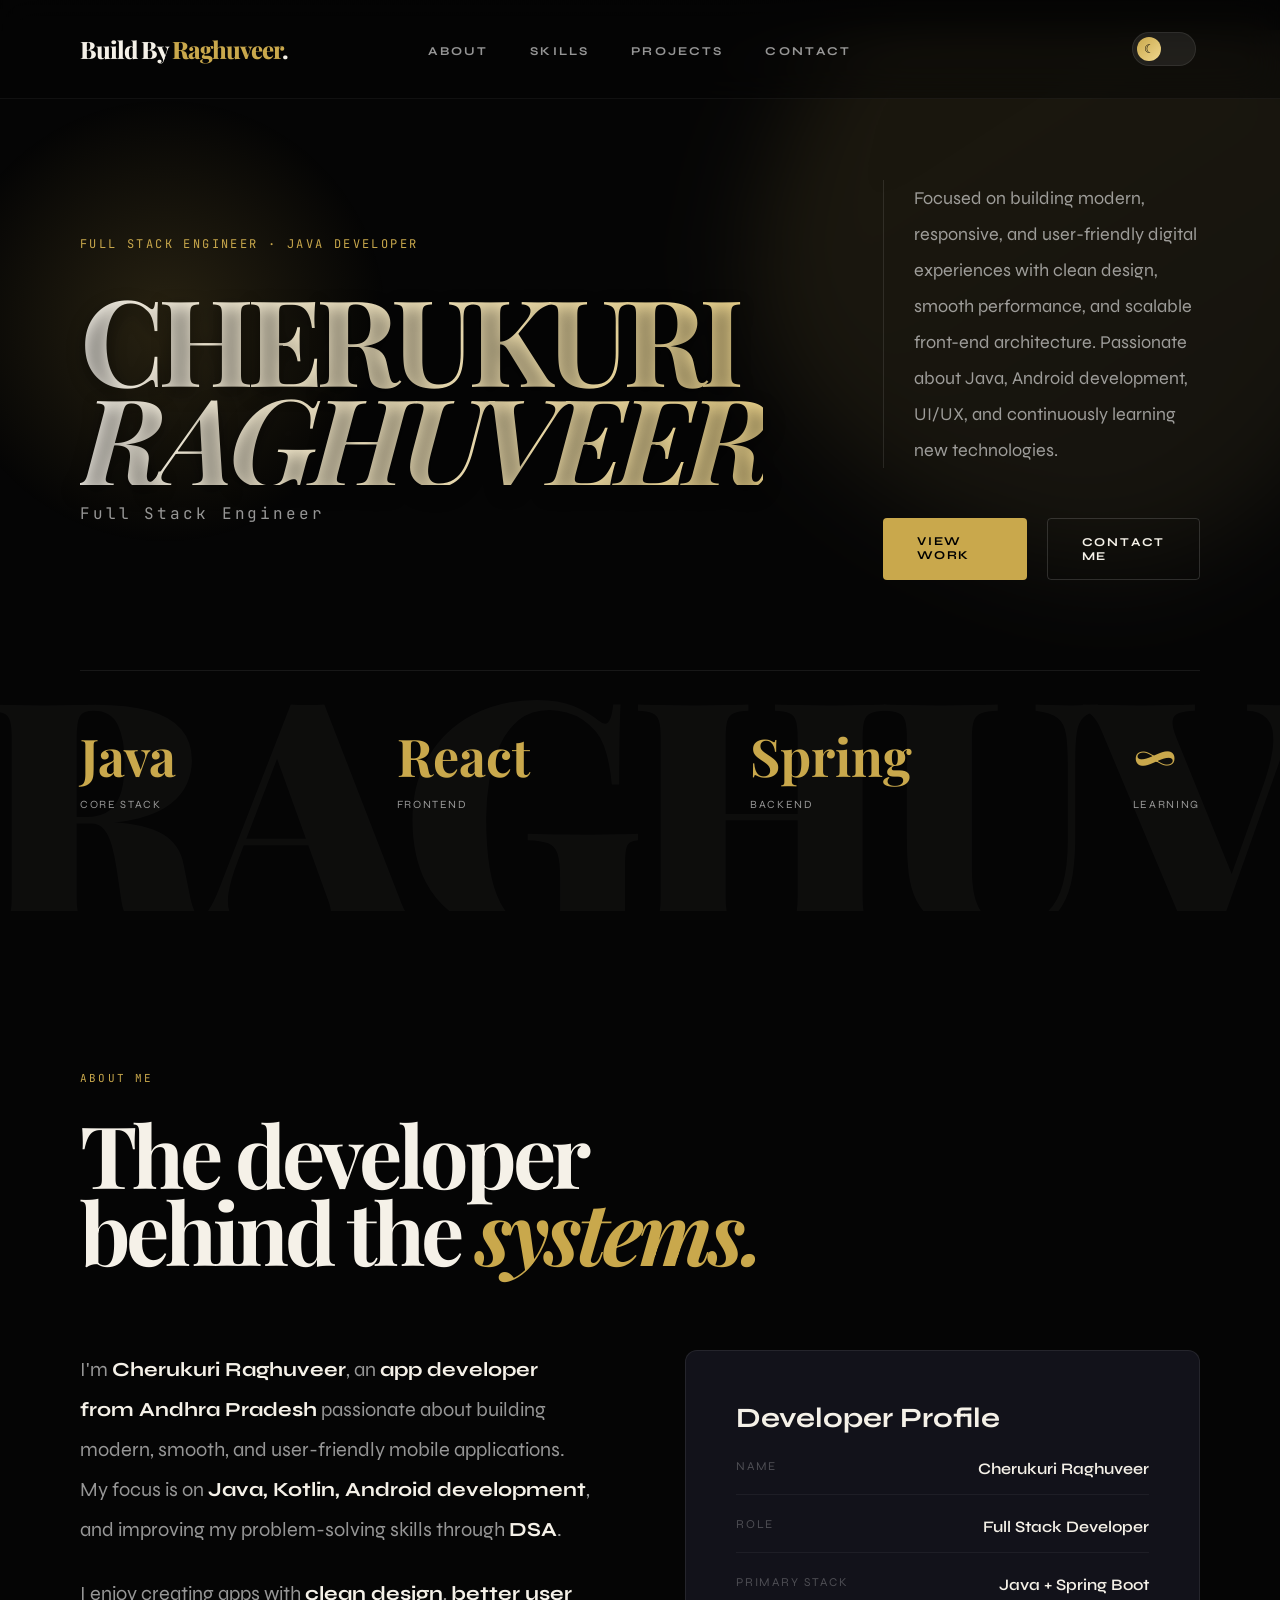
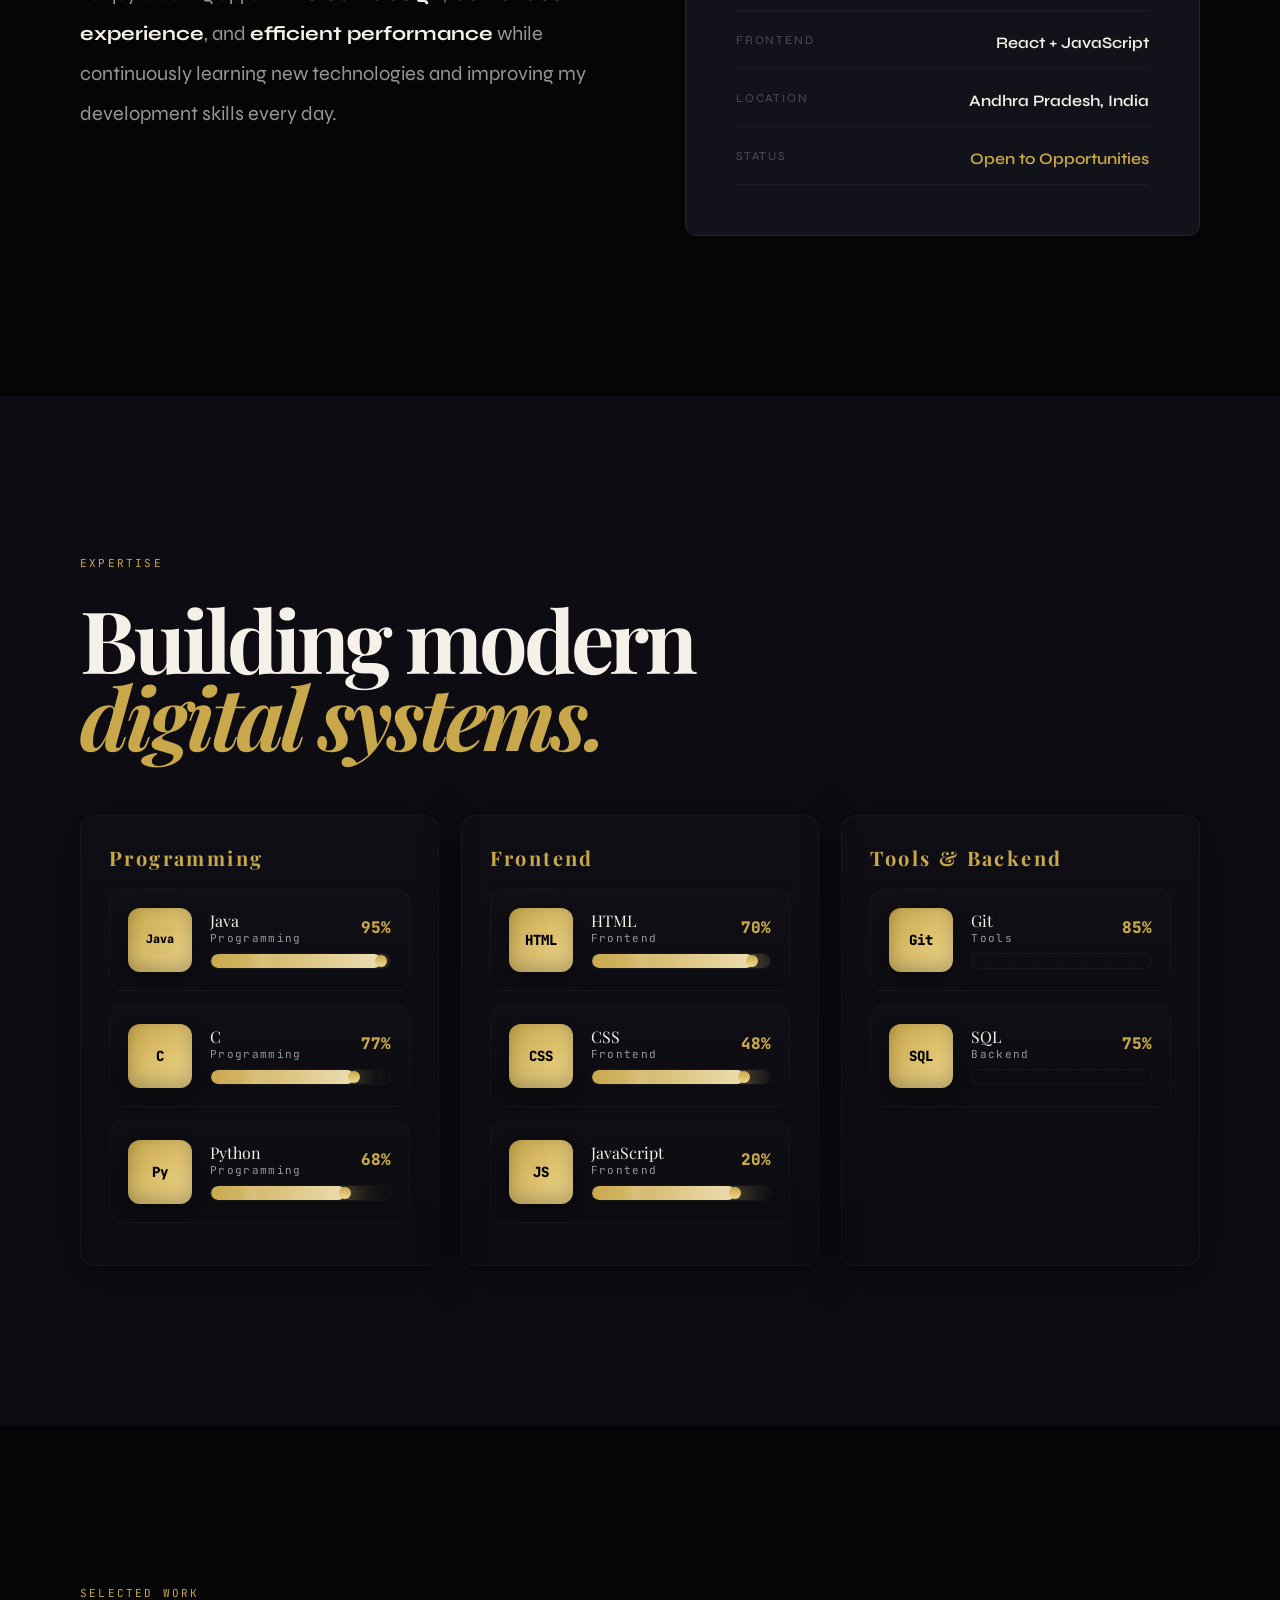
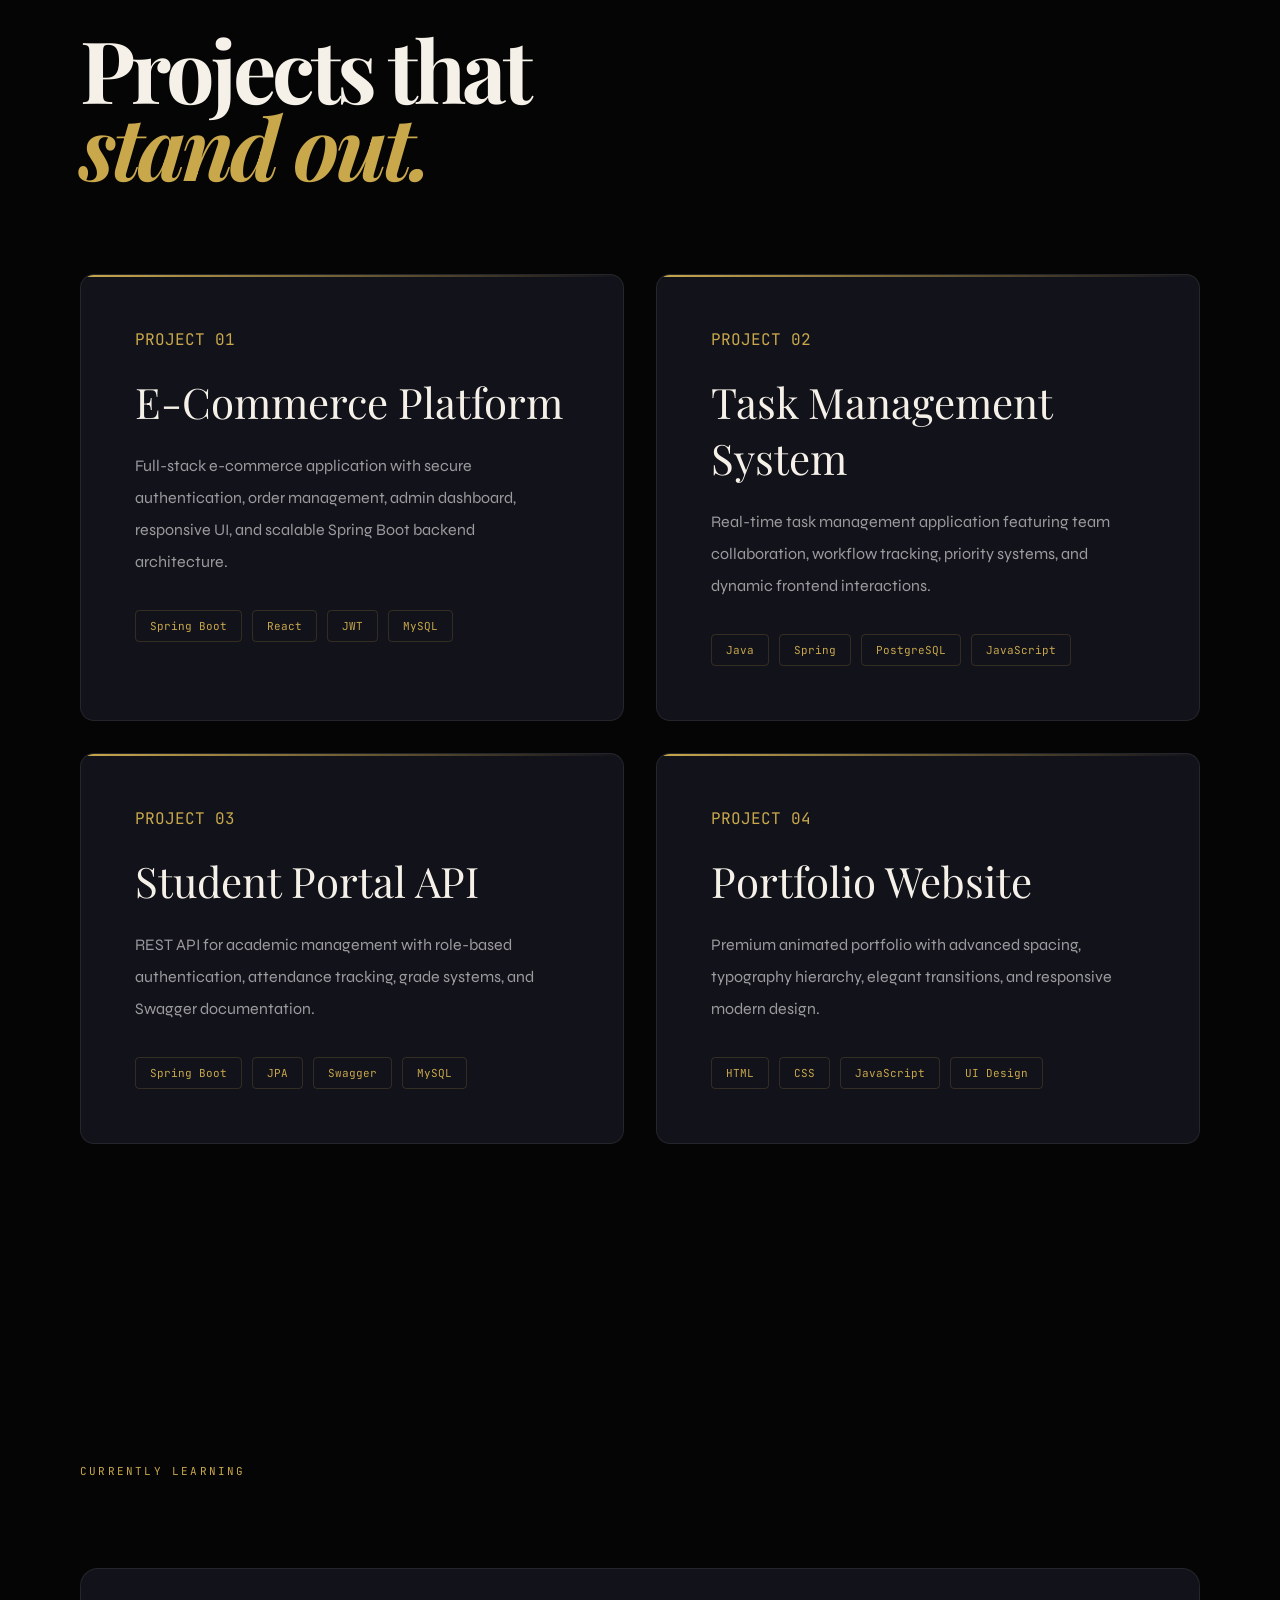
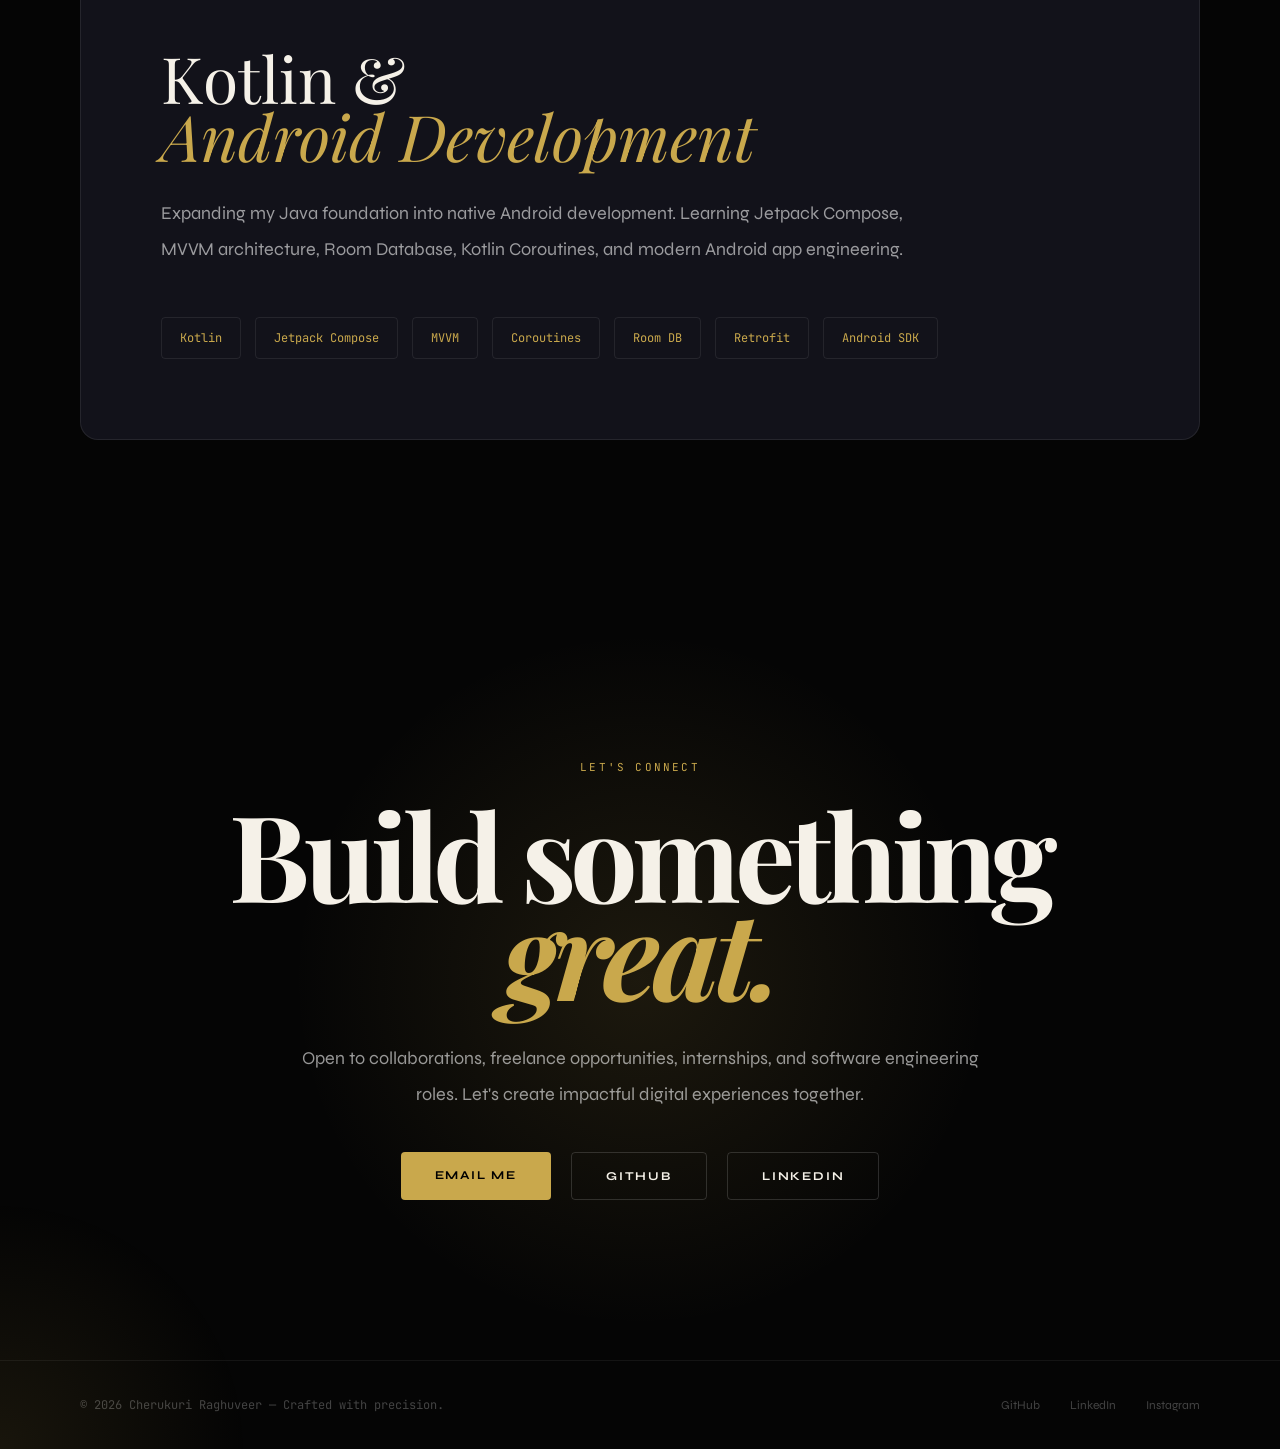
==== index.html @ afdc27e9 "Update index.html" ====
<!DOCTYPE html>
<html lang="en">
<head>
<!-- PREMIUM TAB + TASKBAR LO
 





OK -->

<link rel="icon" type="image/png" sizes="32x32" href="favicon.png">

<link rel="icon" type="image/png" sizes="192x192" href="favicon.png">

<link rel="apple-touch-icon" sizes="180x180" href="favicon.png">

<meta name="theme-color" content="#050505">

<meta name="msapplication-navbutton-color" content="#050505">

<meta name="apple-mobile-web-app-capable" content="yes">

<meta name="apple-mobile-web-app-status-bar-style" content="black-translucent">

<meta name="mobile-web-app-capable" content="yes">

<meta name="description"
content="Cherukuri Raghuveer Portfolio Website">

<link rel="manifest" href="site.webmanifest">
<meta charset="UTF-8" />
<meta name="viewport" content="width=device-width, initial-scale=1.0" />
<title>Raghuveer.dev</title>

<link rel="preconnect" href="https://fonts.googleapis.com">
<link rel="preconnect" href="https://fonts.gstatic.com" crossorigin>
<link href="https://fonts.googleapis.com/css2?family=Playfair+Display:wght@700;800;900&family=Syne:wght@400;500;600;700;800&family=JetBrains+Mono:wght@400;500&display=swap" rel="stylesheet">

<style>

*{
  margin:0;
  padding:0;
  box-sizing:border-box;
}

:root{
  --bg:#050505;
  --bg2:#0c0c12;
  --card:#12121a;
  --gold:#c9a84c;
  --gold2:#f0d78d;
  --text:#f5f1e8;
  --muted:rgba(255,255,255,0.58);
  --muted2:rgba(255,255,255,0.25);
  --border:rgba(255,255,255,0.08);
  --display:'Playfair Display',serif;
  --sans:'Syne',sans-serif;
  --mono:'JetBrains Mono',monospace;
}

html{
  scroll-behavior:smooth;
}

body{
  background:var(--bg);
  color:var(--text);
  font-family:var(--sans);
  overflow-x:hidden;
  -webkit-font-smoothing:antialiased;
}

body::-webkit-scrollbar{
  width:10px;
}

body::-webkit-scrollbar-thumb{
  background:var(--gold);
}

/* =========================
   LIGHT THEME COLORS
========================= */

body.light-theme{
  --bg:#f6f1e8;
  --bg2:#ebe5db;
  --card:#ffffff;
  --text:#111111;
  --muted:rgba(0,0,0,0.65);
  --muted2:rgba(0,0,0,0.35);
  --border:rgba(0,0,0,0.08);
}

/* =========================
   PREMIUM TOGGLE
========================= */

.theme-toggle{
  display:flex;
  align-items:center;
  justify-content:center;
  cursor:pointer;
}

.toggle-track{
  width:74px;
  height:38px;
  border-radius:999px;
  background:rgba(255,255,255,0.08);
  border:1px solid rgba(255,255,255,0.08);
  position:relative;
  overflow:hidden;
  transition:.45s cubic-bezier(.16,1,.3,1);
}

.toggle-thumb{
  position:absolute;
  top:4px;
  left:4px;
  width:28px;
  height:28px;
  border-radius:50%;
  background:linear-gradient(
    135deg,
    var(--gold),
    var(--gold2)
  );

  display:flex;
  align-items:center;
  justify-content:center;

  font-size:14px;
  color:#000;

  transition:
  .45s cubic-bezier(.16,1,.3,1);
}

.toggle-thumb::before{
  content:'☾';
  transition:.4s ease;
}

/* LIGHT MODE ICON */

body.light-theme .toggle-thumb::before{
  content:'☀';
  color:white;
}

/* STRETCH EFFECT */

.theme-toggle:active .toggle-thumb{
  width:38px;
}

/* LIGHT MODE ACTIVE */

body.light-theme .toggle-track{
  background:rgba(0,0,0,0.08);
}

body.light-theme .toggle-thumb{
  left:42px;
  background:#111;
}

/* SMOOTH WEBSITE TRANSITION */

body,
nav,
.skill-card,
.project-card,
.about-card,
.learning-box,
.skills,
footer{
  transition:
  background .45s ease,
  color .45s ease,
  border-color .45s ease;
}

/* NAV */

/* =========================
   PREMIUM NAVBAR
========================= */

nav{
  position:fixed;
  top:0;
  left:0;
  width:100%;

  padding:28px 80px;

  display:grid;
  grid-template-columns:
  1fr auto 1fr;

  align-items:center;

  z-index:999;

  backdrop-filter:blur(18px);

  background:rgba(5,5,5,0.45);

  border-bottom:
  1px solid rgba(255,255,255,0.05);
  transition:transform .35s ease, background .45s ease, box-shadow .45s ease;
}

.nav-hidden{transform:translateY(-120%);pointer-events:none}

/* LOGO */

.logo{
  justify-self:start;

  font-family:var(--display);
  font-size:24px;
  font-weight:800;
  letter-spacing:-1px;
}

.logo span{
  color:var(--gold);
}

/* CENTER NAVIGATION */

.nav-links{
  display:flex;
  align-items:center;
  justify-content:center;

  gap:42px;

  list-style:none;

  justify-self:center;
}

.nav-links a{
  text-decoration:none;

  color:var(--muted);

  font-size:12px;

  letter-spacing:.18em;

  text-transform:uppercase;

  font-weight:700;

  transition:.3s;
}

.nav-links a:hover{
  color:var(--gold);
}

/* Animated underline and entrance */
.nav-links li{opacity:0;transform:translateY(-6px);transition:opacity .45s ease,transform .45s cubic-bezier(.16,1,.3,1)}
.nav-links li.show{opacity:1;transform:none}
.nav-links a{position:relative}
.nav-links a::after{content:'';position:absolute;left:50%;transform:translateX(-50%) scaleX(0);bottom:-10px;width:60%;height:2px;background:var(--gold);border-radius:2px;transform-origin:center;transition:transform .32s cubic-bezier(.16,1,.3,1),opacity .3s}
.nav-links a:hover::after,.nav-links a.active::after{transform:translateX(-50%) scaleX(1);opacity:1}

/* Hamburger button */
.hamburger{display:none;border:0;background:transparent;cursor:pointer;padding:8px;align-self:center}
.hamburger span{display:block;width:24px;height:2px;background:var(--text);margin:5px 0;transition:all .35s}
.hamburger.open span:nth-child(1){transform:translateY(7px) rotate(45deg)}
.hamburger.open span:nth-child(2){opacity:0}
.hamburger.open span:nth-child(3){transform:translateY(-7px) rotate(-45deg)}

/* Mobile nav (slide down) */
.mobile-nav{position:fixed;top:76px;left:0;right:0;background:linear-gradient(180deg, rgba(5,5,5,0.9), rgba(5,5,5,0.95));backdrop-filter:blur(8px);padding:20px 24px;display:flex;flex-direction:column;gap:16px;transform:translateY(-120%);transition:transform .45s cubic-bezier(.16,1,.3,1);z-index:998}
.mobile-nav.open{transform:translateY(0)}
.mobile-nav a{color:var(--text);text-decoration:none;font-weight:700;padding:8px 12px;border-radius:8px}

/* Nav scrolled state */
nav.scrolled{background:rgba(5,5,5,0.72);box-shadow:0 6px 30px rgba(0,0,0,0.45)}

@media(max-width:950px){
  .hamburger{display:block}
}

/* TOGGLE RIGHT SIDE */

.theme-toggle{
  justify-self:end;

  display:flex;
  align-items:center;
  justify-content:center;

  cursor:pointer;
}

/* =========================
   MOBILE NAVBAR
========================= */

@media(max-width:950px){

  nav{

    grid-template-columns:
    auto auto;

    padding:18px 20px;

  }

  .logo{
    font-size:18px;
  }

  .nav-links{
    display:none;
  }

  .theme-toggle{
    justify-self:end;
  }

}

/* HERO */

.hero{
  min-height:100vh;
  padding:180px 80px 100px;
  position:relative;
  overflow:hidden;
}

.hero-bg{
  position:absolute;
  bottom:-100px;
  left:-20px;
  font-size:320px;
  font-weight:900;
  opacity:.03;
  font-family:var(--display);
  letter-spacing:-14px;
  pointer-events:none;
}

.hero-blob{
  position:absolute;
  right:-120px;
  top:-80px;
  width:640px;
  height:640px;
  background:linear-gradient(135deg, rgba(201,168,76,0.12), rgba(240,215,141,0.06));
  filter:blur(48px);
  border-radius:40% 60% 40% 60% / 60% 40% 60% 40%;
  transform:rotate(12deg) scale(1);
  animation:blobMove 10s ease-in-out infinite;
  z-index:0;
  pointer-events:none;
}

@keyframes blobMove{
  0%{transform:translateY(0) rotate(0deg) scale(1);}
  50%{transform:translateY(30px) rotate(6deg) scale(1.05);}
  100%{transform:translateY(0) rotate(0deg) scale(1);}
}

.hero-right{z-index:2;}
.hero-left{z-index:2;}

.hero-grid{
  display:grid;
  grid-template-columns:1fr 1fr;
  gap:120px;
  align-items:center;
}

.hero-left{
  position:relative;
}

.hero-left::before{
  content:'';
  position:absolute;
  width:450px;
  height:450px;
  background:radial-gradient(circle,rgba(201,168,76,0.18),transparent 70%);
  top:-140px;
  left:-140px;
  z-index:-1;
}

.hero-tag{
  color:var(--gold);
  font-family:var(--mono);
  font-size:12px;
  letter-spacing:.2em;
  text-transform:uppercase;
  margin-bottom:36px;
}

.hero-title{
  font-family:var(--display);
  font-size:120px;
  line-height:.82;
  letter-spacing:-7px;
  text-transform:uppercase;
  background:linear-gradient(90deg,var(--text),var(--gold2));
  -webkit-background-clip:text;
  background-clip:text;
  color:transparent;
  -webkit-text-fill-color:transparent;
  text-shadow:0 6px 18px rgba(0,0,0,0.45);
}

.hero-sub{
  margin-top:18px;
  font-family:var(--mono);
  color:var(--muted);
  font-size:16px;
  letter-spacing:.18em;
}

.hero-title em{
  color:var(--gold);
  font-style:italic;
}

.hero-desc{
  font-size:18px;
  line-height:2;
  color:var(--muted);
  max-width:580px;
  border-left:1px solid rgba(255,255,255,0.1);
  padding-left:30px;
  margin-bottom:50px;
}

.hero-buttons{
  display:flex;
  gap:20px;
}

.btn{
  padding:16px 34px;
  text-decoration:none;
  border-radius:4px;
  font-size:12px;
  letter-spacing:.15em;
  text-transform:uppercase;
  font-weight:700;
  transition:.3s;
}

.btn-gold{
  background:var(--gold);
  color:#000;
}

.btn-gold:hover{
  transform:translateY(-4px);
  background:var(--gold2);
}

.btn-outline{
  border:1px solid rgba(255,255,255,0.15);
  color:var(--text);
}

.btn-outline:hover{
  border-color:var(--gold);
  color:var(--gold);
  transform:translateY(-4px);
}

/* BUTTON RIPPLE */
.btn{position:relative;overflow:hidden}
.btn:after{content:'';position:absolute;border-radius:50%;background:rgba(0,0,0,0.08);transform:scale(0);opacity:0;transition:transform .5s,opacity .8s}
.btn:active:after{transform:scale(6);opacity:1;transition:0s}

/* SKILLS PROGRESS (large, standalone) */
.skills-progress{
  margin-top:48px;
  background:transparent;
  border:0;
  padding:0;
  border-radius:0;
  max-width:100%;
}
.skill-row{display:flex;align-items:center;gap:24px;margin-bottom:22px}
.skill-label{width:260px;display:flex;justify-content:space-between;align-items:center;color:var(--muted);font-family:var(--mono);font-size:16px}
.skill-label strong{color:var(--text);font-size:20px}
.skill-label span{color:var(--gold);font-weight:800;font-size:16px}
.progress-track{height:20px;background:rgba(255,255,255,0.03);border-radius:999px;overflow:hidden;border:1px solid rgba(255,255,255,0.03);flex:1}
.progress-fill{height:100%;width:0;background:linear-gradient(90deg,var(--gold),var(--gold2));border-radius:999px;transition:width 1.2s cubic-bezier(.16,1,.3,1);box-shadow:0 10px 30px rgba(201,168,76,0.08)}

.hero-stats{
  margin-top:90px;
  border-top:1px solid var(--border);
  padding-top:50px;
  display:flex;
  justify-content:space-between;
}

.stat h2{
  font-size:52px;
  color:var(--gold);
  font-family:var(--display);
}

.stat p{
  margin-top:8px;
  font-size:11px;
  letter-spacing:.15em;
  text-transform:uppercase;
  color:var(--muted);
}

/* SECTION */

.section{
  padding:160px 80px;
}

.section-title-small{
  color:var(--gold);
  font-family:var(--mono);
  letter-spacing:.2em;
  text-transform:uppercase;
  font-size:11px;
  margin-bottom:30px;
}

.section-title{
  font-family:var(--display);
  font-size:86px;
  line-height:.9;
  letter-spacing:-4px;
}

.section-title em{
  color:var(--gold);
  font-style:italic;
}

/* ABOUT */

.about-grid{
  display:grid;
  grid-template-columns:1fr 1fr;
  gap:90px;
  margin-top:80px;
}

.about-text{
  font-size:20px;
  line-height:2;
  color:var(--muted);
}

.about-text p{
  margin-bottom:1.5rem;
}

.about-text p:last-child{
  margin-bottom:0;
}

.about-text strong{
  color:var(--text);
}

.about-card{
  background:var(--card);
  border:1px solid var(--border);
  padding:50px;
  border-radius:12px;
}

.about-card h3{
  font-size:28px;
  margin-bottom:24px;
}

.about-list{
  display:flex;
  flex-direction:column;
  gap:22px;
}

.about-item{
  display:flex;
  justify-content:space-between;
  padding-bottom:16px;
  border-bottom:1px solid rgba(255,255,255,0.05);
}

.about-item span:first-child{
  color:var(--muted2);
  font-size:12px;
  letter-spacing:.15em;
  text-transform:uppercase;
}

.about-item span:last-child{
  font-weight:600;
}

/* SKILLS */

.skills{
  background:var(--bg2);
}
/* Skills: premium animated cards + progress bars */
.skills-list{margin-top:60px}
.skill-groups{display:grid;grid-template-columns:repeat(3,1fr);gap:22px}
.skill-group{background:var(--card);border:1px solid var(--border);padding:28px;border-radius:14px;box-shadow:0 8px 40px rgba(0,0,0,0.45);}
.skill-group h3{font-family:var(--display);font-size:20px;margin-bottom:18px;color:var(--gold);letter-spacing:.12em}
.skill-group{position:relative;overflow:hidden;border-color:rgba(201,168,76,0.06);background:linear-gradient(180deg, rgba(255,255,255,0.01), rgba(0,0,0,0.06));}
.skill-group::before{content:'';position:absolute;inset:0;background-image:repeating-linear-gradient(135deg, rgba(255,255,255,0.02) 0 2px, transparent 2px 10px);opacity:0.03;pointer-events:none}
.skill-card{display:flex;gap:18px;align-items:center;padding:18px;background:linear-gradient(180deg, rgba(255,255,255,0.01), rgba(0,0,0,0.02));border-radius:14px;margin-bottom:14px;border:1px solid rgba(255,255,255,0.03);transition:transform .38s cubic-bezier(.16,1,.3,1),box-shadow .38s ease;transform-style:preserve-3d}
.skill-card:hover{transform:translateY(-12px) rotateX(2deg) scale(1.02);box-shadow:0 24px 60px rgba(201,168,76,0.10), inset 0 0 60px rgba(201,168,76,0.02);border-color:rgba(201,168,76,0.22)}
.skill-left{width:64px;height:64px;flex:0 0 64px;border-radius:12px;background:linear-gradient(135deg,var(--gold),var(--gold2));display:flex;align-items:center;justify-content:center;font-family:var(--mono);font-weight:800;color:#000;box-shadow:inset 0 -6px 18px rgba(0,0,0,0.25), 0 6px 18px rgba(0,0,0,0.35);backdrop-filter:blur(6px);font-size:14px;line-height:1;position:relative}
.skill-left::after{content:'';position:absolute;inset:5px;border-radius:10px;border:1px solid rgba(255,255,255,0.02);box-shadow:inset 0 6px 18px rgba(255,255,255,0.02)}
.skill-body{flex:1;min-width:0}
.skill-row{display:flex;justify-content:space-between;align-items:center;margin-bottom:8px}
.skill-name{font-family:var(--display);font-size:16px}
.skill-category{font-family:var(--mono);font-size:11px;color:var(--muted);letter-spacing:.12em}
.skill-percent{font-family:var(--mono);font-weight:800;color:var(--gold);transition:transform .28s, color .28s}
.progress{height:16px;background:linear-gradient(90deg, rgba(255,255,255,0.02), rgba(0,0,0,0.06));border-radius:999px;position:relative;overflow:hidden;border:1px solid rgba(255,255,255,0.04);background-image:repeating-linear-gradient(90deg, rgba(255,255,255,0.01) 0 2px, transparent 2px 12px);mix-blend-mode:overlay}
.progress-fill{position:absolute;left:0;top:0;bottom:0;width:0%;background:linear-gradient(90deg,var(--gold),#fff,var(--gold2));background-size:300% 100%;border-radius:999px;box-shadow:0 12px 46px rgba(201,168,76,0.12);transition:width 1.6s cubic-bezier(.16,1,.3,1);will-change:width,transform}
.progress-fill::after{content:'';position:absolute;right:-40%;top:0;bottom:0;width:40%;background:linear-gradient(90deg,rgba(255,255,255,0.18),rgba(255,255,255,0.02));transform:skewX(-18deg);opacity:0.12;filter:blur(6px)}
.progress-glow{position:absolute;left:0;top:-8px;height:30px;width:0;background:linear-gradient(90deg,var(--gold),var(--gold2));filter:blur(20px);opacity:0.6;border-radius:999px;pointer-events:none;transition:width 1.6s cubic-bezier(.16,1,.3,1),left .35s}

@keyframes sheenMove{0%{background-position:0% 50%}100%{background-position:100% 50%}}
.progress-fill.animate{animation:sheenMove 2.8s linear infinite}

.progress-dot{position:absolute;top:50%;left:0;width:14px;height:14px;border-radius:50%;transform:translate(-50%,-50%);background:linear-gradient(180deg,var(--gold),var(--gold2));box-shadow:0 10px 30px rgba(201,168,76,0.32),0 0 40px rgba(201,168,76,0.06);transition:left 1.6s cubic-bezier(.16,1,.3,1),transform .28s;pointer-events:none}
.progress-dot.pulse{animation:pulseGlow 1.6s ease-in-out infinite}
@keyframes pulseGlow{0%{transform:translate(-50%,-50%) scale(1);filter:blur(0)}50%{transform:translate(-50%,-50%) scale(1.12);filter:blur(2px)}100%{transform:translate(-50%,-50%) scale(1);filter:blur(0)}}

/* moving dot that follows the progress edge */
.progress-dot{position:absolute;top:50%;left:0;width:12px;height:12px;border-radius:50%;transform:translate(-50%,-50%);background:linear-gradient(180deg,var(--gold),var(--gold2));box-shadow:0 6px 22px rgba(201,168,76,0.28);transition:left 1.6s cubic-bezier(.16,1,.3,1),transform .28s;pointer-events:none}

/* subtle icon float on hover */
.skill-card:hover .skill-left{transform:translateY(-4px)}

/* shimmer sweep */
@keyframes shimmerMove{from{transform:translateX(-120%)}to{transform:translateX(120%)}}
.progress-fill .shimmer{position:absolute;left:0;top:0;bottom:0;width:18%;background:linear-gradient(90deg, transparent, rgba(255,255,255,0.22), transparent);transform:translateX(-120%);pointer-events:none;opacity:0.85}
.progress-fill.animate .shimmer{animation:shimmerMove 1.8s ease-in-out forwards}

/* accessibility: respect reduced motion */
@media (prefers-reduced-motion: reduce){
  .skill-card, .progress-fill{transition:none !important;}
  .progress-fill .shimmer{animation:none}
}

@media(max-width:1100px){.skill-groups{grid-template-columns:repeat(2,1fr)}}
@media(max-width:700px){.skill-groups{grid-template-columns:1fr}}

/* Mobile / Phone alignment tweaks */
@media (max-width:700px){
  .skill-group{padding:20px}
  .skill-card{padding:14px;gap:12px;border-radius:12px}
  .skill-left{width:56px;height:56px;flex:0 0 56px}
  .skill-name{font-size:15px}
  .skill-category{font-size:11px}
  .skill-percent{font-size:13px;min-width:48px;flex-shrink:0;text-align:right}
  .progress{height:14px}
  .progress-glow{top:-7px;height:28px}
}

@media (max-width:450px){
  .skill-groups{gap:14px}
  .skill-card{padding:12px;gap:10px}
  .skill-card{align-items:center}
  .skill-left{width:48px;height:48px;flex:0 0 48px}
  .skill-body{min-width:0}
  .skill-row{gap:8px}
  .skill-name{font-size:14px}
  .skill-category{font-size:10px}
  .skill-percent{min-width:44px;flex:0 0 44px;text-align:right}
  .progress{height:12px}
  .progress-fill::after{right:-30%}
  .progress-dot{width:12px;height:12px}
  .skill-group h3{font-size:18px}
}

/* PROJECTS */

.projects-grid{
  display:grid;
  grid-template-columns:1fr 1fr;
  gap:32px;
  margin-top:90px;
}

.project-card{
  background:var(--card);
  border:1px solid var(--border);
  border-radius:14px;
  padding:54px;
  transition:.35s;
  position:relative;
  overflow:hidden;
}

.project-card:hover{
  transform:translateY(-8px);
  border-color:rgba(201,168,76,0.35);
}

.project-card::before{
  content:'';
  position:absolute;
  top:0;
  left:0;
  width:100%;
  height:2px;
  background:linear-gradient(90deg,var(--gold),transparent);
}

.project-number{
  font-family:var(--mono);
  color:var(--gold);
  margin-bottom:24px;
}

.project-title{
  font-size:42px;
  font-family:var(--display);
  margin-bottom:20px;
}

.project-desc{
  color:var(--muted);
  line-height:2;
  margin-bottom:32px;
}

.project-tech{
  display:flex;
  flex-wrap:wrap;
  gap:10px;
}

.project-tech span{
  border:1px solid rgba(201,168,76,0.18);
  padding:8px 14px;
  border-radius:4px;
  color:var(--gold);
  font-size:11px;
  font-family:var(--mono);
}

/* LEARNING */

.learning-box{
  margin-top:90px;
  background:var(--card);
  border:1px solid var(--border);
  border-radius:18px;
  padding:80px;
}

.learning-title{
  font-size:64px;
  line-height:.9;
  font-family:var(--display);
  margin-bottom:30px;
}

.learning-title em{
  color:var(--gold);
}

.learning-desc{
  color:var(--muted);
  line-height:2;
  font-size:18px;
  max-width:760px;
  margin-bottom:50px;
}

.learning-tags{
  display:flex;
  flex-wrap:wrap;
  gap:14px;
}

.learning-tags span{
  padding:12px 18px;
  border:1px solid rgba(255,255,255,0.08);
  border-radius:4px;
  color:var(--gold);
  font-size:12px;
  font-family:var(--mono);
}

/* CONTACT */

.contact{
  text-align:center;
  position:relative;
  overflow:hidden;
}

.contact::before{
  content:'';
  position:absolute;
  width:700px;
  height:700px;
  background:radial-gradient(circle,rgba(201,168,76,0.12),transparent 70%);
  top:50%;
  left:50%;
  transform:translate(-50%,-50%);
}

.contact-title{
  font-size:120px;
  line-height:.82;
  letter-spacing:-6px;
  font-family:var(--display);
  position:relative;
}

.contact-title em{
  color:var(--gold);
}

.contact-text{
  max-width:700px;
  margin:40px auto;
  color:var(--muted);
  line-height:2;
  font-size:18px;
  position:relative;
}

.contact-buttons{
  display:flex;
  justify-content:center;
  gap:20px;
  position:relative;
}

/* FOOTER */

footer{
  border-top:1px solid rgba(255,255,255,0.06);
  padding:36px 80px;
  display:flex;
  justify-content:space-between;
  align-items:center;
}

.footer-left{
  color:var(--muted2);
  font-size:12px;
  font-family:var(--mono);
}

.footer-links{
  display:flex;
  gap:30px;
}

.footer-links a{
  color:var(--muted2);
  text-decoration:none;
  font-size:12px;
  transition:.3s;
}

.footer-links a:hover{
  color:var(--gold);
}

/* ANIMATIONS */

.fade{
  opacity:0;
  transform:translateY(80px) scale(.96);
  filter:blur(12px);
  transition:
    opacity 1.2s cubic-bezier(.16,1,.3,1),
    transform 1.2s cubic-bezier(.16,1,.3,1),
    filter 1.2s cubic-bezier(.16,1,.3,1);
}

.fade.show{
  opacity:1;
  transform:translateY(0px) scale(1);
  filter:blur(0px);
}

/* MOBILE */
/* =========================
   MOBILE THEME TOGGLE
========================= */

.theme-toggle{
  margin-left:auto;
}

.toggle-track{
  width:64px;
  height:34px;
}

.toggle-thumb{
  width:24px;
  height:24px;
  top:4px;
  left:4px;
  font-size:12px;
}

/* LIGHT MODE POSITION */

body.light-theme .toggle-thumb{
  left:36px;
}

/* BETTER TOUCH */

.theme-toggle{
  padding:4px;
}

/* SMALL STRETCH */

.theme-toggle:active .toggle-thumb{
  width:32px;
}
@media(max-width:950px){

  nav{
    padding:22px 24px;
  }

  .nav-links{
    display:none;
  }

  .hero{
    padding:140px 24px 80px;
  }

  .hero-grid{
    grid-template-columns:1fr;
    gap:70px;
  }

  .hero-title{
    font-size:72px;
  }

  .hero-bg{
    font-size:120px;
  }

  .hero-stats{
    flex-wrap:wrap;
    gap:40px;
  }

  .section{
    padding:110px 24px;
  }

  .section-title{
    font-size:58px;
  }

  .about-grid,
  .skills-list,
  .projects-grid{
    grid-template-columns:1fr;
  }

  .learning-box{
    padding:40px 28px;
  }

  .learning-title{
    font-size:48px;
  }

  .contact-title{
    font-size:72px;
  }

  footer{
    flex-direction:column;
    gap:18px;
    text-align:center;
    padding:30px 24px;
  }

}

</style>
</head>

<body>

<nav>
  <div class="logo">Build By <span>Raghuveer</span>.</div>
  <button class="hamburger" id="hamburger" aria-label="Toggle navigation" aria-expanded="false">
    <span></span>
    <span></span>
    <span></span>
  </button>

  <ul class="nav-links">
    <li><a href="#about">About</a></li>
    <li><a href="#skills">Skills</a></li>
    <li><a href="#projects">Projects</a></li>
    <li><a href="#contact">Contact</a></li>
  </ul>
  <div class="theme-toggle" id="themeToggle">
  <div class="toggle-track">
    <div class="toggle-thumb"></div>
  </div>
</div>
</nav>

<div class="mobile-nav" id="mobileNav" aria-hidden="true">
  <a href="#about">About</a>
  <a href="#skills">Skills</a>
  <a href="#projects">Projects</a>
  <a href="#contact">Contact</a>
</div>

<!-- HERO -->

<section class="hero">

  <div class="hero-bg">RAGHUVEER</div>

  <div class="hero-grid">

    <div class="hero-blob" aria-hidden="true"></div>

    <div class="hero-left fade">

      <div class="hero-tag">
        FULL STACK ENGINEER · JAVA DEVELOPER
      </div>

      <h1 class="hero-title">
        CHERUKURI<br>
        <em>RAGHUVEER</em>
      </h1>

      <div class="hero-sub" aria-hidden="false"><span id="typed">Full Stack Engineer</span></div>

    </div>

    <div class="hero-right fade">

      <p class="hero-desc">
        Focused on building modern, responsive, and user-friendly digital experiences with clean design, smooth performance, and scalable front-end architecture.
         Passionate about Java, Android development, UI/UX, and continuously learning new technologies.
      </p>

      <div class="hero-buttons">
        <a href="#projects" class="btn btn-gold">View Work</a>
        <a href="#contact" class="btn btn-outline">Contact Me</a>
      </div>

    </div>

  </div>

  <div class="hero-stats fade">

    <div class="stat">
      <h2>Java</h2>
      <p>Core Stack</p>
    </div>

    <div class="stat">
      <h2>React</h2>
      <p>Frontend</p>
    </div>

    <div class="stat">
      <h2>Spring</h2>
      <p>Backend</p>
    </div>

    <div class="stat">
      <h2>∞</h2>
      <p>Learning</p>
    </div>

  </div>

</section>

<!-- ABOUT -->

<section class="section" id="about">

  <div class="section-title-small fade">About Me</div>

  <h2 class="section-title fade">
    The developer<br>
    behind the <em>systems.</em>
  </h2>

  <div class="about-grid">

    <div class="about-text fade">
      <p>I'm <strong>Cherukuri Raghuveer</strong>, an <strong>app developer from Andhra Pradesh</strong> passionate about building modern, smooth, and user-friendly mobile applications. My focus is on <strong>Java, Kotlin, Android development</strong>, and improving my problem-solving skills through <strong>DSA</strong>.</p>
      <p>I enjoy creating apps with <strong>clean design</strong>, <strong>better user experience</strong>, and <strong>efficient performance</strong> while continuously learning new technologies and improving my development skills every day.</p>
    </div>

    <div class="about-card fade">

      <h3>Developer Profile</h3>

      <div class="about-list">

        <div class="about-item">
          <span>Name</span>
          <span>Cherukuri Raghuveer</span>
        </div>

        <div class="about-item">
          <span>Role</span>
          <span>Full Stack Developer</span>
        </div>

        <div class="about-item">
          <span>Primary Stack</span>
          <span>Java + Spring Boot</span>
        </div>

        <div class="about-item">
          <span>Frontend</span>
          <span>React + JavaScript</span>
        </div>

        <div class="about-item">
          <span>Location</span>
          <span>Andhra Pradesh, India</span>
        </div>

        <div class="about-item">
          <span>Status</span>
          <span style="color:var(--gold)">Open to Opportunities</span>
        </div>

      </div>

    </div>

  </div>

</section>

<!-- SKILLS -->

<section class="section skills" id="skills">

  <div class="section-title-small fade">Expertise</div>

  <h2 class="section-title fade">
    Building modern<br>
    <em>digital systems.</em>
  </h2>

  <div class="skills-list">
    <div class="skill-groups">
      <div class="skill-group fade">
        <h3>Programming</h3>
        <div class="skill-card" data-percentage="95">
          <div class="skill-left" aria-hidden="true"><svg width="28" height="28" viewBox="0 0 24 24" fill="none" xmlns="http://www.w3.org/2000/svg"><rect width="24" height="24" rx="4" fill="black" fill-opacity="0.02"/><text x="50%" y="50%" text-anchor="middle" dominant-baseline="middle" font-family="JetBrains Mono,monospace" font-size="10" font-weight="800" fill="#000">Java</text></svg></div>
          <div class="skill-body">
            <div class="skill-row"><div>
              <div class="skill-name">Java</div>
              <div class="skill-category">Programming</div>
            </div><div class="skill-percent">95%</div></div>
            <div class="progress" role="progressbar" aria-valuemin="0" aria-valuemax="100" aria-valuenow="0">
              <div class="progress-fill" data-target="95"><div class="shimmer"></div></div>
              <div class="progress-glow"></div>
            </div>
          </div>
        </div>

        <div class="skill-card" data-percentage="80">
          <div class="skill-left" aria-hidden="true">C</div>
          <div class="skill-body">
            <div class="skill-row"><div>
              <div class="skill-name">C</div>
              <div class="skill-category">Programming</div>
            </div><div class="skill-percent">80%</div></div>
            <div class="progress" role="progressbar" aria-valuemin="0" aria-valuemax="100" aria-valuenow="0">
              <div class="progress-fill" data-target="80"><div class="shimmer"></div></div>
              <div class="progress-glow"></div>
            </div>
          </div>
        </div>

        <div class="skill-card" data-percentage="75">
          <div class="skill-left" aria-hidden="true">Py</div>
          <div class="skill-body">
            <div class="skill-row"><div>
              <div class="skill-name">Python</div>
              <div class="skill-category">Programming</div>
            </div><div class="skill-percent">75%</div></div>
            <div class="progress" role="progressbar" aria-valuemin="0" aria-valuemax="100" aria-valuenow="0">
              <div class="progress-fill" data-target="75"><div class="shimmer"></div></div>
              <div class="progress-glow"></div>
            </div>
          </div>
        </div>
      </div>

      <div class="skill-group fade">
        <h3>Frontend</h3>
        <div class="skill-card" data-percentage="90">
          <div class="skill-left" aria-hidden="true">HTML</div>
          <div class="skill-body">
            <div class="skill-row"><div>
              <div class="skill-name">HTML</div>
              <div class="skill-category">Frontend</div>
            </div><div class="skill-percent">90%</div></div>
            <div class="progress" role="progressbar" aria-valuemin="0" aria-valuemax="100" aria-valuenow="0">
              <div class="progress-fill" data-target="90"><div class="shimmer"></div></div>
              <div class="progress-glow"></div>
            </div>
          </div>
        </div>

        <div class="skill-card" data-percentage="85">
          <div class="skill-left" aria-hidden="true">CSS</div>
          <div class="skill-body">
            <div class="skill-row"><div>
              <div class="skill-name">CSS</div>
              <div class="skill-category">Frontend</div>
            </div><div class="skill-percent">85%</div></div>
            <div class="progress" role="progressbar" aria-valuemin="0" aria-valuemax="100" aria-valuenow="0">
              <div class="progress-fill" data-target="85"><div class="shimmer"></div></div>
              <div class="progress-glow"></div>
            </div>
          </div>
        </div>

        <div class="skill-card" data-percentage="80">
          <div class="skill-left" aria-hidden="true">JS</div>
          <div class="skill-body">
            <div class="skill-row"><div>
              <div class="skill-name">JavaScript</div>
              <div class="skill-category">Frontend</div>
            </div><div class="skill-percent">80%</div></div>
            <div class="progress" role="progressbar" aria-valuemin="0" aria-valuemax="100" aria-valuenow="0">
              <div class="progress-fill" data-target="80"><div class="shimmer"></div></div>
              <div class="progress-glow"></div>
            </div>
          </div>
        </div>
      </div>

      <div class="skill-group fade">
        <h3>Tools & Backend</h3>
        <div class="skill-card" data-percentage="85">
          <div class="skill-left" aria-hidden="true">Git</div>
          <div class="skill-body">
            <div class="skill-row"><div>
              <div class="skill-name">Git</div>
              <div class="skill-category">Tools</div>
            </div><div class="skill-percent">85%</div></div>
            <div class="progress" role="progressbar" aria-valuemin="0" aria-valuemax="100" aria-valuenow="0">
              <div class="progress-fill" data-target="85"><div class="shimmer"></div></div>
              <div class="progress-glow"></div>
            </div>
          </div>
        </div>

        <div class="skill-card" data-percentage="75">
          <div class="skill-left" aria-hidden="true">SQL</div>
          <div class="skill-body">
            <div class="skill-row"><div>
              <div class="skill-name">SQL</div>
              <div class="skill-category">Backend</div>
            </div><div class="skill-percent">75%</div></div>
            <div class="progress" role="progressbar" aria-valuemin="0" aria-valuemax="100" aria-valuenow="0">
              <div class="progress-fill" data-target="75"><div class="shimmer"></div></div>
              <div class="progress-glow"></div>
            </div>
          </div>
        </div>

      </div>
    </div>
  </div>

</section>

<!-- PROJECTS -->

<section class="section" id="projects">

  <div class="section-title-small fade">Selected Work</div>

  <h2 class="section-title fade">
    Projects that<br>
    <em>stand out.</em>
  </h2>

  <div class="projects-grid">

    <div class="project-card fade">

      <div class="project-number">PROJECT 01</div>

      <div class="project-title">E-Commerce Platform</div>

      <div class="project-desc">
        Full-stack e-commerce application with secure authentication,
        order management, admin dashboard, responsive UI,
        and scalable Spring Boot backend architecture.
      </div>

      <div class="project-tech">
        <span>Spring Boot</span>
        <span>React</span>
        <span>JWT</span>
        <span>MySQL</span>
      </div>

    </div>

    <div class="project-card fade">

      <div class="project-number">PROJECT 02</div>

      <div class="project-title">Task Management System</div>

      <div class="project-desc">
        Real-time task management application featuring team collaboration,
        workflow tracking, priority systems, and dynamic frontend interactions.
      </div>

      <div class="project-tech">
        <span>Java</span>
        <span>Spring</span>
        <span>PostgreSQL</span>
        <span>JavaScript</span>
      </div>

    </div>

    <div class="project-card fade">

      <div class="project-number">PROJECT 03</div>

      <div class="project-title">Student Portal API</div>

      <div class="project-desc">
        REST API for academic management with role-based authentication,
        attendance tracking, grade systems, and Swagger documentation.
      </div>

      <div class="project-tech">
        <span>Spring Boot</span>
        <span>JPA</span>
        <span>Swagger</span>
        <span>MySQL</span>
      </div>

    </div>

    <div class="project-card fade">

      <div class="project-number">PROJECT 04</div>

      <div class="project-title">Portfolio Website</div>

      <div class="project-desc">
        Premium animated portfolio with advanced spacing,
        typography hierarchy, elegant transitions,
        and responsive modern design.
      </div>

      <div class="project-tech">
        <span>HTML</span>
        <span>CSS</span>
        <span>JavaScript</span>
        <span>UI Design</span>
      </div>

    </div>

  </div>

</section>

<!-- LEARNING -->

<section class="section">

  <div class="section-title-small fade">Currently Learning</div>

  <div class="learning-box fade">

    <div class="learning-title">
      Kotlin &<br>
      <em>Android Development</em>
    </div>

    <div class="learning-desc">
      Expanding my Java foundation into native Android development.
      Learning Jetpack Compose, MVVM architecture, Room Database,
      Kotlin Coroutines, and modern Android app engineering.
    </div>

    <div class="learning-tags">
      <span>Kotlin</span>
      <span>Jetpack Compose</span>
      <span>MVVM</span>
      <span>Coroutines</span>
      <span>Room DB</span>
      <span>Retrofit</span>
      <span>Android SDK</span>
    </div>

  </div>

</section>

<!-- CONTACT -->

<section class="section contact" id="contact">

  <div class="section-title-small fade">Let's Connect</div>

  <h2 class="contact-title fade">
    Build something<br>
    <em>great.</em>
  </h2>

  <div class="contact-text fade">
    Open to collaborations, freelance opportunities,
    internships, and software engineering roles.
    Let's create impactful digital experiences together.
  </div>

  <div class="contact-buttons fade">

    <a href="mailto:sairaghuveer85@gmail.com" class="btn btn-gold">
      Email Me
    </a>

    <a href="https://github.com/sairaghuveer85-cpu" target="_blank" class="btn btn-outline">
      GitHub
    </a>

    <a href="https://www.linkedin.com/in/raghuveer-cherukuri-95a99840a/" target="_blank" class="btn btn-outline">
      LinkedIn
    </a>

  </div>

</section>

<!-- FOOTER -->

<footer>

  <div class="footer-left">
    © 2026 Cherukuri Raghuveer — Crafted with precision.
  </div>

  <div class="footer-links">
    <a href="#">GitHub</a>
    <a href="#">LinkedIn</a>
    <a href="#">Instagram</a>
  </div>

</footer>

<script>

// APPLE STYLE SCROLL REVEAL

const observer = new IntersectionObserver((entries)=>{

  entries.forEach((entry)=>{

    if(entry.isIntersecting){
      entry.target.classList.add('show');
    }

  });

},{threshold:0.12});

const hiddenElements = document.querySelectorAll('.fade');

hiddenElements.forEach((el)=>observer.observe(el));

// PREMIUM PARALLAX EFFECT

window.addEventListener('scroll',()=>{

  const scrollY = window.scrollY;

  const heroBg = document.querySelector('.hero-bg');

  heroBg.style.transform = `translateY(${scrollY * 0.25}px)`;

});

// SMOOTH NAVIGATION

const links = document.querySelectorAll('a[href^="#"]');

links.forEach(link=>{

  link.addEventListener('click',(e)=>{

    e.preventDefault();

    const target = document.querySelector(link.getAttribute('href'));

    if(target){

      window.scrollTo({
        top:target.offsetTop - 80,
        behavior:'smooth'
      });

    }

  });

});

// APPLE STYLE MOUSE GLOW

const glow = document.createElement('div');

glow.style.position = 'fixed';
glow.style.width = '500px';
glow.style.height = '500px';
glow.style.borderRadius = '50%';
glow.style.pointerEvents = 'none';
glow.style.background = 'radial-gradient(circle, rgba(201,168,76,0.10), transparent 70%)';
glow.style.transform = 'translate(-50%, -50%)';
glow.style.zIndex = '0';
glow.style.transition = 'transform 0.08s linear';

document.body.appendChild(glow);

window.addEventListener('mousemove',(e)=>{

  glow.style.left = e.clientX + 'px';
  glow.style.top = e.clientY + 'px';

});

// PREMIUM CARD HOVER

const cards = document.querySelectorAll('.skill-item, .project-card, .about-card');

cards.forEach(card=>{

  card.addEventListener('mousemove',(e)=>{

    const rect = card.getBoundingClientRect();

    const x = e.clientX - rect.left;
    const y = e.clientY - rect.top;

    const rotateY = ((x / rect.width) - 0.5) * 8;
    const rotateX = ((y / rect.height) - 0.5) * -8;

    card.style.transform = `perspective(1000px) rotateX(${rotateX}deg) rotateY(${rotateY}deg) translateY(-8px)`;

  });

  card.addEventListener('mouseleave',()=>{

    card.style.transform = 'perspective(1000px) rotateX(0deg) rotateY(0deg) translateY(0px)';

  });

});

// HERO FADE TEXT

const heroTitle = document.querySelector('.hero-title');

window.addEventListener('scroll',()=>{

  const value = window.scrollY;

  heroTitle.style.opacity = 1 - value / 700;
  heroTitle.style.transform = `translateY(${value * 0.15}px)`;

});

/* ------------------------------
   Skills animated progress bars
   - animate on first reveal
   - staggered entry
   - respects prefers-reduced-motion
------------------------------- */

(() => {
  const skillsSection = document.getElementById('skills');
  if(!skillsSection) return;

  const reduced = window.matchMedia('(prefers-reduced-motion: reduce)').matches;

  const skillCards = skillsSection.querySelectorAll('.skill-card');

  function animateOnce() {
    skillCards.forEach((card, i) => {
      const fill = card.querySelector('.progress-fill');
      const glow = card.querySelector('.progress-glow');
      const pct = parseInt(fill.dataset.target || card.dataset.percentage || '0', 10);
      const percentLabel = card.querySelector('.skill-percent');

      const delay = i * 140;

      if(reduced){
        fill.style.width = pct + '%';
        if(glow) glow.style.width = pct + '%';
        if(percentLabel) percentLabel.textContent = pct + '%';
        fill.classList.add('animate');
        return;
      }

      setTimeout(()=>{
        // width transition
        fill.style.width = pct + '%';
        if(glow) glow.style.width = pct + '%';
        fill.classList.add('animate');

        // place or create a progress-dot that follows the edge
        const container = card.querySelector('.progress');
        let dot = container.querySelector('.progress-dot');
        if(!dot){
          dot = document.createElement('div');
          dot.className = 'progress-dot';
          container.appendChild(dot);
        }
        // move dot to pct% (container-relative)
        requestAnimationFrame(()=>{
          dot.style.left = pct + '%';
          dot.classList.add('pulse');
        });

        // numeric counter with cubic easing
        if(percentLabel){
          const duration = 950;
          const startTime = performance.now();
          function step(now){
            const t = Math.min(1, (now - startTime) / duration);
            const eased = 1 - Math.pow(1 - t, 3);
            const v = Math.round(eased * pct);
            percentLabel.textContent = v + '%';
            if(t < 1) requestAnimationFrame(step);
          }
          requestAnimationFrame(step);
        }

        // glow overshoot for a punchy effect then settle to exact pct
        if(glow){
          const overshoot = Math.min(100, pct + 6);
          glow.style.width = overshoot + '%';
          setTimeout(()=>{ glow.style.width = pct + '%'; }, 520);
        }

        // update aria-valuenow so assistive tech sees the final value
        const prog = card.querySelector('.progress');
        if(prog) prog.setAttribute('aria-valuenow', pct);

      }, delay + 120);
    });
  }

  const io = new IntersectionObserver((entries, obs)=>{
    entries.forEach(ent=>{
      if(ent.isIntersecting){
        animateOnce();
        obs.unobserve(ent.target);
      }
    });
  },{threshold:0.18});

  io.observe(skillsSection);

})();

// THEME TOGGLE (persisted)
const themeToggle = document.getElementById('themeToggle');
const savedTheme = localStorage.getItem('theme');
if(savedTheme === 'light') document.body.classList.add('light-theme');

themeToggle.addEventListener('click', () => {
  const isLight = document.body.classList.toggle('light-theme');
  localStorage.setItem('theme', isLight ? 'light' : 'dark');
});

// continue with typed/mobile nav script
// Typed subtitle effect
const typedEl = document.getElementById('typed');
const words = ['Full Stack Engineer','Java & Android','React Frontend','Spring Backend','Design-minded'];
let widx = 0; let cidx = 0; let forward = true;
function tick(){
  const word = words[widx];
  if(forward){
    typedEl.textContent = word.slice(0, ++cidx);
    if(cidx === word.length) { forward=false; setTimeout(tick,1200); return; }
  } else {
    typedEl.textContent = word.slice(0, --cidx);
    if(cidx === 0){ forward=true; widx=(widx+1)%words.length; }
  }
  setTimeout(tick, forward?80:40);
}
tick();

// Mobile nav toggle
const hamburger = document.getElementById('hamburger');
const mobileNav = document.getElementById('mobileNav');
hamburger.addEventListener('click', ()=>{
  const open = hamburger.classList.toggle('open');
  mobileNav.classList.toggle('open');
  hamburger.setAttribute('aria-expanded', open);
  mobileNav.setAttribute('aria-hidden', !open);
});

// close mobile nav on link click
mobileNav.querySelectorAll('a').forEach(a=>a.addEventListener('click',()=>{
  hamburger.classList.remove('open'); mobileNav.classList.remove('open');
  hamburger.setAttribute('aria-expanded', false);
  mobileNav.setAttribute('aria-hidden', true);
}));

// Nav entrance animation
document.addEventListener('DOMContentLoaded', ()=>{
  const items = document.querySelectorAll('.nav-links li');
  items.forEach((it, i)=> setTimeout(()=> it.classList.add('show'), i * 80));
  // set initial active link
  setActiveLink();
});

// Active link on scroll + nav scrolled state
const nav = document.querySelector('nav');
const sections = document.querySelectorAll('section[id]');
function setActiveLink(){
  let current = null;
  sections.forEach(sec=>{
    const rect = sec.getBoundingClientRect();
    if(rect.top <= 120 && rect.bottom > 120) current = sec.id;
  });
  document.querySelectorAll('.nav-links a').forEach(a=>{
    a.classList.toggle('active', a.getAttribute('href') === `#${current}`);
  });
}

window.addEventListener('scroll', ()=>{
  if(window.scrollY > 20) nav.classList.add('scrolled'); else nav.classList.remove('scrolled');
  setActiveLink();
});

// close mobile nav with Escape
document.addEventListener('keydown', (e)=>{ if(e.key === 'Escape'){ hamburger.classList.remove('open'); mobileNav.classList.remove('open'); mobileNav.setAttribute('aria-hidden', true); hamburger.setAttribute('aria-expanded', false); } });

// Hide-on-scroll: hide when scrolling down, show when scrolling up
let lastScrollY = window.scrollY;
const delta = 10;
window.addEventListener('scroll', ()=>{
  const current = window.scrollY;
  // don't hide nav when mobile menu is open
  if(mobileNav && mobileNav.classList.contains('open')){ lastScrollY = current; return; }
  if(Math.abs(current - lastScrollY) <= delta) return;
  if(current > lastScrollY && current > 80){
    nav.classList.add('nav-hidden');
  } else {
    nav.classList.remove('nav-hidden');
  }
  lastScrollY = current;
});

  // Animate radial progress when visible
  const progressItems = document.querySelectorAll('.radial-fg');
  const progObserver = new IntersectionObserver((entries)=>{
    entries.forEach(entry=>{
      if(entry.isIntersecting){
        const el = entry.target; // <circle class="radial-fg">
        const value = parseInt(el.getAttribute('data-value')) || 0;
        const r = el.r.baseVal.value;
        const c = 2 * Math.PI * r;
        // ensure dasharray set
        el.style.strokeDasharray = c;
        // start from full circle
        el.style.strokeDashoffset = c;
        // compute target offset for value%
        const target = c * (1 - value / 100);
        // small delay to allow initial styles to apply
        setTimeout(()=>{ el.style.strokeDashoffset = target; }, 50);

        // animate numeric counters (card label + inside svg text)
        const svg = el.closest('svg');
        const svgText = svg ? svg.querySelector('.radial-text') : null;
        const card = el.closest('.skill-item');
        const percentLabel = card ? card.querySelector('.skill-percent') : null;

        const duration = 1000; // ms
        const start = performance.now();
        const startVal = 0;
        function step(now){
          const elapsed = now - start;
          const t = Math.min(1, elapsed / duration);
          const current = Math.round(startVal + (value - startVal) * t);
          if(percentLabel) percentLabel.textContent = current + '%';
          if(svgText) svgText.textContent = current + '%';
          if(t < 1) requestAnimationFrame(step);
        }
        requestAnimationFrame(step);

        progObserver.unobserve(el);
      }
    });
  },{threshold:0.28});

  progressItems.forEach(pi=>progObserver.observe(pi));

</script>
</body>
</html>
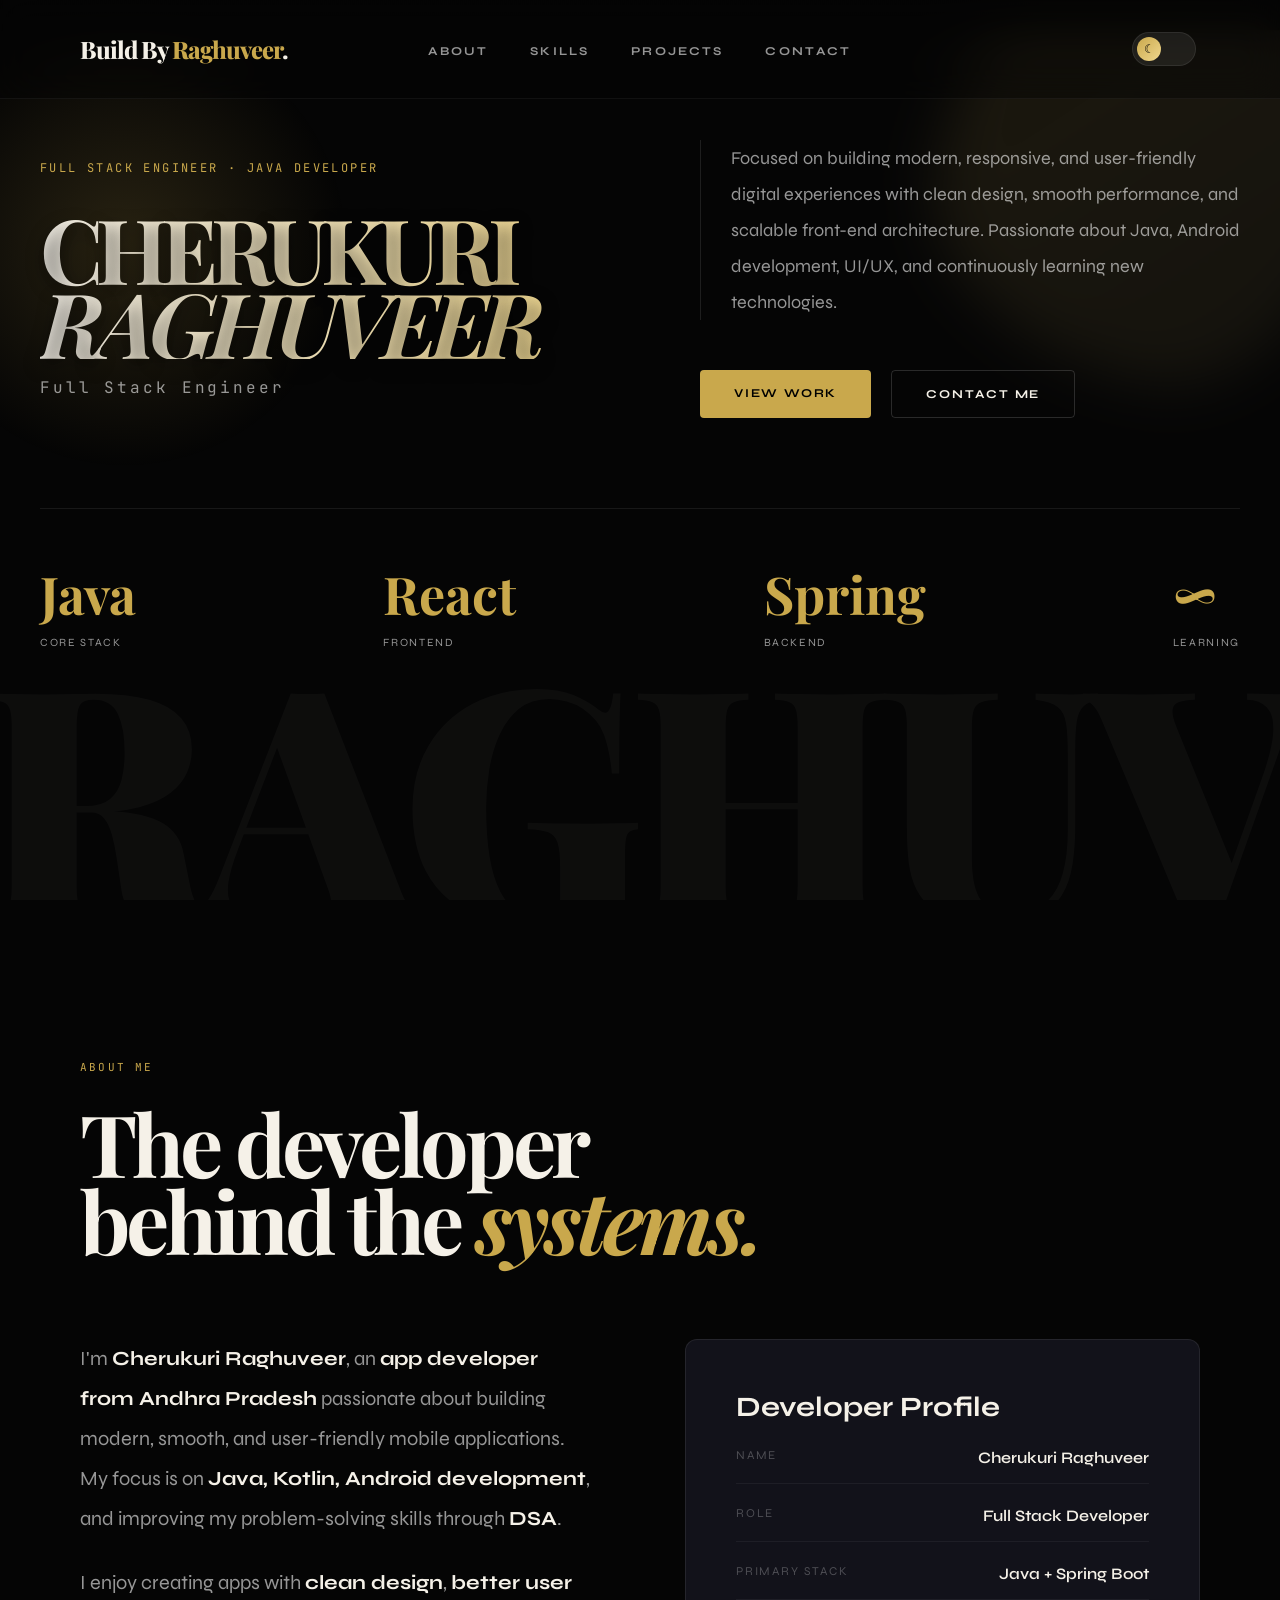
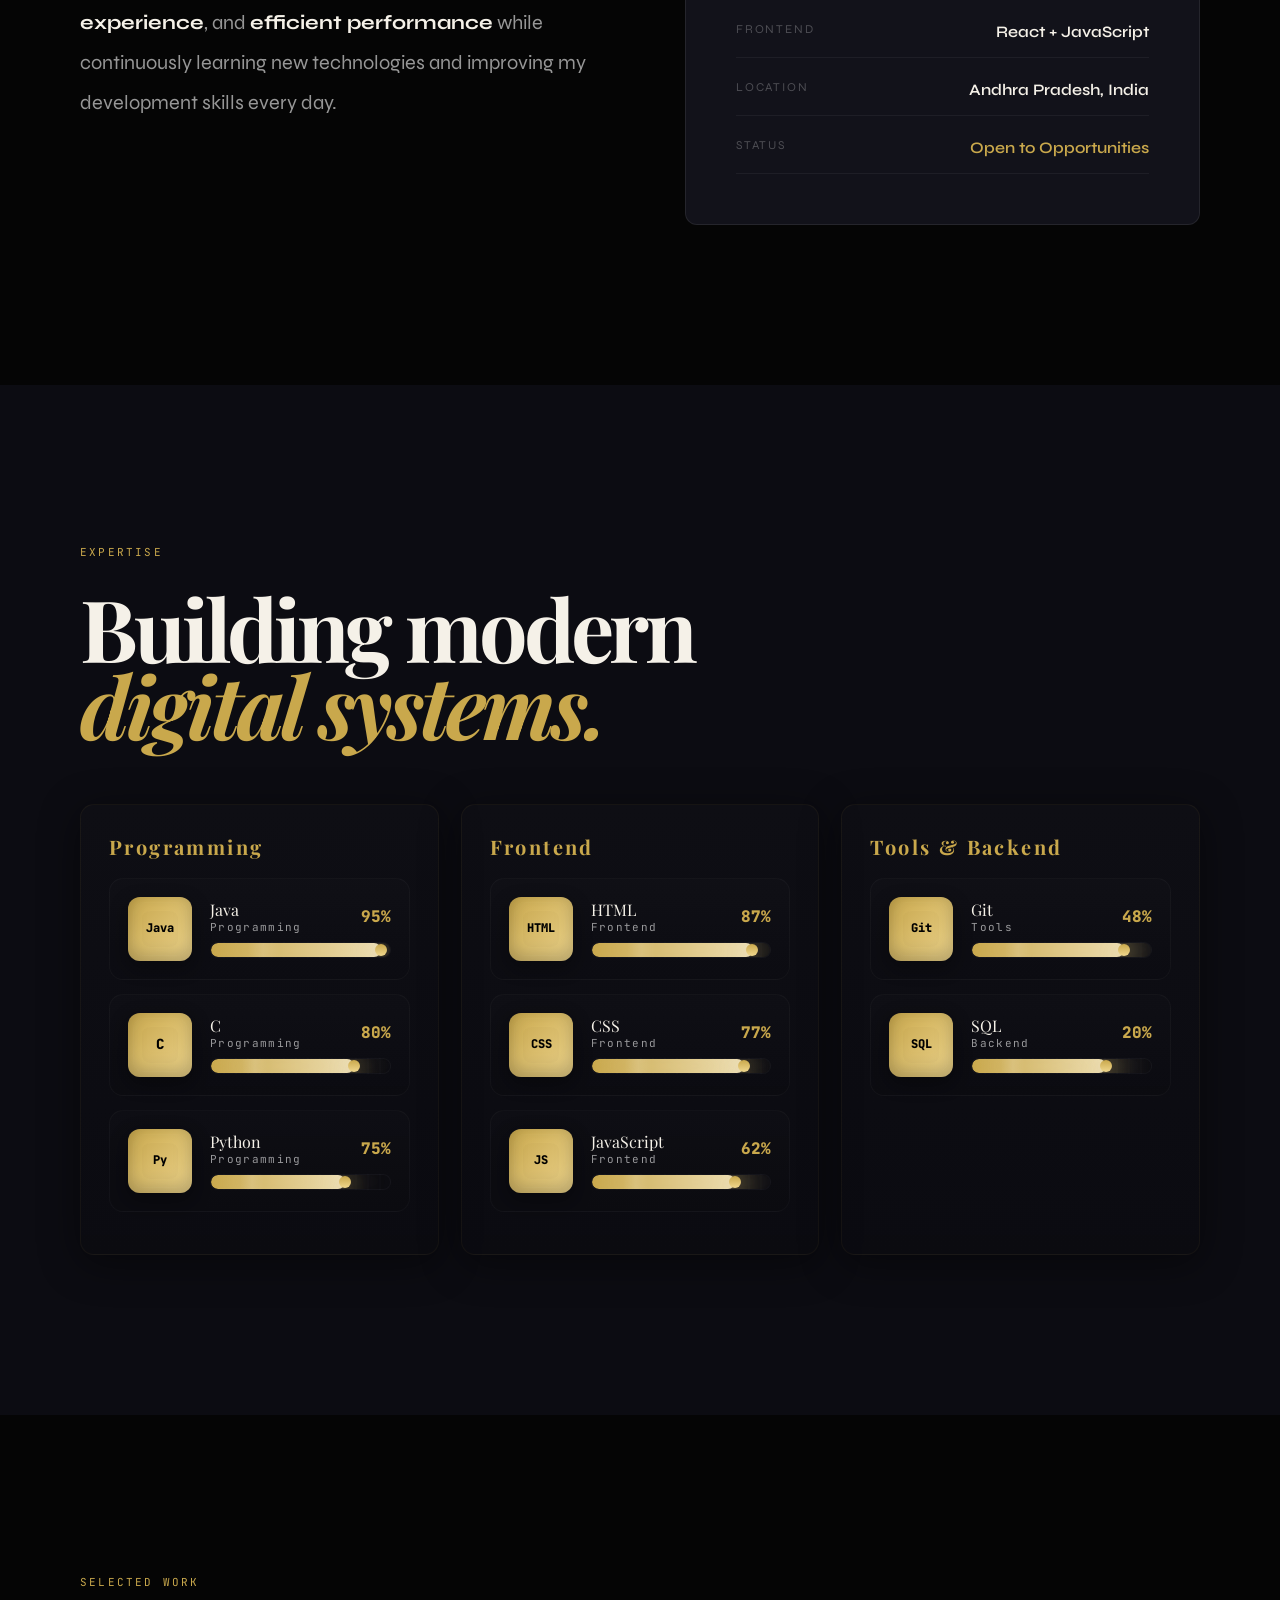
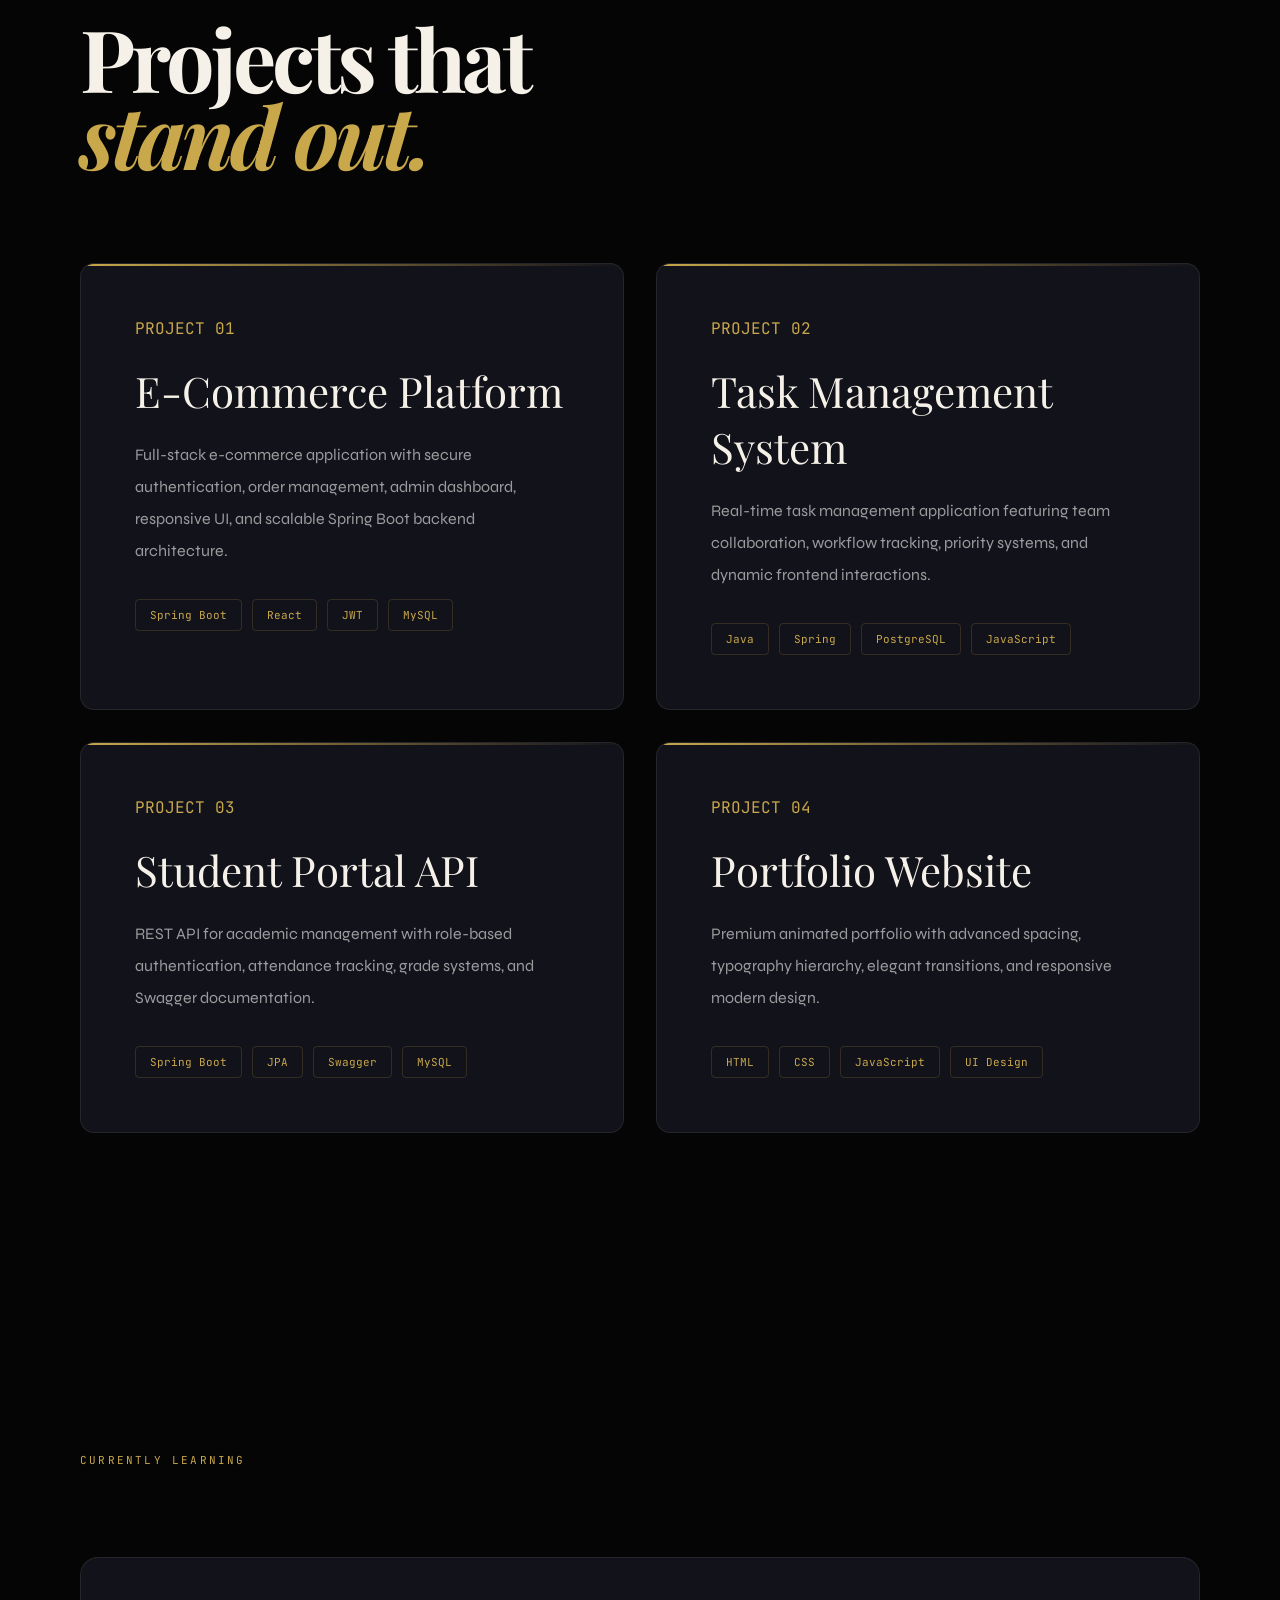
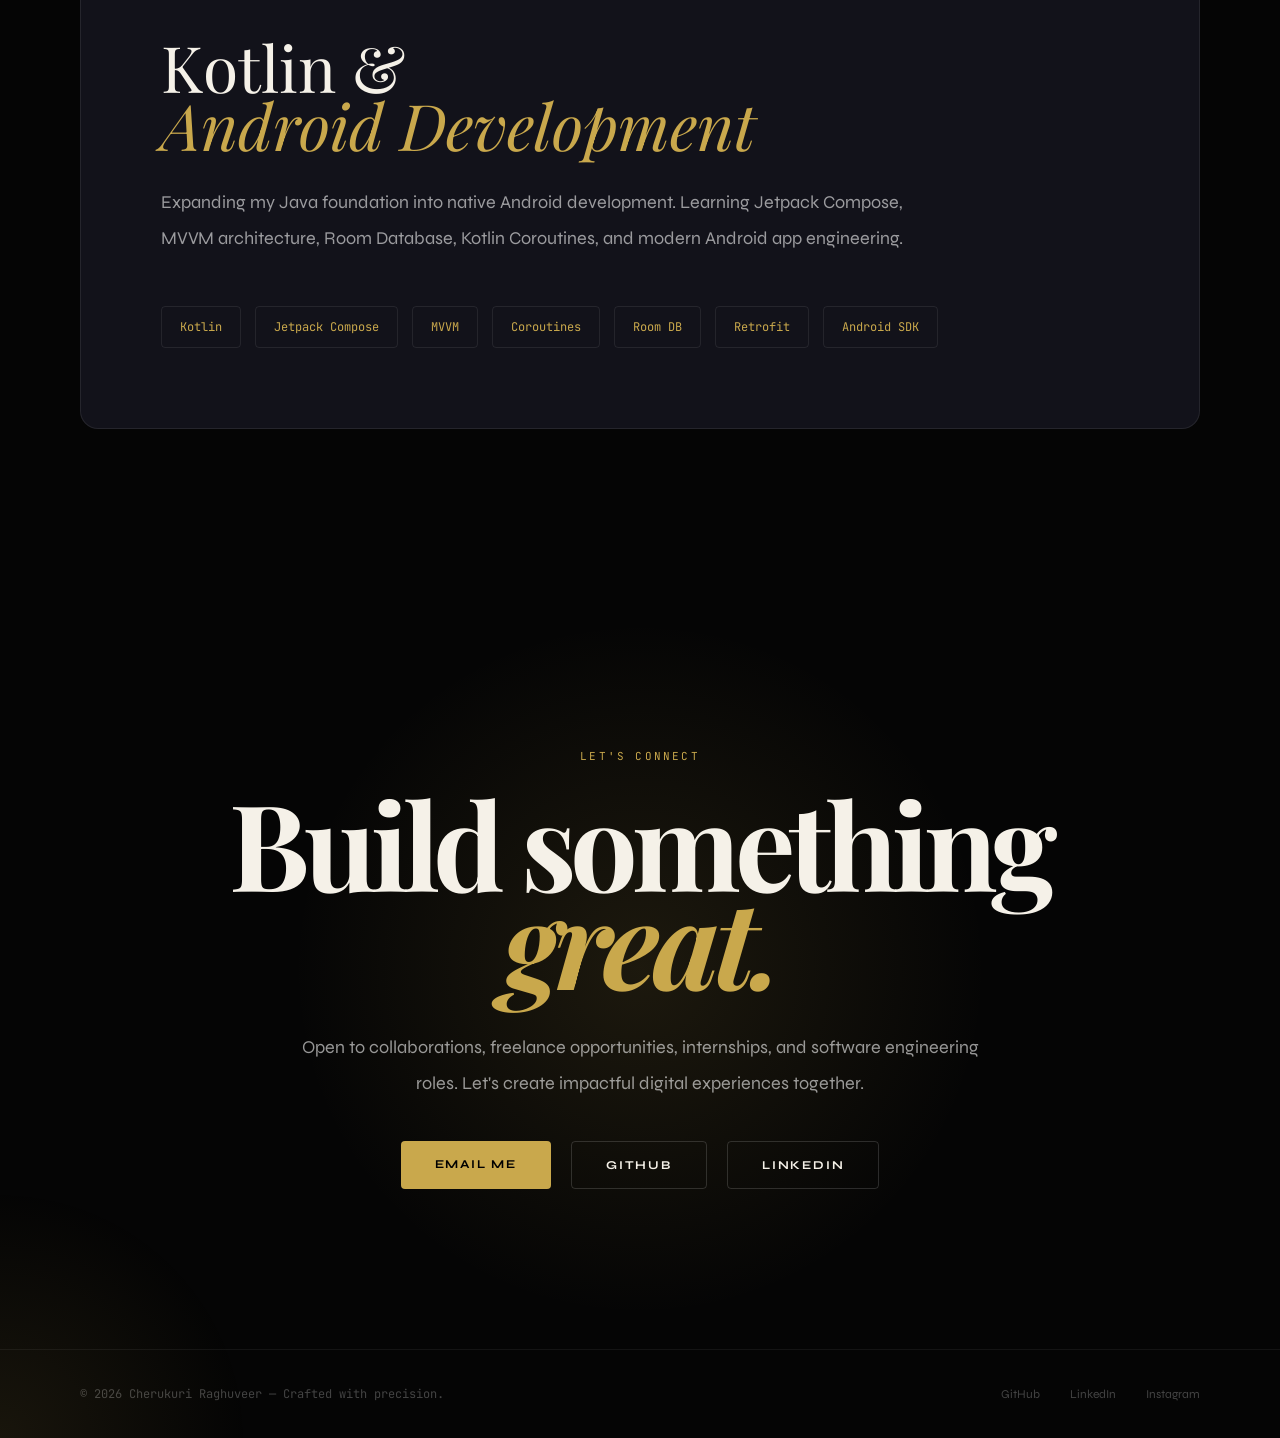
==== commit bec318e3: "Update index.html" ====
--- a/index.html
+++ b/index.html
@@ -339,7 +339,7 @@
 
 .hero{
   min-height:100vh;
-  padding:180px 80px 100px;
+  padding:140px 40px 80px;
   position:relative;
   overflow:hidden;
 }
@@ -358,15 +358,15 @@
 
 .hero-blob{
   position:absolute;
-  right:-120px;
-  top:-80px;
-  width:640px;
-  height:640px;
+  right:-80px;
+  top:-40px;
+  width:420px;
+  height:420px;
   background:linear-gradient(135deg, rgba(201,168,76,0.12), rgba(240,215,141,0.06));
-  filter:blur(48px);
+  filter:blur(28px);
   border-radius:40% 60% 40% 60% / 60% 40% 60% 40%;
   transform:rotate(12deg) scale(1);
-  animation:blobMove 10s ease-in-out infinite;
+  animation:blobMove 14s ease-in-out infinite;
   z-index:0;
   pointer-events:none;
 }
@@ -413,7 +413,7 @@
 
 .hero-title{
   font-family:var(--display);
-  font-size:120px;
+  font-size:90px;
   line-height:.82;
   letter-spacing:-7px;
   text-transform:uppercase;
@@ -632,6 +632,8 @@
 .skill-group::before{content:'';position:absolute;inset:0;background-image:repeating-linear-gradient(135deg, rgba(255,255,255,0.02) 0 2px, transparent 2px 10px);opacity:0.03;pointer-events:none}
 .skill-card{display:flex;gap:18px;align-items:center;padding:18px;background:linear-gradient(180deg, rgba(255,255,255,0.01), rgba(0,0,0,0.02));border-radius:14px;margin-bottom:14px;border:1px solid rgba(255,255,255,0.03);transition:transform .38s cubic-bezier(.16,1,.3,1),box-shadow .38s ease;transform-style:preserve-3d}
 .skill-card:hover{transform:translateY(-12px) rotateX(2deg) scale(1.02);box-shadow:0 24px 60px rgba(201,168,76,0.10), inset 0 0 60px rgba(201,168,76,0.02);border-color:rgba(201,168,76,0.22)}
+.skill-card:focus{outline:none;transform:translateY(-12px) rotateX(2deg) scale(1.02);box-shadow:0 24px 60px rgba(201,168,76,0.12), inset 0 0 80px rgba(201,168,76,0.04);border-color:rgba(201,168,76,0.26)}
+.skill-card:focus-visible{box-shadow:0 28px 80px rgba(201,168,76,0.16), inset 0 0 100px rgba(201,168,76,0.06);border-color:rgba(201,168,76,0.28)}
 .skill-left{width:64px;height:64px;flex:0 0 64px;border-radius:12px;background:linear-gradient(135deg,var(--gold),var(--gold2));display:flex;align-items:center;justify-content:center;font-family:var(--mono);font-weight:800;color:#000;box-shadow:inset 0 -6px 18px rgba(0,0,0,0.25), 0 6px 18px rgba(0,0,0,0.35);backdrop-filter:blur(6px);font-size:14px;line-height:1;position:relative}
 .skill-left::after{content:'';position:absolute;inset:5px;border-radius:10px;border:1px solid rgba(255,255,255,0.02);box-shadow:inset 0 6px 18px rgba(255,255,255,0.02)}
 .skill-body{flex:1;min-width:0}
@@ -957,7 +959,7 @@
   }
 
   .hero{
-    padding:140px 24px 80px;
+    padding:120px 18px 60px;
   }
 
   .hero-grid{
@@ -966,7 +968,7 @@
   }
 
   .hero-title{
-    font-size:72px;
+    font-size:56px;
   }
 
   .hero-bg{
@@ -1011,6 +1013,43 @@
     padding:30px 24px;
   }
 
+}
+
+/* Aggressive mobile optimizations */
+@media (max-width:700px){
+  /* reduce heavy visual effects */
+  :root{--gold2:var(--gold);} /* avoid extra gradients on tiny screens */
+  body{ -webkit-font-smoothing:antialiased; }
+  nav{padding:14px 18px}
+  .hero{padding:100px 16px 48px}
+  .hero-title{font-size:44px}
+  .hero-bg{display:none}
+  .hero-blob{display:none}
+
+  /* simplify shadows and glows for battery/CPU */
+  .skill-group, .skill-card, .project-card, .about-card{box-shadow:0 6px 18px rgba(0,0,0,0.45)}
+  .progress-fill{transition:width .9s cubic-bezier(.16,1,.3,1)}
+  .progress-glow{display:none}
+  .progress-fill.animate{animation:none}
+  .progress-fill .shimmer{display:none}
+
+  /* remove heavy backdrop blur on small devices */
+  nav, .skill-left{backdrop-filter:none}
+
+  /* make touch targets larger */
+  .btn{padding:14px 28px;font-size:14px}
+}
+
+/* touch-active class provides brief highlight on tap */
+.touch-active{transform:translateY(-6px) scale(1.01);box-shadow:0 18px 40px rgba(201,168,76,0.08);}
+
+@media (max-width:450px){
+  .section{padding:70px 18px}
+  .skills-list{margin-top:36px}
+  .skill-group{padding:18px}
+  .skill-card{padding:10px}
+  .skill-name{font-size:13px}
+  .skill-percent{font-size:12px}
 }
 
 </style>
@@ -1190,8 +1229,13 @@
     <div class="skill-groups">
       <div class="skill-group fade">
         <h3>Programming</h3>
-        <div class="skill-card" data-percentage="95">
-          <div class="skill-left" aria-hidden="true"><svg width="28" height="28" viewBox="0 0 24 24" fill="none" xmlns="http://www.w3.org/2000/svg"><rect width="24" height="24" rx="4" fill="black" fill-opacity="0.02"/><text x="50%" y="50%" text-anchor="middle" dominant-baseline="middle" font-family="JetBrains Mono,monospace" font-size="10" font-weight="800" fill="#000">Java</text></svg></div>
+        <div class="skill-card" data-percentage="95" tabindex="0">
+            <div class="skill-left" aria-hidden="false" aria-label="Java skill">
+              <svg width="36" height="36" viewBox="0 0 36 36" xmlns="http://www.w3.org/2000/svg" role="img" aria-hidden="true">
+                <rect x="0" y="0" width="36" height="36" rx="8" fill="black" fill-opacity="0.02"/>
+                <text x="50%" y="50%" text-anchor="middle" dominant-baseline="middle" font-family="JetBrains Mono,monospace" font-size="12" font-weight="800" fill="#000">Java</text>
+              </svg>
+            </div>
           <div class="skill-body">
             <div class="skill-row"><div>
               <div class="skill-name">Java</div>
@@ -1204,8 +1248,13 @@
           </div>
         </div>
 
-        <div class="skill-card" data-percentage="80">
-          <div class="skill-left" aria-hidden="true">C</div>
+        <div class="skill-card" data-percentage="80" tabindex="0">
+          <div class="skill-left" aria-hidden="false" aria-label="C programming">
+            <svg width="36" height="36" viewBox="0 0 36 36" xmlns="http://www.w3.org/2000/svg" role="img" aria-hidden="true">
+              <rect x="0" y="0" width="36" height="36" rx="8" fill="black" fill-opacity="0.02"/>
+              <text x="50%" y="50%" text-anchor="middle" dominant-baseline="middle" font-family="JetBrains Mono,monospace" font-size="14" font-weight="800" fill="#000">C</text>
+            </svg>
+          </div>
           <div class="skill-body">
             <div class="skill-row"><div>
               <div class="skill-name">C</div>
@@ -1218,8 +1267,13 @@
           </div>
         </div>
 
-        <div class="skill-card" data-percentage="75">
-          <div class="skill-left" aria-hidden="true">Py</div>
+        <div class="skill-card" data-percentage="75" tabindex="0">
+          <div class="skill-left" aria-hidden="false" aria-label="Python">
+            <svg width="36" height="36" viewBox="0 0 36 36" xmlns="http://www.w3.org/2000/svg" role="img" aria-hidden="true">
+              <rect x="0" y="0" width="36" height="36" rx="8" fill="black" fill-opacity="0.02"/>
+              <text x="50%" y="50%" text-anchor="middle" dominant-baseline="middle" font-family="JetBrains Mono,monospace" font-size="12" font-weight="800" fill="#000">Py</text>
+            </svg>
+          </div>
           <div class="skill-body">
             <div class="skill-row"><div>
               <div class="skill-name">Python</div>
@@ -1235,8 +1289,13 @@
 
       <div class="skill-group fade">
         <h3>Frontend</h3>
-        <div class="skill-card" data-percentage="90">
-          <div class="skill-left" aria-hidden="true">HTML</div>
+        <div class="skill-card" data-percentage="90" tabindex="0">
+          <div class="skill-left" aria-hidden="false" aria-label="HTML5">
+            <svg width="36" height="36" viewBox="0 0 36 36" xmlns="http://www.w3.org/2000/svg" role="img" aria-hidden="true">
+              <rect x="0" y="0" width="36" height="36" rx="8" fill="black" fill-opacity="0.02"/>
+              <text x="50%" y="50%" text-anchor="middle" dominant-baseline="middle" font-family="JetBrains Mono,monospace" font-size="12" font-weight="800" fill="#000">HTML</text>
+            </svg>
+          </div>
           <div class="skill-body">
             <div class="skill-row"><div>
               <div class="skill-name">HTML</div>
@@ -1249,8 +1308,13 @@
           </div>
         </div>
 
-        <div class="skill-card" data-percentage="85">
-          <div class="skill-left" aria-hidden="true">CSS</div>
+        <div class="skill-card" data-percentage="85" tabindex="0">
+          <div class="skill-left" aria-hidden="false" aria-label="CSS3">
+            <svg width="36" height="36" viewBox="0 0 36 36" xmlns="http://www.w3.org/2000/svg" role="img" aria-hidden="true">
+              <rect x="0" y="0" width="36" height="36" rx="8" fill="black" fill-opacity="0.02"/>
+              <text x="50%" y="50%" text-anchor="middle" dominant-baseline="middle" font-family="JetBrains Mono,monospace" font-size="12" font-weight="800" fill="#000">CSS</text>
+            </svg>
+          </div>
           <div class="skill-body">
             <div class="skill-row"><div>
               <div class="skill-name">CSS</div>
@@ -1263,8 +1327,13 @@
           </div>
         </div>
 
-        <div class="skill-card" data-percentage="80">
-          <div class="skill-left" aria-hidden="true">JS</div>
+        <div class="skill-card" data-percentage="80" tabindex="0">
+          <div class="skill-left" aria-hidden="false" aria-label="JavaScript">
+            <svg width="36" height="36" viewBox="0 0 36 36" xmlns="http://www.w3.org/2000/svg" role="img" aria-hidden="true">
+              <rect x="0" y="0" width="36" height="36" rx="8" fill="black" fill-opacity="0.02"/>
+              <text x="50%" y="50%" text-anchor="middle" dominant-baseline="middle" font-family="JetBrains Mono,monospace" font-size="12" font-weight="800" fill="#000">JS</text>
+            </svg>
+          </div>
           <div class="skill-body">
             <div class="skill-row"><div>
               <div class="skill-name">JavaScript</div>
@@ -1280,8 +1349,13 @@
 
       <div class="skill-group fade">
         <h3>Tools & Backend</h3>
-        <div class="skill-card" data-percentage="85">
-          <div class="skill-left" aria-hidden="true">Git</div>
+        <div class="skill-card" data-percentage="85" tabindex="0">
+          <div class="skill-left" aria-hidden="false" aria-label="Git">
+            <svg width="36" height="36" viewBox="0 0 36 36" xmlns="http://www.w3.org/2000/svg" role="img" aria-hidden="true">
+              <rect x="0" y="0" width="36" height="36" rx="8" fill="black" fill-opacity="0.02"/>
+              <text x="50%" y="50%" text-anchor="middle" dominant-baseline="middle" font-family="JetBrains Mono,monospace" font-size="12" font-weight="800" fill="#000">Git</text>
+            </svg>
+          </div>
           <div class="skill-body">
             <div class="skill-row"><div>
               <div class="skill-name">Git</div>
@@ -1294,8 +1368,13 @@
           </div>
         </div>
 
-        <div class="skill-card" data-percentage="75">
-          <div class="skill-left" aria-hidden="true">SQL</div>
+        <div class="skill-card" data-percentage="75" tabindex="0">
+          <div class="skill-left" aria-hidden="false" aria-label="SQL">
+            <svg width="36" height="36" viewBox="0 0 36 36" xmlns="http://www.w3.org/2000/svg" role="img" aria-hidden="true">
+              <rect x="0" y="0" width="36" height="36" rx="8" fill="black" fill-opacity="0.02"/>
+              <text x="50%" y="50%" text-anchor="middle" dominant-baseline="middle" font-family="JetBrains Mono,monospace" font-size="12" font-weight="800" fill="#000">SQL</text>
+            </svg>
+          </div>
           <div class="skill-body">
             <div class="skill-row"><div>
               <div class="skill-name">SQL</div>
@@ -1556,54 +1635,55 @@
 
 // APPLE STYLE MOUSE GLOW
 
-const glow = document.createElement('div');
-
-glow.style.position = 'fixed';
-glow.style.width = '500px';
-glow.style.height = '500px';
-glow.style.borderRadius = '50%';
-glow.style.pointerEvents = 'none';
-glow.style.background = 'radial-gradient(circle, rgba(201,168,76,0.10), transparent 70%)';
-glow.style.transform = 'translate(-50%, -50%)';
-glow.style.zIndex = '0';
-glow.style.transition = 'transform 0.08s linear';
-
-document.body.appendChild(glow);
-
-window.addEventListener('mousemove',(e)=>{
-
-  glow.style.left = e.clientX + 'px';
-  glow.style.top = e.clientY + 'px';
-
-});
-
-// PREMIUM CARD HOVER
-
-const cards = document.querySelectorAll('.skill-item, .project-card, .about-card');
-
-cards.forEach(card=>{
-
-  card.addEventListener('mousemove',(e)=>{
-
-    const rect = card.getBoundingClientRect();
-
-    const x = e.clientX - rect.left;
-    const y = e.clientY - rect.top;
-
-    const rotateY = ((x / rect.width) - 0.5) * 8;
-    const rotateX = ((y / rect.height) - 0.5) * -8;
-
-    card.style.transform = `perspective(1000px) rotateX(${rotateX}deg) rotateY(${rotateY}deg) translateY(-8px)`;
-
+const isTouch = ('ontouchstart' in window) || navigator.maxTouchPoints > 0;
+
+let glow = null;
+if(!isTouch){
+  glow = document.createElement('div');
+  glow.style.position = 'fixed';
+  glow.style.width = '500px';
+  glow.style.height = '500px';
+  glow.style.borderRadius = '50%';
+  glow.style.pointerEvents = 'none';
+  glow.style.background = 'radial-gradient(circle, rgba(201,168,76,0.10), transparent 70%)';
+  glow.style.transform = 'translate(-50%, -50%)';
+  glow.style.zIndex = '0';
+  glow.style.transition = 'transform 0.08s linear';
+  document.body.appendChild(glow);
+
+  window.addEventListener('mousemove',(e)=>{
+    glow.style.left = e.clientX + 'px';
+    glow.style.top = e.clientY + 'px';
   });
-
-  card.addEventListener('mouseleave',()=>{
-
-    card.style.transform = 'perspective(1000px) rotateX(0deg) rotateY(0deg) translateY(0px)';
-
+} else {
+  // On touch devices, don't create the glow (saves battery). Provide a quick touch feedback instead.
+}
+
+
+// PREMIUM CARD HOVER (desktop only)
+if(!isTouch){
+  const cards = document.querySelectorAll('.skill-card, .project-card, .about-card');
+  cards.forEach(card=>{
+    card.addEventListener('mousemove',(e)=>{
+      const rect = card.getBoundingClientRect();
+      const x = e.clientX - rect.left;
+      const y = e.clientY - rect.top;
+      const rotateY = ((x / rect.width) - 0.5) * 8;
+      const rotateX = ((y / rect.height) - 0.5) * -8;
+      card.style.transform = `perspective(1000px) rotateX(${rotateX}deg) rotateY(${rotateY}deg) translateY(-8px)`;
+    });
+    card.addEventListener('mouseleave',()=>{ card.style.transform = 'perspective(1000px) rotateX(0deg) rotateY(0deg) translateY(0px)'; });
   });
-
-});
+} else {
+  // Touch fallback: quick tap highlight
+  const touchCards = document.querySelectorAll('.skill-card');
+  touchCards.forEach(c=>{
+    c.addEventListener('touchstart', ()=>{
+      c.classList.add('touch-active');
+    });
+    c.addEventListener('touchend', ()=>{ setTimeout(()=>c.classList.remove('touch-active'), 250); });
+  });
+}
 
 // HERO FADE TEXT
 
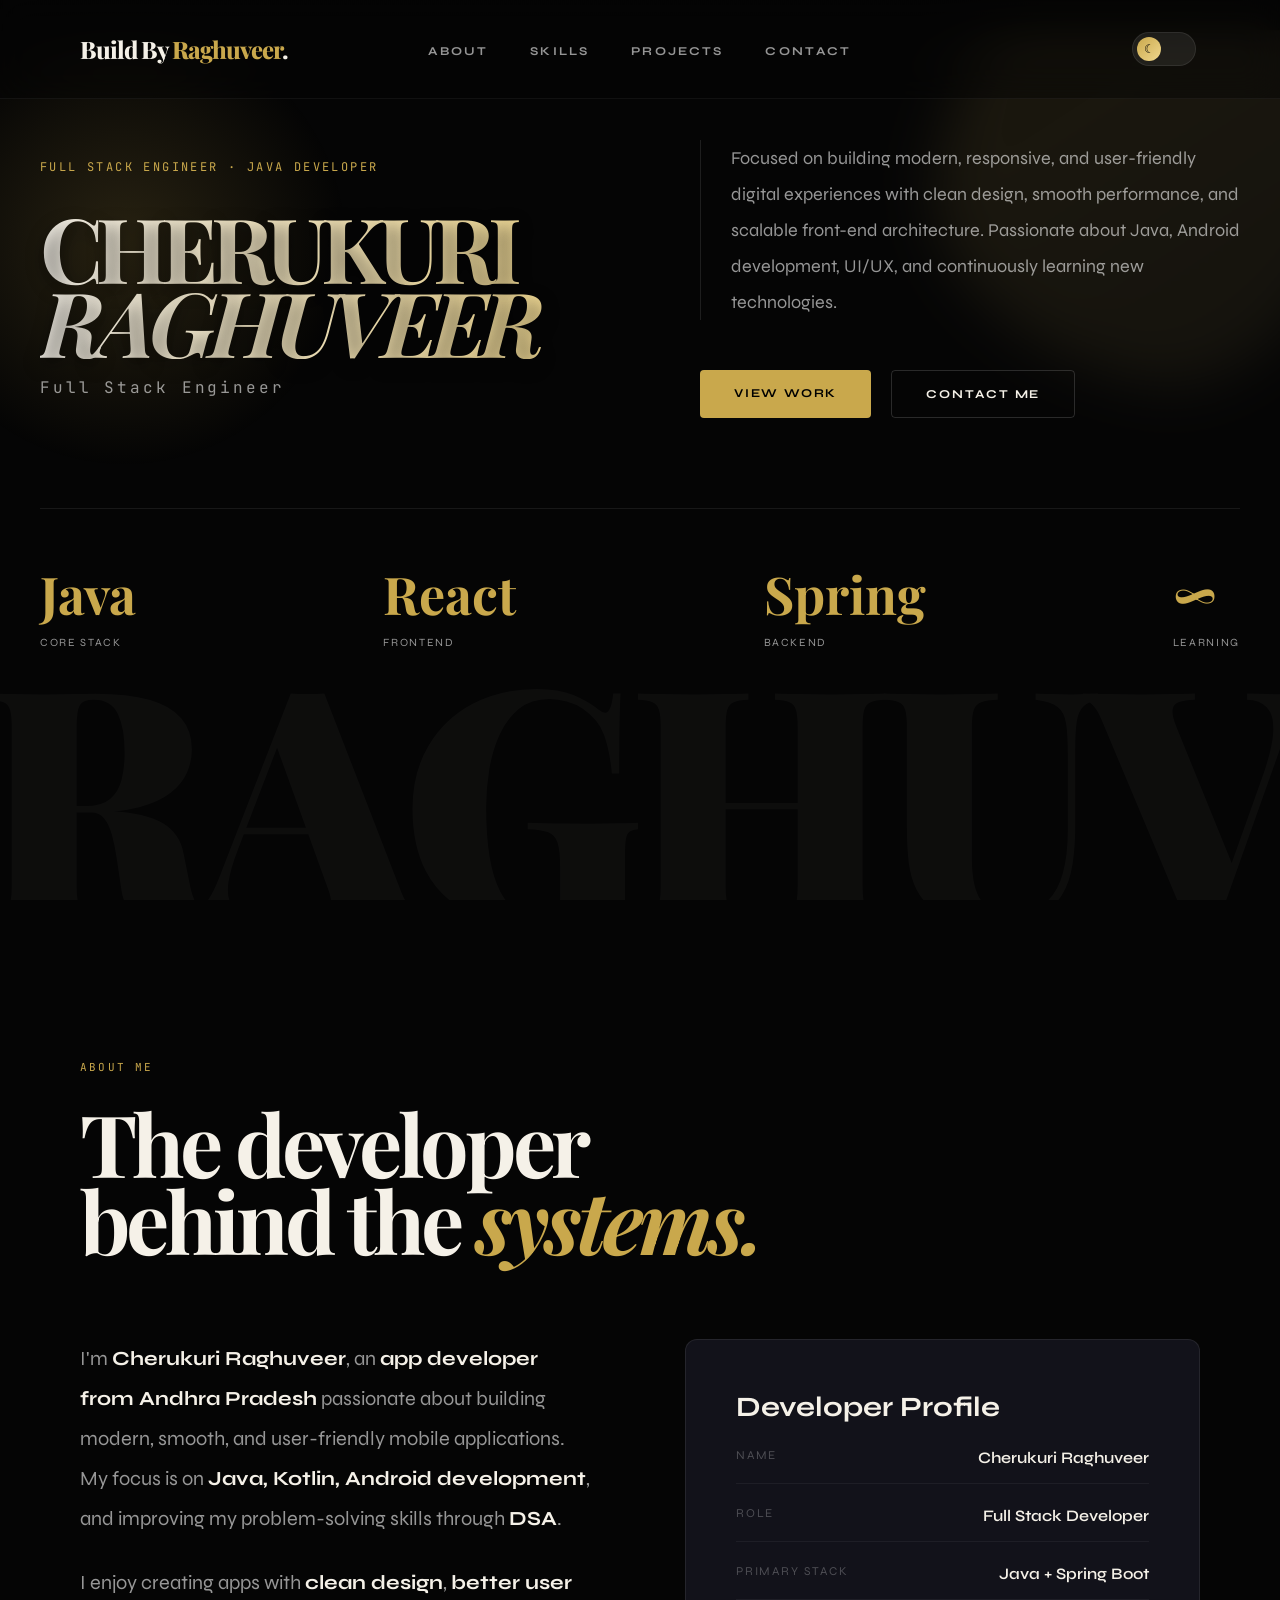
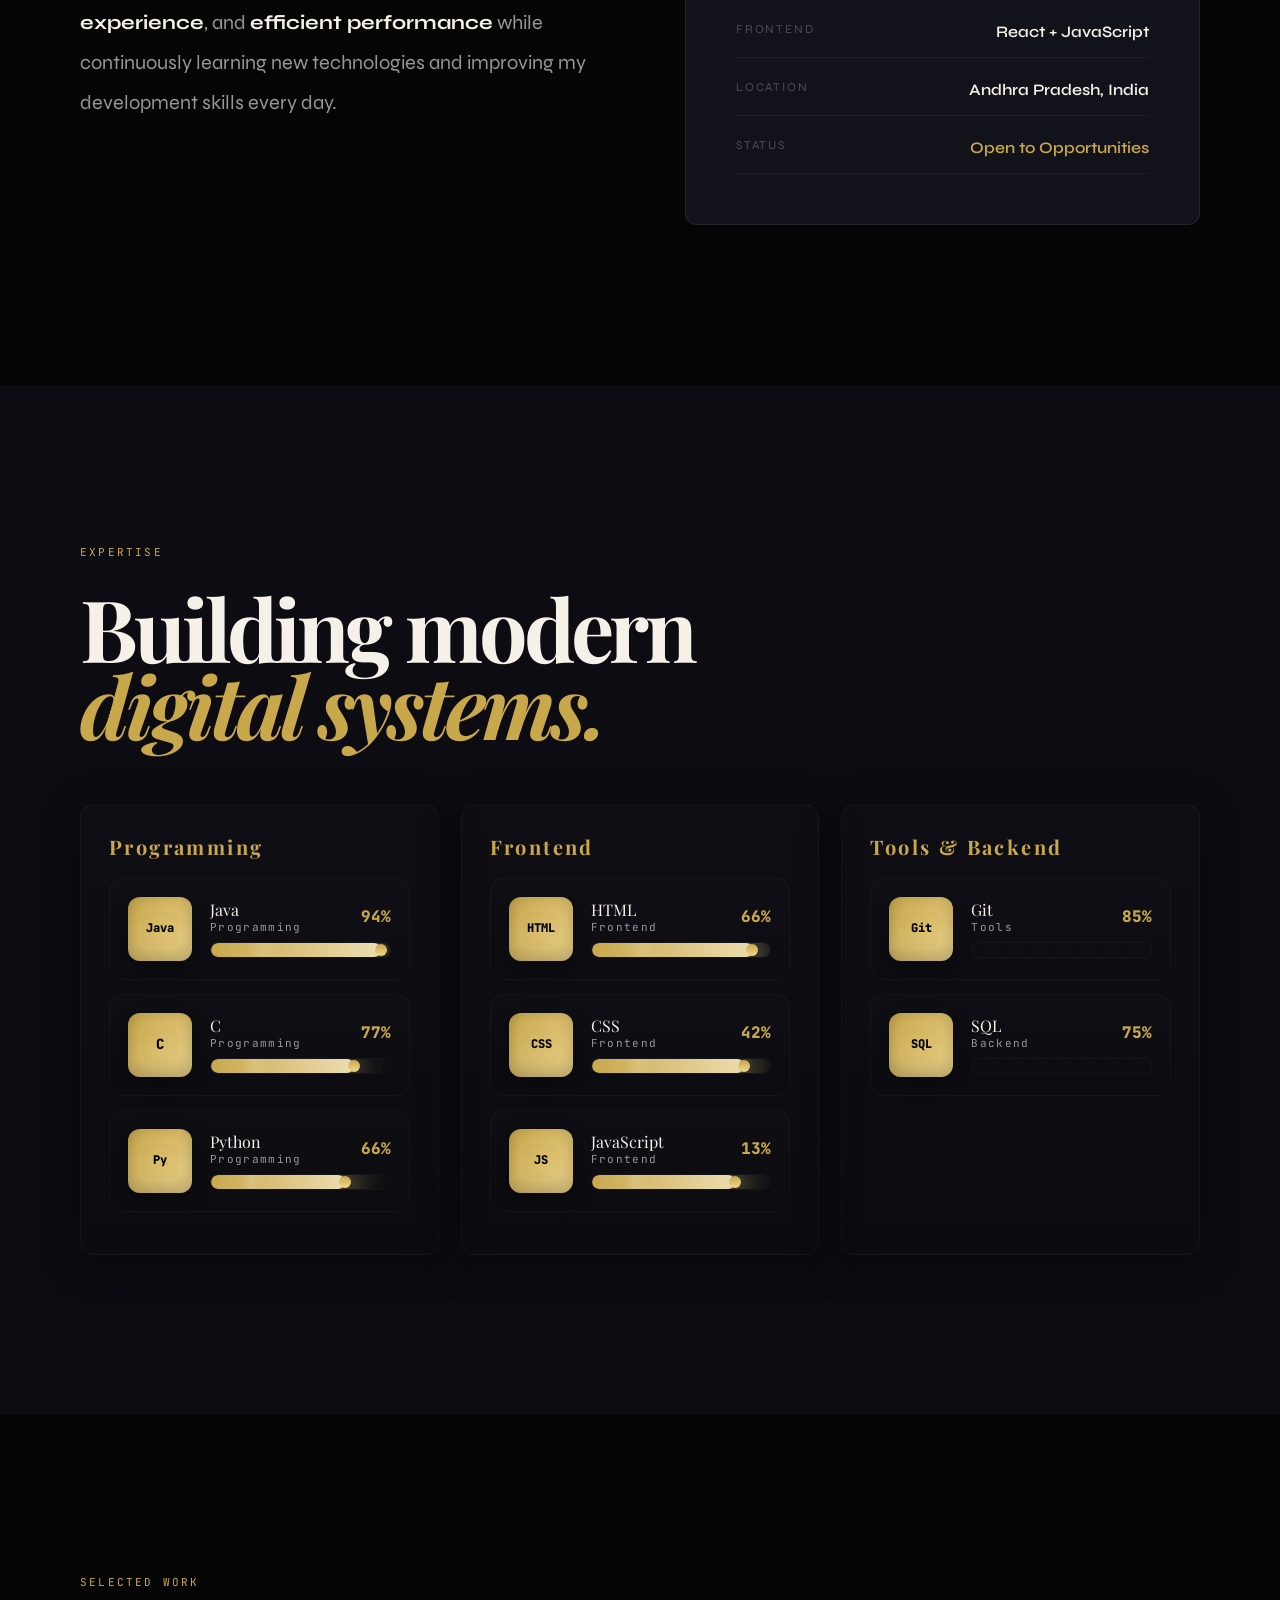
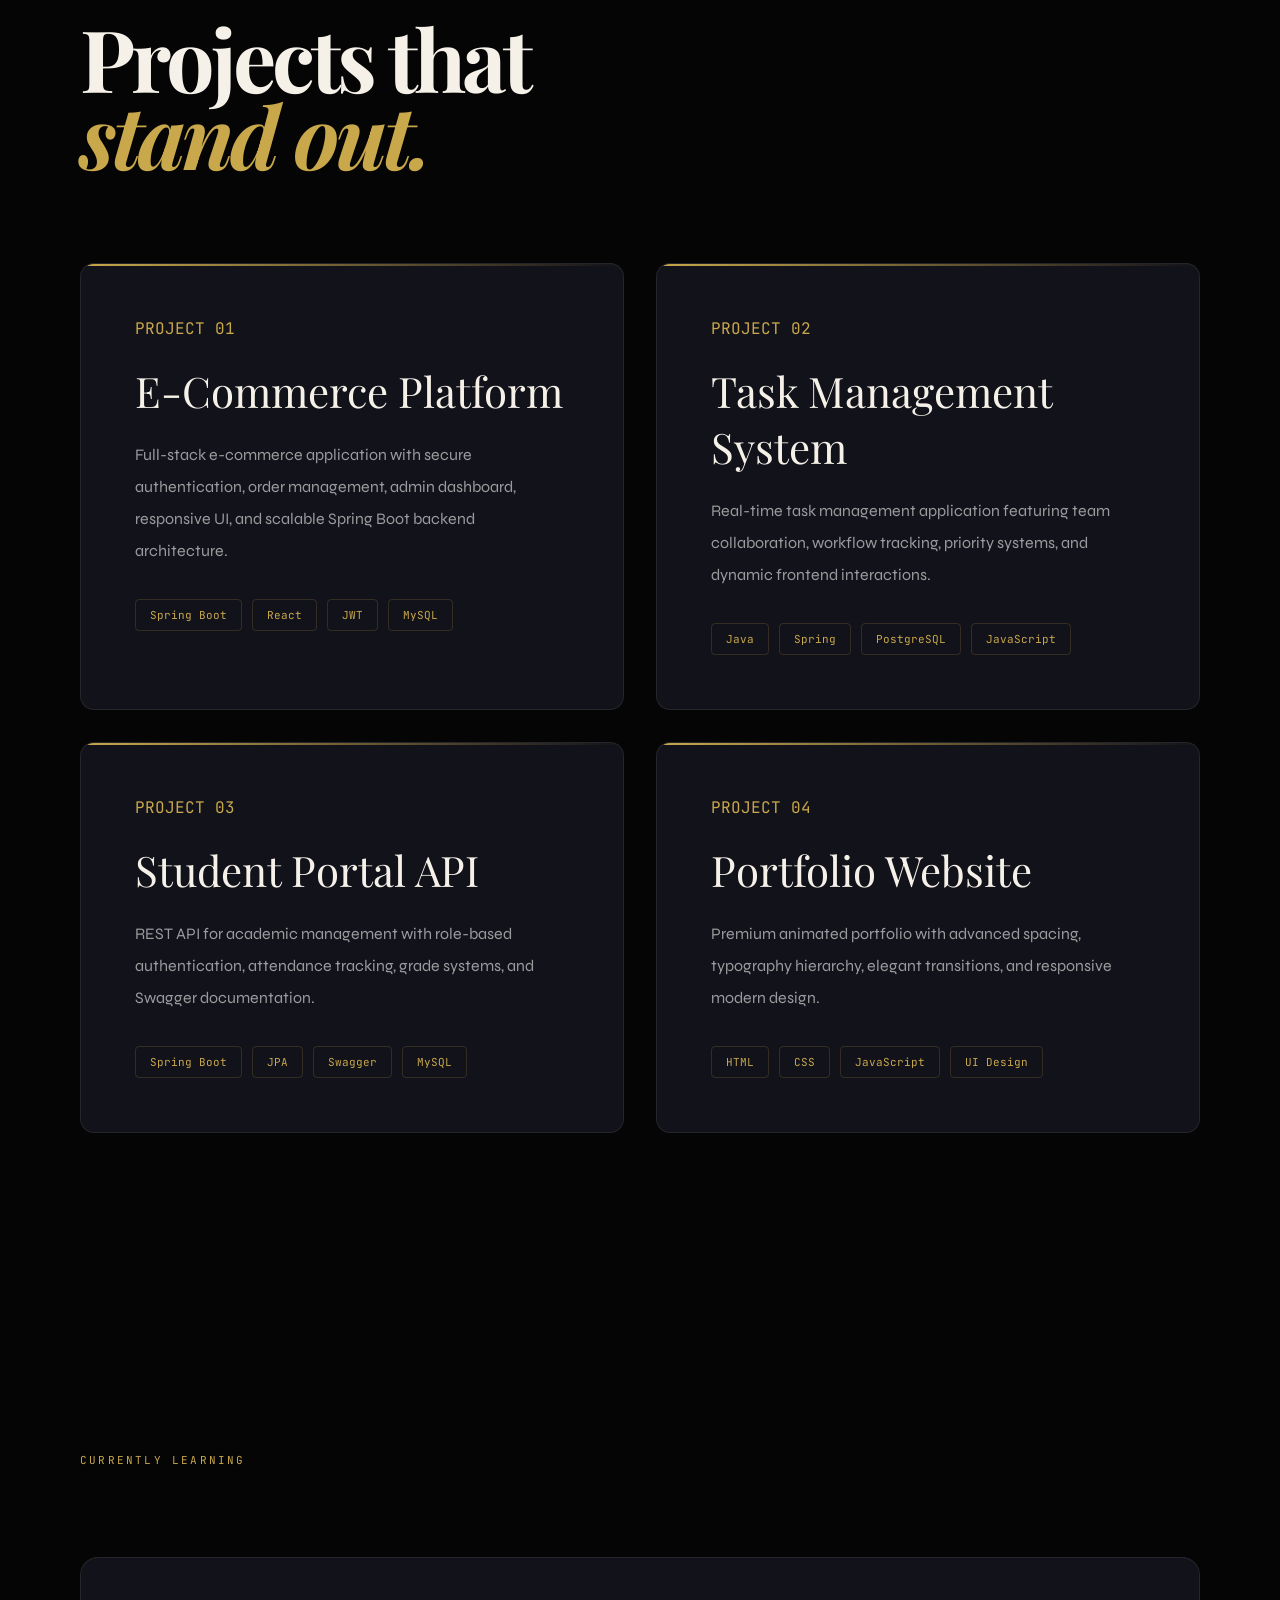
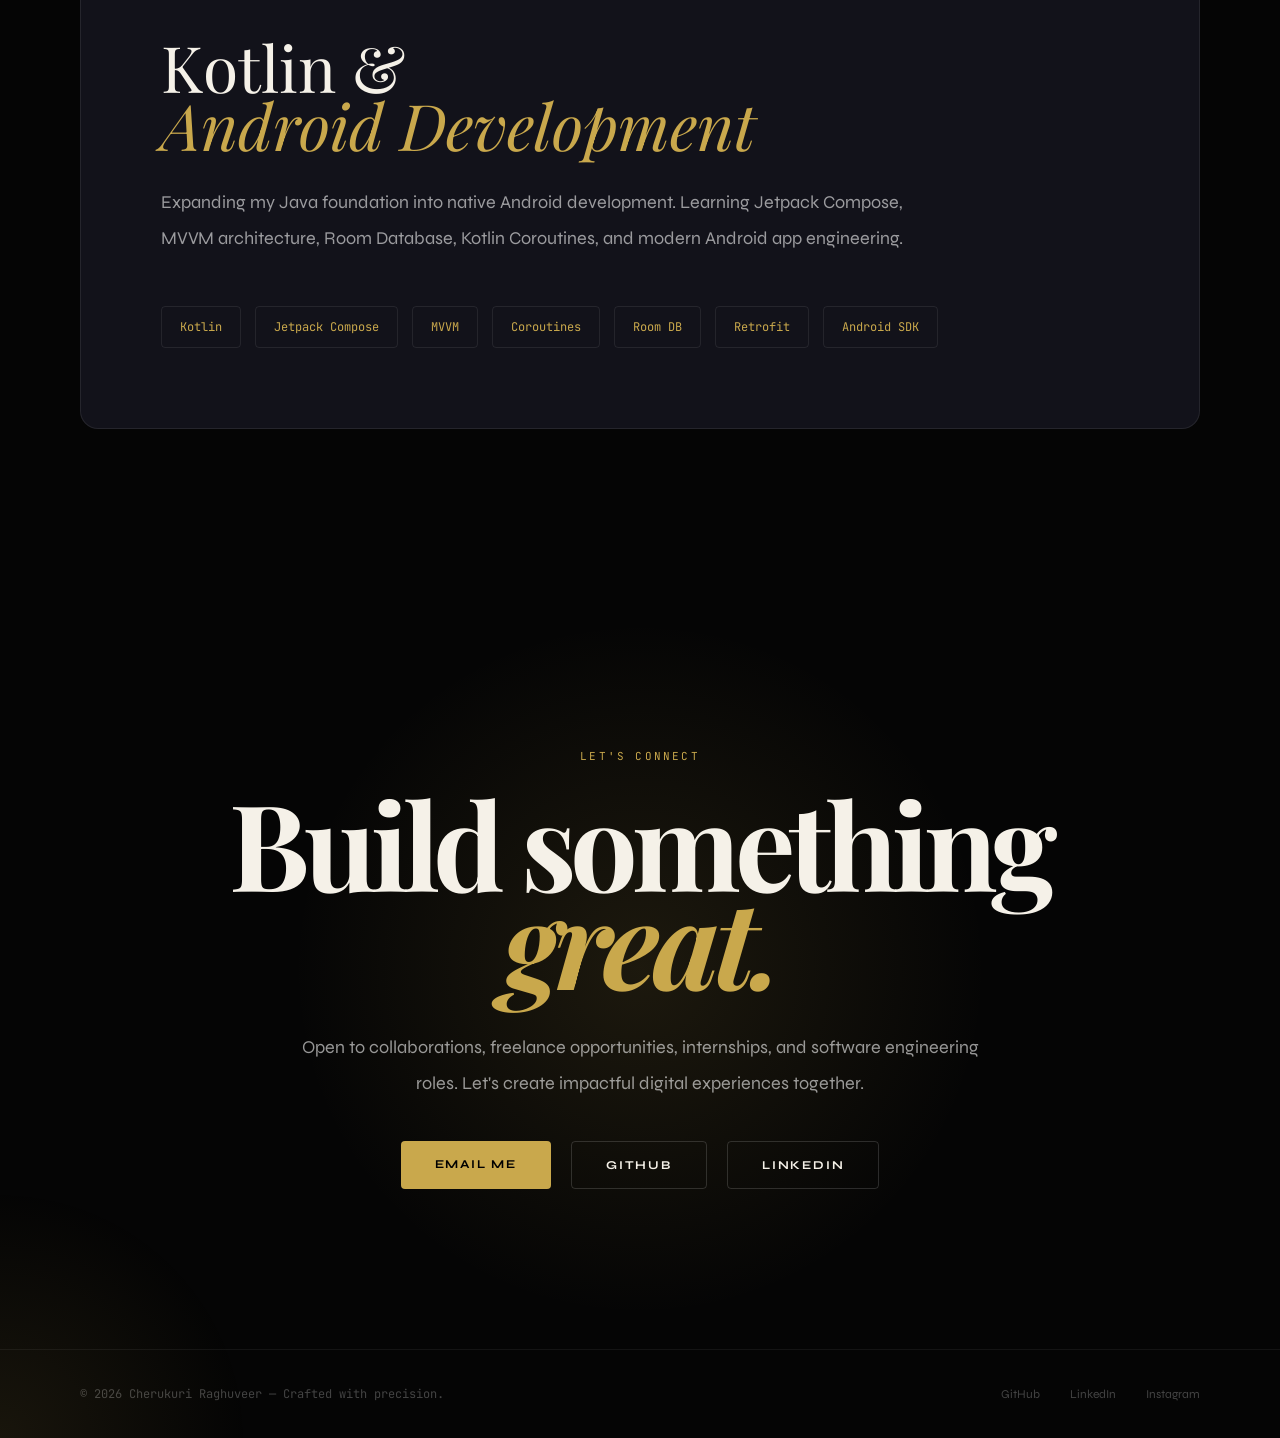
==== commit 35ec6889: "Update index.html" ====
--- a/index.html
+++ b/index.html
@@ -431,6 +431,22 @@
   color:var(--muted);
   font-size:16px;
   letter-spacing:.18em;
+}
+
+/* Stabilize subtitle area to avoid layout shifts during typing */
+.hero-sub{
+  display:block;
+  height:1.4em; /* reserve vertical space */
+  line-height:1.4em;
+  overflow:hidden;
+}
+
+#typed{
+  display:inline-block;
+  white-space:nowrap;
+  overflow:hidden;
+  text-overflow:ellipsis;
+  min-width:12ch; /* fallback; script will set exact width */
 }
 
 .hero-title em{
@@ -1050,6 +1066,37 @@
   .skill-card{padding:10px}
   .skill-name{font-size:13px}
   .skill-percent{font-size:12px}
+}
+
+/* Stronger mobile alignment overrides for better visual balance */
+@media (max-width:950px){
+  nav{
+    grid-template-columns: auto 1fr auto;
+    align-items:center;
+    padding:12px 18px;
+  }
+  .logo{justify-self:start;font-size:18px}
+  .hamburger{justify-self:end}
+  .theme-toggle{justify-self:end;margin-left:8px}
+  .nav-links{display:none}
+
+  /* center main hero content on narrow screens */
+  .hero-left, .hero-right{text-align:center}
+  .hero-left::before{left:50%;transform:translateX(-50%);top:-80px}
+  .hero-desc{margin:20px auto;max-width:520px;border-left:none;padding-left:0}
+  .hero-title{font-size:56px}
+
+  /* center section titles and content for readability */
+  .section-title, .section-title-small{display:block;text-align:center}
+  .about-text, .project-title, .learning-title, .contact-title{text-align:center}
+
+  /* mobile nav sits just under the nav bar */
+  .mobile-nav{top:64px}
+
+  /* skills compact alignment */
+  .skill-card{align-items:center}
+  .skill-row{align-items:center}
+  .skill-percent{white-space:nowrap}
 }
 
 </style>
@@ -1807,6 +1854,13 @@
 const typedEl = document.getElementById('typed');
 const words = ['Full Stack Engineer','Java & Android','React Frontend','Spring Backend','Design-minded'];
 let widx = 0; let cidx = 0; let forward = true;
+// stabilize width to longest word to prevent layout shift
+{
+  const longest = words.reduce((a,b)=> a.length>b.length? a:b, '');
+  // set min-width based on character count using ch unit
+  typedEl.style.minWidth = (longest.length + 2) + 'ch';
+}
+
 function tick(){
   const word = words[widx];
   if(forward){
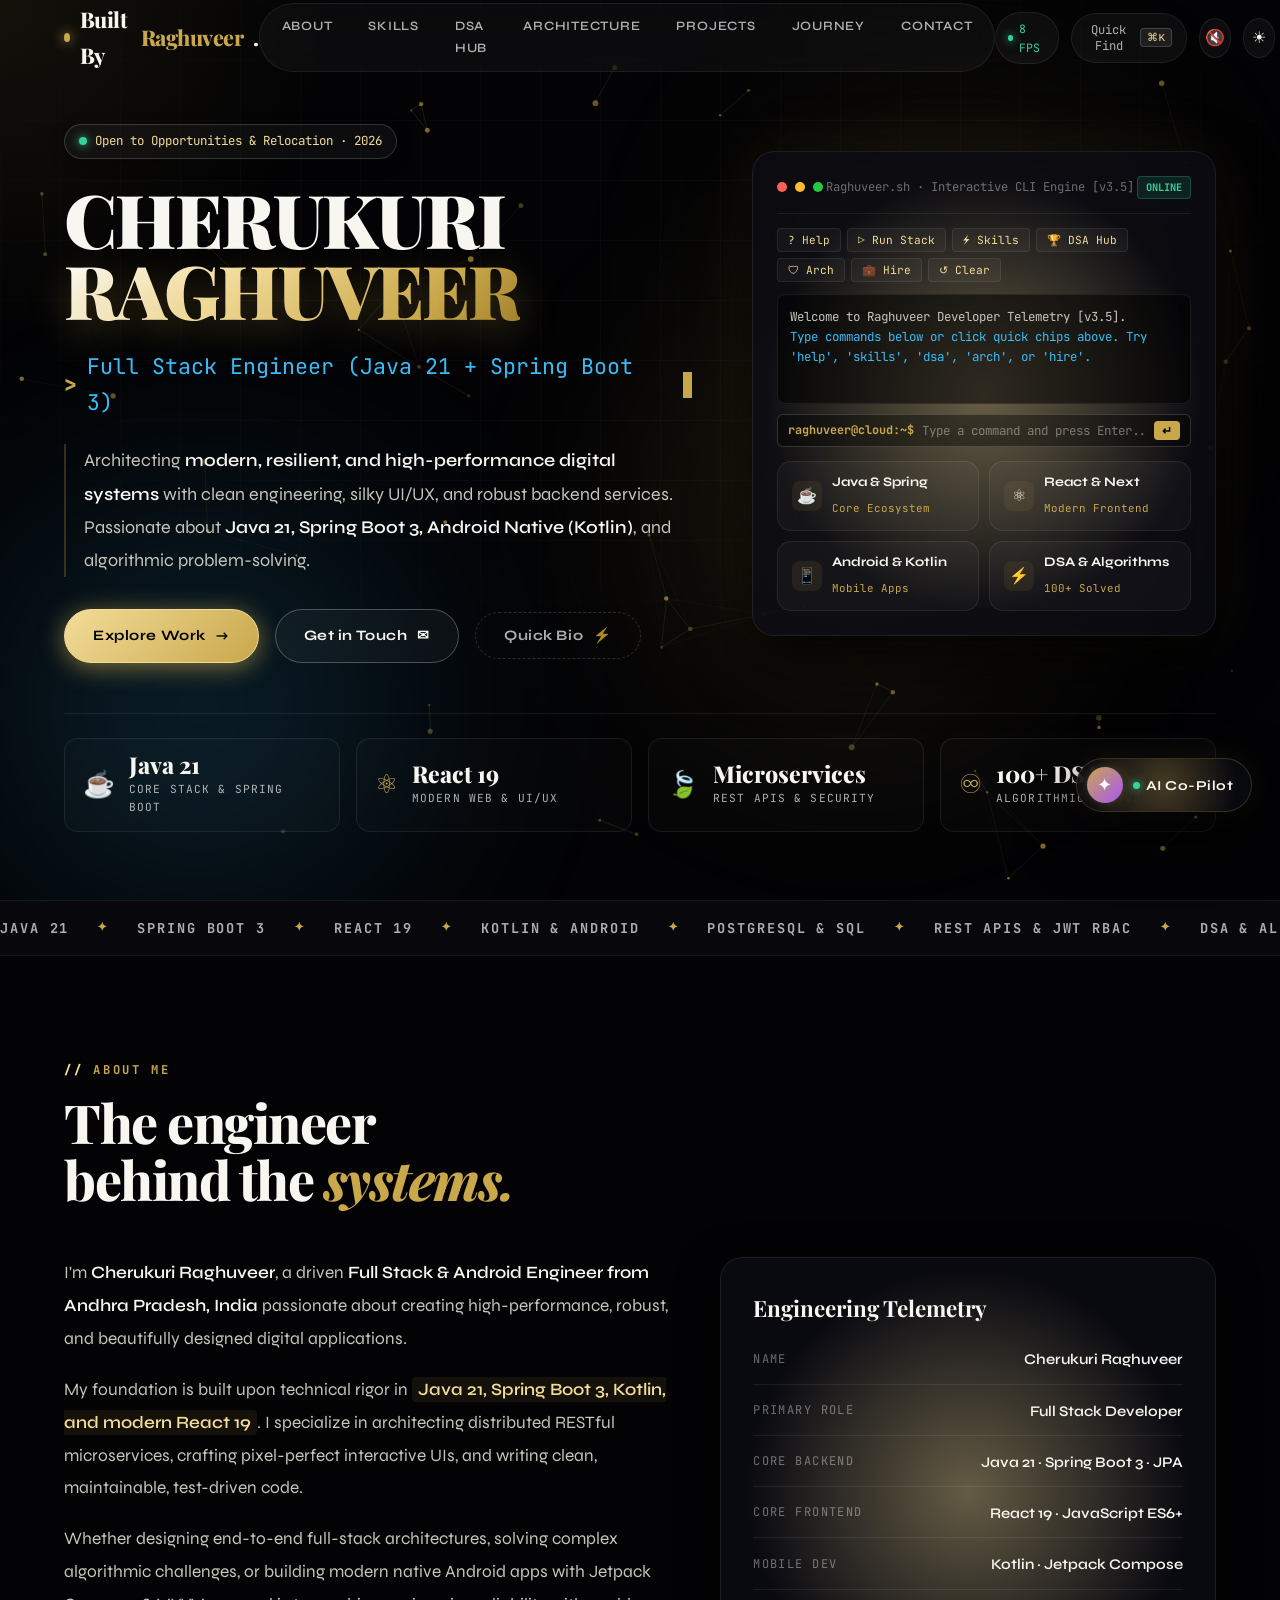
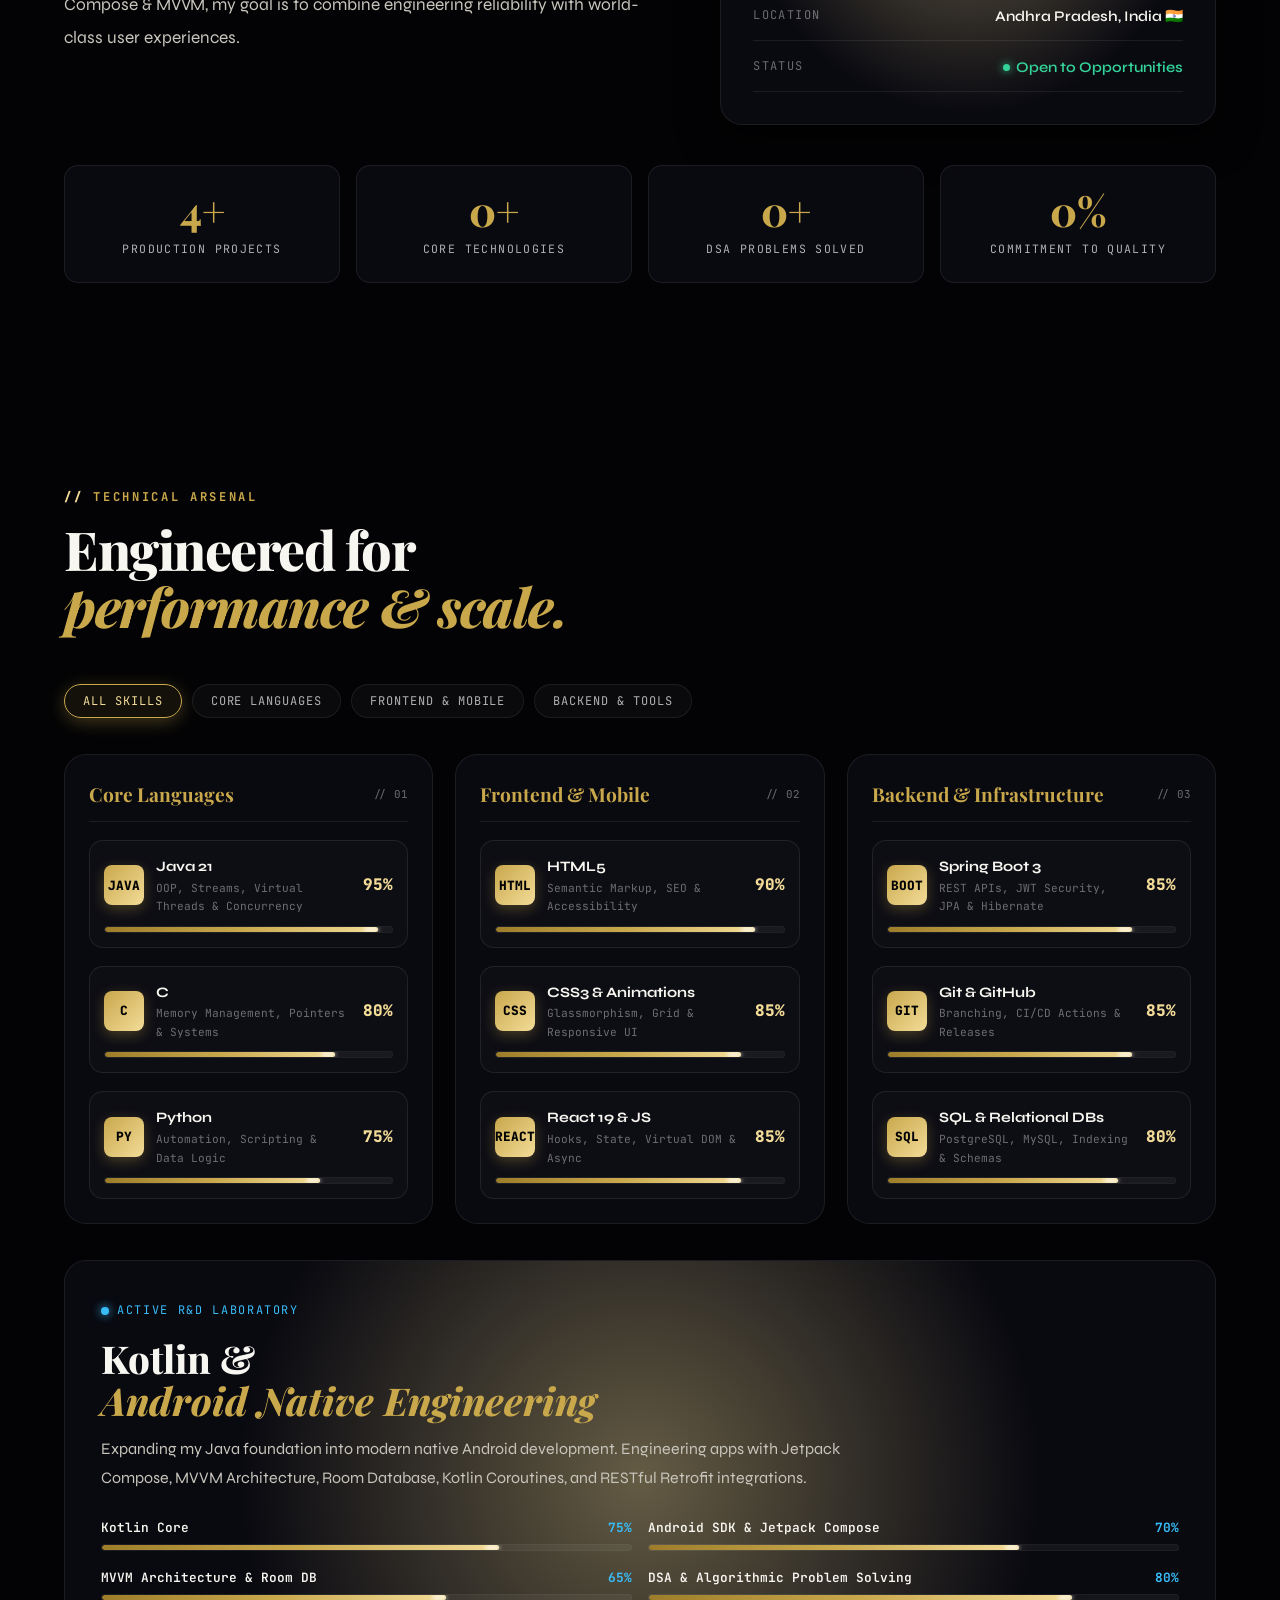
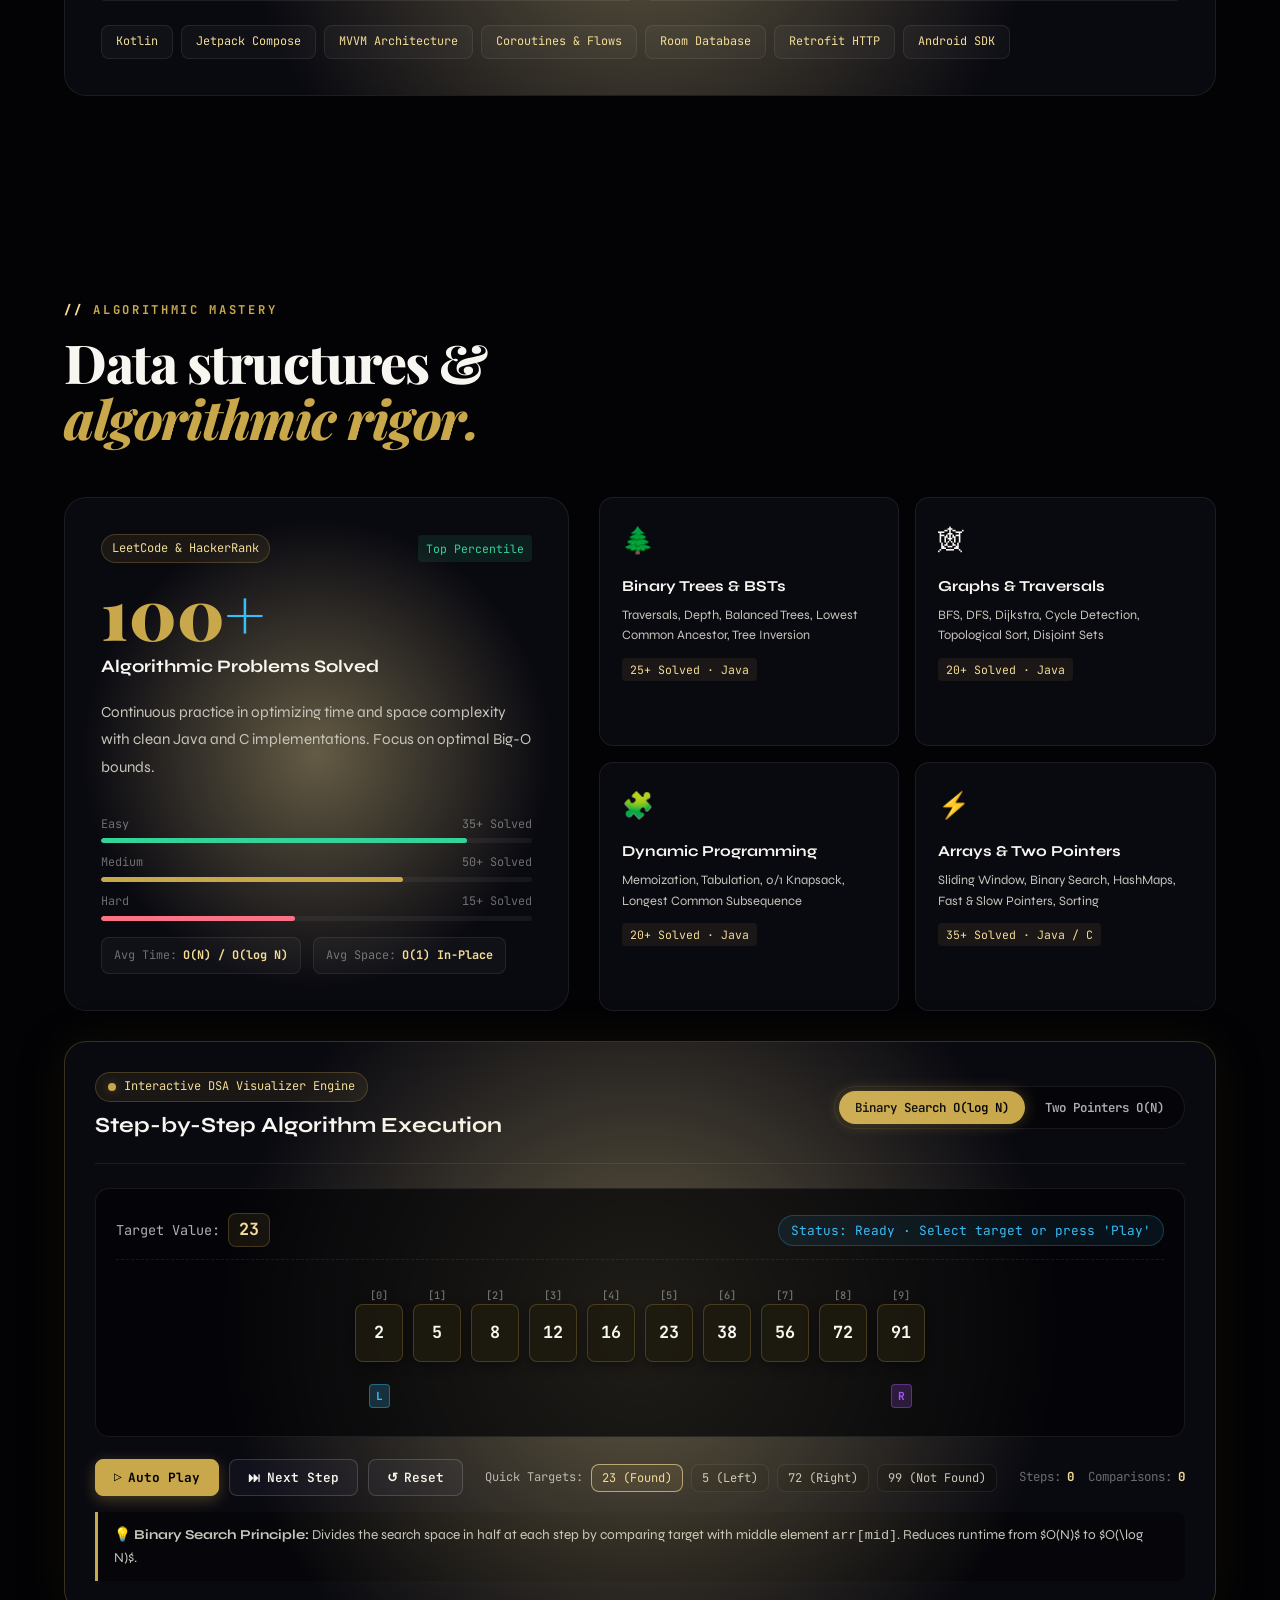
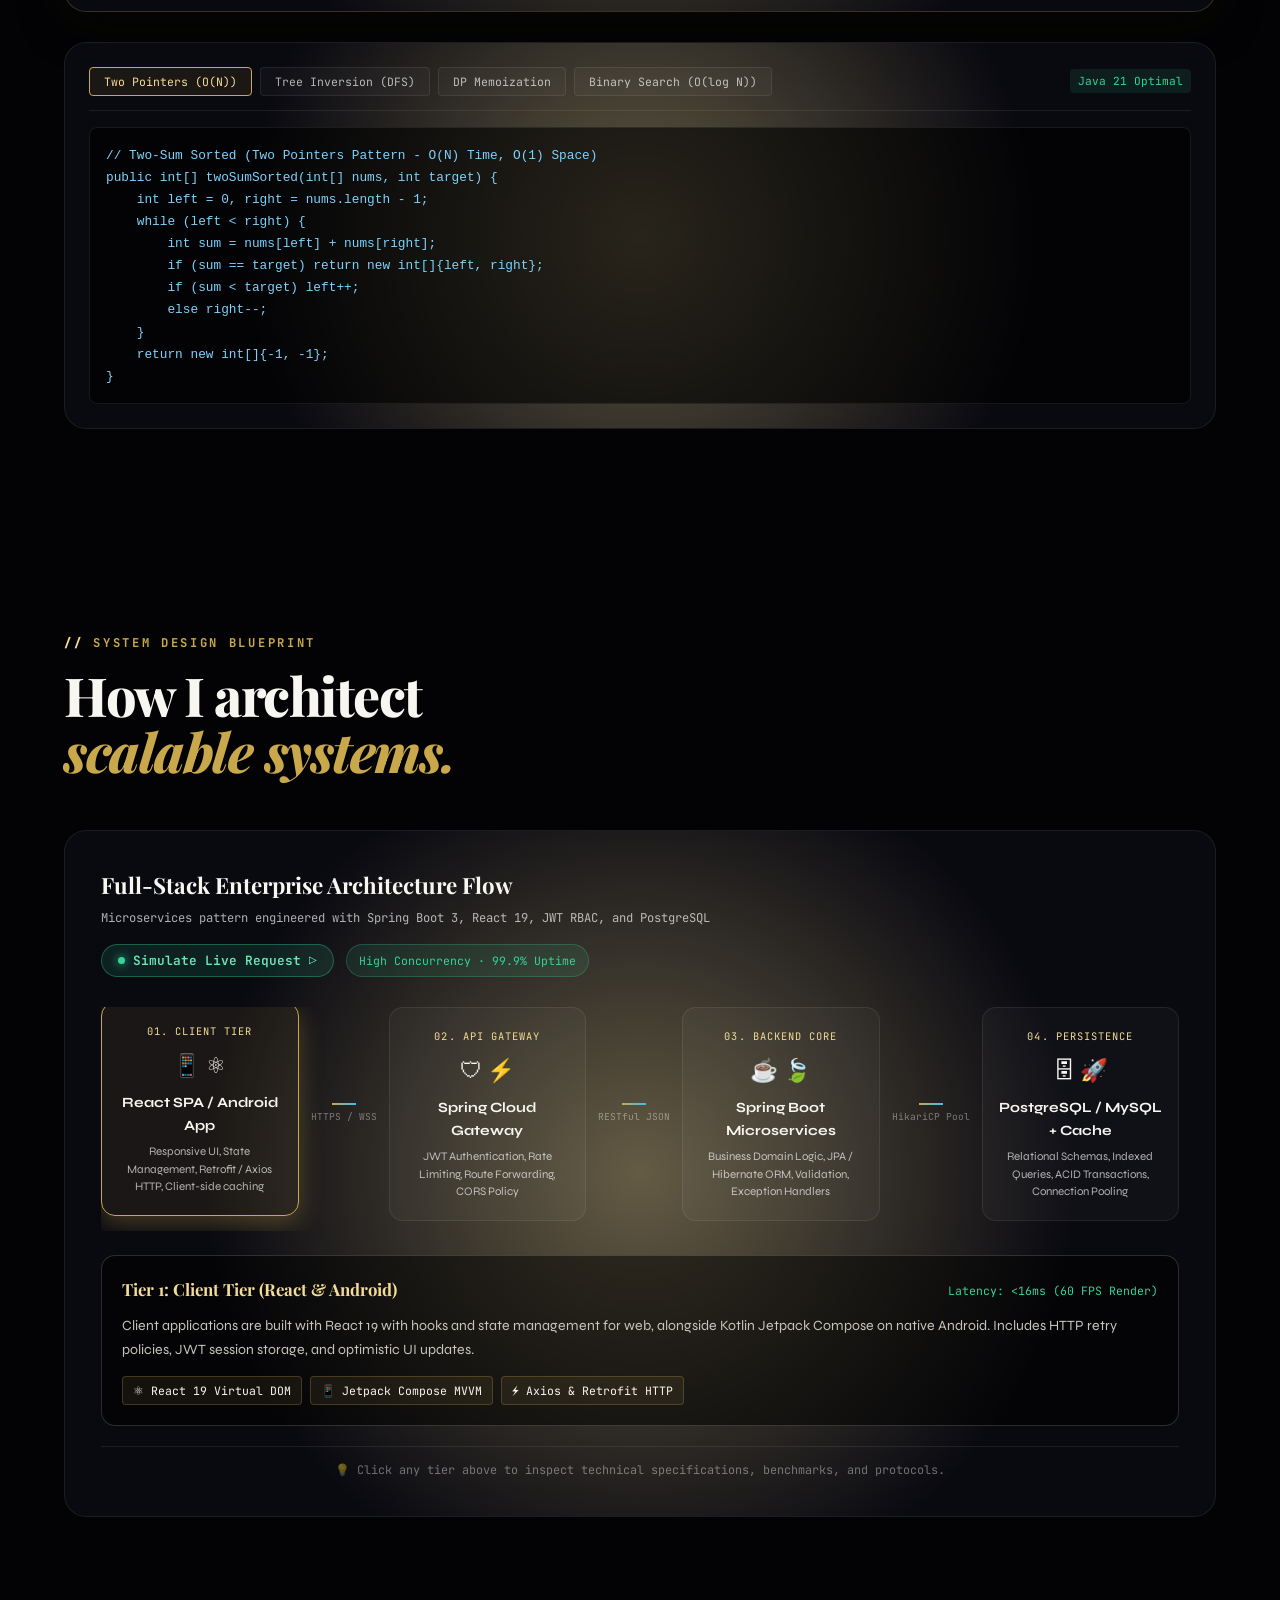
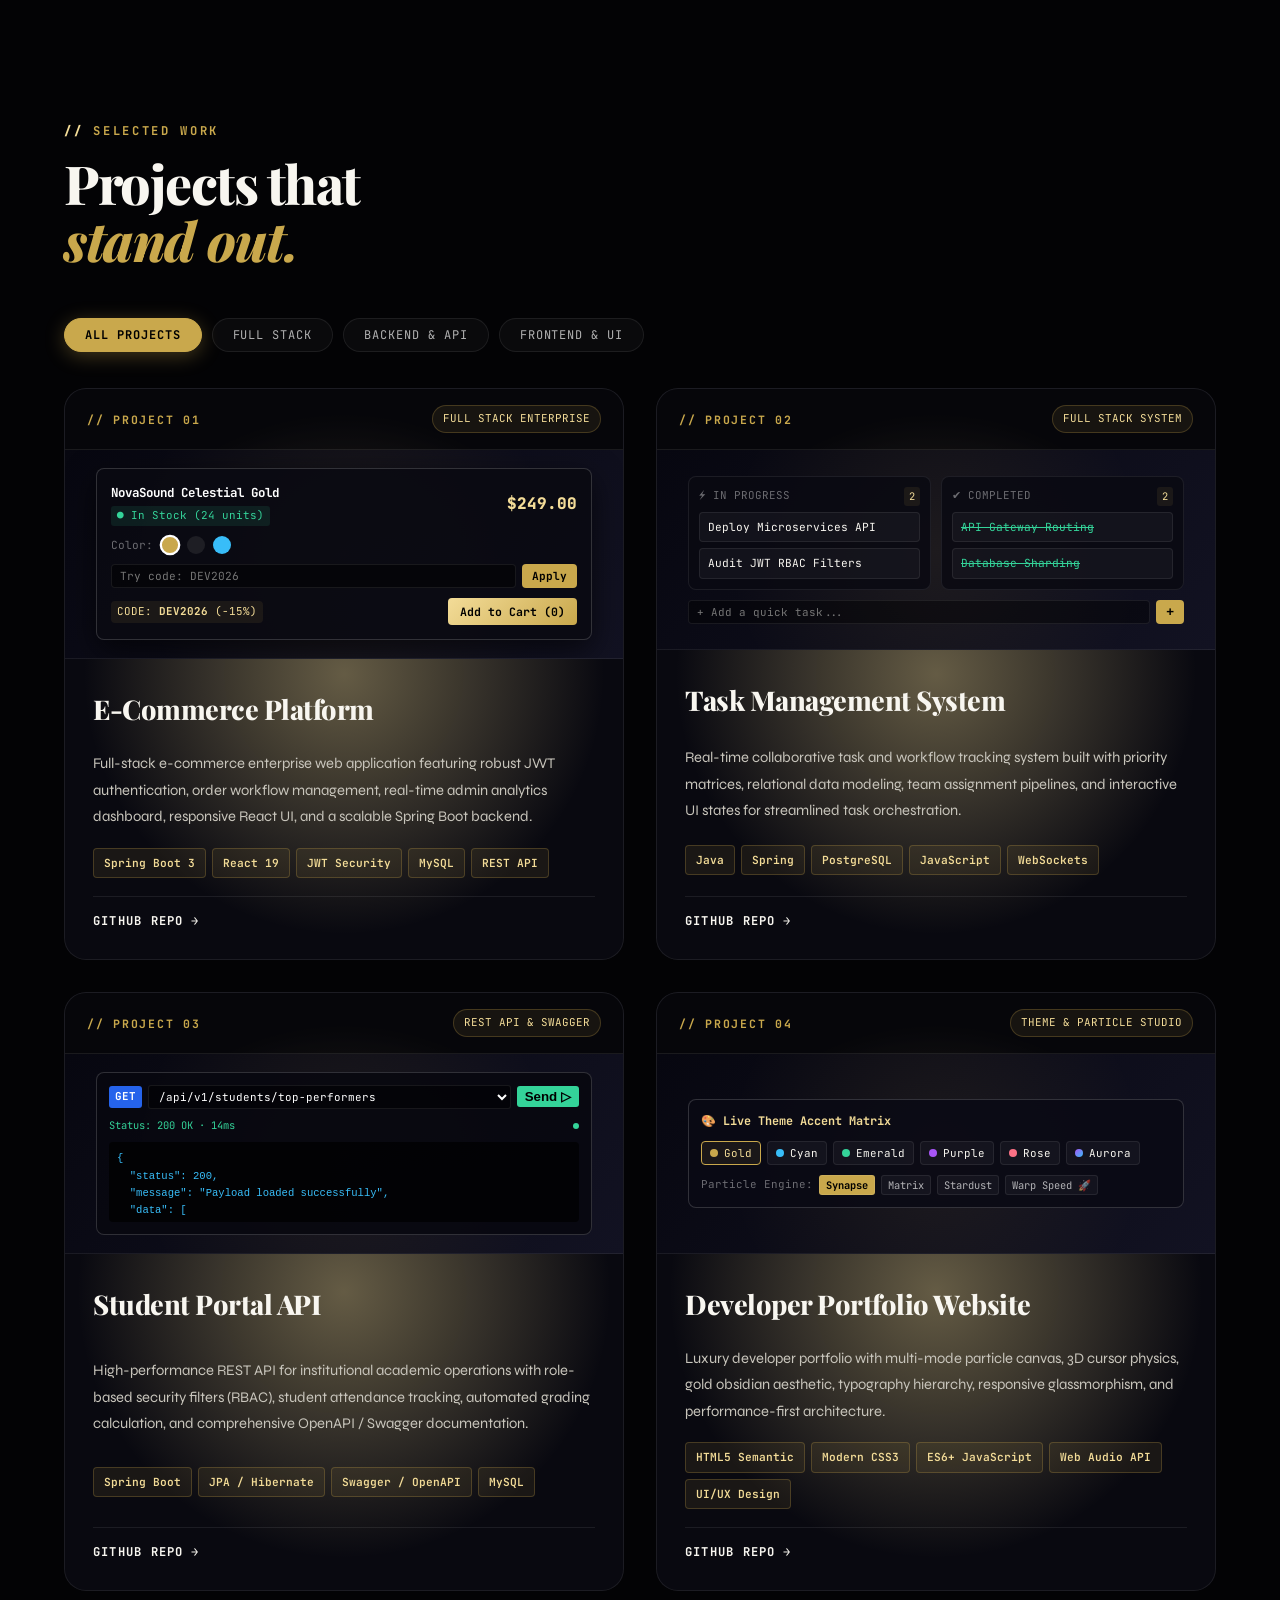
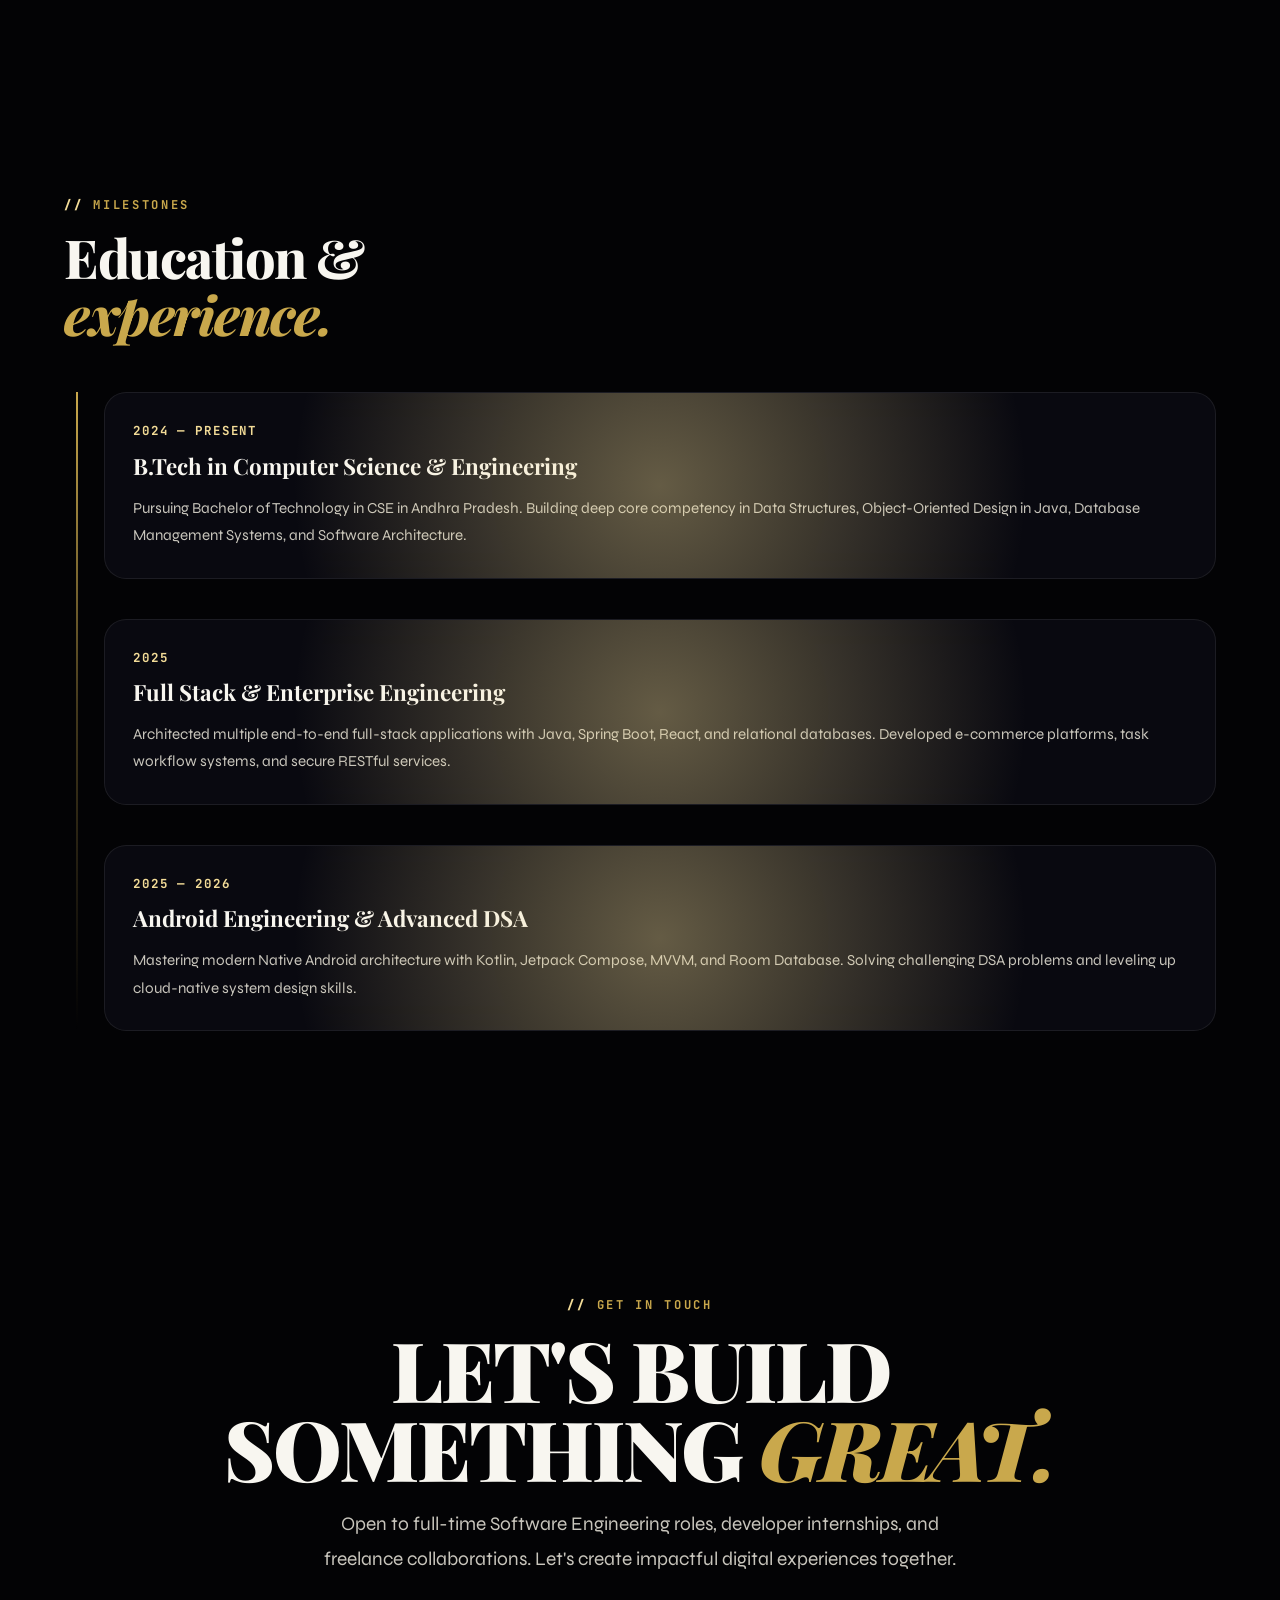
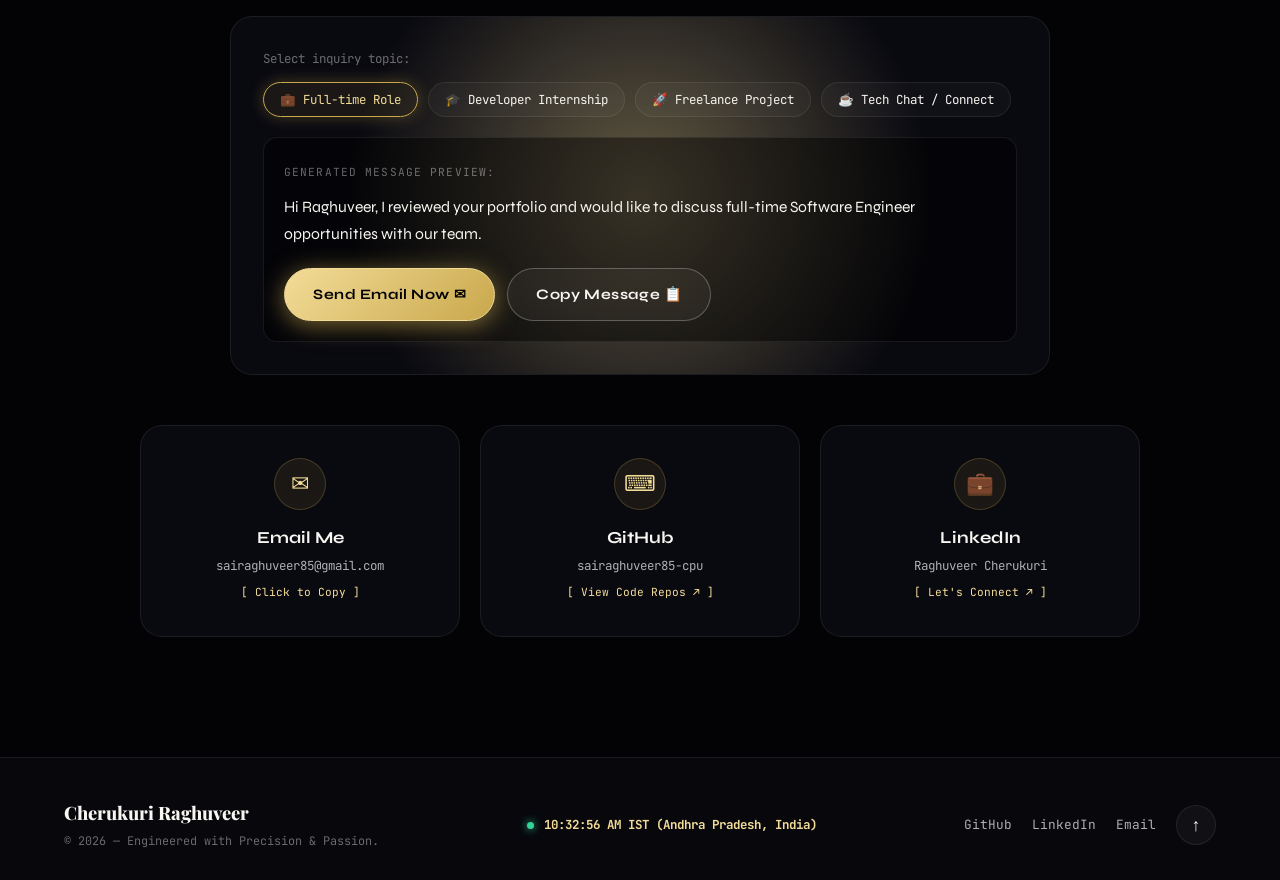
==== commit 6abce70e: "Update index.html" ====
--- a/index.html
+++ b/index.html
@@ -1,1987 +1,1553 @@
 <!DOCTYPE html>
 <html lang="en">
+
 <head>
-<!-- PREMIUM TAB + TASKBAR LO
- 
-
-
-
-
-
-OK -->
-
-<link rel="icon" type="image/png" sizes="32x32" href="favicon.png">
-
-<link rel="icon" type="image/png" sizes="192x192" href="favicon.png">
-
-<link rel="apple-touch-icon" sizes="180x180" href="favicon.png">
-
-<meta name="theme-color" content="#050505">
-
-<meta name="msapplication-navbutton-color" content="#050505">
-
-<meta name="apple-mobile-web-app-capable" content="yes">
-
-<meta name="apple-mobile-web-app-status-bar-style" content="black-translucent">
-
-<meta name="mobile-web-app-capable" content="yes">
-
-<meta name="description"
-content="Cherukuri Raghuveer Portfolio Website">
-
-<link rel="manifest" href="site.webmanifest">
-<meta charset="UTF-8" />
-<meta name="viewport" content="width=device-width, initial-scale=1.0" />
-<title>Raghuveer.dev</title>
-
-<link rel="preconnect" href="https://fonts.googleapis.com">
-<link rel="preconnect" href="https://fonts.gstatic.com" crossorigin>
-<link href="https://fonts.googleapis.com/css2?family=Playfair+Display:wght@700;800;900&family=Syne:wght@400;500;600;700;800&family=JetBrains+Mono:wght@400;500&display=swap" rel="stylesheet">
-
-<style>
-
-*{
-  margin:0;
-  padding:0;
-  box-sizing:border-box;
-}
-
-:root{
-  --bg:#050505;
-  --bg2:#0c0c12;
-  --card:#12121a;
-  --gold:#c9a84c;
-  --gold2:#f0d78d;
-  --text:#f5f1e8;
-  --muted:rgba(255,255,255,0.58);
-  --muted2:rgba(255,255,255,0.25);
-  --border:rgba(255,255,255,0.08);
-  --display:'Playfair Display',serif;
-  --sans:'Syne',sans-serif;
-  --mono:'JetBrains Mono',monospace;
-}
-
-html{
-  scroll-behavior:smooth;
-}
-
-body{
-  background:var(--bg);
-  color:var(--text);
-  font-family:var(--sans);
-  overflow-x:hidden;
-  -webkit-font-smoothing:antialiased;
-}
-
-body::-webkit-scrollbar{
-  width:10px;
-}
-
-body::-webkit-scrollbar-thumb{
-  background:var(--gold);
-}
-
-/* =========================
-   LIGHT THEME COLORS
-========================= */
-
-body.light-theme{
-  --bg:#f6f1e8;
-  --bg2:#ebe5db;
-  --card:#ffffff;
-  --text:#111111;
-  --muted:rgba(0,0,0,0.65);
-  --muted2:rgba(0,0,0,0.35);
-  --border:rgba(0,0,0,0.08);
-}
-
-/* =========================
-   PREMIUM TOGGLE
-========================= */
-
-.theme-toggle{
-  display:flex;
-  align-items:center;
-  justify-content:center;
-  cursor:pointer;
-}
-
-.toggle-track{
-  width:74px;
-  height:38px;
-  border-radius:999px;
-  background:rgba(255,255,255,0.08);
-  border:1px solid rgba(255,255,255,0.08);
-  position:relative;
-  overflow:hidden;
-  transition:.45s cubic-bezier(.16,1,.3,1);
-}
-
-.toggle-thumb{
-  position:absolute;
-  top:4px;
-  left:4px;
-  width:28px;
-  height:28px;
-  border-radius:50%;
-  background:linear-gradient(
-    135deg,
-    var(--gold),
-    var(--gold2)
-  );
-
-  display:flex;
-  align-items:center;
-  justify-content:center;
-
-  font-size:14px;
-  color:#000;
-
-  transition:
-  .45s cubic-bezier(.16,1,.3,1);
-}
-
-.toggle-thumb::before{
-  content:'☾';
-  transition:.4s ease;
-}
-
-/* LIGHT MODE ICON */
-
-body.light-theme .toggle-thumb::before{
-  content:'☀';
-  color:white;
-}
-
-/* STRETCH EFFECT */
-
-.theme-toggle:active .toggle-thumb{
-  width:38px;
-}
-
-/* LIGHT MODE ACTIVE */
-
-body.light-theme .toggle-track{
-  background:rgba(0,0,0,0.08);
-}
-
-body.light-theme .toggle-thumb{
-  left:42px;
-  background:#111;
-}
-
-/* SMOOTH WEBSITE TRANSITION */
-
-body,
-nav,
-.skill-card,
-.project-card,
-.about-card,
-.learning-box,
-.skills,
-footer{
-  transition:
-  background .45s ease,
-  color .45s ease,
-  border-color .45s ease;
-}
-
-/* NAV */
-
-/* =========================
-   PREMIUM NAVBAR
-========================= */
-
-nav{
-  position:fixed;
-  top:0;
-  left:0;
-  width:100%;
-
-  padding:28px 80px;
-
-  display:grid;
-  grid-template-columns:
-  1fr auto 1fr;
-
-  align-items:center;
-
-  z-index:999;
-
-  backdrop-filter:blur(18px);
-
-  background:rgba(5,5,5,0.45);
-
-  border-bottom:
-  1px solid rgba(255,255,255,0.05);
-  transition:transform .35s ease, background .45s ease, box-shadow .45s ease;
-}
-
-.nav-hidden{transform:translateY(-120%);pointer-events:none}
-
-/* LOGO */
-
-.logo{
-  justify-self:start;
-
-  font-family:var(--display);
-  font-size:24px;
-  font-weight:800;
-  letter-spacing:-1px;
-}
-
-.logo span{
-  color:var(--gold);
-}
-
-/* CENTER NAVIGATION */
-
-.nav-links{
-  display:flex;
-  align-items:center;
-  justify-content:center;
-
-  gap:42px;
-
-  list-style:none;
-
-  justify-self:center;
-}
-
-.nav-links a{
-  text-decoration:none;
-
-  color:var(--muted);
-
-  font-size:12px;
-
-  letter-spacing:.18em;
-
-  text-transform:uppercase;
-
-  font-weight:700;
-
-  transition:.3s;
-}
-
-.nav-links a:hover{
-  color:var(--gold);
-}
-
-/* Animated underline and entrance */
-.nav-links li{opacity:0;transform:translateY(-6px);transition:opacity .45s ease,transform .45s cubic-bezier(.16,1,.3,1)}
-.nav-links li.show{opacity:1;transform:none}
-.nav-links a{position:relative}
-.nav-links a::after{content:'';position:absolute;left:50%;transform:translateX(-50%) scaleX(0);bottom:-10px;width:60%;height:2px;background:var(--gold);border-radius:2px;transform-origin:center;transition:transform .32s cubic-bezier(.16,1,.3,1),opacity .3s}
-.nav-links a:hover::after,.nav-links a.active::after{transform:translateX(-50%) scaleX(1);opacity:1}
-
-/* Hamburger button */
-.hamburger{display:none;border:0;background:transparent;cursor:pointer;padding:8px;align-self:center}
-.hamburger span{display:block;width:24px;height:2px;background:var(--text);margin:5px 0;transition:all .35s}
-.hamburger.open span:nth-child(1){transform:translateY(7px) rotate(45deg)}
-.hamburger.open span:nth-child(2){opacity:0}
-.hamburger.open span:nth-child(3){transform:translateY(-7px) rotate(-45deg)}
-
-/* Mobile nav (slide down) */
-.mobile-nav{position:fixed;top:76px;left:0;right:0;background:linear-gradient(180deg, rgba(5,5,5,0.9), rgba(5,5,5,0.95));backdrop-filter:blur(8px);padding:20px 24px;display:flex;flex-direction:column;gap:16px;transform:translateY(-120%);transition:transform .45s cubic-bezier(.16,1,.3,1);z-index:998}
-.mobile-nav.open{transform:translateY(0)}
-.mobile-nav a{color:var(--text);text-decoration:none;font-weight:700;padding:8px 12px;border-radius:8px}
-
-/* Nav scrolled state */
-nav.scrolled{background:rgba(5,5,5,0.72);box-shadow:0 6px 30px rgba(0,0,0,0.45)}
-
-@media(max-width:950px){
-  .hamburger{display:block}
-}
-
-/* TOGGLE RIGHT SIDE */
-
-.theme-toggle{
-  justify-self:end;
-
-  display:flex;
-  align-items:center;
-  justify-content:center;
-
-  cursor:pointer;
-}
-
-/* =========================
-   MOBILE NAVBAR
-========================= */
-
-@media(max-width:950px){
-
-  nav{
-
-    grid-template-columns:
-    auto auto;
-
-    padding:18px 20px;
-
-  }
-
-  .logo{
-    font-size:18px;
-  }
-
-  .nav-links{
-    display:none;
-  }
-
-  .theme-toggle{
-    justify-self:end;
-  }
-
-}
-
-/* HERO */
-
-.hero{
-  min-height:100vh;
-  padding:140px 40px 80px;
-  position:relative;
-  overflow:hidden;
-}
-
-.hero-bg{
-  position:absolute;
-  bottom:-100px;
-  left:-20px;
-  font-size:320px;
-  font-weight:900;
-  opacity:.03;
-  font-family:var(--display);
-  letter-spacing:-14px;
-  pointer-events:none;
-}
-
-.hero-blob{
-  position:absolute;
-  right:-80px;
-  top:-40px;
-  width:420px;
-  height:420px;
-  background:linear-gradient(135deg, rgba(201,168,76,0.12), rgba(240,215,141,0.06));
-  filter:blur(28px);
-  border-radius:40% 60% 40% 60% / 60% 40% 60% 40%;
-  transform:rotate(12deg) scale(1);
-  animation:blobMove 14s ease-in-out infinite;
-  z-index:0;
-  pointer-events:none;
-}
-
-@keyframes blobMove{
-  0%{transform:translateY(0) rotate(0deg) scale(1);}
-  50%{transform:translateY(30px) rotate(6deg) scale(1.05);}
-  100%{transform:translateY(0) rotate(0deg) scale(1);}
-}
-
-.hero-right{z-index:2;}
-.hero-left{z-index:2;}
-
-.hero-grid{
-  display:grid;
-  grid-template-columns:1fr 1fr;
-  gap:120px;
-  align-items:center;
-}
-
-.hero-left{
-  position:relative;
-}
-
-.hero-left::before{
-  content:'';
-  position:absolute;
-  width:450px;
-  height:450px;
-  background:radial-gradient(circle,rgba(201,168,76,0.18),transparent 70%);
-  top:-140px;
-  left:-140px;
-  z-index:-1;
-}
-
-.hero-tag{
-  color:var(--gold);
-  font-family:var(--mono);
-  font-size:12px;
-  letter-spacing:.2em;
-  text-transform:uppercase;
-  margin-bottom:36px;
-}
-
-.hero-title{
-  font-family:var(--display);
-  font-size:90px;
-  line-height:.82;
-  letter-spacing:-7px;
-  text-transform:uppercase;
-  background:linear-gradient(90deg,var(--text),var(--gold2));
-  -webkit-background-clip:text;
-  background-clip:text;
-  color:transparent;
-  -webkit-text-fill-color:transparent;
-  text-shadow:0 6px 18px rgba(0,0,0,0.45);
-}
-
-.hero-sub{
-  margin-top:18px;
-  font-family:var(--mono);
-  color:var(--muted);
-  font-size:16px;
-  letter-spacing:.18em;
-}
-
-/* Stabilize subtitle area to avoid layout shifts during typing */
-.hero-sub{
-  display:block;
-  height:1.4em; /* reserve vertical space */
-  line-height:1.4em;
-  overflow:hidden;
-}
-
-#typed{
-  display:inline-block;
-  white-space:nowrap;
-  overflow:hidden;
-  text-overflow:ellipsis;
-  min-width:12ch; /* fallback; script will set exact width */
-}
-
-.hero-title em{
-  color:var(--gold);
-  font-style:italic;
-}
-
-.hero-desc{
-  font-size:18px;
-  line-height:2;
-  color:var(--muted);
-  max-width:580px;
-  border-left:1px solid rgba(255,255,255,0.1);
-  padding-left:30px;
-  margin-bottom:50px;
-}
-
-.hero-buttons{
-  display:flex;
-  gap:20px;
-}
-
-.btn{
-  padding:16px 34px;
-  text-decoration:none;
-  border-radius:4px;
-  font-size:12px;
-  letter-spacing:.15em;
-  text-transform:uppercase;
-  font-weight:700;
-  transition:.3s;
-}
-
-.btn-gold{
-  background:var(--gold);
-  color:#000;
-}
-
-.btn-gold:hover{
-  transform:translateY(-4px);
-  background:var(--gold2);
-}
-
-.btn-outline{
-  border:1px solid rgba(255,255,255,0.15);
-  color:var(--text);
-}
-
-.btn-outline:hover{
-  border-color:var(--gold);
-  color:var(--gold);
-  transform:translateY(-4px);
-}
-
-/* BUTTON RIPPLE */
-.btn{position:relative;overflow:hidden}
-.btn:after{content:'';position:absolute;border-radius:50%;background:rgba(0,0,0,0.08);transform:scale(0);opacity:0;transition:transform .5s,opacity .8s}
-.btn:active:after{transform:scale(6);opacity:1;transition:0s}
-
-/* SKILLS PROGRESS (large, standalone) */
-.skills-progress{
-  margin-top:48px;
-  background:transparent;
-  border:0;
-  padding:0;
-  border-radius:0;
-  max-width:100%;
-}
-.skill-row{display:flex;align-items:center;gap:24px;margin-bottom:22px}
-.skill-label{width:260px;display:flex;justify-content:space-between;align-items:center;color:var(--muted);font-family:var(--mono);font-size:16px}
-.skill-label strong{color:var(--text);font-size:20px}
-.skill-label span{color:var(--gold);font-weight:800;font-size:16px}
-.progress-track{height:20px;background:rgba(255,255,255,0.03);border-radius:999px;overflow:hidden;border:1px solid rgba(255,255,255,0.03);flex:1}
-.progress-fill{height:100%;width:0;background:linear-gradient(90deg,var(--gold),var(--gold2));border-radius:999px;transition:width 1.2s cubic-bezier(.16,1,.3,1);box-shadow:0 10px 30px rgba(201,168,76,0.08)}
-
-.hero-stats{
-  margin-top:90px;
-  border-top:1px solid var(--border);
-  padding-top:50px;
-  display:flex;
-  justify-content:space-between;
-}
-
-.stat h2{
-  font-size:52px;
-  color:var(--gold);
-  font-family:var(--display);
-}
-
-.stat p{
-  margin-top:8px;
-  font-size:11px;
-  letter-spacing:.15em;
-  text-transform:uppercase;
-  color:var(--muted);
-}
-
-/* SECTION */
-
-.section{
-  padding:160px 80px;
-}
-
-.section-title-small{
-  color:var(--gold);
-  font-family:var(--mono);
-  letter-spacing:.2em;
-  text-transform:uppercase;
-  font-size:11px;
-  margin-bottom:30px;
-}
-
-.section-title{
-  font-family:var(--display);
-  font-size:86px;
-  line-height:.9;
-  letter-spacing:-4px;
-}
-
-.section-title em{
-  color:var(--gold);
-  font-style:italic;
-}
-
-/* ABOUT */
-
-.about-grid{
-  display:grid;
-  grid-template-columns:1fr 1fr;
-  gap:90px;
-  margin-top:80px;
-}
-
-.about-text{
-  font-size:20px;
-  line-height:2;
-  color:var(--muted);
-}
-
-.about-text p{
-  margin-bottom:1.5rem;
-}
-
-.about-text p:last-child{
-  margin-bottom:0;
-}
-
-.about-text strong{
-  color:var(--text);
-}
-
-.about-card{
-  background:var(--card);
-  border:1px solid var(--border);
-  padding:50px;
-  border-radius:12px;
-}
-
-.about-card h3{
-  font-size:28px;
-  margin-bottom:24px;
-}
-
-.about-list{
-  display:flex;
-  flex-direction:column;
-  gap:22px;
-}
-
-.about-item{
-  display:flex;
-  justify-content:space-between;
-  padding-bottom:16px;
-  border-bottom:1px solid rgba(255,255,255,0.05);
-}
-
-.about-item span:first-child{
-  color:var(--muted2);
-  font-size:12px;
-  letter-spacing:.15em;
-  text-transform:uppercase;
-}
-
-.about-item span:last-child{
-  font-weight:600;
-}
-
-/* SKILLS */
-
-.skills{
-  background:var(--bg2);
-}
-/* Skills: premium animated cards + progress bars */
-.skills-list{margin-top:60px}
-.skill-groups{display:grid;grid-template-columns:repeat(3,1fr);gap:22px}
-.skill-group{background:var(--card);border:1px solid var(--border);padding:28px;border-radius:14px;box-shadow:0 8px 40px rgba(0,0,0,0.45);}
-.skill-group h3{font-family:var(--display);font-size:20px;margin-bottom:18px;color:var(--gold);letter-spacing:.12em}
-.skill-group{position:relative;overflow:hidden;border-color:rgba(201,168,76,0.06);background:linear-gradient(180deg, rgba(255,255,255,0.01), rgba(0,0,0,0.06));}
-.skill-group::before{content:'';position:absolute;inset:0;background-image:repeating-linear-gradient(135deg, rgba(255,255,255,0.02) 0 2px, transparent 2px 10px);opacity:0.03;pointer-events:none}
-.skill-card{display:flex;gap:18px;align-items:center;padding:18px;background:linear-gradient(180deg, rgba(255,255,255,0.01), rgba(0,0,0,0.02));border-radius:14px;margin-bottom:14px;border:1px solid rgba(255,255,255,0.03);transition:transform .38s cubic-bezier(.16,1,.3,1),box-shadow .38s ease;transform-style:preserve-3d}
-.skill-card:hover{transform:translateY(-12px) rotateX(2deg) scale(1.02);box-shadow:0 24px 60px rgba(201,168,76,0.10), inset 0 0 60px rgba(201,168,76,0.02);border-color:rgba(201,168,76,0.22)}
-.skill-card:focus{outline:none;transform:translateY(-12px) rotateX(2deg) scale(1.02);box-shadow:0 24px 60px rgba(201,168,76,0.12), inset 0 0 80px rgba(201,168,76,0.04);border-color:rgba(201,168,76,0.26)}
-.skill-card:focus-visible{box-shadow:0 28px 80px rgba(201,168,76,0.16), inset 0 0 100px rgba(201,168,76,0.06);border-color:rgba(201,168,76,0.28)}
-.skill-left{width:64px;height:64px;flex:0 0 64px;border-radius:12px;background:linear-gradient(135deg,var(--gold),var(--gold2));display:flex;align-items:center;justify-content:center;font-family:var(--mono);font-weight:800;color:#000;box-shadow:inset 0 -6px 18px rgba(0,0,0,0.25), 0 6px 18px rgba(0,0,0,0.35);backdrop-filter:blur(6px);font-size:14px;line-height:1;position:relative}
-.skill-left::after{content:'';position:absolute;inset:5px;border-radius:10px;border:1px solid rgba(255,255,255,0.02);box-shadow:inset 0 6px 18px rgba(255,255,255,0.02)}
-.skill-body{flex:1;min-width:0}
-.skill-row{display:flex;justify-content:space-between;align-items:center;margin-bottom:8px}
-.skill-name{font-family:var(--display);font-size:16px}
-.skill-category{font-family:var(--mono);font-size:11px;color:var(--muted);letter-spacing:.12em}
-.skill-percent{font-family:var(--mono);font-weight:800;color:var(--gold);transition:transform .28s, color .28s}
-.progress{height:16px;background:linear-gradient(90deg, rgba(255,255,255,0.02), rgba(0,0,0,0.06));border-radius:999px;position:relative;overflow:hidden;border:1px solid rgba(255,255,255,0.04);background-image:repeating-linear-gradient(90deg, rgba(255,255,255,0.01) 0 2px, transparent 2px 12px);mix-blend-mode:overlay}
-.progress-fill{position:absolute;left:0;top:0;bottom:0;width:0%;background:linear-gradient(90deg,var(--gold),#fff,var(--gold2));background-size:300% 100%;border-radius:999px;box-shadow:0 12px 46px rgba(201,168,76,0.12);transition:width 1.6s cubic-bezier(.16,1,.3,1);will-change:width,transform}
-.progress-fill::after{content:'';position:absolute;right:-40%;top:0;bottom:0;width:40%;background:linear-gradient(90deg,rgba(255,255,255,0.18),rgba(255,255,255,0.02));transform:skewX(-18deg);opacity:0.12;filter:blur(6px)}
-.progress-glow{position:absolute;left:0;top:-8px;height:30px;width:0;background:linear-gradient(90deg,var(--gold),var(--gold2));filter:blur(20px);opacity:0.6;border-radius:999px;pointer-events:none;transition:width 1.6s cubic-bezier(.16,1,.3,1),left .35s}
-
-@keyframes sheenMove{0%{background-position:0% 50%}100%{background-position:100% 50%}}
-.progress-fill.animate{animation:sheenMove 2.8s linear infinite}
-
-.progress-dot{position:absolute;top:50%;left:0;width:14px;height:14px;border-radius:50%;transform:translate(-50%,-50%);background:linear-gradient(180deg,var(--gold),var(--gold2));box-shadow:0 10px 30px rgba(201,168,76,0.32),0 0 40px rgba(201,168,76,0.06);transition:left 1.6s cubic-bezier(.16,1,.3,1),transform .28s;pointer-events:none}
-.progress-dot.pulse{animation:pulseGlow 1.6s ease-in-out infinite}
-@keyframes pulseGlow{0%{transform:translate(-50%,-50%) scale(1);filter:blur(0)}50%{transform:translate(-50%,-50%) scale(1.12);filter:blur(2px)}100%{transform:translate(-50%,-50%) scale(1);filter:blur(0)}}
-
-/* moving dot that follows the progress edge */
-.progress-dot{position:absolute;top:50%;left:0;width:12px;height:12px;border-radius:50%;transform:translate(-50%,-50%);background:linear-gradient(180deg,var(--gold),var(--gold2));box-shadow:0 6px 22px rgba(201,168,76,0.28);transition:left 1.6s cubic-bezier(.16,1,.3,1),transform .28s;pointer-events:none}
-
-/* subtle icon float on hover */
-.skill-card:hover .skill-left{transform:translateY(-4px)}
-
-/* shimmer sweep */
-@keyframes shimmerMove{from{transform:translateX(-120%)}to{transform:translateX(120%)}}
-.progress-fill .shimmer{position:absolute;left:0;top:0;bottom:0;width:18%;background:linear-gradient(90deg, transparent, rgba(255,255,255,0.22), transparent);transform:translateX(-120%);pointer-events:none;opacity:0.85}
-.progress-fill.animate .shimmer{animation:shimmerMove 1.8s ease-in-out forwards}
-
-/* accessibility: respect reduced motion */
-@media (prefers-reduced-motion: reduce){
-  .skill-card, .progress-fill{transition:none !important;}
-  .progress-fill .shimmer{animation:none}
-}
-
-@media(max-width:1100px){.skill-groups{grid-template-columns:repeat(2,1fr)}}
-@media(max-width:700px){.skill-groups{grid-template-columns:1fr}}
-
-/* Mobile / Phone alignment tweaks */
-@media (max-width:700px){
-  .skill-group{padding:20px}
-  .skill-card{padding:14px;gap:12px;border-radius:12px}
-  .skill-left{width:56px;height:56px;flex:0 0 56px}
-  .skill-name{font-size:15px}
-  .skill-category{font-size:11px}
-  .skill-percent{font-size:13px;min-width:48px;flex-shrink:0;text-align:right}
-  .progress{height:14px}
-  .progress-glow{top:-7px;height:28px}
-}
-
-@media (max-width:450px){
-  .skill-groups{gap:14px}
-  .skill-card{padding:12px;gap:10px}
-  .skill-card{align-items:center}
-  .skill-left{width:48px;height:48px;flex:0 0 48px}
-  .skill-body{min-width:0}
-  .skill-row{gap:8px}
-  .skill-name{font-size:14px}
-  .skill-category{font-size:10px}
-  .skill-percent{min-width:44px;flex:0 0 44px;text-align:right}
-  .progress{height:12px}
-  .progress-fill::after{right:-30%}
-  .progress-dot{width:12px;height:12px}
-  .skill-group h3{font-size:18px}
-}
-
-/* PROJECTS */
-
-.projects-grid{
-  display:grid;
-  grid-template-columns:1fr 1fr;
-  gap:32px;
-  margin-top:90px;
-}
-
-.project-card{
-  background:var(--card);
-  border:1px solid var(--border);
-  border-radius:14px;
-  padding:54px;
-  transition:.35s;
-  position:relative;
-  overflow:hidden;
-}
-
-.project-card:hover{
-  transform:translateY(-8px);
-  border-color:rgba(201,168,76,0.35);
-}
-
-.project-card::before{
-  content:'';
-  position:absolute;
-  top:0;
-  left:0;
-  width:100%;
-  height:2px;
-  background:linear-gradient(90deg,var(--gold),transparent);
-}
-
-.project-number{
-  font-family:var(--mono);
-  color:var(--gold);
-  margin-bottom:24px;
-}
-
-.project-title{
-  font-size:42px;
-  font-family:var(--display);
-  margin-bottom:20px;
-}
-
-.project-desc{
-  color:var(--muted);
-  line-height:2;
-  margin-bottom:32px;
-}
-
-.project-tech{
-  display:flex;
-  flex-wrap:wrap;
-  gap:10px;
-}
-
-.project-tech span{
-  border:1px solid rgba(201,168,76,0.18);
-  padding:8px 14px;
-  border-radius:4px;
-  color:var(--gold);
-  font-size:11px;
-  font-family:var(--mono);
-}
-
-/* LEARNING */
-
-.learning-box{
-  margin-top:90px;
-  background:var(--card);
-  border:1px solid var(--border);
-  border-radius:18px;
-  padding:80px;
-}
-
-.learning-title{
-  font-size:64px;
-  line-height:.9;
-  font-family:var(--display);
-  margin-bottom:30px;
-}
-
-.learning-title em{
-  color:var(--gold);
-}
-
-.learning-desc{
-  color:var(--muted);
-  line-height:2;
-  font-size:18px;
-  max-width:760px;
-  margin-bottom:50px;
-}
-
-.learning-tags{
-  display:flex;
-  flex-wrap:wrap;
-  gap:14px;
-}
-
-.learning-tags span{
-  padding:12px 18px;
-  border:1px solid rgba(255,255,255,0.08);
-  border-radius:4px;
-  color:var(--gold);
-  font-size:12px;
-  font-family:var(--mono);
-}
-
-/* CONTACT */
-
-.contact{
-  text-align:center;
-  position:relative;
-  overflow:hidden;
-}
-
-.contact::before{
-  content:'';
-  position:absolute;
-  width:700px;
-  height:700px;
-  background:radial-gradient(circle,rgba(201,168,76,0.12),transparent 70%);
-  top:50%;
-  left:50%;
-  transform:translate(-50%,-50%);
-}
-
-.contact-title{
-  font-size:120px;
-  line-height:.82;
-  letter-spacing:-6px;
-  font-family:var(--display);
-  position:relative;
-}
-
-.contact-title em{
-  color:var(--gold);
-}
-
-.contact-text{
-  max-width:700px;
-  margin:40px auto;
-  color:var(--muted);
-  line-height:2;
-  font-size:18px;
-  position:relative;
-}
-
-.contact-buttons{
-  display:flex;
-  justify-content:center;
-  gap:20px;
-  position:relative;
-}
-
-/* FOOTER */
-
-footer{
-  border-top:1px solid rgba(255,255,255,0.06);
-  padding:36px 80px;
-  display:flex;
-  justify-content:space-between;
-  align-items:center;
-}
-
-.footer-left{
-  color:var(--muted2);
-  font-size:12px;
-  font-family:var(--mono);
-}
-
-.footer-links{
-  display:flex;
-  gap:30px;
-}
-
-.footer-links a{
-  color:var(--muted2);
-  text-decoration:none;
-  font-size:12px;
-  transition:.3s;
-}
-
-.footer-links a:hover{
-  color:var(--gold);
-}
-
-/* ANIMATIONS */
-
-.fade{
-  opacity:0;
-  transform:translateY(80px) scale(.96);
-  filter:blur(12px);
-  transition:
-    opacity 1.2s cubic-bezier(.16,1,.3,1),
-    transform 1.2s cubic-bezier(.16,1,.3,1),
-    filter 1.2s cubic-bezier(.16,1,.3,1);
-}
-
-.fade.show{
-  opacity:1;
-  transform:translateY(0px) scale(1);
-  filter:blur(0px);
-}
-
-/* MOBILE */
-/* =========================
-   MOBILE THEME TOGGLE
-========================= */
-
-.theme-toggle{
-  margin-left:auto;
-}
-
-.toggle-track{
-  width:64px;
-  height:34px;
-}
-
-.toggle-thumb{
-  width:24px;
-  height:24px;
-  top:4px;
-  left:4px;
-  font-size:12px;
-}
-
-/* LIGHT MODE POSITION */
-
-body.light-theme .toggle-thumb{
-  left:36px;
-}
-
-/* BETTER TOUCH */
-
-.theme-toggle{
-  padding:4px;
-}
-
-/* SMALL STRETCH */
-
-.theme-toggle:active .toggle-thumb{
-  width:32px;
-}
-@media(max-width:950px){
-
-  nav{
-    padding:22px 24px;
-  }
-
-  .nav-links{
-    display:none;
-  }
-
-  .hero{
-    padding:120px 18px 60px;
-  }
-
-  .hero-grid{
-    grid-template-columns:1fr;
-    gap:70px;
-  }
-
-  .hero-title{
-    font-size:56px;
-  }
-
-  .hero-bg{
-    font-size:120px;
-  }
-
-  .hero-stats{
-    flex-wrap:wrap;
-    gap:40px;
-  }
-
-  .section{
-    padding:110px 24px;
-  }
-
-  .section-title{
-    font-size:58px;
-  }
-
-  .about-grid,
-  .skills-list,
-  .projects-grid{
-    grid-template-columns:1fr;
-  }
-
-  .learning-box{
-    padding:40px 28px;
-  }
-
-  .learning-title{
-    font-size:48px;
-  }
-
-  .contact-title{
-    font-size:72px;
-  }
-
-  footer{
-    flex-direction:column;
-    gap:18px;
-    text-align:center;
-    padding:30px 24px;
-  }
-
-}
-
-/* Aggressive mobile optimizations */
-@media (max-width:700px){
-  /* reduce heavy visual effects */
-  :root{--gold2:var(--gold);} /* avoid extra gradients on tiny screens */
-  body{ -webkit-font-smoothing:antialiased; }
-  nav{padding:14px 18px}
-  .hero{padding:100px 16px 48px}
-  .hero-title{font-size:44px}
-  .hero-bg{display:none}
-  .hero-blob{display:none}
-
-  /* simplify shadows and glows for battery/CPU */
-  .skill-group, .skill-card, .project-card, .about-card{box-shadow:0 6px 18px rgba(0,0,0,0.45)}
-  .progress-fill{transition:width .9s cubic-bezier(.16,1,.3,1)}
-  .progress-glow{display:none}
-  .progress-fill.animate{animation:none}
-  .progress-fill .shimmer{display:none}
-
-  /* remove heavy backdrop blur on small devices */
-  nav, .skill-left{backdrop-filter:none}
-
-  /* make touch targets larger */
-  .btn{padding:14px 28px;font-size:14px}
-}
-
-/* touch-active class provides brief highlight on tap */
-.touch-active{transform:translateY(-6px) scale(1.01);box-shadow:0 18px 40px rgba(201,168,76,0.08);}
-
-@media (max-width:450px){
-  .section{padding:70px 18px}
-  .skills-list{margin-top:36px}
-  .skill-group{padding:18px}
-  .skill-card{padding:10px}
-  .skill-name{font-size:13px}
-  .skill-percent{font-size:12px}
-}
-
-/* Stronger mobile alignment overrides for better visual balance */
-@media (max-width:950px){
-  nav{
-    grid-template-columns: auto 1fr auto;
-    align-items:center;
-    padding:12px 18px;
-  }
-  .logo{justify-self:start;font-size:18px}
-  .hamburger{justify-self:end}
-  .theme-toggle{justify-self:end;margin-left:8px}
-  .nav-links{display:none}
-
-  /* center main hero content on narrow screens */
-  .hero-left, .hero-right{text-align:center}
-  .hero-left::before{left:50%;transform:translateX(-50%);top:-80px}
-  .hero-desc{margin:20px auto;max-width:520px;border-left:none;padding-left:0}
-  .hero-title{font-size:56px}
-
-  /* center section titles and content for readability */
-  .section-title, .section-title-small{display:block;text-align:center}
-  .about-text, .project-title, .learning-title, .contact-title{text-align:center}
-
-  /* mobile nav sits just under the nav bar */
-  .mobile-nav{top:64px}
-
-  /* skills compact alignment */
-  .skill-card{align-items:center}
-  .skill-row{align-items:center}
-  .skill-percent{white-space:nowrap}
-}
-
-</style>
+  <meta charset="UTF-8" />
+  <meta name="viewport" content="width=device-width, initial-scale=1.0" />
+  <title>Cherukuri Raghuveer — Full Stack & Android Engineer</title>
+
+  <!-- SEO & Social Meta -->
+  <meta name="description"
+    content="Cherukuri Raghuveer — Full Stack Engineer specializing in Java 21, Spring Boot 3, React 19, and Android Native Development (Kotlin). Architecting high-concurrency systems and responsive digital experiences." />
+  <meta name="keywords" content="Cherukuri Raghuveer, Full Stack Developer, Java, Spring Boot, React, Android Developer, Kotlin, DSA, Software Engineer Portfolio" />
+  <meta name="author" content="Cherukuri Raghuveer" />
+  <meta name="theme-color" content="#030305" />
+  <meta name="msapplication-navbutton-color" content="#030305" />
+  <meta name="apple-mobile-web-app-capable" content="yes" />
+  <meta name="apple-mobile-web-app-status-bar-style" content="black-translucent" />
+
+  <!-- OpenGraph / Social Media -->
+  <meta property="og:type" content="website" />
+  <meta property="og:title" content="Cherukuri Raghuveer — Full Stack & Android Engineer" />
+  <meta property="og:description" content="Explore production projects, interactive CLI sandbox, system architecture blueprints, and algorithmic benchmarks." />
+  <meta property="og:url" content="https://github.com/sairaghuveer85-cpu" />
+
+  <!-- Icons & Webmanifest -->
+  <link rel="icon" type="image/png" sizes="32x32" href="favicon.png" />
+  <link rel="icon" type="image/png" sizes="192x192" href="favicon.png" />
+  <link rel="apple-touch-icon" sizes="180x180" href="favicon.png" />
+  <link rel="manifest" href="site.webmanifest" />
+
+  <!-- Google Fonts: Editorial Display + Modern Sans + Code Mono -->
+  <link rel="preconnect" href="https://fonts.googleapis.com" />
+  <link rel="preconnect" href="https://fonts.gstatic.com" crossorigin />
+  <link
+    href="https://fonts.googleapis.com/css2?family=JetBrains+Mono:wght@400;500;600;700;800&family=Playfair+Display:ital,wght@0,600;0,700;0,800;0,900;1,600;1,700;1,800&family=Syne:wght@400;500;600;700;800&family=Inter:wght@300;400;500;600;700;800&display=swap"
+    rel="stylesheet" />
+
+  <!-- Stylesheet -->
+  <link rel="stylesheet" href="styles.css" />
 </head>
 
 <body>
 
-<nav>
-  <div class="logo">Build By <span>Raghuveer</span>.</div>
-  <button class="hamburger" id="hamburger" aria-label="Toggle navigation" aria-expanded="false">
-    <span></span>
-    <span></span>
-    <span></span>
-  </button>
-
-  <ul class="nav-links">
-    <li><a href="#about">About</a></li>
-    <li><a href="#skills">Skills</a></li>
-    <li><a href="#projects">Projects</a></li>
-    <li><a href="#contact">Contact</a></li>
-  </ul>
-  <div class="theme-toggle" id="themeToggle">
-  <div class="toggle-track">
-    <div class="toggle-thumb"></div>
+  <!-- Top Laser Scroll Progress Bar -->
+  <div class="scroll-progress-bar" aria-hidden="true"></div>
+
+  <!-- Custom Cursor & Flashlight Spotlight (Desktop) -->
+  <div class="cursor-dot" aria-hidden="true"></div>
+  <div class="cursor-ring" aria-hidden="true"></div>
+  <div class="cursor-spotlight" aria-hidden="true"></div>
+
+  <!-- Background Canvas & Ambient Orbs -->
+  <div class="bg-canvas-container" aria-hidden="true">
+    <canvas id="heroCanvas"></canvas>
+    <div class="bg-grid-pattern"></div>
+    <div class="ambient-orb orb-1"></div>
+    <div class="ambient-orb orb-2"></div>
+    <div class="ambient-orb orb-3"></div>
   </div>
-</div>
-</nav>
-
-<div class="mobile-nav" id="mobileNav" aria-hidden="true">
-  <a href="#about">About</a>
-  <a href="#skills">Skills</a>
-  <a href="#projects">Projects</a>
-  <a href="#contact">Contact</a>
-</div>
-
-<!-- HERO -->
-
-<section class="hero">
-
-  <div class="hero-bg">RAGHUVEER</div>
-
-  <div class="hero-grid">
-
-    <div class="hero-blob" aria-hidden="true"></div>
-
-    <div class="hero-left fade">
-
-      <div class="hero-tag">
-        FULL STACK ENGINEER · JAVA DEVELOPER
-      </div>
-
-      <h1 class="hero-title">
-        CHERUKURI<br>
-        <em>RAGHUVEER</em>
-      </h1>
-
-      <div class="hero-sub" aria-hidden="false"><span id="typed">Full Stack Engineer</span></div>
-
-    </div>
-
-    <div class="hero-right fade">
-
-      <p class="hero-desc">
-        Focused on building modern, responsive, and user-friendly digital experiences with clean design, smooth performance, and scalable front-end architecture.
-         Passionate about Java, Android development, UI/UX, and continuously learning new technologies.
+
+  <!-- =========================================================================
+       01. NAVBAR (GLASS PILL + COMMAND PALETTE + SFX + THEME + HAMBURGER)
+       ========================================================================= -->
+  <nav class="navbar" id="navbar">
+    <a href="#hero" class="nav-brand" aria-label="Home">
+      <div class="brand-dot"></div>
+      Built By <span>Raghuveer</span>.
+    </a>
+
+    <div class="nav-menu-container">
+      <ul class="nav-links">
+        <li><a href="#about">About</a></li>
+        <li><a href="#skills">Skills</a></li>
+        <li><a href="#dsa-hub">DSA Hub</a></li>
+        <li><a href="#architecture">Architecture</a></li>
+        <li><a href="#projects">Projects</a></li>
+        <li><a href="#journey">Journey</a></li>
+        <li><a href="#contact">Contact</a></li>
+      </ul>
+    </div>
+
+    <div class="nav-actions">
+      <!-- Live FPS & Telemetry -->
+      <div class="nav-telemetry-badge" id="navFpsCounter" title="Live Runtime Performance">
+        <span class="fps-dot"></span>
+        <span class="fps-text">60 FPS</span>
+      </div>
+
+      <!-- ⌘K Quick Command Trigger -->
+      <button class="cmd-palette-btn" id="cmdPaletteBtn" title="Press ⌘K or Ctrl+K to search">
+        <span>Quick Find</span>
+        <kbd>⌘K</kbd>
+      </button>
+
+      <!-- Web Audio SFX Toggle -->
+      <button class="sound-toggle-btn" id="soundToggleBtn" aria-label="Toggle UI Audio" title="Toggle Sound FX">
+        🔇
+      </button>
+
+      <!-- Light / Dark Theme Switcher -->
+      <button class="theme-toggle-btn" id="themeToggleBtn" aria-label="Toggle Theme" title="Toggle Light/Dark Mode">
+        ☀
+      </button>
+
+      <!-- Mobile Hamburger -->
+      <button class="hamburger-btn" id="hamburgerBtn" aria-label="Toggle Navigation Menu">
+        <div class="hamburger-icon">
+          <span></span>
+          <span></span>
+          <span></span>
+        </div>
+      </button>
+    </div>
+  </nav>
+
+  <!-- Fullscreen Mobile Navigation Overlay -->
+  <div class="mobile-nav-overlay" id="mobileNavOverlay" aria-hidden="true">
+    <ul class="mobile-nav-links">
+      <li><a href="#about">About</a></li>
+      <li><a href="#skills">Skills</a></li>
+      <li><a href="#dsa-hub">DSA Hub</a></li>
+      <li><a href="#architecture">Architecture</a></li>
+      <li><a href="#projects">Projects</a></li>
+      <li><a href="#journey">Journey</a></li>
+      <li><a href="#contact">Contact</a></li>
+    </ul>
+
+    <div class="mobile-nav-footer">
+      <button class="btn-premium btn-subtle" id="mobileNavAiBtn" style="margin-bottom: 12px; width: 100%; justify-content: center;">
+        ✦ Ask AI Co-Pilot
+      </button>
+      <a href="mailto:sairaghuveer85@gmail.com" class="btn-premium btn-gold" style="width: 100%; justify-content: center;">
+        Hire Raghuveer <span class="btn-icon-arrow">→</span>
+      </a>
+    </div>
+  </div>
+
+  <!-- Command Palette Modal (Raycast / Linear Style) -->
+  <div class="cmd-palette-backdrop" id="cmdPalette" aria-hidden="true">
+    <div class="cmd-palette-modal">
+      <div class="cmd-search-input-box">
+        <span>🔍</span>
+        <input type="text" id="cmdSearchInput" placeholder="Type a command or jump to section..." autocomplete="off" />
+        <kbd style="font-family: var(--font-mono); font-size: 0.7rem; color: var(--text-dim);">ESC to close</kbd>
+      </div>
+      <ul class="cmd-results-list" id="cmdResultsList"></ul>
+    </div>
+  </div>
+
+  <!-- =========================================================================
+       02. HERO SECTION (10/10 WOW FACTOR & INTERACTIVE TERMINAL PLAYGROUND)
+       ========================================================================= -->
+  <section class="hero-section" id="hero">
+    <div class="hero-container">
+
+      <!-- Left Hero Narrative -->
+      <div class="hero-content">
+
+        <div class="hero-badge-pill animate-on-scroll is-visible">
+          <span class="status-ping"></span>
+          <span>Open to Opportunities & Relocation · 2026</span>
+        </div>
+
+        <h1 class="hero-headline animate-on-scroll is-visible">
+          <span class="first-name">Cherukuri</span>
+          <span class="last-name">Raghuveer</span>
+        </h1>
+
+        <div class="hero-role-wrapper animate-on-scroll is-visible">
+          <span class="role-prompt">&gt;</span>
+          <span class="role-dynamic-text" id="dynamicRoleText">Full Stack Engineer</span>
+          <span class="role-cursor"></span>
+        </div>
+
+        <p class="hero-description animate-on-scroll is-visible">
+          Architecting <strong>modern, resilient, and high-performance digital systems</strong> with clean
+          engineering, silky UI/UX, and robust backend services. Passionate about <strong>Java 21, Spring Boot 3, Android
+            Native (Kotlin)</strong>, and algorithmic problem-solving.
+        </p>
+
+        <div class="hero-cta-group animate-on-scroll is-visible">
+          <a href="#projects" class="btn-premium btn-gold">
+            Explore Work <span class="btn-icon-arrow">→</span>
+          </a>
+          <a href="#contact" class="btn-premium btn-glass">
+            Get in Touch <span class="btn-icon-arrow">✉</span>
+          </a>
+          <button class="btn-premium btn-subtle" id="heroQuickCvBtn">
+            Quick Bio <span class="btn-icon-arrow">⚡</span>
+          </button>
+        </div>
+
+      </div>
+
+      <!-- Right Hero 3D Interactive Terminal Playground -->
+      <div class="hero-visual animate-on-scroll is-visible stagger-2">
+        <div class="hero-terminal-card" data-tilt>
+          <div class="card-border-beam"></div>
+          <div class="terminal-header">
+            <div class="terminal-dots">
+              <span title="Close"></span><span title="Minimize"></span><span title="Maximize"></span>
+            </div>
+            <span class="terminal-title">Raghuveer.sh · Interactive CLI Engine [v3.5]</span>
+            <span class="terminal-status-badge">ONLINE</span>
+          </div>
+
+          <!-- Interactive Command Quick Buttons -->
+          <div class="terminal-controls-row">
+            <button class="term-cmd-btn" data-cmd="help">? Help</button>
+            <button class="term-cmd-btn" data-cmd="run">▷ Run Stack</button>
+            <button class="term-cmd-btn" data-cmd="skills">⚡ Skills</button>
+            <button class="term-cmd-btn" data-cmd="dsa">🏆 DSA Hub</button>
+            <button class="term-cmd-btn" data-cmd="arch">🛡 Arch</button>
+            <button class="term-cmd-btn" data-cmd="hire">💼 Hire</button>
+            <button class="term-cmd-btn" data-cmd="clear">↺ Clear</button>
+          </div>
+
+          <!-- Live Terminal Output Console -->
+          <div class="terminal-console-output" id="termConsoleOutput">
+            <div class="console-line-text">Welcome to Raghuveer Developer Telemetry [v3.5].</div>
+            <div class="console-line-info">Type commands below or click quick chips above. Try 'help', 'skills', 'dsa', 'arch', or 'hire'.</div>
+          </div>
+
+          <!-- Interactive Terminal Prompt Input -->
+          <div class="terminal-input-row">
+            <span class="term-prompt-label">raghuveer@cloud:~$</span>
+            <input type="text" id="termInteractiveInput" placeholder="Type a command and press Enter..." autocomplete="off" spellcheck="false" />
+            <button id="termSubmitBtn" class="term-input-submit-btn" title="Execute Command">↵</button>
+          </div>
+
+          <!-- Interactive Tech Pills Grid -->
+          <div class="hero-tech-matrix">
+            <div class="tech-pill-card" data-cmd-trigger="java">
+              <div class="tech-pill-icon">☕</div>
+              <div class="tech-pill-info">
+                <h4>Java & Spring</h4>
+                <span>Core Ecosystem</span>
+              </div>
+            </div>
+
+            <div class="tech-pill-card" data-cmd-trigger="react">
+              <div class="tech-pill-icon">⚛</div>
+              <div class="tech-pill-info">
+                <h4>React & Next</h4>
+                <span>Modern Frontend</span>
+              </div>
+            </div>
+
+            <div class="tech-pill-card" data-cmd-trigger="android">
+              <div class="tech-pill-icon">📱</div>
+              <div class="tech-pill-info">
+                <h4>Android & Kotlin</h4>
+                <span>Mobile Apps</span>
+              </div>
+            </div>
+
+            <div class="tech-pill-card" data-cmd-trigger="dsa">
+              <div class="tech-pill-icon">⚡</div>
+              <div class="tech-pill-info">
+                <h4>DSA & Algorithms</h4>
+                <span>100+ Solved</span>
+              </div>
+            </div>
+          </div>
+
+        </div>
+      </div>
+
+    </div>
+
+    <!-- Hero Telemetry Stat Strip -->
+    <div class="hero-telemetry-bar animate-on-scroll is-visible stagger-3">
+      <div class="telemetry-item">
+        <div class="telemetry-icon">☕</div>
+        <div class="telemetry-data">
+          <h3>Java 21</h3>
+          <p>Core Stack & Spring Boot</p>
+        </div>
+      </div>
+
+      <div class="telemetry-item">
+        <div class="telemetry-icon">⚛</div>
+        <div class="telemetry-data">
+          <h3>React 19</h3>
+          <p>Modern Web & UI/UX</p>
+        </div>
+      </div>
+
+      <div class="telemetry-item">
+        <div class="telemetry-icon">🍃</div>
+        <div class="telemetry-data">
+          <h3>Microservices</h3>
+          <p>REST APIs & Security</p>
+        </div>
+      </div>
+
+      <div class="telemetry-item">
+        <div class="telemetry-icon">♾</div>
+        <div class="telemetry-data">
+          <h3>100+ DSA</h3>
+          <p>Algorithmic Mastery</p>
+        </div>
+      </div>
+    </div>
+  </section>
+
+  <!-- =========================================================================
+       INFINITE MARQUEE TICKER (KINETIC TYPOGRAPHY)
+       ========================================================================= -->
+  <div class="marquee-wrapper" aria-hidden="true">
+    <div class="marquee-track">
+      <div class="marquee-group">
+        <span>JAVA 21</span><span class="marquee-star">✦</span>
+        <span>SPRING BOOT 3</span><span class="marquee-star">✦</span>
+        <span>REACT 19</span><span class="marquee-star">✦</span>
+        <span>KOTLIN & ANDROID</span><span class="marquee-star">✦</span>
+        <span>POSTGRESQL & SQL</span><span class="marquee-star">✦</span>
+        <span>REST APIS & JWT RBAC</span><span class="marquee-star">✦</span>
+        <span>DSA & ALGORITHMS</span><span class="marquee-star">✦</span>
+        <span>DOCKER & CI/CD</span><span class="marquee-star">✦</span>
+        <span>CLEAN ARCHITECTURE</span><span class="marquee-star">✦</span>
+      </div>
+      <div class="marquee-group" aria-hidden="true">
+        <span>JAVA 21</span><span class="marquee-star">✦</span>
+        <span>SPRING BOOT 3</span><span class="marquee-star">✦</span>
+        <span>REACT 19</span><span class="marquee-star">✦</span>
+        <span>KOTLIN & ANDROID</span><span class="marquee-star">✦</span>
+        <span>POSTGRESQL & SQL</span><span class="marquee-star">✦</span>
+        <span>REST APIS & JWT RBAC</span><span class="marquee-star">✦</span>
+        <span>DSA & ALGORITHMS</span><span class="marquee-star">✦</span>
+        <span>DOCKER & CI/CD</span><span class="marquee-star">✦</span>
+        <span>CLEAN ARCHITECTURE</span><span class="marquee-star">✦</span>
+      </div>
+    </div>
+  </div>
+
+  <!-- =========================================================================
+       03. ABOUT SECTION ("WHO AM I?" + SPECS + METRICS)
+       ========================================================================= -->
+  <section class="section-wrapper" id="about">
+    <div class="section-header-area animate-on-scroll">
+      <span class="section-tag-badge">About Me</span>
+      <h2 class="section-main-heading">
+        The engineer<br />
+        behind the <em>systems.</em>
+      </h2>
+    </div>
+
+    <div class="about-grid-layout">
+
+      <!-- Bio narrative -->
+      <div class="about-bio-text animate-on-scroll">
+        <p>
+          I'm <strong>Cherukuri Raghuveer</strong>, a driven <strong>Full Stack & Android Engineer from Andhra
+            Pradesh, India</strong> passionate about creating high-performance, robust, and beautifully designed digital applications.
+        </p>
+        <p>
+          My foundation is built upon technical rigor in <span class="highlight">Java 21, Spring Boot 3, Kotlin, and modern React 19</span>.
+          I specialize in architecting distributed RESTful microservices, crafting pixel-perfect interactive UIs, and writing clean, maintainable, test-driven code.
+        </p>
+        <p>
+          Whether designing end-to-end full-stack architectures, solving complex algorithmic challenges, or building modern native Android apps with Jetpack Compose & MVVM, my goal is to combine engineering reliability with world-class user experiences.
+        </p>
+      </div>
+
+      <!-- Developer Profile Specs Card -->
+      <div class="about-specs-card animate-on-scroll stagger-2" data-tilt>
+        <div class="card-border-beam"></div>
+        <h3 class="about-specs-title">Engineering Telemetry</h3>
+
+        <div class="specs-list">
+          <div class="spec-item">
+            <span class="spec-label">Name</span>
+            <span class="spec-value">Cherukuri Raghuveer</span>
+          </div>
+
+          <div class="spec-item">
+            <span class="spec-label">Primary Role</span>
+            <span class="spec-value">Full Stack Developer</span>
+          </div>
+
+          <div class="spec-item">
+            <span class="spec-label">Core Backend</span>
+            <span class="spec-value">Java 21 · Spring Boot 3 · JPA</span>
+          </div>
+
+          <div class="spec-item">
+            <span class="spec-label">Core Frontend</span>
+            <span class="spec-value">React 19 · JavaScript ES6+</span>
+          </div>
+
+          <div class="spec-item">
+            <span class="spec-label">Mobile Dev</span>
+            <span class="spec-value">Kotlin · Jetpack Compose</span>
+          </div>
+
+          <div class="spec-item">
+            <span class="spec-label">Location</span>
+            <span class="spec-value">Andhra Pradesh, India 🇮🇳</span>
+          </div>
+
+          <div class="spec-item">
+            <span class="spec-label">Status</span>
+            <span class="spec-value status-open">
+              <span class="status-dot-sm"></span> Open to Opportunities
+            </span>
+          </div>
+        </div>
+      </div>
+
+    </div>
+
+    <!-- Animated Metric HUD Strip -->
+    <div class="about-metrics-strip animate-on-scroll stagger-3">
+      <div class="metric-card" data-tilt>
+        <div class="metric-number" data-counter-target="4" data-counter-suffix="+">0+</div>
+        <div class="metric-label">Production Projects</div>
+      </div>
+
+      <div class="metric-card" data-tilt>
+        <div class="metric-number" data-counter-target="8" data-counter-suffix="+">0+</div>
+        <div class="metric-label">Core Technologies</div>
+      </div>
+
+      <div class="metric-card" data-tilt>
+        <div class="metric-number" data-counter-target="100" data-counter-suffix="+">0+</div>
+        <div class="metric-label">DSA Problems Solved</div>
+      </div>
+
+      <div class="metric-card" data-tilt>
+        <div class="metric-number" data-counter-target="100" data-counter-suffix="%">0%</div>
+        <div class="metric-label">Commitment to Quality</div>
+      </div>
+    </div>
+  </section>
+
+  <!-- =========================================================================
+       04. SKILLS SECTION (PERCENTAGES + LASER PROGRESS BARS)
+       ========================================================================= -->
+  <section class="section-wrapper" id="skills">
+    <div class="section-header-area animate-on-scroll">
+      <span class="section-tag-badge">Technical Arsenal</span>
+      <h2 class="section-main-heading">
+        Engineered for<br />
+        <em>performance & scale.</em>
+      </h2>
+    </div>
+
+    <!-- Category Tabs -->
+    <div class="skills-filter-header animate-on-scroll">
+      <div class="skills-category-tabs">
+        <button class="skill-tab-btn active" data-skill-cat="all">All Skills</button>
+        <button class="skill-tab-btn" data-skill-cat="programming">Core Languages</button>
+        <button class="skill-tab-btn" data-skill-cat="frontend">Frontend & Mobile</button>
+        <button class="skill-tab-btn" data-skill-cat="backend">Backend & Tools</button>
+      </div>
+    </div>
+
+    <div class="skills-grid-wrapper">
+
+      <!-- Column 1: Programming -->
+      <div class="skill-group-column animate-on-scroll" data-group-cat="programming">
+        <div class="skill-group-header">
+          <h3>Core Languages</h3>
+          <span class="skill-group-badge">// 01</span>
+        </div>
+
+        <!-- Java: 95% -->
+        <div class="skill-interactive-card" data-percentage="95">
+          <div class="skill-card-top">
+            <div class="skill-logo-box">JAVA</div>
+            <div class="skill-meta">
+              <div class="skill-meta-title">Java 21</div>
+              <div class="skill-meta-desc">OOP, Streams, Virtual Threads & Concurrency</div>
+            </div>
+            <div class="skill-percentage-value">0%</div>
+          </div>
+          <div class="skill-bar-track">
+            <div class="skill-bar-fill" data-percentage="95"></div>
+          </div>
+        </div>
+
+        <!-- C: 80% -->
+        <div class="skill-interactive-card" data-percentage="80">
+          <div class="skill-card-top">
+            <div class="skill-logo-box">C</div>
+            <div class="skill-meta">
+              <div class="skill-meta-title">C</div>
+              <div class="skill-meta-desc">Memory Management, Pointers & Systems</div>
+            </div>
+            <div class="skill-percentage-value">0%</div>
+          </div>
+          <div class="skill-bar-track">
+            <div class="skill-bar-fill" data-percentage="80"></div>
+          </div>
+        </div>
+
+        <!-- Python: 75% -->
+        <div class="skill-interactive-card" data-percentage="75">
+          <div class="skill-card-top">
+            <div class="skill-logo-box">PY</div>
+            <div class="skill-meta">
+              <div class="skill-meta-title">Python</div>
+              <div class="skill-meta-desc">Automation, Scripting & Data Logic</div>
+            </div>
+            <div class="skill-percentage-value">0%</div>
+          </div>
+          <div class="skill-bar-track">
+            <div class="skill-bar-fill" data-percentage="75"></div>
+          </div>
+        </div>
+      </div>
+
+      <!-- Column 2: Frontend & Mobile -->
+      <div class="skill-group-column animate-on-scroll stagger-2" data-group-cat="frontend">
+        <div class="skill-group-header">
+          <h3>Frontend & Mobile</h3>
+          <span class="skill-group-badge">// 02</span>
+        </div>
+
+        <!-- HTML5: 90% -->
+        <div class="skill-interactive-card" data-percentage="90">
+          <div class="skill-card-top">
+            <div class="skill-logo-box">HTML</div>
+            <div class="skill-meta">
+              <div class="skill-meta-title">HTML5</div>
+              <div class="skill-meta-desc">Semantic Markup, SEO & Accessibility</div>
+            </div>
+            <div class="skill-percentage-value">0%</div>
+          </div>
+          <div class="skill-bar-track">
+            <div class="skill-bar-fill" data-percentage="90"></div>
+          </div>
+        </div>
+
+        <!-- CSS3: 85% -->
+        <div class="skill-interactive-card" data-percentage="85">
+          <div class="skill-card-top">
+            <div class="skill-logo-box">CSS</div>
+            <div class="skill-meta">
+              <div class="skill-meta-title">CSS3 & Animations</div>
+              <div class="skill-meta-desc">Glassmorphism, Grid & Responsive UI</div>
+            </div>
+            <div class="skill-percentage-value">0%</div>
+          </div>
+          <div class="skill-bar-track">
+            <div class="skill-bar-fill" data-percentage="85"></div>
+          </div>
+        </div>
+
+        <!-- JavaScript / React: 85% -->
+        <div class="skill-interactive-card" data-percentage="85">
+          <div class="skill-card-top">
+            <div class="skill-logo-box">REACT</div>
+            <div class="skill-meta">
+              <div class="skill-meta-title">React 19 & JS</div>
+              <div class="skill-meta-desc">Hooks, State, Virtual DOM & Async</div>
+            </div>
+            <div class="skill-percentage-value">0%</div>
+          </div>
+          <div class="skill-bar-track">
+            <div class="skill-bar-fill" data-percentage="85"></div>
+          </div>
+        </div>
+      </div>
+
+      <!-- Column 3: Backend & Tools -->
+      <div class="skill-group-column animate-on-scroll stagger-3" data-group-cat="backend">
+        <div class="skill-group-header">
+          <h3>Backend & Infrastructure</h3>
+          <span class="skill-group-badge">// 03</span>
+        </div>
+
+        <!-- Spring Boot: 85% -->
+        <div class="skill-interactive-card" data-percentage="85">
+          <div class="skill-card-top">
+            <div class="skill-logo-box">BOOT</div>
+            <div class="skill-meta">
+              <div class="skill-meta-title">Spring Boot 3</div>
+              <div class="skill-meta-desc">REST APIs, JWT Security, JPA & Hibernate</div>
+            </div>
+            <div class="skill-percentage-value">0%</div>
+          </div>
+          <div class="skill-bar-track">
+            <div class="skill-bar-fill" data-percentage="85"></div>
+          </div>
+        </div>
+
+        <!-- Git: 85% -->
+        <div class="skill-interactive-card" data-percentage="85">
+          <div class="skill-card-top">
+            <div class="skill-logo-box">GIT</div>
+            <div class="skill-meta">
+              <div class="skill-meta-title">Git & GitHub</div>
+              <div class="skill-meta-desc">Branching, CI/CD Actions & Releases</div>
+            </div>
+            <div class="skill-percentage-value">0%</div>
+          </div>
+          <div class="skill-bar-track">
+            <div class="skill-bar-fill" data-percentage="85"></div>
+          </div>
+        </div>
+
+        <!-- SQL: 80% -->
+        <div class="skill-interactive-card" data-percentage="80">
+          <div class="skill-card-top">
+            <div class="skill-logo-box">SQL</div>
+            <div class="skill-meta">
+              <div class="skill-meta-title">SQL & Relational DBs</div>
+              <div class="skill-meta-desc">PostgreSQL, MySQL, Indexing & Schemas</div>
+            </div>
+            <div class="skill-percentage-value">0%</div>
+          </div>
+          <div class="skill-bar-track">
+            <div class="skill-bar-fill" data-percentage="80"></div>
+          </div>
+        </div>
+      </div>
+
+    </div>
+
+    <!-- CURRENTLY LEARNING LABORATORY -->
+    <div class="laboratory-box animate-on-scroll" data-tilt>
+      <div class="card-border-beam"></div>
+      <div class="lab-badge">
+        <span class="lab-pulse-dot"></span>
+        Active R&D Laboratory
+      </div>
+
+      <h3 class="lab-title">
+        Kotlin &<br />
+        <em>Android Native Engineering</em>
+      </h3>
+
+      <p class="lab-desc">
+        Expanding my Java foundation into modern native Android development. Engineering apps with Jetpack Compose, MVVM
+        Architecture, Room Database, Kotlin Coroutines, and RESTful Retrofit integrations.
       </p>
 
-      <div class="hero-buttons">
-        <a href="#projects" class="btn btn-gold">View Work</a>
-        <a href="#contact" class="btn btn-outline">Contact Me</a>
-      </div>
-
-    </div>
-
+      <div class="lab-progress-grid">
+        <div class="lab-progress-item">
+          <div class="lab-item-header">
+            <span class="lab-item-name">Kotlin Core</span>
+            <span class="lab-item-pct">75%</span>
+          </div>
+          <div class="skill-bar-track">
+            <div class="skill-bar-fill lab-bar-fill" data-target-pct="75"></div>
+          </div>
+        </div>
+
+        <div class="lab-progress-item">
+          <div class="lab-item-header">
+            <span class="lab-item-name">Android SDK & Jetpack Compose</span>
+            <span class="lab-item-pct">70%</span>
+          </div>
+          <div class="skill-bar-track">
+            <div class="skill-bar-fill lab-bar-fill" data-target-pct="70"></div>
+          </div>
+        </div>
+
+        <div class="lab-progress-item">
+          <div class="lab-item-header">
+            <span class="lab-item-name">MVVM Architecture & Room DB</span>
+            <span class="lab-item-pct">65%</span>
+          </div>
+          <div class="skill-bar-track">
+            <div class="skill-bar-fill lab-bar-fill" data-target-pct="65"></div>
+          </div>
+        </div>
+
+        <div class="lab-progress-item">
+          <div class="lab-item-header">
+            <span class="lab-item-name">DSA & Algorithmic Problem Solving</span>
+            <span class="lab-item-pct">80%</span>
+          </div>
+          <div class="skill-bar-track">
+            <div class="skill-bar-fill lab-bar-fill" data-target-pct="80"></div>
+          </div>
+        </div>
+      </div>
+
+      <div class="lab-pills-row">
+        <span class="lab-tech-pill">Kotlin</span>
+        <span class="lab-tech-pill">Jetpack Compose</span>
+        <span class="lab-tech-pill">MVVM Architecture</span>
+        <span class="lab-tech-pill">Coroutines & Flows</span>
+        <span class="lab-tech-pill">Room Database</span>
+        <span class="lab-tech-pill">Retrofit HTTP</span>
+        <span class="lab-tech-pill">Android SDK</span>
+      </div>
+    </div>
+  </section>
+
+  <!-- =========================================================================
+       05. DSA & ALGORITHMIC EXCELLENCE HUB
+       ========================================================================= -->
+  <section class="section-wrapper" id="dsa-hub">
+    <div class="section-header-area animate-on-scroll">
+      <span class="section-tag-badge">Algorithmic Mastery</span>
+      <h2 class="section-main-heading">
+        Data structures &<br />
+        <em>algorithmic rigor.</em>
+      </h2>
+    </div>
+
+    <div class="dsa-dashboard-container animate-on-scroll">
+      <!-- Left: Big Metric Overview -->
+      <div class="dsa-summary-card" data-tilt>
+        <div class="card-border-beam"></div>
+        <div class="dsa-summary-header">
+          <span class="dsa-badge-pill">LeetCode & HackerRank</span>
+          <span class="dsa-rank-badge">Top Percentile</span>
+        </div>
+        <div class="dsa-hero-number">100<span>+</span></div>
+        <div class="dsa-hero-subtitle">Algorithmic Problems Solved</div>
+        <p class="dsa-summary-desc">
+          Continuous practice in optimizing time and space complexity with clean Java and C implementations. Focus on optimal Big-O bounds.
+        </p>
+
+        <!-- Problem Difficulty Breakdown -->
+        <div class="dsa-difficulty-bars">
+          <div class="diff-bar-item">
+            <div class="diff-bar-meta"><span>Easy</span><span>35+ Solved</span></div>
+            <div class="diff-track"><div class="diff-fill easy" style="width: 85%;"></div></div>
+          </div>
+          <div class="diff-bar-item">
+            <div class="diff-bar-meta"><span>Medium</span><span>50+ Solved</span></div>
+            <div class="diff-track"><div class="diff-fill med" style="width: 70%;"></div></div>
+          </div>
+          <div class="diff-bar-item">
+            <div class="diff-bar-meta"><span>Hard</span><span>15+ Solved</span></div>
+            <div class="diff-track"><div class="diff-fill hard" style="width: 45%;"></div></div>
+          </div>
+        </div>
+
+        <div class="dsa-complexity-tags">
+          <div class="complexity-chip">
+            <span class="chip-label">Avg Time:</span>
+            <span class="chip-val">O(N) / O(log N)</span>
+          </div>
+          <div class="complexity-chip">
+            <span class="chip-label">Avg Space:</span>
+            <span class="chip-val">O(1) In-Place</span>
+          </div>
+        </div>
+      </div>
+
+      <!-- Right: Category Breakdown Matrix & Interactive Algorithm Inspector -->
+      <div class="dsa-category-grid">
+        <div class="dsa-cat-card" data-tilt data-dsa-topic="trees">
+          <div class="dsa-cat-icon">🌲</div>
+          <div class="dsa-cat-body">
+            <h4>Binary Trees & BSTs</h4>
+            <p>Traversals, Depth, Balanced Trees, Lowest Common Ancestor, Tree Inversion</p>
+            <span class="dsa-cat-stat">25+ Solved · Java</span>
+          </div>
+        </div>
+
+        <div class="dsa-cat-card" data-tilt data-dsa-topic="graphs">
+          <div class="dsa-cat-icon">🕸</div>
+          <div class="dsa-cat-body">
+            <h4>Graphs & Traversals</h4>
+            <p>BFS, DFS, Dijkstra, Cycle Detection, Topological Sort, Disjoint Sets</p>
+            <span class="dsa-cat-stat">20+ Solved · Java</span>
+          </div>
+        </div>
+
+        <div class="dsa-cat-card" data-tilt data-dsa-topic="dp">
+          <div class="dsa-cat-icon">🧩</div>
+          <div class="dsa-cat-body">
+            <h4>Dynamic Programming</h4>
+            <p>Memoization, Tabulation, 0/1 Knapsack, Longest Common Subsequence</p>
+            <span class="dsa-cat-stat">20+ Solved · Java</span>
+          </div>
+        </div>
+
+        <div class="dsa-cat-card" data-tilt data-dsa-topic="arrays">
+          <div class="dsa-cat-icon">⚡</div>
+          <div class="dsa-cat-body">
+            <h4>Arrays & Two Pointers</h4>
+            <p>Sliding Window, Binary Search, HashMaps, Fast & Slow Pointers, Sorting</p>
+            <span class="dsa-cat-stat">35+ Solved · Java / C</span>
+          </div>
+        </div>
+      </div>
+    </div>
+
+    <!-- Interactive Algorithm Step-by-Step Visualizer Sandbox -->
+    <div class="dsa-visualizer-sandbox animate-on-scroll" data-tilt id="dsaVisualizerSection">
+      <div class="card-border-beam"></div>
+      <div class="dsa-vis-header">
+        <div class="dsa-vis-title-group">
+          <div class="dsa-vis-badge">
+            <span class="pulse-ring-dot"></span>
+            Interactive DSA Visualizer Engine
+          </div>
+          <h3>Step-by-Step Algorithm Execution</h3>
+        </div>
+        <div class="dsa-vis-mode-selector">
+          <button class="dsa-vis-tab-btn active" data-vis-algo="binarySearch">Binary Search O(log N)</button>
+          <button class="dsa-vis-tab-btn" data-vis-algo="twoPointers">Two Pointers O(N)</button>
+        </div>
+      </div>
+
+      <!-- Interactive Array Canvas Display -->
+      <div class="dsa-vis-canvas-card">
+        <div class="dsa-vis-target-strip">
+          <div class="vis-target-info">
+            <span class="vis-label">Target Value:</span>
+            <span class="vis-target-val" id="visTargetValue">23</span>
+          </div>
+          <div class="vis-status-telemetry" id="visStatusTelemetry">
+            Status: Ready · Select target or press 'Play'
+          </div>
+        </div>
+
+        <div class="dsa-array-container" id="dsaArrayContainer">
+          <!-- Dynamic Array Elements Rendered by JS -->
+        </div>
+
+        <div class="dsa-pointers-track" id="dsaPointersTrack">
+          <!-- Dynamic Pointer Markers (L, M, R) -->
+        </div>
+      </div>
+
+      <!-- Visualizer Control Deck -->
+      <div class="dsa-vis-controls-bar">
+        <div class="vis-btn-group">
+          <button class="btn-vis-action btn-play" id="visPlayBtn">
+            <span class="btn-icon">▷</span> Auto Play
+          </button>
+          <button class="btn-vis-action btn-step" id="visStepBtn">
+            <span class="btn-icon">⏭</span> Next Step
+          </button>
+          <button class="btn-vis-action btn-reset" id="visResetBtn">
+            <span class="btn-icon">↺</span> Reset
+          </button>
+        </div>
+
+        <div class="vis-preset-targets">
+          <span class="vis-preset-label">Quick Targets:</span>
+          <button class="vis-chip-target active" data-target="23">23 (Found)</button>
+          <button class="vis-chip-target" data-target="5">5 (Left)</button>
+          <button class="vis-chip-target" data-target="72">72 (Right)</button>
+          <button class="vis-chip-target" data-target="99">99 (Not Found)</button>
+        </div>
+
+        <div class="vis-telemetry-metrics">
+          <div class="vis-metric-item">
+            <span class="m-lbl">Steps:</span>
+            <span class="m-val" id="visStepCount">0</span>
+          </div>
+          <div class="vis-metric-item">
+            <span class="m-lbl">Comparisons:</span>
+            <span class="m-val" id="visCompCount">0</span>
+          </div>
+        </div>
+      </div>
+
+      <div class="dsa-vis-explanation-card" id="visExplanationText">
+        💡 <strong>Binary Search Principle:</strong> Divides the search space in half at each step by comparing target with middle element <code>arr[mid]</code>. Reduces runtime from $O(N)$ to $O(\log N)$.
+      </div>
+    </div>
+
+    <!-- Interactive Algorithm Code Inspector Widget -->
+    <div class="algorithm-code-explorer animate-on-scroll" data-tilt>
+      <div class="card-border-beam"></div>
+      <div class="algo-explorer-header">
+        <div class="algo-tabs-list">
+          <button class="algo-tab active" data-snippet="twopointers">Two Pointers (O(N))</button>
+          <button class="algo-tab" data-snippet="tree">Tree Inversion (DFS)</button>
+          <button class="algo-tab" data-snippet="dp">DP Memoization</button>
+          <button class="algo-tab" data-snippet="binarysearch">Binary Search (O(log N))</button>
+        </div>
+        <span class="algo-lang-badge">Java 21 Optimal</span>
+      </div>
+
+      <pre class="algo-code-content" id="algoCodeDisplay"><code>// Two-Sum Sorted (Two Pointers Pattern - O(N) Time, O(1) Space)
+public int[] twoSumSorted(int[] nums, int target) {
+    int left = 0, right = nums.length - 1;
+    while (left < right) {
+        int sum = nums[left] + nums[right];
+        if (sum == target) return new int[]{left, right};
+        if (sum < target) left++;
+        else right--;
+    }
+    return new int[]{-1, -1};
+}</code></pre>
+    </div>
+  </section>
+
+  <!-- =========================================================================
+       06. SYSTEM ARCHITECTURE BLUEPRINT
+       ========================================================================= -->
+  <section class="section-wrapper" id="architecture">
+    <div class="section-header-area animate-on-scroll">
+      <span class="section-tag-badge">System Design Blueprint</span>
+      <h2 class="section-main-heading">
+        How I architect<br />
+        <em>scalable systems.</em>
+      </h2>
+    </div>
+
+    <div class="architecture-diagram-card animate-on-scroll" data-tilt>
+      <div class="card-border-beam"></div>
+      <div class="arch-header">
+        <div class="arch-title-group">
+          <h3>Full-Stack Enterprise Architecture Flow</h3>
+          <p>Microservices pattern engineered with Spring Boot 3, React 19, JWT RBAC, and PostgreSQL</p>
+        </div>
+        <div class="arch-header-actions">
+          <button class="btn-arch-sim" id="archSimulateBtn">
+            <span class="pulse-dot-green"></span>
+            Simulate Live Request ▷
+          </button>
+          <span class="arch-status-pill">High Concurrency · 99.9% Uptime</span>
+        </div>
+      </div>
+
+      <!-- Visual Architecture Pipeline -->
+      <div class="arch-pipeline-container">
+
+        <!-- Tier 1: Client Tier -->
+        <div class="arch-node active" data-node="client">
+          <div class="arch-node-badge">01. CLIENT TIER</div>
+          <div class="arch-node-icon">📱 ⚛</div>
+          <h4>React SPA / Android App</h4>
+          <p>Responsive UI, State Management, Retrofit / Axios HTTP, Client-side caching</p>
+        </div>
+
+        <div class="arch-connector">
+          <div class="connector-line"></div>
+          <span class="connector-tag">HTTPS / WSS</span>
+        </div>
+
+        <!-- Tier 2: Gateway & Security -->
+        <div class="arch-node" data-node="gateway">
+          <div class="arch-node-badge">02. API GATEWAY</div>
+          <div class="arch-node-icon">🛡 ⚡</div>
+          <h4>Spring Cloud Gateway</h4>
+          <p>JWT Authentication, Rate Limiting, Route Forwarding, CORS Policy</p>
+        </div>
+
+        <div class="arch-connector">
+          <div class="connector-line"></div>
+          <span class="connector-tag">RESTful JSON</span>
+        </div>
+
+        <!-- Tier 3: Core Microservices -->
+        <div class="arch-node" data-node="services">
+          <div class="arch-node-badge">03. BACKEND CORE</div>
+          <div class="arch-node-icon">☕ 🍃</div>
+          <h4>Spring Boot Microservices</h4>
+          <p>Business Domain Logic, JPA / Hibernate ORM, Validation, Exception Handlers</p>
+        </div>
+
+        <div class="arch-connector">
+          <div class="connector-line"></div>
+          <span class="connector-tag">HikariCP Pool</span>
+        </div>
+
+        <!-- Tier 4: Persistence Tier -->
+        <div class="arch-node" data-node="database">
+          <div class="arch-node-badge">04. PERSISTENCE</div>
+          <div class="arch-node-icon">🗄 🚀</div>
+          <h4>PostgreSQL / MySQL + Cache</h4>
+          <p>Relational Schemas, Indexed Queries, ACID Transactions, Connection Pooling</p>
+        </div>
+
+      </div>
+
+      <!-- Dynamic Architecture Inspection Console -->
+      <div class="arch-inspector-box" id="archInspectorBox">
+        <div class="arch-inspect-header">
+          <span class="inspect-title" id="archInspectTitle">Tier 1: Client Tier (React & Android)</span>
+          <span class="inspect-latency" id="archInspectLatency">Latency: &lt;16ms (60 FPS Render)</span>
+        </div>
+        <p class="inspect-desc" id="archInspectDesc">
+          Client applications are built with React 19 with hooks and state management for web, alongside Kotlin Jetpack Compose on native Android. Includes HTTP retry policies, JWT session storage, and optimistic UI updates.
+        </p>
+        <div class="inspect-specs-row" id="archInspectSpecs">
+          <span class="spec-pill">⚛ React 19 Virtual DOM</span>
+          <span class="spec-pill">📱 Jetpack Compose MVVM</span>
+          <span class="spec-pill">⚡ Axios & Retrofit HTTP</span>
+        </div>
+      </div>
+
+      <div class="arch-footer-note">
+        <span>💡 Click any tier above to inspect technical specifications, benchmarks, and protocols.</span>
+      </div>
+    </div>
+  </section>
+
+  <!-- =========================================================================
+       07. PROJECTS SHOWCASE SECTION (INTERACTIVE LIVING MINI-APPS)
+       ========================================================================= -->
+  <section class="section-wrapper" id="projects">
+    <div class="section-header-area animate-on-scroll">
+      <span class="section-tag-badge">Selected Work</span>
+      <h2 class="section-main-heading">
+        Projects that<br />
+        <em>stand out.</em>
+      </h2>
+    </div>
+
+    <!-- Category Filters -->
+    <div class="projects-filter-bar animate-on-scroll">
+      <button class="project-filter-btn active" data-filter="all">All Projects</button>
+      <button class="project-filter-btn" data-filter="fullstack">Full Stack</button>
+      <button class="project-filter-btn" data-filter="backend">Backend & API</button>
+      <button class="project-filter-btn" data-filter="frontend">Frontend & UI</button>
+    </div>
+
+    <div class="projects-showcase-grid">
+
+      <!-- Project 01: E-Commerce Platform -->
+      <div class="project-showcase-card animate-on-scroll" data-category="fullstack backend" data-tilt>
+        <div class="card-border-beam"></div>
+        <div class="project-card-header-bar">
+          <span class="project-tag-num">// PROJECT 01</span>
+          <span class="project-type-badge">Full Stack Enterprise</span>
+        </div>
+
+        <div class="project-screen-mockup">
+          <div class="mockup-grid-glow"></div>
+          <!-- Interactive E-Commerce UI Mini-App -->
+          <div class="widget-ecommerce">
+            <div class="widget-ecom-top">
+              <div class="ecom-product-info">
+                <span class="ecom-product-name" id="ecomProductName">NovaSound Celestial Gold</span>
+                <span class="widget-ecom-chip">● In Stock (24 units)</span>
+              </div>
+              <span class="ecom-price-tag" id="ecomPriceTag">$249.00</span>
+            </div>
+
+            <!-- Color Swatch Selector -->
+            <div class="ecom-color-selector">
+              <span class="ecom-color-label">Color:</span>
+              <button class="color-swatch-btn active" data-color="gold" style="background: #c9a84c;" title="Celestial Gold"></button>
+              <button class="color-swatch-btn" data-color="obsidian" style="background: #1e1e24;" title="Obsidian Black"></button>
+              <button class="color-swatch-btn" data-color="cyan" style="background: #38bdf8;" title="Cyber Cyan"></button>
+            </div>
+
+            <div class="ecom-promo-row">
+              <input type="text" id="ecomPromoInput" placeholder="Try code: DEV2026" />
+              <button id="ecomApplyPromoBtn" class="ecom-apply-btn">Apply</button>
+            </div>
+
+            <div class="ecom-action-row">
+              <div class="ecom-promo-pill" id="ecomPromoBadge">CODE: <strong>DEV2026</strong> (-15%)</div>
+              <button class="widget-ecom-btn" id="widgetCartBtn">Add to Cart (<span id="cartCountLabel">0</span>)</button>
+            </div>
+          </div>
+        </div>
+
+        <div class="project-card-body">
+          <h3 class="project-title">E-Commerce Platform</h3>
+          <p class="project-description">
+            Full-stack e-commerce enterprise web application featuring robust JWT authentication, order workflow
+            management, real-time admin analytics dashboard, responsive React UI, and a scalable Spring Boot backend.
+          </p>
+
+          <div class="project-tech-tags-list">
+            <span class="project-tech-badge">Spring Boot 3</span>
+            <span class="project-tech-badge">React 19</span>
+            <span class="project-tech-badge">JWT Security</span>
+            <span class="project-tech-badge">MySQL</span>
+            <span class="project-tech-badge">REST API</span>
+          </div>
+
+          <div class="project-actions-row">
+            <a href="https://github.com/sairaghuveer85-cpu" target="_blank" rel="noopener noreferrer"
+              class="project-link-btn">
+              GitHub Repo <span class="btn-icon-arrow">→</span>
+            </a>
+          </div>
+        </div>
+      </div>
+
+      <!-- Project 02: Task Management System -->
+      <div class="project-showcase-card animate-on-scroll stagger-2" data-category="fullstack backend" data-tilt>
+        <div class="card-border-beam"></div>
+        <div class="project-card-header-bar">
+          <span class="project-tag-num">// PROJECT 02</span>
+          <span class="project-type-badge">Full Stack System</span>
+        </div>
+
+        <div class="project-screen-mockup">
+          <div class="mockup-grid-glow"></div>
+          <!-- Interactive Living Kanban Widget -->
+          <div class="widget-kanban">
+            <div class="kanban-col" id="kanbanInProgressCol">
+              <div class="kanban-header-row">
+                <span class="kanban-title">⚡ In Progress</span>
+                <span class="kanban-count-chip" id="inProgressCount">2</span>
+              </div>
+              <div class="kanban-cards-list" id="kanbanInProgressList">
+                <div class="kanban-card-item" data-id="1">Deploy Microservices API</div>
+                <div class="kanban-card-item" data-id="2">Audit JWT RBAC Filters</div>
+              </div>
+            </div>
+
+            <div class="kanban-col" id="kanbanDoneCol">
+              <div class="kanban-header-row">
+                <span class="kanban-title">✔ Completed</span>
+                <span class="kanban-count-chip" id="doneCount">2</span>
+              </div>
+              <div class="kanban-cards-list" id="kanbanDoneList">
+                <div class="kanban-card-item done" data-id="3">API Gateway Routing</div>
+                <div class="kanban-card-item done" data-id="4">Database Sharding</div>
+              </div>
+            </div>
+
+            <!-- Inline Quick Add Task Row -->
+            <div class="kanban-add-row">
+              <input type="text" id="kanbanNewTaskInput" placeholder="+ Add a quick task..." />
+              <button id="kanbanAddTaskBtn" class="kanban-add-btn">+</button>
+            </div>
+          </div>
+        </div>
+
+        <div class="project-card-body">
+          <h3 class="project-title">Task Management System</h3>
+          <p class="project-description">
+            Real-time collaborative task and workflow tracking system built with priority matrices, relational data
+            modeling, team assignment pipelines, and interactive UI states for streamlined task orchestration.
+          </p>
+
+          <div class="project-tech-tags-list">
+            <span class="project-tech-badge">Java</span>
+            <span class="project-tech-badge">Spring</span>
+            <span class="project-tech-badge">PostgreSQL</span>
+            <span class="project-tech-badge">JavaScript</span>
+            <span class="project-tech-badge">WebSockets</span>
+          </div>
+
+          <div class="project-actions-row">
+            <a href="https://github.com/sairaghuveer85-cpu" target="_blank" rel="noopener noreferrer"
+              class="project-link-btn">
+              GitHub Repo <span class="btn-icon-arrow">→</span>
+            </a>
+          </div>
+        </div>
+      </div>
+
+      <!-- Project 03: Student Portal API -->
+      <div class="project-showcase-card animate-on-scroll stagger-3" data-category="backend" data-tilt>
+        <div class="card-border-beam"></div>
+        <div class="project-card-header-bar">
+          <span class="project-tag-num">// PROJECT 03</span>
+          <span class="project-type-badge">REST API & Swagger</span>
+        </div>
+
+        <div class="project-screen-mockup">
+          <div class="mockup-grid-glow"></div>
+          <!-- Interactive Swagger / Postman Live API Runner -->
+          <div class="widget-swagger">
+            <div class="swagger-top-bar">
+              <span class="swagger-method-get" id="swaggerMethodBadge">GET</span>
+              <select id="swaggerEndpointSelect" class="swagger-select">
+                <option value="students">/api/v1/students/top-performers</option>
+                <option value="courses">/api/v1/courses/enrollment</option>
+                <option value="health">/api/v1/system/health</option>
+                <option value="auth">/api/v1/auth/jwt-token</option>
+              </select>
+              <button class="swagger-run-btn" id="swaggerExecBtn">Send ▷</button>
+            </div>
+            <div class="swagger-meta-status">
+              <span id="swaggerStatusText">Status: 200 OK · 14ms</span>
+              <span class="swagger-status-dot"></span>
+            </div>
+            <pre class="swagger-response-box" id="swaggerResponseBox">{
+  "status": 200,
+  "message": "Payload loaded successfully",
+  "data": [
+    { "id": 101, "name": "Cherukuri Raghuveer", "gpa": 9.4, "status": "ACTIVE" }
+  ]
+}</pre>
+          </div>
+        </div>
+
+        <div class="project-card-body">
+          <h3 class="project-title">Student Portal API</h3>
+          <p class="project-description">
+            High-performance REST API for institutional academic operations with role-based security filters (RBAC),
+            student attendance tracking, automated grading calculation, and comprehensive OpenAPI / Swagger
+            documentation.
+          </p>
+
+          <div class="project-tech-tags-list">
+            <span class="project-tech-badge">Spring Boot</span>
+            <span class="project-tech-badge">JPA / Hibernate</span>
+            <span class="project-tech-badge">Swagger / OpenAPI</span>
+            <span class="project-tech-badge">MySQL</span>
+          </div>
+
+          <div class="project-actions-row">
+            <a href="https://github.com/sairaghuveer85-cpu" target="_blank" rel="noopener noreferrer"
+              class="project-link-btn">
+              GitHub Repo <span class="btn-icon-arrow">→</span>
+            </a>
+          </div>
+        </div>
+      </div>
+
+      <!-- Project 04: Portfolio Website & Design Studio -->
+      <div class="project-showcase-card animate-on-scroll stagger-4" data-category="frontend" data-tilt>
+        <div class="card-border-beam"></div>
+        <div class="project-card-header-bar">
+          <span class="project-tag-num">// PROJECT 04</span>
+          <span class="project-type-badge">Theme & Particle Studio</span>
+        </div>
+
+        <div class="project-screen-mockup">
+          <div class="mockup-grid-glow"></div>
+          <!-- Live Interactive Theme & Particle Studio Widget -->
+          <div class="widget-portfolio-demo">
+            <div class="theme-studio-title">🎨 Live Theme Accent Matrix</div>
+            <div class="theme-palette-row">
+              <button class="theme-chip-btn active" data-accent="gold" title="Obsidian Gold">
+                <span class="chip-color" style="background: #c9a84c;"></span> Gold
+              </button>
+              <button class="theme-chip-btn" data-accent="cyan" title="Cyber Cyan">
+                <span class="chip-color" style="background: #38bdf8;"></span> Cyan
+              </button>
+              <button class="theme-chip-btn" data-accent="emerald" title="Emerald Matrix">
+                <span class="chip-color" style="background: #34d399;"></span> Emerald
+              </button>
+              <button class="theme-chip-btn" data-accent="purple" title="Electric Purple">
+                <span class="chip-color" style="background: #a855f7;"></span> Purple
+              </button>
+              <button class="theme-chip-btn" data-accent="rose" title="Velvet Rose">
+                <span class="chip-color" style="background: #fb7185;"></span> Rose
+              </button>
+              <button class="theme-chip-btn" data-accent="aurora" title="Aurora Holographic">
+                <span class="chip-color" style="background: linear-gradient(135deg, #a855f7, #38bdf8);"></span> Aurora
+              </button>
+            </div>
+
+            <div class="canvas-mode-row">
+              <span class="canvas-mode-label">Particle Engine:</span>
+              <button class="canvas-mode-btn active" data-mode="constellation">Synapse</button>
+              <button class="canvas-mode-btn" data-mode="matrix">Matrix</button>
+              <button class="canvas-mode-btn" data-mode="stardust">Stardust</button>
+              <button class="canvas-mode-btn" data-mode="warp">Warp Speed 🚀</button>
+            </div>
+          </div>
+        </div>
+
+        <div class="project-card-body">
+          <h3 class="project-title">Developer Portfolio Website</h3>
+          <p class="project-description">
+            Luxury developer portfolio with multi-mode particle canvas, 3D cursor physics, gold obsidian
+            aesthetic, typography hierarchy, responsive glassmorphism, and performance-first architecture.
+          </p>
+
+          <div class="project-tech-tags-list">
+            <span class="project-tech-badge">HTML5 Semantic</span>
+            <span class="project-tech-badge">Modern CSS3</span>
+            <span class="project-tech-badge">ES6+ JavaScript</span>
+            <span class="project-tech-badge">Web Audio API</span>
+            <span class="project-tech-badge">UI/UX Design</span>
+          </div>
+
+          <div class="project-actions-row">
+            <a href="https://github.com/sairaghuveer85-cpu" target="_blank" rel="noopener noreferrer"
+              class="project-link-btn">
+              GitHub Repo <span class="btn-icon-arrow">→</span>
+            </a>
+          </div>
+        </div>
+      </div>
+
+    </div>
+  </section>
+
+  <!-- =========================================================================
+       08. JOURNEY & TIMELINE SECTION
+       ========================================================================= -->
+  <section class="section-wrapper" id="journey">
+    <div class="section-header-area animate-on-scroll">
+      <span class="section-tag-badge">Milestones</span>
+      <h2 class="section-main-heading">
+        Education &<br />
+        <em>experience.</em>
+      </h2>
+    </div>
+
+    <div class="timeline-track-wrapper">
+      <div class="timeline-circuit-line"></div>
+
+      <!-- Milestone 01 -->
+      <div class="timeline-node-card animate-on-scroll" data-tilt>
+        <div class="card-border-beam"></div>
+        <div class="timeline-node-dot"></div>
+        <div class="timeline-year-badge">2024 — PRESENT</div>
+        <h3 class="timeline-card-title">B.Tech in Computer Science & Engineering</h3>
+        <p class="timeline-card-desc">
+          Pursuing Bachelor of Technology in CSE in Andhra Pradesh. Building deep core competency in Data Structures,
+          Object-Oriented Design in Java, Database Management Systems, and Software Architecture.
+        </p>
+      </div>
+
+      <!-- Milestone 02 -->
+      <div class="timeline-node-card animate-on-scroll stagger-2" data-tilt>
+        <div class="card-border-beam"></div>
+        <div class="timeline-node-dot"></div>
+        <div class="timeline-year-badge">2025</div>
+        <h3 class="timeline-card-title">Full Stack & Enterprise Engineering</h3>
+        <p class="timeline-card-desc">
+          Architected multiple end-to-end full-stack applications with Java, Spring Boot, React, and relational
+          databases. Developed e-commerce platforms, task workflow systems, and secure RESTful services.
+        </p>
+      </div>
+
+      <!-- Milestone 03 -->
+      <div class="timeline-node-card animate-on-scroll stagger-3" data-tilt>
+        <div class="card-border-beam"></div>
+        <div class="timeline-node-dot"></div>
+        <div class="timeline-year-badge">2025 — 2026</div>
+        <h3 class="timeline-card-title">Android Engineering & Advanced DSA</h3>
+        <p class="timeline-card-desc">
+          Mastering modern Native Android architecture with Kotlin, Jetpack Compose, MVVM, and Room Database. Solving
+          challenging DSA problems and leveling up cloud-native system design skills.
+        </p>
+      </div>
+    </div>
+  </section>
+
+  <!-- =========================================================================
+       09. CONTACT SECTION (CINEMATIC FINALE & INTERACTIVE INQUIRY STUDIO)
+       ========================================================================= -->
+  <section class="section-wrapper contact-section" id="contact">
+    <div class="animate-on-scroll">
+      <span class="section-tag-badge">Get In Touch</span>
+      <h2 class="contact-giant-title">
+        Let's build<br />
+        something <em>great.</em>
+      </h2>
+      <p class="contact-subtitle-text">
+        Open to full-time Software Engineering roles, developer internships, and freelance collaborations. Let's create
+        impactful digital experiences together.
+      </p>
+    </div>
+
+    <!-- Interactive Inquiry Composer -->
+    <div class="inquiry-studio-card animate-on-scroll" data-tilt>
+      <div class="card-border-beam"></div>
+      <div class="inquiry-topic-header">
+        <span>Select inquiry topic:</span>
+      </div>
+      <div class="inquiry-topic-chips">
+        <button class="inquiry-chip active" data-topic="fulltime">💼 Full-time Role</button>
+        <button class="inquiry-chip" data-topic="internship">🎓 Developer Internship</button>
+        <button class="inquiry-chip" data-topic="freelance">🚀 Freelance Project</button>
+        <button class="inquiry-chip" data-topic="tech">☕ Tech Chat / Connect</button>
+      </div>
+
+      <div class="inquiry-preview-box">
+        <span class="inquiry-preview-label">Generated Message Preview:</span>
+        <p id="inquiryGeneratedText">Hi Raghuveer, I reviewed your portfolio and would like to discuss full-time Software Engineer opportunities with our team.</p>
+        <div class="inquiry-action-buttons">
+          <a href="mailto:sairaghuveer85@gmail.com?subject=Full-time%20Role%20Inquiry%20-%20Raghuveer%20Portfolio&body=Hi%20Raghuveer,%20I%20reviewed%20your%20portfolio%20and%20would%20like%20to%20discuss%20full-time%20Software%20Engineer%20opportunities." id="inquirySendMailBtn" class="btn-premium btn-gold">
+            Send Email Now ✉
+          </a>
+          <button class="btn-premium btn-glass" id="inquiryCopyBtn">
+            Copy Message 📋
+          </button>
+        </div>
+      </div>
+    </div>
+
+    <!-- 3 High-Impact Interactive Direct Cards -->
+    <div class="contact-cards-grid animate-on-scroll stagger-2">
+
+      <!-- Email Card with 1-Click Copy -->
+      <div class="contact-interactive-card" id="copyEmailCard" title="Click to copy email address" data-tilt>
+        <div class="contact-card-icon">✉</div>
+        <div class="contact-card-info">
+          <h4>Email Me</h4>
+          <p>sairaghuveer85@gmail.com</p>
+          <span class="contact-action-badge">[ Click to Copy ]</span>
+        </div>
+      </div>
+
+      <!-- GitHub Card -->
+      <a href="https://github.com/sairaghuveer85-cpu" target="_blank" rel="noopener noreferrer"
+        class="contact-interactive-card" data-tilt>
+        <div class="contact-card-icon">⌨</div>
+        <div class="contact-card-info">
+          <h4>GitHub</h4>
+          <p>sairaghuveer85-cpu</p>
+          <span class="contact-action-badge">[ View Code Repos ↗ ]</span>
+        </div>
+      </a>
+
+      <!-- LinkedIn Card -->
+      <a href="https://www.linkedin.com/in/raghuveer-cherukuri-95a99840a/" target="_blank" rel="noopener noreferrer"
+        class="contact-interactive-card" data-tilt>
+        <div class="contact-card-icon">💼</div>
+        <div class="contact-card-info">
+          <h4>LinkedIn</h4>
+          <p>Raghuveer Cherukuri</p>
+          <span class="contact-action-badge">[ Let's Connect ↗ ]</span>
+        </div>
+      </a>
+
+    </div>
+  </section>
+
+  <!-- Toast Notification Feedback -->
+  <div class="toast-feedback" id="toastNotification" role="alert" aria-live="polite">
+    ✓ Copied to clipboard!
   </div>
 
-  <div class="hero-stats fade">
-
-    <div class="stat">
-      <h2>Java</h2>
-      <p>Core Stack</p>
-    </div>
-
-    <div class="stat">
-      <h2>React</h2>
-      <p>Frontend</p>
-    </div>
-
-    <div class="stat">
-      <h2>Spring</h2>
-      <p>Backend</p>
-    </div>
-
-    <div class="stat">
-      <h2>∞</h2>
-      <p>Learning</p>
-    </div>
-
+  <!-- Quick Bio Modal Dialog -->
+  <div class="quick-modal-backdrop" id="quickBioModal" aria-hidden="true">
+    <div class="quick-modal-card">
+      <div class="quick-modal-header">
+        <h3>Cherukuri Raghuveer · Developer Overview</h3>
+        <button id="closeQuickModalBtn" class="quick-modal-close-btn">✕</button>
+      </div>
+      <div class="quick-modal-body">
+        <p><strong>Core Focus:</strong> Java 21, Spring Boot 3, React 19, Android Native (Kotlin), DSA, High-Concurrency Architectures.</p>
+        <p><strong>Location:</strong> Andhra Pradesh, India 🇮🇳 · Open to Worldwide Relocation & Remote Roles.</p>
+        <p><strong>Education:</strong> Bachelor of Technology in Computer Science & Engineering.</p>
+        <div class="quick-modal-stats-row">
+          <div class="q-stat"><span>4+</span> Projects</div>
+          <div class="q-stat"><span>100+</span> LeetCode / DSA</div>
+          <div class="q-stat"><span>8+</span> Tech Stacks</div>
+        </div>
+      </div>
+      <div class="quick-modal-footer">
+        <a href="mailto:sairaghuveer85@gmail.com" class="btn-premium btn-gold">Contact Raghuveer ✉</a>
+      </div>
+    </div>
   </div>
 
-</section>
-
-<!-- ABOUT -->
-
-<section class="section" id="about">
-
-  <div class="section-title-small fade">About Me</div>
-
-  <h2 class="section-title fade">
-    The developer<br>
-    behind the <em>systems.</em>
-  </h2>
-
-  <div class="about-grid">
-
-    <div class="about-text fade">
-      <p>I'm <strong>Cherukuri Raghuveer</strong>, an <strong>app developer from Andhra Pradesh</strong> passionate about building modern, smooth, and user-friendly mobile applications. My focus is on <strong>Java, Kotlin, Android development</strong>, and improving my problem-solving skills through <strong>DSA</strong>.</p>
-      <p>I enjoy creating apps with <strong>clean design</strong>, <strong>better user experience</strong>, and <strong>efficient performance</strong> while continuously learning new technologies and improving my development skills every day.</p>
-    </div>
-
-    <div class="about-card fade">
-
-      <h3>Developer Profile</h3>
-
-      <div class="about-list">
-
-        <div class="about-item">
-          <span>Name</span>
-          <span>Cherukuri Raghuveer</span>
-        </div>
-
-        <div class="about-item">
-          <span>Role</span>
-          <span>Full Stack Developer</span>
-        </div>
-
-        <div class="about-item">
-          <span>Primary Stack</span>
-          <span>Java + Spring Boot</span>
-        </div>
-
-        <div class="about-item">
-          <span>Frontend</span>
-          <span>React + JavaScript</span>
-        </div>
-
-        <div class="about-item">
-          <span>Location</span>
-          <span>Andhra Pradesh, India</span>
-        </div>
-
-        <div class="about-item">
-          <span>Status</span>
-          <span style="color:var(--gold)">Open to Opportunities</span>
-        </div>
-
-      </div>
-
-    </div>
-
+  <!-- =========================================================================
+       10. AI NEURAL CO-PILOT ASSISTANT (INTERACTIVE INTELLIGENCE SANDBOX)
+       ========================================================================= -->
+  <div class="ai-launcher-container" id="aiLauncherContainer">
+    <button class="ai-launcher-btn" id="aiLauncherBtn" aria-label="Open AI Neural Co-Pilot" title="Ask AI about Raghuveer">
+      <div class="ai-orb-glow"></div>
+      <div class="ai-orb-inner">
+        <span class="ai-icon-core">✦</span>
+      </div>
+      <div class="ai-launcher-pill">
+        <span class="ai-status-ping"></span>
+        <span class="ai-pill-text">AI Co-Pilot</span>
+      </div>
+    </button>
   </div>
 
-</section>
-
-<!-- SKILLS -->
-
-<section class="section skills" id="skills">
-
-  <div class="section-title-small fade">Expertise</div>
-
-  <h2 class="section-title fade">
-    Building modern<br>
-    <em>digital systems.</em>
-  </h2>
-
-  <div class="skills-list">
-    <div class="skill-groups">
-      <div class="skill-group fade">
-        <h3>Programming</h3>
-        <div class="skill-card" data-percentage="95" tabindex="0">
-            <div class="skill-left" aria-hidden="false" aria-label="Java skill">
-              <svg width="36" height="36" viewBox="0 0 36 36" xmlns="http://www.w3.org/2000/svg" role="img" aria-hidden="true">
-                <rect x="0" y="0" width="36" height="36" rx="8" fill="black" fill-opacity="0.02"/>
-                <text x="50%" y="50%" text-anchor="middle" dominant-baseline="middle" font-family="JetBrains Mono,monospace" font-size="12" font-weight="800" fill="#000">Java</text>
-              </svg>
-            </div>
-          <div class="skill-body">
-            <div class="skill-row"><div>
-              <div class="skill-name">Java</div>
-              <div class="skill-category">Programming</div>
-            </div><div class="skill-percent">95%</div></div>
-            <div class="progress" role="progressbar" aria-valuemin="0" aria-valuemax="100" aria-valuenow="0">
-              <div class="progress-fill" data-target="95"><div class="shimmer"></div></div>
-              <div class="progress-glow"></div>
-            </div>
-          </div>
-        </div>
-
-        <div class="skill-card" data-percentage="80" tabindex="0">
-          <div class="skill-left" aria-hidden="false" aria-label="C programming">
-            <svg width="36" height="36" viewBox="0 0 36 36" xmlns="http://www.w3.org/2000/svg" role="img" aria-hidden="true">
-              <rect x="0" y="0" width="36" height="36" rx="8" fill="black" fill-opacity="0.02"/>
-              <text x="50%" y="50%" text-anchor="middle" dominant-baseline="middle" font-family="JetBrains Mono,monospace" font-size="14" font-weight="800" fill="#000">C</text>
-            </svg>
-          </div>
-          <div class="skill-body">
-            <div class="skill-row"><div>
-              <div class="skill-name">C</div>
-              <div class="skill-category">Programming</div>
-            </div><div class="skill-percent">80%</div></div>
-            <div class="progress" role="progressbar" aria-valuemin="0" aria-valuemax="100" aria-valuenow="0">
-              <div class="progress-fill" data-target="80"><div class="shimmer"></div></div>
-              <div class="progress-glow"></div>
-            </div>
-          </div>
-        </div>
-
-        <div class="skill-card" data-percentage="75" tabindex="0">
-          <div class="skill-left" aria-hidden="false" aria-label="Python">
-            <svg width="36" height="36" viewBox="0 0 36 36" xmlns="http://www.w3.org/2000/svg" role="img" aria-hidden="true">
-              <rect x="0" y="0" width="36" height="36" rx="8" fill="black" fill-opacity="0.02"/>
-              <text x="50%" y="50%" text-anchor="middle" dominant-baseline="middle" font-family="JetBrains Mono,monospace" font-size="12" font-weight="800" fill="#000">Py</text>
-            </svg>
-          </div>
-          <div class="skill-body">
-            <div class="skill-row"><div>
-              <div class="skill-name">Python</div>
-              <div class="skill-category">Programming</div>
-            </div><div class="skill-percent">75%</div></div>
-            <div class="progress" role="progressbar" aria-valuemin="0" aria-valuemax="100" aria-valuenow="0">
-              <div class="progress-fill" data-target="75"><div class="shimmer"></div></div>
-              <div class="progress-glow"></div>
-            </div>
-          </div>
-        </div>
-      </div>
-
-      <div class="skill-group fade">
-        <h3>Frontend</h3>
-        <div class="skill-card" data-percentage="90" tabindex="0">
-          <div class="skill-left" aria-hidden="false" aria-label="HTML5">
-            <svg width="36" height="36" viewBox="0 0 36 36" xmlns="http://www.w3.org/2000/svg" role="img" aria-hidden="true">
-              <rect x="0" y="0" width="36" height="36" rx="8" fill="black" fill-opacity="0.02"/>
-              <text x="50%" y="50%" text-anchor="middle" dominant-baseline="middle" font-family="JetBrains Mono,monospace" font-size="12" font-weight="800" fill="#000">HTML</text>
-            </svg>
-          </div>
-          <div class="skill-body">
-            <div class="skill-row"><div>
-              <div class="skill-name">HTML</div>
-              <div class="skill-category">Frontend</div>
-            </div><div class="skill-percent">90%</div></div>
-            <div class="progress" role="progressbar" aria-valuemin="0" aria-valuemax="100" aria-valuenow="0">
-              <div class="progress-fill" data-target="90"><div class="shimmer"></div></div>
-              <div class="progress-glow"></div>
-            </div>
-          </div>
-        </div>
-
-        <div class="skill-card" data-percentage="85" tabindex="0">
-          <div class="skill-left" aria-hidden="false" aria-label="CSS3">
-            <svg width="36" height="36" viewBox="0 0 36 36" xmlns="http://www.w3.org/2000/svg" role="img" aria-hidden="true">
-              <rect x="0" y="0" width="36" height="36" rx="8" fill="black" fill-opacity="0.02"/>
-              <text x="50%" y="50%" text-anchor="middle" dominant-baseline="middle" font-family="JetBrains Mono,monospace" font-size="12" font-weight="800" fill="#000">CSS</text>
-            </svg>
-          </div>
-          <div class="skill-body">
-            <div class="skill-row"><div>
-              <div class="skill-name">CSS</div>
-              <div class="skill-category">Frontend</div>
-            </div><div class="skill-percent">85%</div></div>
-            <div class="progress" role="progressbar" aria-valuemin="0" aria-valuemax="100" aria-valuenow="0">
-              <div class="progress-fill" data-target="85"><div class="shimmer"></div></div>
-              <div class="progress-glow"></div>
-            </div>
-          </div>
-        </div>
-
-        <div class="skill-card" data-percentage="80" tabindex="0">
-          <div class="skill-left" aria-hidden="false" aria-label="JavaScript">
-            <svg width="36" height="36" viewBox="0 0 36 36" xmlns="http://www.w3.org/2000/svg" role="img" aria-hidden="true">
-              <rect x="0" y="0" width="36" height="36" rx="8" fill="black" fill-opacity="0.02"/>
-              <text x="50%" y="50%" text-anchor="middle" dominant-baseline="middle" font-family="JetBrains Mono,monospace" font-size="12" font-weight="800" fill="#000">JS</text>
-            </svg>
-          </div>
-          <div class="skill-body">
-            <div class="skill-row"><div>
-              <div class="skill-name">JavaScript</div>
-              <div class="skill-category">Frontend</div>
-            </div><div class="skill-percent">80%</div></div>
-            <div class="progress" role="progressbar" aria-valuemin="0" aria-valuemax="100" aria-valuenow="0">
-              <div class="progress-fill" data-target="80"><div class="shimmer"></div></div>
-              <div class="progress-glow"></div>
-            </div>
-          </div>
-        </div>
-      </div>
-
-      <div class="skill-group fade">
-        <h3>Tools & Backend</h3>
-        <div class="skill-card" data-percentage="85" tabindex="0">
-          <div class="skill-left" aria-hidden="false" aria-label="Git">
-            <svg width="36" height="36" viewBox="0 0 36 36" xmlns="http://www.w3.org/2000/svg" role="img" aria-hidden="true">
-              <rect x="0" y="0" width="36" height="36" rx="8" fill="black" fill-opacity="0.02"/>
-              <text x="50%" y="50%" text-anchor="middle" dominant-baseline="middle" font-family="JetBrains Mono,monospace" font-size="12" font-weight="800" fill="#000">Git</text>
-            </svg>
-          </div>
-          <div class="skill-body">
-            <div class="skill-row"><div>
-              <div class="skill-name">Git</div>
-              <div class="skill-category">Tools</div>
-            </div><div class="skill-percent">85%</div></div>
-            <div class="progress" role="progressbar" aria-valuemin="0" aria-valuemax="100" aria-valuenow="0">
-              <div class="progress-fill" data-target="85"><div class="shimmer"></div></div>
-              <div class="progress-glow"></div>
-            </div>
-          </div>
-        </div>
-
-        <div class="skill-card" data-percentage="75" tabindex="0">
-          <div class="skill-left" aria-hidden="false" aria-label="SQL">
-            <svg width="36" height="36" viewBox="0 0 36 36" xmlns="http://www.w3.org/2000/svg" role="img" aria-hidden="true">
-              <rect x="0" y="0" width="36" height="36" rx="8" fill="black" fill-opacity="0.02"/>
-              <text x="50%" y="50%" text-anchor="middle" dominant-baseline="middle" font-family="JetBrains Mono,monospace" font-size="12" font-weight="800" fill="#000">SQL</text>
-            </svg>
-          </div>
-          <div class="skill-body">
-            <div class="skill-row"><div>
-              <div class="skill-name">SQL</div>
-              <div class="skill-category">Backend</div>
-            </div><div class="skill-percent">75%</div></div>
-            <div class="progress" role="progressbar" aria-valuemin="0" aria-valuemax="100" aria-valuenow="0">
-              <div class="progress-fill" data-target="75"><div class="shimmer"></div></div>
-              <div class="progress-glow"></div>
-            </div>
-          </div>
-        </div>
-
-      </div>
+  <!-- AI Co-Pilot Interactive Chat Modal Window -->
+  <div class="ai-modal-backdrop" id="aiModal" aria-hidden="true">
+    <div class="ai-modal-window" data-tilt>
+      <div class="card-border-beam"></div>
+
+      <!-- AI Modal Header -->
+      <div class="ai-modal-header">
+        <div class="ai-header-profile">
+          <div class="ai-avatar-badge">
+            <span class="ai-avatar-core">✦</span>
+            <span class="ai-online-dot"></span>
+          </div>
+          <div class="ai-header-titles">
+            <div class="ai-title-row">
+              <h4>Raghuveer AI Neural Core</h4>
+              <span class="ai-version-chip">v4.2 PRO</span>
+            </div>
+            <span class="ai-sub-telemetry">Trained on Raghuveer's Complete Technical Profile · 60 FPS</span>
+          </div>
+        </div>
+
+        <div class="ai-header-controls">
+          <button class="ai-ctrl-btn" id="aiClearHistoryBtn" title="Clear Conversation">↺</button>
+          <button class="ai-ctrl-btn ai-close-btn" id="aiCloseBtn" title="Close AI Co-Pilot">✕</button>
+        </div>
+      </div>
+
+      <!-- AI Quick Suggestion Chips Matrix -->
+      <div class="ai-quick-chips-wrapper">
+        <span class="ai-chips-label">Prompt Shortcuts:</span>
+        <div class="ai-chips-scroll">
+          <button class="ai-prompt-chip" data-ai-query="superpower">⚡ Raghuveer's Superpower</button>
+          <button class="ai-prompt-chip" data-ai-query="stack">☕ Backend & Microservices</button>
+          <button class="ai-prompt-chip" data-ai-query="android">📱 Android & Kotlin Stack</button>
+          <button class="ai-prompt-chip" data-ai-query="projects">🚀 Best Projects Overview</button>
+          <button class="ai-prompt-chip" data-ai-query="dsa">🏆 DSA & LeetCode Track</button>
+          <button class="ai-prompt-chip" data-ai-query="hire">💼 Why Hire Raghuveer?</button>
+          <button class="ai-prompt-chip" data-ai-query="interview">🎯 Technical Interview Simulation</button>
+        </div>
+      </div>
+
+      <!-- AI Live Transcript Message Stream -->
+      <div class="ai-chat-body" id="aiChatBody">
+        <div class="ai-msg ai-msg-bot">
+          <div class="ai-msg-avatar">✦</div>
+          <div class="ai-msg-content">
+            <div class="ai-bubble">
+              <p>Greetings! I'm <strong>Raghuveer's AI Neural Co-Pilot</strong>. I have real-time access to his technical competencies, project architectures, algorithms, and engineering mindset.</p>
+              <p>How can I assist your technical evaluation today? You can click any prompt above or type a custom question below.</p>
+            </div>
+            <span class="ai-timestamp">System Ready · Active</span>
+          </div>
+        </div>
+      </div>
+
+      <!-- AI Input & Action Form -->
+      <form class="ai-input-form" id="aiChatForm">
+        <div class="ai-input-wrapper">
+          <span class="ai-input-prefix">&gt;</span>
+          <input type="text" id="aiChatInput" placeholder="Ask AI anything about Raghuveer's skills, projects, architecture..." autocomplete="off" />
+          <button type="submit" class="ai-send-btn" id="aiSendBtn" aria-label="Send query">
+            <span>↵</span>
+          </button>
+        </div>
+      </form>
+
     </div>
   </div>
 
-</section>
-
-<!-- PROJECTS -->
-
-<section class="section" id="projects">
-
-  <div class="section-title-small fade">Selected Work</div>
-
-  <h2 class="section-title fade">
-    Projects that<br>
-    <em>stand out.</em>
-  </h2>
-
-  <div class="projects-grid">
-
-    <div class="project-card fade">
-
-      <div class="project-number">PROJECT 01</div>
-
-      <div class="project-title">E-Commerce Platform</div>
-
-      <div class="project-desc">
-        Full-stack e-commerce application with secure authentication,
-        order management, admin dashboard, responsive UI,
-        and scalable Spring Boot backend architecture.
-      </div>
-
-      <div class="project-tech">
-        <span>Spring Boot</span>
-        <span>React</span>
-        <span>JWT</span>
-        <span>MySQL</span>
-      </div>
-
-    </div>
-
-    <div class="project-card fade">
-
-      <div class="project-number">PROJECT 02</div>
-
-      <div class="project-title">Task Management System</div>
-
-      <div class="project-desc">
-        Real-time task management application featuring team collaboration,
-        workflow tracking, priority systems, and dynamic frontend interactions.
-      </div>
-
-      <div class="project-tech">
-        <span>Java</span>
-        <span>Spring</span>
-        <span>PostgreSQL</span>
-        <span>JavaScript</span>
-      </div>
-
-    </div>
-
-    <div class="project-card fade">
-
-      <div class="project-number">PROJECT 03</div>
-
-      <div class="project-title">Student Portal API</div>
-
-      <div class="project-desc">
-        REST API for academic management with role-based authentication,
-        attendance tracking, grade systems, and Swagger documentation.
-      </div>
-
-      <div class="project-tech">
-        <span>Spring Boot</span>
-        <span>JPA</span>
-        <span>Swagger</span>
-        <span>MySQL</span>
-      </div>
-
-    </div>
-
-    <div class="project-card fade">
-
-      <div class="project-number">PROJECT 04</div>
-
-      <div class="project-title">Portfolio Website</div>
-
-      <div class="project-desc">
-        Premium animated portfolio with advanced spacing,
-        typography hierarchy, elegant transitions,
-        and responsive modern design.
-      </div>
-
-      <div class="project-tech">
-        <span>HTML</span>
-        <span>CSS</span>
-        <span>JavaScript</span>
-        <span>UI Design</span>
-      </div>
-
-    </div>
-
-  </div>
-
-</section>
-
-<!-- LEARNING -->
-
-<section class="section">
-
-  <div class="section-title-small fade">Currently Learning</div>
-
-  <div class="learning-box fade">
-
-    <div class="learning-title">
-      Kotlin &<br>
-      <em>Android Development</em>
-    </div>
-
-    <div class="learning-desc">
-      Expanding my Java foundation into native Android development.
-      Learning Jetpack Compose, MVVM architecture, Room Database,
-      Kotlin Coroutines, and modern Android app engineering.
-    </div>
-
-    <div class="learning-tags">
-      <span>Kotlin</span>
-      <span>Jetpack Compose</span>
-      <span>MVVM</span>
-      <span>Coroutines</span>
-      <span>Room DB</span>
-      <span>Retrofit</span>
-      <span>Android SDK</span>
-    </div>
-
-  </div>
-
-</section>
-
-<!-- CONTACT -->
-
-<section class="section contact" id="contact">
-
-  <div class="section-title-small fade">Let's Connect</div>
-
-  <h2 class="contact-title fade">
-    Build something<br>
-    <em>great.</em>
-  </h2>
-
-  <div class="contact-text fade">
-    Open to collaborations, freelance opportunities,
-    internships, and software engineering roles.
-    Let's create impactful digital experiences together.
-  </div>
-
-  <div class="contact-buttons fade">
-
-    <a href="mailto:sairaghuveer85@gmail.com" class="btn btn-gold">
-      Email Me
-    </a>
-
-    <a href="https://github.com/sairaghuveer85-cpu" target="_blank" class="btn btn-outline">
-      GitHub
-    </a>
-
-    <a href="https://www.linkedin.com/in/raghuveer-cherukuri-95a99840a/" target="_blank" class="btn btn-outline">
-      LinkedIn
-    </a>
-
-  </div>
-
-</section>
-
-<!-- FOOTER -->
-
-<footer>
-
-  <div class="footer-left">
-    © 2026 Cherukuri Raghuveer — Crafted with precision.
-  </div>
-
-  <div class="footer-links">
-    <a href="#">GitHub</a>
-    <a href="#">LinkedIn</a>
-    <a href="#">Instagram</a>
-  </div>
-
-</footer>
-
-<script>
-
-// APPLE STYLE SCROLL REVEAL
-
-const observer = new IntersectionObserver((entries)=>{
-
-  entries.forEach((entry)=>{
-
-    if(entry.isIntersecting){
-      entry.target.classList.add('show');
-    }
-
-  });
-
-},{threshold:0.12});
-
-const hiddenElements = document.querySelectorAll('.fade');
-
-hiddenElements.forEach((el)=>observer.observe(el));
-
-// PREMIUM PARALLAX EFFECT
-
-window.addEventListener('scroll',()=>{
-
-  const scrollY = window.scrollY;
-
-  const heroBg = document.querySelector('.hero-bg');
-
-  heroBg.style.transform = `translateY(${scrollY * 0.25}px)`;
-
-});
-
-// SMOOTH NAVIGATION
-
-const links = document.querySelectorAll('a[href^="#"]');
-
-links.forEach(link=>{
-
-  link.addEventListener('click',(e)=>{
-
-    e.preventDefault();
-
-    const target = document.querySelector(link.getAttribute('href'));
-
-    if(target){
-
-      window.scrollTo({
-        top:target.offsetTop - 80,
-        behavior:'smooth'
-      });
-
-    }
-
-  });
-
-});
-
-// APPLE STYLE MOUSE GLOW
-
-const isTouch = ('ontouchstart' in window) || navigator.maxTouchPoints > 0;
-
-let glow = null;
-if(!isTouch){
-  glow = document.createElement('div');
-  glow.style.position = 'fixed';
-  glow.style.width = '500px';
-  glow.style.height = '500px';
-  glow.style.borderRadius = '50%';
-  glow.style.pointerEvents = 'none';
-  glow.style.background = 'radial-gradient(circle, rgba(201,168,76,0.10), transparent 70%)';
-  glow.style.transform = 'translate(-50%, -50%)';
-  glow.style.zIndex = '0';
-  glow.style.transition = 'transform 0.08s linear';
-  document.body.appendChild(glow);
-
-  window.addEventListener('mousemove',(e)=>{
-    glow.style.left = e.clientX + 'px';
-    glow.style.top = e.clientY + 'px';
-  });
-} else {
-  // On touch devices, don't create the glow (saves battery). Provide a quick touch feedback instead.
-}
-
-
-// PREMIUM CARD HOVER (desktop only)
-if(!isTouch){
-  const cards = document.querySelectorAll('.skill-card, .project-card, .about-card');
-  cards.forEach(card=>{
-    card.addEventListener('mousemove',(e)=>{
-      const rect = card.getBoundingClientRect();
-      const x = e.clientX - rect.left;
-      const y = e.clientY - rect.top;
-      const rotateY = ((x / rect.width) - 0.5) * 8;
-      const rotateX = ((y / rect.height) - 0.5) * -8;
-      card.style.transform = `perspective(1000px) rotateX(${rotateX}deg) rotateY(${rotateY}deg) translateY(-8px)`;
-    });
-    card.addEventListener('mouseleave',()=>{ card.style.transform = 'perspective(1000px) rotateX(0deg) rotateY(0deg) translateY(0px)'; });
-  });
-} else {
-  // Touch fallback: quick tap highlight
-  const touchCards = document.querySelectorAll('.skill-card');
-  touchCards.forEach(c=>{
-    c.addEventListener('touchstart', ()=>{
-      c.classList.add('touch-active');
-    });
-    c.addEventListener('touchend', ()=>{ setTimeout(()=>c.classList.remove('touch-active'), 250); });
-  });
-}
-
-// HERO FADE TEXT
-
-const heroTitle = document.querySelector('.hero-title');
-
-window.addEventListener('scroll',()=>{
-
-  const value = window.scrollY;
-
-  heroTitle.style.opacity = 1 - value / 700;
-  heroTitle.style.transform = `translateY(${value * 0.15}px)`;
-
-});
-
-/* ------------------------------
-   Skills animated progress bars
-   - animate on first reveal
-   - staggered entry
-   - respects prefers-reduced-motion
-------------------------------- */
-
-(() => {
-  const skillsSection = document.getElementById('skills');
-  if(!skillsSection) return;
-
-  const reduced = window.matchMedia('(prefers-reduced-motion: reduce)').matches;
-
-  const skillCards = skillsSection.querySelectorAll('.skill-card');
-
-  function animateOnce() {
-    skillCards.forEach((card, i) => {
-      const fill = card.querySelector('.progress-fill');
-      const glow = card.querySelector('.progress-glow');
-      const pct = parseInt(fill.dataset.target || card.dataset.percentage || '0', 10);
-      const percentLabel = card.querySelector('.skill-percent');
-
-      const delay = i * 140;
-
-      if(reduced){
-        fill.style.width = pct + '%';
-        if(glow) glow.style.width = pct + '%';
-        if(percentLabel) percentLabel.textContent = pct + '%';
-        fill.classList.add('animate');
-        return;
-      }
-
-      setTimeout(()=>{
-        // width transition
-        fill.style.width = pct + '%';
-        if(glow) glow.style.width = pct + '%';
-        fill.classList.add('animate');
-
-        // place or create a progress-dot that follows the edge
-        const container = card.querySelector('.progress');
-        let dot = container.querySelector('.progress-dot');
-        if(!dot){
-          dot = document.createElement('div');
-          dot.className = 'progress-dot';
-          container.appendChild(dot);
-        }
-        // move dot to pct% (container-relative)
-        requestAnimationFrame(()=>{
-          dot.style.left = pct + '%';
-          dot.classList.add('pulse');
-        });
-
-        // numeric counter with cubic easing
-        if(percentLabel){
-          const duration = 950;
-          const startTime = performance.now();
-          function step(now){
-            const t = Math.min(1, (now - startTime) / duration);
-            const eased = 1 - Math.pow(1 - t, 3);
-            const v = Math.round(eased * pct);
-            percentLabel.textContent = v + '%';
-            if(t < 1) requestAnimationFrame(step);
-          }
-          requestAnimationFrame(step);
-        }
-
-        // glow overshoot for a punchy effect then settle to exact pct
-        if(glow){
-          const overshoot = Math.min(100, pct + 6);
-          glow.style.width = overshoot + '%';
-          setTimeout(()=>{ glow.style.width = pct + '%'; }, 520);
-        }
-
-        // update aria-valuenow so assistive tech sees the final value
-        const prog = card.querySelector('.progress');
-        if(prog) prog.setAttribute('aria-valuenow', pct);
-
-      }, delay + 120);
-    });
-  }
-
-  const io = new IntersectionObserver((entries, obs)=>{
-    entries.forEach(ent=>{
-      if(ent.isIntersecting){
-        animateOnce();
-        obs.unobserve(ent.target);
-      }
-    });
-  },{threshold:0.18});
-
-  io.observe(skillsSection);
-
-})();
-
-// THEME TOGGLE (persisted)
-const themeToggle = document.getElementById('themeToggle');
-const savedTheme = localStorage.getItem('theme');
-if(savedTheme === 'light') document.body.classList.add('light-theme');
-
-themeToggle.addEventListener('click', () => {
-  const isLight = document.body.classList.toggle('light-theme');
-  localStorage.setItem('theme', isLight ? 'light' : 'dark');
-});
-
-// continue with typed/mobile nav script
-// Typed subtitle effect
-const typedEl = document.getElementById('typed');
-const words = ['Full Stack Engineer','Java & Android','React Frontend','Spring Backend','Design-minded'];
-let widx = 0; let cidx = 0; let forward = true;
-// stabilize width to longest word to prevent layout shift
-{
-  const longest = words.reduce((a,b)=> a.length>b.length? a:b, '');
-  // set min-width based on character count using ch unit
-  typedEl.style.minWidth = (longest.length + 2) + 'ch';
-}
-
-function tick(){
-  const word = words[widx];
-  if(forward){
-    typedEl.textContent = word.slice(0, ++cidx);
-    if(cidx === word.length) { forward=false; setTimeout(tick,1200); return; }
-  } else {
-    typedEl.textContent = word.slice(0, --cidx);
-    if(cidx === 0){ forward=true; widx=(widx+1)%words.length; }
-  }
-  setTimeout(tick, forward?80:40);
-}
-tick();
-
-// Mobile nav toggle
-const hamburger = document.getElementById('hamburger');
-const mobileNav = document.getElementById('mobileNav');
-hamburger.addEventListener('click', ()=>{
-  const open = hamburger.classList.toggle('open');
-  mobileNav.classList.toggle('open');
-  hamburger.setAttribute('aria-expanded', open);
-  mobileNav.setAttribute('aria-hidden', !open);
-});
-
-// close mobile nav on link click
-mobileNav.querySelectorAll('a').forEach(a=>a.addEventListener('click',()=>{
-  hamburger.classList.remove('open'); mobileNav.classList.remove('open');
-  hamburger.setAttribute('aria-expanded', false);
-  mobileNav.setAttribute('aria-hidden', true);
-}));
-
-// Nav entrance animation
-document.addEventListener('DOMContentLoaded', ()=>{
-  const items = document.querySelectorAll('.nav-links li');
-  items.forEach((it, i)=> setTimeout(()=> it.classList.add('show'), i * 80));
-  // set initial active link
-  setActiveLink();
-});
-
-// Active link on scroll + nav scrolled state
-const nav = document.querySelector('nav');
-const sections = document.querySelectorAll('section[id]');
-function setActiveLink(){
-  let current = null;
-  sections.forEach(sec=>{
-    const rect = sec.getBoundingClientRect();
-    if(rect.top <= 120 && rect.bottom > 120) current = sec.id;
-  });
-  document.querySelectorAll('.nav-links a').forEach(a=>{
-    a.classList.toggle('active', a.getAttribute('href') === `#${current}`);
-  });
-}
-
-window.addEventListener('scroll', ()=>{
-  if(window.scrollY > 20) nav.classList.add('scrolled'); else nav.classList.remove('scrolled');
-  setActiveLink();
-});
-
-// close mobile nav with Escape
-document.addEventListener('keydown', (e)=>{ if(e.key === 'Escape'){ hamburger.classList.remove('open'); mobileNav.classList.remove('open'); mobileNav.setAttribute('aria-hidden', true); hamburger.setAttribute('aria-expanded', false); } });
-
-// Hide-on-scroll: hide when scrolling down, show when scrolling up
-let lastScrollY = window.scrollY;
-const delta = 10;
-window.addEventListener('scroll', ()=>{
-  const current = window.scrollY;
-  // don't hide nav when mobile menu is open
-  if(mobileNav && mobileNav.classList.contains('open')){ lastScrollY = current; return; }
-  if(Math.abs(current - lastScrollY) <= delta) return;
-  if(current > lastScrollY && current > 80){
-    nav.classList.add('nav-hidden');
-  } else {
-    nav.classList.remove('nav-hidden');
-  }
-  lastScrollY = current;
-});
-
-  // Animate radial progress when visible
-  const progressItems = document.querySelectorAll('.radial-fg');
-  const progObserver = new IntersectionObserver((entries)=>{
-    entries.forEach(entry=>{
-      if(entry.isIntersecting){
-        const el = entry.target; // <circle class="radial-fg">
-        const value = parseInt(el.getAttribute('data-value')) || 0;
-        const r = el.r.baseVal.value;
-        const c = 2 * Math.PI * r;
-        // ensure dasharray set
-        el.style.strokeDasharray = c;
-        // start from full circle
-        el.style.strokeDashoffset = c;
-        // compute target offset for value%
-        const target = c * (1 - value / 100);
-        // small delay to allow initial styles to apply
-        setTimeout(()=>{ el.style.strokeDashoffset = target; }, 50);
-
-        // animate numeric counters (card label + inside svg text)
-        const svg = el.closest('svg');
-        const svgText = svg ? svg.querySelector('.radial-text') : null;
-        const card = el.closest('.skill-item');
-        const percentLabel = card ? card.querySelector('.skill-percent') : null;
-
-        const duration = 1000; // ms
-        const start = performance.now();
-        const startVal = 0;
-        function step(now){
-          const elapsed = now - start;
-          const t = Math.min(1, elapsed / duration);
-          const current = Math.round(startVal + (value - startVal) * t);
-          if(percentLabel) percentLabel.textContent = current + '%';
-          if(svgText) svgText.textContent = current + '%';
-          if(t < 1) requestAnimationFrame(step);
-        }
-        requestAnimationFrame(step);
-
-        progObserver.unobserve(el);
-      }
-    });
-  },{threshold:0.28});
-
-  progressItems.forEach(pi=>progObserver.observe(pi));
-
-</script>
+  <!-- =========================================================================
+       11. FOOTER WITH LIVE IST CLOCK
+       ========================================================================= -->
+  <footer class="site-footer">
+    <div class="footer-inner-container">
+      <div class="footer-brand">
+        <h4>Cherukuri Raghuveer</h4>
+        <p>© 2026 — Engineered with Precision & Passion.</p>
+      </div>
+
+      <div class="footer-live-status">
+        <span class="status-dot-sm"></span>
+        <span id="liveIstClock" class="live-clock-badge">IST Clock</span>
+      </div>
+
+      <div class="footer-social-links">
+        <a href="https://github.com/sairaghuveer85-cpu" target="_blank" rel="noopener noreferrer">GitHub</a>
+        <a href="https://www.linkedin.com/in/raghuveer-cherukuri-95a99840a/" target="_blank"
+          rel="noopener noreferrer">LinkedIn</a>
+        <a href="mailto:sairaghuveer85@gmail.com">Email</a>
+        <button class="back-to-top-btn" id="backToTopBtn" aria-label="Back to top" title="Back to top">↑</button>
+      </div>
+    </div>
+  </footer>
+
+  <!-- Interactive Logic Engine -->
+  <script src="script.js"></script>
 </body>
+
 </html>
-
--- a/styles.css
+++ b/styles.css
@@ -0,0 +1,4930 @@
+/* ==========================================================================
+   PREMIUM PORTFOLIO DESIGN SYSTEM — 10/10 AWWWARDS MASTERPIECE
+   Engineer: Cherukuri Raghuveer
+   Aesthetics: Apple Minimalism · Linear · Vercel · Raycast Holographic Dark
+   ========================================================================== */
+
+/* --------------------------------------------------------------------------
+   01. DESIGN TOKENS & DYNAMIC PROPERTIES
+   -------------------------------------------------------------------------- */
+:root {
+  /* Obsidian & Void Backgrounds */
+  --bg-primary: #030305;
+  --bg-secondary: #07070c;
+  --bg-tertiary: #0c0c14;
+  --bg-card: rgba(12, 12, 20, 0.75);
+  --bg-card-hover: rgba(18, 18, 30, 0.92);
+  --bg-glass: rgba(6, 6, 12, 0.82);
+
+  /* Dynamic Active Accent Theme (Default: Obsidian Gold) */
+  --gold-primary: #c9a84c;
+  --gold-light: #f3dc98;
+  --gold-bright: #ffe8a3;
+  --gold-deep: #9d7d29;
+  --gold-glow: rgba(201, 168, 76, 0.32);
+  --gold-glow-intense: rgba(201, 168, 76, 0.6);
+  --gold-subtle: rgba(201, 168, 76, 0.09);
+  --gold-border: rgba(201, 168, 76, 0.25);
+  --gold-border-hover: rgba(243, 220, 152, 0.65);
+
+  /* Cyber & Spectrum Accents */
+  --cyan-accent: #38bdf8;
+  --cyan-glow: rgba(56, 189, 248, 0.35);
+  --emerald-accent: #34d399;
+  --emerald-glow: rgba(52, 211, 153, 0.35);
+  --purple-accent: #a855f7;
+  --purple-glow: rgba(168, 85, 247, 0.35);
+  --rose-accent: #fb7185;
+  --rose-glow: rgba(251, 113, 133, 0.35);
+
+  /* Typography */
+  --text-primary: #f8f6f0;
+  --text-secondary: #c8c5bc;
+  --text-muted: rgba(255, 255, 255, 0.68);
+  --text-dim: rgba(255, 255, 255, 0.4);
+
+  /* High Precision Borders & Shadows */
+  --border-subtle: rgba(255, 255, 255, 0.08);
+  --border-medium: rgba(255, 255, 255, 0.16);
+  --border-strong: rgba(255, 255, 255, 0.26);
+  --shadow-sm: 0 4px 20px rgba(0, 0, 0, 0.5);
+  --shadow-md: 0 12px 40px rgba(0, 0, 0, 0.7);
+  --shadow-lg: 0 24px 60px rgba(0, 0, 0, 0.9);
+  --shadow-gold: 0 10px 40px rgba(201, 168, 76, 0.22);
+
+  /* Typography Stacks */
+  --font-display: 'Playfair Display', Georgia, serif;
+  --font-sans: 'Syne', 'Inter', -apple-system, BlinkMacSystemFont, 'Segoe UI', Roboto, sans-serif;
+  --font-mono: 'JetBrains Mono', 'Fira Code', Consolas, monospace;
+
+  /* Easing Kinetics */
+  --ease-spring: cubic-bezier(0.16, 1, 0.3, 1);
+  --ease-smooth: cubic-bezier(0.25, 1, 0.5, 1);
+  --ease-elastic: cubic-bezier(0.34, 1.56, 0.64, 1);
+
+  /* Metrics */
+  --radius-xs: 4px;
+  --radius-sm: 8px;
+  --radius-md: 14px;
+  --radius-lg: 22px;
+  --radius-full: 9999px;
+  --nav-height: 76px;
+
+  /* Specular Glare Mouse Position */
+  --mouse-x: 50%;
+  --mouse-y: 50%;
+}
+
+/* --------------------------------------------------------------------------
+   THEME ACCENT OVERRIDES
+   -------------------------------------------------------------------------- */
+body.theme-accent-cyan {
+  --gold-primary: #38bdf8;
+  --gold-light: #93c5fd;
+  --gold-bright: #e0f2fe;
+  --gold-deep: #0284c7;
+  --gold-glow: rgba(56, 189, 248, 0.38);
+  --gold-glow-intense: rgba(56, 189, 248, 0.65);
+  --gold-subtle: rgba(56, 189, 248, 0.09);
+  --gold-border: rgba(56, 189, 248, 0.3);
+  --gold-border-hover: rgba(147, 197, 253, 0.75);
+  --shadow-gold: 0 10px 40px rgba(56, 189, 248, 0.22);
+}
+
+body.theme-accent-emerald {
+  --gold-primary: #34d399;
+  --gold-light: #a7f3d0;
+  --gold-bright: #d1fae5;
+  --gold-deep: #059669;
+  --gold-glow: rgba(52, 211, 153, 0.38);
+  --gold-glow-intense: rgba(52, 211, 153, 0.65);
+  --gold-subtle: rgba(52, 211, 153, 0.09);
+  --gold-border: rgba(52, 211, 153, 0.3);
+  --gold-border-hover: rgba(167, 243, 208, 0.75);
+  --shadow-gold: 0 10px 40px rgba(52, 211, 153, 0.22);
+}
+
+body.theme-accent-purple {
+  --gold-primary: #a855f7;
+  --gold-light: #d8b4fe;
+  --gold-bright: #f3e8ff;
+  --gold-deep: #7e22ce;
+  --gold-glow: rgba(168, 85, 247, 0.38);
+  --gold-glow-intense: rgba(168, 85, 247, 0.65);
+  --gold-subtle: rgba(168, 85, 247, 0.09);
+  --gold-border: rgba(168, 85, 247, 0.3);
+  --gold-border-hover: rgba(216, 180, 254, 0.75);
+  --shadow-gold: 0 10px 40px rgba(168, 85, 247, 0.22);
+}
+
+body.theme-accent-rose {
+  --gold-primary: #fb7185;
+  --gold-light: #fecdd3;
+  --gold-bright: #ffe4e6;
+  --gold-deep: #e11d48;
+  --gold-glow: rgba(251, 113, 133, 0.38);
+  --gold-glow-intense: rgba(251, 113, 133, 0.65);
+  --gold-subtle: rgba(251, 113, 133, 0.09);
+  --gold-border: rgba(251, 113, 133, 0.3);
+  --gold-border-hover: rgba(254, 205, 211, 0.75);
+  --shadow-gold: 0 10px 40px rgba(251, 113, 133, 0.22);
+}
+
+body.theme-accent-aurora {
+  --gold-primary: #d946ef;
+  --gold-light: #f0abfc;
+  --gold-bright: #fae8ff;
+  --gold-deep: #a21caf;
+  --gold-glow: rgba(217, 70, 239, 0.42);
+  --gold-glow-intense: rgba(217, 70, 239, 0.75);
+  --gold-subtle: rgba(217, 70, 239, 0.12);
+  --gold-border: rgba(217, 70, 239, 0.35);
+  --gold-border-hover: rgba(240, 171, 252, 0.85);
+  --shadow-gold: 0 10px 40px rgba(217, 70, 239, 0.28);
+}
+
+/* Luxury Editorial Light Theme */
+body.light-theme {
+  --bg-primary: #f6f3eb;
+  --bg-secondary: #ece5d8;
+  --bg-tertiary: #e0d8ca;
+  --bg-card: rgba(255, 255, 255, 0.9);
+  --bg-card-hover: rgba(255, 255, 255, 0.98);
+  --bg-glass: rgba(246, 243, 235, 0.9);
+
+  --text-primary: #0a0a0f;
+  --text-secondary: #2d2d38;
+  --text-muted: rgba(0, 0, 0, 0.7);
+  --text-dim: rgba(0, 0, 0, 0.45);
+
+  --border-subtle: rgba(0, 0, 0, 0.08);
+  --border-medium: rgba(0, 0, 0, 0.16);
+  --border-strong: rgba(0, 0, 0, 0.26);
+  --shadow-sm: 0 4px 20px rgba(0, 0, 0, 0.06);
+  --shadow-md: 0 12px 40px rgba(0, 0, 0, 0.12);
+  --shadow-lg: 0 24px 60px rgba(0, 0, 0, 0.18);
+}
+
+/* --------------------------------------------------------------------------
+   02. RESET & BASE KINETICS
+   -------------------------------------------------------------------------- */
+*, *::before, *::after {
+  margin: 0;
+  padding: 0;
+  box-sizing: border-box;
+}
+
+html {
+  scroll-behavior: smooth;
+  scroll-padding-top: calc(var(--nav-height) + 24px);
+  background-color: var(--bg-primary);
+  color-scheme: dark;
+}
+
+body {
+  background: var(--bg-primary);
+  color: var(--text-primary);
+  font-family: var(--font-sans);
+  overflow-x: hidden;
+  line-height: 1.65;
+  -webkit-font-smoothing: antialiased;
+  -moz-osx-font-smoothing: grayscale;
+  transition: background-color 0.4s ease, color 0.4s ease;
+  position: relative;
+}
+
+body::-webkit-scrollbar {
+  width: 8px;
+}
+body::-webkit-scrollbar-track {
+  background: var(--bg-primary);
+}
+body::-webkit-scrollbar-thumb {
+  background: linear-gradient(180deg, var(--gold-primary), var(--gold-deep));
+  border-radius: var(--radius-full);
+}
+body::-webkit-scrollbar-thumb:hover {
+  background: var(--gold-light);
+}
+
+::selection {
+  background: var(--gold-glow);
+  color: var(--text-primary);
+}
+
+/* --------------------------------------------------------------------------
+   03. AMBIENT ATMOSPHERE (CANVAS, NOISE, ORBS, SPOTLIGHT)
+   -------------------------------------------------------------------------- */
+.bg-canvas-container {
+  position: fixed;
+  inset: 0;
+  width: 100vw;
+  height: 100vh;
+  pointer-events: none;
+  z-index: 0;
+  overflow: hidden;
+}
+
+#heroCanvas {
+  position: absolute;
+  top: 0;
+  left: 0;
+  width: 100%;
+  height: 100%;
+}
+
+.bg-grid-pattern {
+  position: fixed;
+  inset: 0;
+  background-image: 
+    linear-gradient(rgba(255, 255, 255, 0.025) 1px, transparent 1px),
+    linear-gradient(90deg, rgba(255, 255, 255, 0.025) 1px, transparent 1px);
+  background-size: 60px 60px;
+  mask-image: radial-gradient(ellipse 80% 60% at 50% 30%, #000 40%, transparent 85%);
+  -webkit-mask-image: radial-gradient(ellipse 80% 60% at 50% 30%, #000 40%, transparent 85%);
+  pointer-events: none;
+  z-index: 1;
+}
+
+body.light-theme .bg-grid-pattern {
+  background-image: 
+    linear-gradient(rgba(0, 0, 0, 0.035) 1px, transparent 1px),
+    linear-gradient(90deg, rgba(0, 0, 0, 0.035) 1px, transparent 1px);
+}
+
+.ambient-orb {
+  position: absolute;
+  border-radius: 50%;
+  filter: blur(110px);
+  pointer-events: none;
+  z-index: 1;
+  opacity: 0.65;
+  animation: floatOrb 18s ease-in-out infinite alternate;
+}
+
+.orb-1 {
+  top: 5%;
+  right: 5%;
+  width: 520px;
+  height: 520px;
+  background: radial-gradient(circle, var(--gold-glow) 0%, transparent 70%);
+}
+
+.orb-2 {
+  top: 45%;
+  left: -8%;
+  width: 600px;
+  height: 600px;
+  background: radial-gradient(circle, var(--cyan-glow) 0%, transparent 70%);
+  animation-duration: 24s;
+  animation-delay: -6s;
+}
+
+.orb-3 {
+  bottom: 12%;
+  right: 12%;
+  width: 540px;
+  height: 540px;
+  background: radial-gradient(circle, var(--gold-glow) 0%, transparent 70%);
+  animation-duration: 28s;
+  animation-delay: -12s;
+}
+
+@keyframes floatOrb {
+  0% { transform: translate(0, 0) scale(1); }
+  50% { transform: translate(45px, -65px) scale(1.08); }
+  100% { transform: translate(-35px, 45px) scale(0.94); }
+}
+
+/* Mouse Flashlight Spotlight */
+.cursor-spotlight {
+  position: fixed;
+  top: 0;
+  left: 0;
+  width: 750px;
+  height: 750px;
+  border-radius: 50%;
+  background: radial-gradient(circle, var(--gold-subtle) 0%, transparent 65%);
+  pointer-events: none;
+  z-index: 2;
+  transform: translate(-50%, -50%);
+  transition: opacity 0.3s ease;
+}
+
+/* --------------------------------------------------------------------------
+   04. ULTRA SILKY CUSTOM CURSOR & PARTICLES
+   -------------------------------------------------------------------------- */
+.cursor-dot, .cursor-ring {
+  position: fixed;
+  top: 0;
+  left: 0;
+  pointer-events: none;
+  z-index: 99999;
+  border-radius: 50%;
+  transform: translate(-50%, -50%);
+  transition: opacity 0.3s ease, transform 0.15s ease-out;
+}
+
+.cursor-dot {
+  width: 8px;
+  height: 8px;
+  background: var(--gold-light);
+  box-shadow: 0 0 14px var(--gold-primary);
+}
+
+.cursor-ring {
+  width: 38px;
+  height: 38px;
+  border: 1.5px solid var(--gold-border);
+  background: rgba(201, 168, 76, 0.02);
+  transition: width 0.3s var(--ease-spring), height 0.3s var(--ease-spring), border-color 0.3s ease, background-color 0.3s ease;
+}
+
+body.cursor-hover .cursor-ring {
+  width: 64px;
+  height: 64px;
+  border-color: var(--gold-light);
+  background: var(--gold-subtle);
+  backdrop-filter: blur(3px);
+}
+
+body.cursor-hover .cursor-dot {
+  transform: translate(-50%, -50%) scale(1.6);
+  background: #ffffff;
+}
+
+@media (hover: none) or (pointer: coarse) {
+  .cursor-dot, .cursor-ring, .cursor-spotlight {
+    display: none !important;
+  }
+}
+
+.click-particle {
+  position: fixed;
+  pointer-events: none;
+  z-index: 100000;
+  border-radius: 50%;
+  animation: explodeParticle 0.75s cubic-bezier(0.1, 0.8, 0.3, 1) forwards;
+}
+
+@keyframes explodeParticle {
+  0% { transform: translate(0, 0) scale(1); opacity: 1; }
+  100% { transform: translate(var(--dx), var(--dy)) scale(0); opacity: 0; }
+}
+
+/* --------------------------------------------------------------------------
+   05. TOP LASER SCROLL PROGRESS BAR
+   -------------------------------------------------------------------------- */
+.scroll-progress-bar {
+  position: fixed;
+  top: 0;
+  left: 0;
+  width: 0%;
+  height: 3px;
+  background: linear-gradient(90deg, var(--gold-deep), var(--gold-primary), var(--gold-light), var(--cyan-accent));
+  box-shadow: 0 0 12px var(--gold-glow-intense), 0 0 24px rgba(56, 189, 248, 0.5);
+  z-index: 100001;
+  transition: width 0.05s linear;
+}
+
+/* --------------------------------------------------------------------------
+   06. GLASS NAVBAR WITH COMMAND PALETTE & FPS HUD
+   -------------------------------------------------------------------------- */
+nav.navbar {
+  position: fixed;
+  top: 0;
+  left: 0;
+  width: 100%;
+  height: var(--nav-height);
+  padding: 0 5vw;
+  display: flex;
+  align-items: center;
+  justify-content: space-between;
+  z-index: 10000;
+  background: transparent;
+  border-bottom: 1px solid transparent;
+  transition: background-color 0.4s var(--ease-smooth), border-color 0.4s var(--ease-smooth), backdrop-filter 0.4s var(--ease-smooth), transform 0.4s var(--ease-smooth);
+}
+
+nav.navbar.scrolled {
+  background: var(--bg-glass);
+  backdrop-filter: blur(26px) saturate(180%);
+  -webkit-backdrop-filter: blur(26px) saturate(180%);
+  border-bottom: 1px solid var(--border-subtle);
+  box-shadow: var(--shadow-sm);
+}
+
+nav.navbar.nav-hidden {
+  transform: translateY(-100%);
+}
+
+.nav-brand {
+  display: flex;
+  align-items: center;
+  gap: 10px;
+  text-decoration: none;
+  color: var(--text-primary);
+  font-family: var(--font-display);
+  font-size: 1.35rem;
+  font-weight: 800;
+  letter-spacing: -0.5px;
+}
+
+.brand-dot {
+  width: 9px;
+  height: 9px;
+  border-radius: 50%;
+  background: var(--gold-primary);
+  box-shadow: 0 0 12px var(--gold-primary);
+  animation: pulseDot 2s infinite;
+}
+
+.nav-brand span {
+  color: var(--gold-primary);
+}
+
+.nav-menu-container {
+  display: flex;
+  align-items: center;
+  background: rgba(255, 255, 255, 0.035);
+  border: 1px solid var(--border-subtle);
+  border-radius: var(--radius-full);
+  padding: 4px 6px;
+  backdrop-filter: blur(16px);
+}
+
+body.light-theme .nav-menu-container {
+  background: rgba(0, 0, 0, 0.04);
+}
+
+.nav-links {
+  display: flex;
+  list-style: none;
+  gap: 4px;
+  margin: 0;
+  padding: 0;
+}
+
+.nav-links li a {
+  display: block;
+  padding: 8px 16px;
+  text-decoration: none;
+  color: var(--text-muted);
+  font-family: var(--font-sans);
+  font-size: 0.8rem;
+  font-weight: 600;
+  letter-spacing: 0.06em;
+  text-transform: uppercase;
+  border-radius: var(--radius-full);
+  transition: color 0.3s ease, background-color 0.3s ease;
+}
+
+.nav-links li a:hover {
+  color: var(--text-primary);
+  background: rgba(255, 255, 255, 0.06);
+}
+
+.nav-links li a.active {
+  color: #000000;
+  background: linear-gradient(135deg, var(--gold-light), var(--gold-primary));
+  font-weight: 700;
+  box-shadow: 0 2px 16px var(--gold-glow);
+}
+
+.nav-actions {
+  display: flex;
+  align-items: center;
+  gap: 12px;
+}
+
+/* Nav Telemetry FPS Badge */
+.nav-telemetry-badge {
+  display: flex;
+  align-items: center;
+  gap: 6px;
+  padding: 6px 12px;
+  background: rgba(255, 255, 255, 0.04);
+  border: 1px solid var(--border-subtle);
+  border-radius: var(--radius-full);
+  font-family: var(--font-mono);
+  font-size: 0.72rem;
+  color: var(--emerald-accent);
+}
+
+.fps-dot {
+  width: 6px;
+  height: 6px;
+  border-radius: 50%;
+  background: var(--emerald-accent);
+  box-shadow: 0 0 8px var(--emerald-accent);
+  animation: pulseDot 1.5s infinite;
+}
+
+.cmd-palette-btn {
+  display: flex;
+  align-items: center;
+  gap: 8px;
+  background: rgba(255, 255, 255, 0.04);
+  border: 1px solid var(--border-subtle);
+  border-radius: var(--radius-full);
+  padding: 8px 14px;
+  color: var(--text-muted);
+  font-family: var(--font-mono);
+  font-size: 0.76rem;
+  cursor: pointer;
+  transition: all 0.3s var(--ease-spring);
+}
+
+.cmd-palette-btn kbd {
+  background: rgba(255, 255, 255, 0.08);
+  border: 1px solid var(--border-medium);
+  border-radius: 4px;
+  padding: 2px 6px;
+  font-size: 0.68rem;
+  color: var(--gold-light);
+}
+
+.cmd-palette-btn:hover {
+  background: var(--gold-subtle);
+  border-color: var(--gold-border);
+  color: var(--text-primary);
+  transform: translateY(-2px);
+}
+
+.sound-toggle-btn, .theme-toggle-btn {
+  background: rgba(255, 255, 255, 0.04);
+  border: 1px solid var(--border-subtle);
+  color: var(--text-primary);
+  width: 40px;
+  height: 40px;
+  border-radius: 50%;
+  display: flex;
+  align-items: center;
+  justify-content: center;
+  cursor: pointer;
+  font-size: 1rem;
+  transition: all 0.3s var(--ease-spring);
+}
+
+.sound-toggle-btn.sound-on {
+  border-color: var(--gold-border);
+  background: var(--gold-subtle);
+  color: var(--gold-light);
+  box-shadow: 0 0 15px var(--gold-glow);
+}
+
+.sound-toggle-btn:hover, .theme-toggle-btn:hover {
+  transform: scale(1.08);
+  border-color: var(--gold-border);
+}
+
+.hamburger-btn {
+  display: none;
+  background: transparent;
+  border: none;
+  width: 44px;
+  height: 44px;
+  cursor: pointer;
+  position: relative;
+  z-index: 100002;
+  padding: 10px;
+}
+
+.hamburger-icon {
+  width: 24px;
+  height: 16px;
+  position: relative;
+  display: flex;
+  flex-direction: column;
+  justify-content: space-between;
+}
+
+.hamburger-icon span {
+  display: block;
+  height: 2px;
+  width: 100%;
+  background: var(--text-primary);
+  border-radius: 2px;
+  transition: transform 0.35s var(--ease-spring), opacity 0.35s ease;
+}
+
+.hamburger-btn.open .hamburger-icon span:nth-child(1) {
+  transform: translateY(7px) rotate(45deg);
+  background: var(--gold-light);
+}
+.hamburger-btn.open .hamburger-icon span:nth-child(2) {
+  opacity: 0;
+}
+.hamburger-btn.open .hamburger-icon span:nth-child(3) {
+  transform: translateY(-7px) rotate(-45deg);
+  background: var(--gold-light);
+}
+
+.mobile-nav-overlay {
+  position: fixed;
+  inset: 0;
+  background: rgba(3, 3, 5, 0.96);
+  backdrop-filter: blur(32px);
+  z-index: 100001;
+  display: flex;
+  flex-direction: column;
+  justify-content: center;
+  align-items: center;
+  gap: 32px;
+  opacity: 0;
+  pointer-events: none;
+  transform: scale(0.96);
+  transition: opacity 0.4s var(--ease-smooth), transform 0.4s var(--ease-spring);
+}
+
+.mobile-nav-overlay.open {
+  opacity: 1;
+  pointer-events: auto;
+  transform: scale(1);
+}
+
+.mobile-nav-links {
+  list-style: none;
+  display: flex;
+  flex-direction: column;
+  align-items: center;
+  gap: 20px;
+  text-align: center;
+}
+
+.mobile-nav-links li a {
+  font-family: var(--font-display);
+  font-size: 1.8rem;
+  color: var(--text-primary);
+  text-decoration: none;
+  font-weight: 700;
+  transition: color 0.3s ease;
+}
+
+.mobile-nav-links li a:hover {
+  color: var(--gold-primary);
+}
+
+/* --------------------------------------------------------------------------
+   07. HERO SECTION (10/10 WOW FACTOR & INTERACTIVE TERMINAL PLAYGROUND)
+   -------------------------------------------------------------------------- */
+section.hero-section {
+  min-height: 100vh;
+  display: flex;
+  flex-direction: column;
+  justify-content: center;
+  padding: calc(var(--nav-height) + 40px) 5vw 60px;
+  position: relative;
+  z-index: 3;
+}
+
+.hero-container {
+  max-width: 1320px;
+  margin: 0 auto;
+  width: 100%;
+  display: grid;
+  grid-template-columns: 1.15fr 0.85fr;
+  gap: 60px;
+  align-items: center;
+}
+
+.hero-content {
+  display: flex;
+  flex-direction: column;
+  align-items: flex-start;
+  gap: 24px;
+}
+
+.hero-badge-pill {
+  display: inline-flex;
+  align-items: center;
+  gap: 8px;
+  background: rgba(255, 255, 255, 0.04);
+  border: 1px solid var(--border-medium);
+  border-radius: var(--radius-full);
+  padding: 6px 14px;
+  font-family: var(--font-mono);
+  font-size: 0.78rem;
+  color: var(--gold-light);
+  box-shadow: 0 4px 16px rgba(0, 0, 0, 0.3);
+}
+
+.status-ping {
+  width: 8px;
+  height: 8px;
+  border-radius: 50%;
+  background: var(--emerald-accent);
+  box-shadow: 0 0 10px var(--emerald-accent);
+  animation: pulseDot 2s infinite;
+}
+
+@keyframes pulseDot {
+  0% { transform: scale(0.95); opacity: 0.8; }
+  50% { transform: scale(1.25); opacity: 1; filter: drop-shadow(0 0 6px var(--emerald-accent)); }
+  100% { transform: scale(0.95); opacity: 0.8; }
+}
+
+.hero-headline {
+  font-family: var(--font-display);
+  font-size: clamp(3.2rem, 5.8vw, 5.6rem);
+  font-weight: 900;
+  line-height: 0.96;
+  letter-spacing: -2px;
+  text-transform: uppercase;
+  display: flex;
+  flex-direction: column;
+}
+
+.hero-headline .first-name {
+  color: var(--text-primary);
+}
+
+.hero-headline .last-name {
+  background: linear-gradient(135deg, #ffffff 0%, var(--gold-light) 40%, var(--gold-primary) 80%, var(--gold-deep) 100%);
+  -webkit-background-clip: text;
+  -webkit-text-fill-color: transparent;
+  text-shadow: 0 10px 40px var(--gold-glow);
+}
+
+.hero-role-wrapper {
+  display: flex;
+  align-items: center;
+  gap: 10px;
+  font-family: var(--font-mono);
+  font-size: clamp(1rem, 1.8vw, 1.35rem);
+  color: var(--cyan-accent);
+}
+
+.role-prompt {
+  color: var(--gold-primary);
+  font-weight: 800;
+}
+
+.role-cursor {
+  display: inline-block;
+  width: 9px;
+  height: 1.2em;
+  background: var(--gold-primary);
+  margin-left: 4px;
+  animation: blinkCursor 0.9s infinite;
+}
+
+@keyframes blinkCursor {
+  0%, 100% { opacity: 1; }
+  50% { opacity: 0; }
+}
+
+.hero-description {
+  font-size: 1.12rem;
+  line-height: 1.85;
+  color: var(--text-secondary);
+  max-width: 620px;
+  border-left: 2px solid var(--gold-border);
+  padding-left: 18px;
+}
+
+.hero-description strong {
+  color: var(--text-primary);
+  font-weight: 600;
+}
+
+.hero-cta-group {
+  display: flex;
+  align-items: center;
+  gap: 16px;
+  flex-wrap: wrap;
+  margin-top: 8px;
+}
+
+.btn-premium {
+  display: inline-flex;
+  align-items: center;
+  gap: 10px;
+  padding: 14px 28px;
+  border-radius: var(--radius-full);
+  text-decoration: none;
+  font-family: var(--font-sans);
+  font-size: 0.9rem;
+  font-weight: 700;
+  letter-spacing: 0.04em;
+  cursor: pointer;
+  transition: all 0.35s var(--ease-spring);
+  position: relative;
+  overflow: hidden;
+}
+
+.btn-premium.btn-gold {
+  background: linear-gradient(135deg, var(--gold-light), var(--gold-primary));
+  color: #000000;
+  box-shadow: 0 4px 24px var(--gold-glow-intense);
+  border: 1px solid var(--gold-light);
+}
+
+.btn-premium.btn-gold:hover {
+  transform: translateY(-4px) scale(1.02);
+  box-shadow: 0 8px 36px var(--gold-glow-intense);
+}
+
+.btn-premium.btn-gold::before {
+  content: '';
+  position: absolute;
+  top: 0;
+  left: -100%;
+  width: 100%;
+  height: 100%;
+  background: linear-gradient(90deg, transparent, rgba(255, 255, 255, 0.4), transparent);
+  transition: left 0.6s ease;
+}
+
+.btn-premium.btn-gold:hover::before {
+  left: 100%;
+}
+
+.btn-premium.btn-glass {
+  background: rgba(255, 255, 255, 0.04);
+  backdrop-filter: blur(12px);
+  border: 1px solid var(--border-strong);
+  color: var(--text-primary);
+}
+
+.btn-premium.btn-glass:hover {
+  background: var(--gold-subtle);
+  border-color: var(--gold-border-hover);
+  color: var(--gold-light);
+  transform: translateY(-3px);
+}
+
+.btn-premium.btn-subtle {
+  background: transparent;
+  border: 1px dashed var(--border-medium);
+  color: var(--text-muted);
+}
+
+.btn-premium.btn-subtle:hover {
+  border-color: var(--gold-border);
+  color: var(--gold-light);
+  transform: translateY(-3px);
+}
+
+.btn-icon-arrow {
+  display: inline-block;
+  transition: transform 0.3s var(--ease-spring);
+}
+
+.btn-premium:hover .btn-icon-arrow {
+  transform: translateX(4px);
+}
+
+/* --------------------------------------------------------------------------
+   HERO 3D TERMINAL PLAYGROUND & INTERACTIVE INPUT
+   -------------------------------------------------------------------------- */
+.hero-visual {
+  position: relative;
+  perspective: 1000px;
+}
+
+.hero-terminal-card {
+  background: var(--bg-card);
+  backdrop-filter: blur(28px);
+  -webkit-backdrop-filter: blur(28px);
+  border: 1px solid var(--border-subtle);
+  border-radius: var(--radius-lg);
+  padding: 24px;
+  box-shadow: var(--shadow-lg), 0 0 70px var(--gold-subtle);
+  position: relative;
+  overflow: hidden;
+  transition: transform 0.4s var(--ease-spring), border-color 0.3s ease;
+}
+
+.hero-terminal-card:hover {
+  border-color: var(--gold-border);
+}
+
+/* Conic Border Beam */
+.card-border-beam {
+  position: absolute;
+  inset: -1px;
+  border-radius: inherit;
+  pointer-events: none;
+  background: radial-gradient(circle at var(--mouse-x, 50%) var(--mouse-y, 50%), var(--gold-border-hover) 0%, transparent 65%);
+  opacity: 0.6;
+  z-index: 0;
+  transition: opacity 0.3s ease;
+}
+
+.terminal-header {
+  display: flex;
+  align-items: center;
+  justify-content: space-between;
+  padding-bottom: 14px;
+  border-bottom: 1px solid var(--border-subtle);
+  margin-bottom: 14px;
+  position: relative;
+  z-index: 1;
+}
+
+.terminal-dots {
+  display: flex;
+  gap: 8px;
+}
+
+.terminal-dots span {
+  width: 10px;
+  height: 10px;
+  border-radius: 50%;
+}
+.terminal-dots span:nth-child(1) { background: #ff5f56; }
+.terminal-dots span:nth-child(2) { background: #ffbd2e; }
+.terminal-dots span:nth-child(3) { background: #27c93f; }
+
+.terminal-title {
+  font-family: var(--font-mono);
+  font-size: 0.76rem;
+  color: var(--text-dim);
+}
+
+.terminal-status-badge {
+  font-family: var(--font-mono);
+  font-size: 0.65rem;
+  font-weight: 700;
+  color: var(--emerald-accent);
+  background: rgba(52, 211, 153, 0.12);
+  padding: 2px 8px;
+  border-radius: 4px;
+  border: 1px solid rgba(52, 211, 153, 0.25);
+}
+
+.terminal-controls-row {
+  display: flex;
+  gap: 6px;
+  margin-bottom: 12px;
+  flex-wrap: wrap;
+  position: relative;
+  z-index: 1;
+}
+
+.term-cmd-btn {
+  padding: 4px 10px;
+  background: rgba(255, 255, 255, 0.04);
+  border: 1px solid var(--border-subtle);
+  border-radius: 4px;
+  font-family: var(--font-mono);
+  font-size: 0.7rem;
+  color: var(--gold-light);
+  cursor: pointer;
+  transition: all 0.2s ease;
+}
+
+.term-cmd-btn:hover {
+  background: var(--gold-primary);
+  color: #000000;
+  font-weight: 700;
+}
+
+.terminal-console-output {
+  background: rgba(0, 0, 0, 0.55);
+  border: 1px solid var(--border-subtle);
+  border-radius: var(--radius-sm);
+  padding: 12px;
+  font-family: var(--font-mono);
+  font-size: 0.78rem;
+  line-height: 1.6;
+  min-height: 110px;
+  max-height: 140px;
+  overflow-y: auto;
+  position: relative;
+  z-index: 1;
+}
+
+.console-line-prompt { color: var(--gold-primary); font-weight: 700; }
+.console-line-success { color: var(--emerald-accent); }
+.console-line-info { color: var(--cyan-accent); }
+.console-line-text { color: var(--text-secondary); }
+
+/* Interactive Terminal Input Row */
+.terminal-input-row {
+  display: flex;
+  align-items: center;
+  gap: 8px;
+  margin-top: 10px;
+  padding: 6px 10px;
+  background: rgba(0, 0, 0, 0.4);
+  border: 1px solid var(--border-medium);
+  border-radius: 6px;
+  position: relative;
+  z-index: 1;
+}
+
+.term-prompt-label {
+  font-family: var(--font-mono);
+  font-size: 0.74rem;
+  font-weight: 700;
+  color: var(--gold-primary);
+  white-space: nowrap;
+}
+
+.terminal-input-row input {
+  flex-grow: 1;
+  background: transparent;
+  border: none;
+  outline: none;
+  font-family: var(--font-mono);
+  font-size: 0.78rem;
+  color: #ffffff;
+}
+
+.terminal-input-row input::placeholder {
+  color: var(--text-dim);
+}
+
+.term-input-submit-btn {
+  background: var(--gold-primary);
+  color: #000;
+  border: none;
+  border-radius: 4px;
+  padding: 2px 8px;
+  font-family: var(--font-mono);
+  font-size: 0.72rem;
+  font-weight: 800;
+  cursor: pointer;
+  transition: transform 0.2s ease;
+}
+
+.term-input-submit-btn:hover {
+  transform: scale(1.1);
+}
+
+/* Tech Matrix Cards */
+.hero-tech-matrix {
+  display: grid;
+  grid-template-columns: repeat(2, 1fr);
+  gap: 10px;
+  margin-top: 14px;
+  position: relative;
+  z-index: 1;
+}
+
+.tech-pill-card {
+  display: flex;
+  align-items: center;
+  gap: 10px;
+  padding: 10px 14px;
+  background: rgba(255, 255, 255, 0.03);
+  border: 1px solid var(--border-subtle);
+  border-radius: var(--radius-md);
+  cursor: pointer;
+  transition: all 0.3s var(--ease-spring);
+}
+
+.tech-pill-card:hover {
+  background: var(--gold-subtle);
+  border-color: var(--gold-border);
+  transform: translateY(-2px);
+}
+
+.tech-pill-icon {
+  width: 30px;
+  height: 30px;
+  border-radius: var(--radius-sm);
+  background: var(--gold-subtle);
+  display: flex;
+  align-items: center;
+  justify-content: center;
+  font-size: 1rem;
+}
+
+.tech-pill-info h4 {
+  font-family: var(--font-sans);
+  font-size: 0.82rem;
+  font-weight: 700;
+  color: var(--text-primary);
+}
+
+.tech-pill-info span {
+  font-family: var(--font-mono);
+  font-size: 0.68rem;
+  color: var(--gold-primary);
+}
+
+/* Hero Telemetry Stat Strip */
+.hero-telemetry-bar {
+  max-width: 1320px;
+  margin: 50px auto 0;
+  width: 100%;
+  display: grid;
+  grid-template-columns: repeat(4, 1fr);
+  gap: 16px;
+  padding-top: 24px;
+  border-top: 1px solid var(--border-subtle);
+}
+
+.telemetry-item {
+  display: flex;
+  align-items: center;
+  gap: 14px;
+  padding: 14px 18px;
+  background: rgba(255, 255, 255, 0.015);
+  border: 1px solid var(--border-subtle);
+  border-radius: var(--radius-md);
+  transition: all 0.3s var(--ease-spring);
+}
+
+.telemetry-item:hover {
+  border-color: var(--gold-border);
+  background: var(--gold-subtle);
+  transform: translateY(-3px);
+}
+
+.telemetry-icon {
+  font-size: 1.6rem;
+  color: var(--gold-primary);
+}
+
+.telemetry-data h3 {
+  font-family: var(--font-display);
+  font-size: 1.45rem;
+  font-weight: 800;
+  color: var(--text-primary);
+  line-height: 1;
+}
+
+.telemetry-data p {
+  font-family: var(--font-mono);
+  font-size: 0.7rem;
+  letter-spacing: 0.1em;
+  text-transform: uppercase;
+  color: var(--text-muted);
+  margin-top: 4px;
+}
+
+/* --------------------------------------------------------------------------
+   INFINITE MARQUEE TICKER (KINETIC TYPOGRAPHY)
+   -------------------------------------------------------------------------- */
+.marquee-wrapper {
+  width: 100%;
+  overflow: hidden;
+  background: var(--bg-secondary);
+  border-top: 1px solid var(--border-subtle);
+  border-bottom: 1px solid var(--border-subtle);
+  padding: 16px 0;
+  position: relative;
+  z-index: 3;
+}
+
+.marquee-track {
+  display: flex;
+  width: max-content;
+  animation: marqueeScroll 28s linear infinite;
+}
+
+.marquee-group {
+  display: flex;
+  align-items: center;
+  gap: 28px;
+  padding-right: 28px;
+  font-family: var(--font-mono);
+  font-size: 0.85rem;
+  font-weight: 700;
+  letter-spacing: 0.14em;
+  color: var(--text-muted);
+  text-transform: uppercase;
+}
+
+.marquee-star {
+  color: var(--gold-primary);
+  font-size: 0.75rem;
+}
+
+@keyframes marqueeScroll {
+  from { transform: translateX(0); }
+  to { transform: translateX(-50%); }
+}
+
+/* --------------------------------------------------------------------------
+   08. SECTION FOUNDATIONS & SCROLL OBSERVER
+   -------------------------------------------------------------------------- */
+section.section-wrapper {
+  padding: 100px 5vw;
+  max-width: 1320px;
+  margin: 0 auto;
+  position: relative;
+  z-index: 3;
+}
+
+.section-header-area {
+  margin-bottom: 50px;
+}
+
+.section-tag-badge {
+  display: inline-flex;
+  align-items: center;
+  gap: 10px;
+  color: var(--gold-primary);
+  font-family: var(--font-mono);
+  font-size: 0.76rem;
+  letter-spacing: 0.22em;
+  text-transform: uppercase;
+  font-weight: 700;
+  margin-bottom: 14px;
+}
+
+.section-tag-badge::before {
+  content: '//';
+  color: var(--gold-light);
+  font-weight: 800;
+}
+
+.section-main-heading {
+  font-family: var(--font-display);
+  font-size: clamp(2.4rem, 4.2vw, 4rem);
+  font-weight: 800;
+  line-height: 1.05;
+  letter-spacing: -1.5px;
+}
+
+.section-main-heading em {
+  font-style: italic;
+  color: var(--gold-primary);
+}
+
+.animate-on-scroll {
+  opacity: 0;
+  transform: translateY(35px);
+  transition: opacity 0.8s var(--ease-spring), transform 0.8s var(--ease-spring);
+}
+
+.animate-on-scroll.is-visible {
+  opacity: 1;
+  transform: translateY(0);
+}
+
+.stagger-1 { transition-delay: 0.1s; }
+.stagger-2 { transition-delay: 0.2s; }
+.stagger-3 { transition-delay: 0.3s; }
+.stagger-4 { transition-delay: 0.4s; }
+
+/* --------------------------------------------------------------------------
+   09. ABOUT SECTION (SPECS & REAL-TIME METRICS)
+   -------------------------------------------------------------------------- */
+.about-grid-layout {
+  display: grid;
+  grid-template-columns: 1.1fr 0.9fr;
+  gap: 50px;
+  align-items: start;
+}
+
+.about-bio-text {
+  font-size: 1.08rem;
+  line-height: 1.9;
+  color: var(--text-secondary);
+  display: flex;
+  flex-direction: column;
+  gap: 18px;
+}
+
+.about-bio-text p strong {
+  color: var(--text-primary);
+  font-weight: 600;
+}
+
+.about-bio-text p span.highlight {
+  color: var(--gold-light);
+  font-weight: 600;
+  background: var(--gold-subtle);
+  padding: 2px 6px;
+  border-radius: 4px;
+}
+
+.about-specs-card {
+  background: var(--bg-card);
+  backdrop-filter: blur(24px);
+  border: 1px solid var(--border-subtle);
+  border-radius: var(--radius-lg);
+  padding: 32px;
+  box-shadow: var(--shadow-md);
+  position: relative;
+  overflow: hidden;
+}
+
+.about-specs-title {
+  font-family: var(--font-display);
+  font-size: 1.4rem;
+  font-weight: 700;
+  margin-bottom: 20px;
+  position: relative;
+  z-index: 1;
+}
+
+.specs-list {
+  display: flex;
+  flex-direction: column;
+  gap: 14px;
+  position: relative;
+  z-index: 1;
+}
+
+.spec-item {
+  display: flex;
+  justify-content: space-between;
+  align-items: center;
+  padding-bottom: 12px;
+  border-bottom: 1px solid var(--border-subtle);
+}
+
+.spec-label {
+  font-family: var(--font-mono);
+  font-size: 0.75rem;
+  letter-spacing: 0.12em;
+  text-transform: uppercase;
+  color: var(--text-dim);
+}
+
+.spec-value {
+  font-family: var(--font-sans);
+  font-size: 0.92rem;
+  font-weight: 600;
+  color: var(--text-primary);
+}
+
+.spec-value.status-open {
+  color: var(--emerald-accent);
+  display: flex;
+  align-items: center;
+  gap: 6px;
+}
+
+.status-dot-sm {
+  width: 7px;
+  height: 7px;
+  border-radius: 50%;
+  background: var(--emerald-accent);
+  box-shadow: 0 0 8px var(--emerald-accent);
+}
+
+.about-metrics-strip {
+  display: grid;
+  grid-template-columns: repeat(4, 1fr);
+  gap: 16px;
+  margin-top: 40px;
+}
+
+.metric-card {
+  background: var(--bg-card);
+  backdrop-filter: blur(18px);
+  border: 1px solid var(--border-subtle);
+  border-radius: var(--radius-md);
+  padding: 24px 18px;
+  text-align: center;
+  transition: all 0.35s var(--ease-spring);
+}
+
+.metric-card:hover {
+  border-color: var(--gold-border);
+  transform: translateY(-5px);
+  box-shadow: var(--shadow-gold);
+}
+
+.metric-number {
+  font-family: var(--font-display);
+  font-size: clamp(2.2rem, 3.2vw, 3rem);
+  font-weight: 800;
+  color: var(--gold-primary);
+  line-height: 1;
+}
+
+.metric-label {
+  font-family: var(--font-mono);
+  font-size: 0.72rem;
+  letter-spacing: 0.12em;
+  text-transform: uppercase;
+  color: var(--text-muted);
+  margin-top: 8px;
+}
+
+/* --------------------------------------------------------------------------
+   10. SKILLS SECTION (PERCENTAGES + PROGRESS BARS)
+   -------------------------------------------------------------------------- */
+.skills-filter-header {
+  display: flex;
+  justify-content: space-between;
+  align-items: center;
+  flex-wrap: wrap;
+  gap: 16px;
+  margin-bottom: 36px;
+}
+
+.skills-category-tabs {
+  display: flex;
+  gap: 10px;
+  flex-wrap: wrap;
+}
+
+.skill-tab-btn {
+  background: rgba(255, 255, 255, 0.03);
+  border: 1px solid var(--border-subtle);
+  color: var(--text-muted);
+  padding: 8px 18px;
+  border-radius: var(--radius-full);
+  font-family: var(--font-mono);
+  font-size: 0.75rem;
+  letter-spacing: 0.08em;
+  text-transform: uppercase;
+  cursor: pointer;
+  transition: all 0.3s var(--ease-spring);
+}
+
+.skill-tab-btn:hover,
+.skill-tab-btn.active {
+  background: var(--gold-subtle);
+  border-color: var(--gold-primary);
+  color: var(--gold-light);
+  box-shadow: 0 4px 18px var(--gold-glow);
+}
+
+.skills-grid-wrapper {
+  display: grid;
+  grid-template-columns: repeat(3, 1fr);
+  gap: 22px;
+}
+
+.skill-group-column {
+  background: var(--bg-card);
+  backdrop-filter: blur(20px);
+  border: 1px solid var(--border-subtle);
+  border-radius: var(--radius-lg);
+  padding: 24px;
+  display: flex;
+  flex-direction: column;
+  gap: 18px;
+  position: relative;
+  overflow: hidden;
+  transition: border-color 0.3s ease, box-shadow 0.3s ease;
+}
+
+.skill-group-column:hover {
+  border-color: var(--gold-border);
+  box-shadow: var(--shadow-md);
+}
+
+.skill-group-header {
+  display: flex;
+  align-items: center;
+  justify-content: space-between;
+  padding-bottom: 10px;
+  border-bottom: 1px solid var(--border-subtle);
+}
+
+.skill-group-header h3 {
+  font-family: var(--font-display);
+  font-size: 1.2rem;
+  font-weight: 700;
+  color: var(--gold-primary);
+}
+
+.skill-group-badge {
+  font-family: var(--font-mono);
+  font-size: 0.68rem;
+  color: var(--text-dim);
+}
+
+.skill-interactive-card {
+  background: rgba(255, 255, 255, 0.02);
+  border: 1px solid var(--border-subtle);
+  border-radius: var(--radius-md);
+  padding: 14px;
+  display: flex;
+  flex-direction: column;
+  gap: 10px;
+  transition: transform 0.35s var(--ease-spring), border-color 0.3s ease;
+  position: relative;
+  overflow: hidden;
+}
+
+.skill-interactive-card:hover {
+  background: rgba(255, 255, 255, 0.04);
+  border-color: var(--gold-border-hover);
+  transform: translateY(-4px);
+}
+
+.skill-card-top {
+  display: flex;
+  align-items: center;
+  gap: 12px;
+}
+
+.skill-logo-box {
+  width: 40px;
+  height: 40px;
+  border-radius: var(--radius-sm);
+  background: linear-gradient(135deg, var(--gold-primary), var(--gold-light));
+  color: #000000;
+  display: flex;
+  align-items: center;
+  justify-content: center;
+  font-family: var(--font-mono);
+  font-weight: 800;
+  font-size: 0.8rem;
+  box-shadow: 0 4px 14px var(--gold-glow);
+  flex-shrink: 0;
+}
+
+.skill-meta {
+  flex-grow: 1;
+}
+
+.skill-meta-title {
+  font-family: var(--font-sans);
+  font-size: 0.9rem;
+  font-weight: 700;
+  color: var(--text-primary);
+}
+
+.skill-meta-desc {
+  font-family: var(--font-mono);
+  font-size: 0.7rem;
+  color: var(--text-dim);
+}
+
+.skill-percentage-value {
+  font-family: var(--font-mono);
+  font-size: 1rem;
+  font-weight: 800;
+  color: var(--gold-light);
+}
+
+.skill-bar-track {
+  width: 100%;
+  height: 7px;
+  background: rgba(255, 255, 255, 0.05);
+  border-radius: var(--radius-full);
+  position: relative;
+  overflow: hidden;
+  border: 1px solid rgba(255, 255, 255, 0.03);
+}
+
+.skill-bar-fill {
+  height: 100%;
+  width: 0%;
+  background: linear-gradient(90deg, var(--gold-deep), var(--gold-primary), var(--gold-light));
+  border-radius: var(--radius-full);
+  position: relative;
+  box-shadow: 0 0 12px var(--gold-glow);
+  transition: width 1.4s var(--ease-spring);
+}
+
+.skill-bar-fill::after {
+  content: '';
+  position: absolute;
+  top: 0;
+  right: 0;
+  bottom: 0;
+  width: 14px;
+  background: #ffffff;
+  border-radius: var(--radius-full);
+  filter: blur(2px);
+  opacity: 0.75;
+}
+
+.laboratory-box {
+  background: var(--bg-card);
+  backdrop-filter: blur(24px);
+  border: 1px solid var(--border-subtle);
+  border-radius: var(--radius-lg);
+  padding: 36px;
+  margin-top: 36px;
+  position: relative;
+  overflow: hidden;
+}
+
+.lab-badge {
+  display: inline-flex;
+  align-items: center;
+  gap: 8px;
+  font-family: var(--font-mono);
+  font-size: 0.74rem;
+  letter-spacing: 0.14em;
+  text-transform: uppercase;
+  color: var(--cyan-accent);
+  margin-bottom: 16px;
+  position: relative;
+  z-index: 1;
+}
+
+.lab-pulse-dot {
+  width: 8px;
+  height: 8px;
+  border-radius: 50%;
+  background: var(--cyan-accent);
+  box-shadow: 0 0 10px var(--cyan-accent);
+  animation: pulseDot 1.8s infinite;
+}
+
+.lab-title {
+  font-family: var(--font-display);
+  font-size: clamp(1.8rem, 3vw, 2.6rem);
+  font-weight: 800;
+  line-height: 1.1;
+  margin-bottom: 14px;
+  position: relative;
+  z-index: 1;
+}
+
+.lab-title em {
+  color: var(--gold-primary);
+  font-style: italic;
+}
+
+.lab-desc {
+  font-size: 1rem;
+  color: var(--text-secondary);
+  line-height: 1.8;
+  max-width: 800px;
+  margin-bottom: 24px;
+  position: relative;
+  z-index: 1;
+}
+
+.lab-progress-grid {
+  display: grid;
+  grid-template-columns: repeat(2, 1fr);
+  gap: 16px;
+  margin-bottom: 24px;
+  position: relative;
+  z-index: 1;
+}
+
+.lab-progress-item {
+  display: flex;
+  flex-direction: column;
+  gap: 6px;
+}
+
+.lab-item-header {
+  display: flex;
+  justify-content: space-between;
+  font-family: var(--font-mono);
+  font-size: 0.8rem;
+}
+
+.lab-item-name { color: var(--text-primary); font-weight: 600; }
+.lab-item-pct { color: var(--cyan-accent); font-weight: 700; }
+
+.lab-pills-row {
+  display: flex;
+  flex-wrap: wrap;
+  gap: 8px;
+  position: relative;
+  z-index: 1;
+}
+
+.lab-tech-pill {
+  padding: 6px 14px;
+  background: rgba(255, 255, 255, 0.03);
+  border: 1px solid var(--border-subtle);
+  border-radius: var(--radius-sm);
+  font-family: var(--font-mono);
+  font-size: 0.74rem;
+  color: var(--gold-light);
+}
+
+/* --------------------------------------------------------------------------
+   11. DSA & ALGORITHMIC EXCELLENCE HUB
+   -------------------------------------------------------------------------- */
+.dsa-dashboard-container {
+  display: grid;
+  grid-template-columns: 0.9fr 1.1fr;
+  gap: 30px;
+  align-items: stretch;
+}
+
+.dsa-summary-card {
+  background: var(--bg-card);
+  backdrop-filter: blur(24px);
+  border: 1px solid var(--border-subtle);
+  border-radius: var(--radius-lg);
+  padding: 36px;
+  display: flex;
+  flex-direction: column;
+  justify-content: space-between;
+  position: relative;
+  overflow: hidden;
+}
+
+.dsa-summary-header {
+  display: flex;
+  justify-content: space-between;
+  align-items: center;
+  position: relative;
+  z-index: 1;
+}
+
+.dsa-badge-pill {
+  font-family: var(--font-mono);
+  font-size: 0.75rem;
+  color: var(--gold-light);
+  background: var(--gold-subtle);
+  border: 1px solid var(--gold-border);
+  padding: 4px 10px;
+  border-radius: var(--radius-full);
+}
+
+.dsa-rank-badge {
+  font-family: var(--font-mono);
+  font-size: 0.72rem;
+  color: var(--emerald-accent);
+  background: rgba(52, 211, 153, 0.1);
+  padding: 4px 8px;
+  border-radius: 4px;
+}
+
+.dsa-hero-number {
+  font-family: var(--font-display);
+  font-size: clamp(3.5rem, 5.5vw, 4.8rem);
+  font-weight: 900;
+  color: var(--gold-primary);
+  line-height: 1;
+  margin-top: 14px;
+  position: relative;
+  z-index: 1;
+}
+
+.dsa-hero-number span {
+  color: var(--cyan-accent);
+}
+
+.dsa-hero-subtitle {
+  font-family: var(--font-sans);
+  font-size: 1.1rem;
+  font-weight: 700;
+  color: var(--text-primary);
+  margin-top: 4px;
+  position: relative;
+  z-index: 1;
+}
+
+.dsa-summary-desc {
+  font-size: 0.95rem;
+  line-height: 1.8;
+  color: var(--text-secondary);
+  margin: 18px 0;
+  position: relative;
+  z-index: 1;
+}
+
+.dsa-difficulty-bars {
+  display: flex;
+  flex-direction: column;
+  gap: 10px;
+  margin: 16px 0;
+  position: relative;
+  z-index: 1;
+}
+
+.diff-bar-item {
+  display: flex;
+  flex-direction: column;
+  gap: 4px;
+}
+
+.diff-bar-meta {
+  display: flex;
+  justify-content: space-between;
+  font-family: var(--font-mono);
+  font-size: 0.74rem;
+  color: var(--text-dim);
+}
+
+.diff-track {
+  width: 100%;
+  height: 5px;
+  background: rgba(255, 255, 255, 0.05);
+  border-radius: var(--radius-full);
+  overflow: hidden;
+}
+
+.diff-fill {
+  height: 100%;
+  border-radius: var(--radius-full);
+}
+
+.diff-fill.easy { background: var(--emerald-accent); }
+.diff-fill.med { background: var(--gold-primary); }
+.diff-fill.hard { background: var(--rose-accent); }
+
+.dsa-complexity-tags {
+  display: flex;
+  gap: 12px;
+  flex-wrap: wrap;
+  position: relative;
+  z-index: 1;
+}
+
+.complexity-chip {
+  padding: 8px 12px;
+  background: rgba(255, 255, 255, 0.03);
+  border: 1px solid var(--border-subtle);
+  border-radius: var(--radius-sm);
+  font-family: var(--font-mono);
+  font-size: 0.74rem;
+  display: flex;
+  gap: 6px;
+}
+
+.chip-label { color: var(--text-dim); }
+.chip-val { color: var(--gold-light); font-weight: 700; }
+
+.dsa-category-grid {
+  display: grid;
+  grid-template-columns: repeat(2, 1fr);
+  gap: 16px;
+}
+
+.dsa-cat-card {
+  background: var(--bg-card);
+  backdrop-filter: blur(20px);
+  border: 1px solid var(--border-subtle);
+  border-radius: var(--radius-md);
+  padding: 22px;
+  display: flex;
+  flex-direction: column;
+  gap: 12px;
+  transition: all 0.3s var(--ease-spring);
+  cursor: pointer;
+}
+
+.dsa-cat-card:hover {
+  border-color: var(--gold-border);
+  transform: translateY(-4px);
+  box-shadow: var(--shadow-md);
+}
+
+.dsa-cat-icon {
+  font-size: 1.6rem;
+}
+
+.dsa-cat-body h4 {
+  font-family: var(--font-sans);
+  font-size: 0.95rem;
+  font-weight: 700;
+  color: var(--text-primary);
+}
+
+.dsa-cat-body p {
+  font-size: 0.8rem;
+  color: var(--text-secondary);
+  line-height: 1.6;
+  margin: 6px 0 10px;
+}
+
+.dsa-cat-stat {
+  font-family: var(--font-mono);
+  font-size: 0.72rem;
+  color: var(--gold-light);
+  background: var(--gold-subtle);
+  padding: 2px 8px;
+  border-radius: 4px;
+  display: inline-block;
+}
+
+/* Algorithm Code Explorer Widget */
+.algorithm-code-explorer {
+  margin-top: 30px;
+  background: var(--bg-card);
+  backdrop-filter: blur(24px);
+  border: 1px solid var(--border-subtle);
+  border-radius: var(--radius-lg);
+  padding: 24px;
+  position: relative;
+  overflow: hidden;
+}
+
+.algo-explorer-header {
+  display: flex;
+  justify-content: space-between;
+  align-items: center;
+  flex-wrap: wrap;
+  gap: 12px;
+  padding-bottom: 14px;
+  border-bottom: 1px solid var(--border-subtle);
+  margin-bottom: 16px;
+  position: relative;
+  z-index: 1;
+}
+
+.algo-tabs-list {
+  display: flex;
+  gap: 8px;
+  flex-wrap: wrap;
+}
+
+.algo-tab {
+  background: rgba(255, 255, 255, 0.03);
+  border: 1px solid var(--border-subtle);
+  color: var(--text-muted);
+  padding: 6px 14px;
+  border-radius: 4px;
+  font-family: var(--font-mono);
+  font-size: 0.72rem;
+  cursor: pointer;
+  transition: all 0.2s ease;
+}
+
+.algo-tab.active, .algo-tab:hover {
+  background: var(--gold-subtle);
+  border-color: var(--gold-primary);
+  color: var(--gold-light);
+}
+
+.algo-lang-badge {
+  font-family: var(--font-mono);
+  font-size: 0.7rem;
+  color: var(--emerald-accent);
+  background: rgba(52, 211, 153, 0.1);
+  padding: 3px 8px;
+  border-radius: 4px;
+}
+
+.algo-code-content {
+  background: rgba(0, 0, 0, 0.6);
+  border: 1px solid var(--border-subtle);
+  border-radius: var(--radius-sm);
+  padding: 16px;
+  font-family: var(--font-mono);
+  font-size: 0.8rem;
+  line-height: 1.65;
+  color: #7dd3fc;
+  overflow-x: auto;
+  position: relative;
+  z-index: 1;
+}
+
+/* --------------------------------------------------------------------------
+   12. SYSTEM DESIGN & ARCHITECTURE BLUEPRINT
+   -------------------------------------------------------------------------- */
+.architecture-diagram-card {
+  background: var(--bg-card);
+  backdrop-filter: blur(24px);
+  border: 1px solid var(--border-subtle);
+  border-radius: var(--radius-lg);
+  padding: 36px;
+  position: relative;
+  overflow: hidden;
+}
+
+.arch-header {
+  display: flex;
+  justify-content: space-between;
+  align-items: center;
+  flex-wrap: wrap;
+  gap: 16px;
+  margin-bottom: 30px;
+  position: relative;
+  z-index: 1;
+}
+
+.arch-title-group h3 {
+  font-family: var(--font-display);
+  font-size: 1.4rem;
+  font-weight: 700;
+  color: var(--text-primary);
+}
+
+.arch-title-group p {
+  font-family: var(--font-mono);
+  font-size: 0.76rem;
+  color: var(--text-muted);
+  margin-top: 4px;
+}
+
+.arch-status-pill {
+  font-family: var(--font-mono);
+  font-size: 0.72rem;
+  color: var(--emerald-accent);
+  background: rgba(52, 211, 153, 0.1);
+  border: 1px solid rgba(52, 211, 153, 0.25);
+  padding: 6px 12px;
+  border-radius: var(--radius-full);
+}
+
+.arch-pipeline-container {
+  display: flex;
+  align-items: center;
+  justify-content: space-between;
+  gap: 12px;
+  position: relative;
+  z-index: 1;
+  overflow-x: auto;
+  padding-bottom: 10px;
+}
+
+.arch-node {
+  background: rgba(255, 255, 255, 0.03);
+  border: 1px solid var(--border-subtle);
+  border-radius: var(--radius-md);
+  padding: 20px 16px;
+  flex: 1;
+  min-width: 190px;
+  cursor: pointer;
+  transition: all 0.3s var(--ease-spring);
+  text-align: center;
+}
+
+.arch-node.active, .arch-node:hover {
+  background: var(--gold-subtle);
+  border-color: var(--gold-primary);
+  transform: translateY(-5px);
+  box-shadow: 0 8px 24px var(--gold-glow);
+}
+
+.arch-node-badge {
+  font-family: var(--font-mono);
+  font-size: 0.65rem;
+  letter-spacing: 0.1em;
+  color: var(--gold-light);
+  margin-bottom: 8px;
+}
+
+.arch-node-icon {
+  font-size: 1.4rem;
+  margin-bottom: 6px;
+}
+
+.arch-node h4 {
+  font-family: var(--font-sans);
+  font-size: 0.88rem;
+  font-weight: 700;
+  color: var(--text-primary);
+}
+
+.arch-node p {
+  font-size: 0.72rem;
+  color: var(--text-muted);
+  line-height: 1.5;
+  margin-top: 6px;
+}
+
+.arch-connector {
+  display: flex;
+  flex-direction: column;
+  align-items: center;
+  gap: 4px;
+  flex-shrink: 0;
+}
+
+.connector-line {
+  width: 24px;
+  height: 2px;
+  background: linear-gradient(90deg, var(--gold-primary), var(--cyan-accent));
+}
+
+.connector-tag {
+  font-family: var(--font-mono);
+  font-size: 0.6rem;
+  color: var(--text-dim);
+  white-space: nowrap;
+}
+
+/* Dynamic Architecture Inspector Box */
+.arch-inspector-box {
+  margin-top: 24px;
+  background: rgba(0, 0, 0, 0.5);
+  border: 1px solid var(--border-medium);
+  border-radius: var(--radius-md);
+  padding: 20px;
+  position: relative;
+  z-index: 1;
+}
+
+.arch-inspect-header {
+  display: flex;
+  justify-content: space-between;
+  align-items: center;
+  margin-bottom: 10px;
+}
+
+.inspect-title {
+  font-family: var(--font-display);
+  font-size: 1.05rem;
+  font-weight: 700;
+  color: var(--gold-light);
+}
+
+.inspect-latency {
+  font-family: var(--font-mono);
+  font-size: 0.72rem;
+  color: var(--emerald-accent);
+}
+
+.inspect-desc {
+  font-size: 0.88rem;
+  color: var(--text-secondary);
+  line-height: 1.7;
+}
+
+.inspect-specs-row {
+  display: flex;
+  gap: 8px;
+  flex-wrap: wrap;
+  margin-top: 14px;
+}
+
+.spec-pill {
+  font-family: var(--font-mono);
+  font-size: 0.72rem;
+  padding: 4px 10px;
+  background: var(--gold-subtle);
+  border: 1px solid var(--gold-border);
+  border-radius: 4px;
+  color: var(--text-primary);
+}
+
+.arch-footer-note {
+  margin-top: 20px;
+  padding-top: 14px;
+  border-top: 1px solid var(--border-subtle);
+  font-family: var(--font-mono);
+  font-size: 0.74rem;
+  color: var(--text-dim);
+  text-align: center;
+  position: relative;
+  z-index: 1;
+}
+
+/* --------------------------------------------------------------------------
+   13. PROJECTS SHOWCASE SECTION (LIVING MINI-APPS)
+   -------------------------------------------------------------------------- */
+.projects-filter-bar {
+  display: flex;
+  gap: 10px;
+  flex-wrap: wrap;
+  margin-bottom: 36px;
+}
+
+.project-filter-btn {
+  padding: 8px 20px;
+  background: rgba(255, 255, 255, 0.03);
+  border: 1px solid var(--border-subtle);
+  border-radius: var(--radius-full);
+  color: var(--text-muted);
+  font-family: var(--font-mono);
+  font-size: 0.75rem;
+  letter-spacing: 0.08em;
+  text-transform: uppercase;
+  cursor: pointer;
+  transition: all 0.3s var(--ease-spring);
+}
+
+.project-filter-btn:hover,
+.project-filter-btn.active {
+  background: var(--gold-primary);
+  color: #000000;
+  font-weight: 700;
+  border-color: var(--gold-primary);
+  box-shadow: 0 4px 20px var(--gold-glow);
+}
+
+.projects-showcase-grid {
+  display: grid;
+  grid-template-columns: repeat(2, 1fr);
+  gap: 32px;
+}
+
+.project-showcase-card {
+  background: var(--bg-card);
+  backdrop-filter: blur(24px);
+  border: 1px solid var(--border-subtle);
+  border-radius: var(--radius-lg);
+  overflow: hidden;
+  display: flex;
+  flex-direction: column;
+  position: relative;
+  transition: transform 0.4s var(--ease-spring), border-color 0.35s ease, box-shadow 0.4s ease;
+}
+
+.project-showcase-card:hover {
+  transform: translateY(-8px);
+  border-color: var(--gold-border-hover);
+  box-shadow: var(--shadow-lg), 0 0 50px var(--gold-subtle);
+}
+
+.project-card-header-bar {
+  display: flex;
+  align-items: center;
+  justify-content: space-between;
+  padding: 16px 22px;
+  background: rgba(0, 0, 0, 0.35);
+  border-bottom: 1px solid var(--border-subtle);
+  position: relative;
+  z-index: 1;
+}
+
+.project-tag-num {
+  font-family: var(--font-mono);
+  font-size: 0.72rem;
+  font-weight: 700;
+  color: var(--gold-primary);
+  letter-spacing: 0.15em;
+}
+
+.project-type-badge {
+  font-family: var(--font-mono);
+  font-size: 0.68rem;
+  text-transform: uppercase;
+  padding: 4px 10px;
+  background: var(--gold-subtle);
+  border: 1px solid var(--gold-border);
+  border-radius: var(--radius-full);
+  color: var(--gold-light);
+}
+
+.project-screen-mockup {
+  min-height: 200px;
+  background: linear-gradient(135deg, #070710 0%, #121222 100%);
+  position: relative;
+  overflow: hidden;
+  display: flex;
+  align-items: center;
+  justify-content: center;
+  border-bottom: 1px solid var(--border-subtle);
+  padding: 18px;
+}
+
+.mockup-grid-glow {
+  position: absolute;
+  inset: 0;
+  background-image: radial-gradient(circle at 50% 50%, var(--gold-subtle), transparent 70%);
+}
+
+/* Living Widget 1: Interactive E-Commerce Mini-Store */
+.widget-ecommerce {
+  width: 95%;
+  background: rgba(10, 10, 18, 0.9);
+  border: 1px solid var(--border-medium);
+  border-radius: var(--radius-sm);
+  padding: 14px;
+  display: flex;
+  flex-direction: column;
+  gap: 10px;
+  box-shadow: 0 10px 30px rgba(0, 0, 0, 0.6);
+  position: relative;
+  z-index: 1;
+}
+
+.widget-ecom-top {
+  display: flex;
+  justify-content: space-between;
+  align-items: center;
+}
+
+.ecom-product-info {
+  display: flex;
+  flex-direction: column;
+  gap: 2px;
+}
+
+.ecom-product-name {
+  font-family: var(--font-mono);
+  font-size: 0.78rem;
+  font-weight: 700;
+  color: #fff;
+}
+
+.widget-ecom-chip {
+  font-family: var(--font-mono);
+  font-size: 0.68rem;
+  color: var(--emerald-accent);
+  background: rgba(52, 211, 153, 0.1);
+  padding: 1px 6px;
+  border-radius: 3px;
+  width: fit-content;
+}
+
+.ecom-price-tag {
+  font-family: var(--font-mono);
+  font-size: 1rem;
+  font-weight: 800;
+  color: var(--gold-light);
+}
+
+.ecom-color-selector {
+  display: flex;
+  align-items: center;
+  gap: 8px;
+}
+
+.ecom-color-label {
+  font-family: var(--font-mono);
+  font-size: 0.7rem;
+  color: var(--text-dim);
+}
+
+.color-swatch-btn {
+  width: 18px;
+  height: 18px;
+  border-radius: 50%;
+  border: 2px solid transparent;
+  cursor: pointer;
+  transition: transform 0.2s ease, border-color 0.2s ease;
+}
+
+.color-swatch-btn.active {
+  border-color: #ffffff;
+  transform: scale(1.15);
+}
+
+.ecom-promo-row {
+  display: flex;
+  gap: 6px;
+}
+
+.ecom-promo-row input {
+  flex-grow: 1;
+  background: rgba(0, 0, 0, 0.5);
+  border: 1px solid var(--border-subtle);
+  border-radius: 4px;
+  padding: 4px 8px;
+  font-family: var(--font-mono);
+  font-size: 0.7rem;
+  color: #fff;
+  outline: none;
+}
+
+.ecom-apply-btn {
+  background: var(--gold-primary);
+  color: #000;
+  border: none;
+  border-radius: 4px;
+  padding: 4px 10px;
+  font-family: var(--font-mono);
+  font-size: 0.7rem;
+  font-weight: 700;
+  cursor: pointer;
+}
+
+.ecom-action-row {
+  display: flex;
+  justify-content: space-between;
+  align-items: center;
+}
+
+.ecom-promo-pill {
+  font-family: var(--font-mono);
+  font-size: 0.68rem;
+  color: var(--gold-light);
+  background: var(--gold-subtle);
+  padding: 2px 6px;
+  border-radius: 4px;
+}
+
+.widget-ecom-btn {
+  padding: 6px 12px;
+  background: linear-gradient(135deg, var(--gold-light), var(--gold-primary));
+  color: #000;
+  font-family: var(--font-mono);
+  font-size: 0.72rem;
+  font-weight: 700;
+  border: none;
+  border-radius: 4px;
+  cursor: pointer;
+  transition: transform 0.2s ease;
+}
+
+.widget-ecom-btn:hover {
+  transform: scale(1.05);
+}
+
+/* Living Widget 2: Interactive Kanban Board with Add Task */
+.widget-kanban {
+  width: 95%;
+  display: grid;
+  grid-template-columns: repeat(2, 1fr);
+  gap: 10px;
+  position: relative;
+  z-index: 1;
+}
+
+.kanban-col {
+  background: rgba(10, 10, 18, 0.85);
+  border: 1px solid var(--border-subtle);
+  border-radius: var(--radius-sm);
+  padding: 10px;
+  display: flex;
+  flex-direction: column;
+  gap: 6px;
+}
+
+.kanban-header-row {
+  display: flex;
+  justify-content: space-between;
+  align-items: center;
+}
+
+.kanban-title {
+  font-family: var(--font-mono);
+  font-size: 0.68rem;
+  color: var(--text-dim);
+  text-transform: uppercase;
+}
+
+.kanban-count-chip {
+  font-family: var(--font-mono);
+  font-size: 0.65rem;
+  color: var(--gold-light);
+  background: var(--gold-subtle);
+  padding: 1px 5px;
+  border-radius: 3px;
+}
+
+.kanban-cards-list {
+  display: flex;
+  flex-direction: column;
+  gap: 6px;
+  min-height: 56px;
+}
+
+.kanban-card-item {
+  background: rgba(255, 255, 255, 0.04);
+  border: 1px solid var(--border-subtle);
+  border-radius: 4px;
+  padding: 5px 8px;
+  font-family: var(--font-mono);
+  font-size: 0.7rem;
+  cursor: pointer;
+  transition: all 0.2s ease;
+}
+
+.kanban-card-item:hover {
+  border-color: var(--gold-border);
+  color: var(--gold-light);
+}
+
+.kanban-card-item.done {
+  text-decoration: line-through;
+  color: var(--emerald-accent);
+}
+
+.kanban-add-row {
+  grid-column: span 2;
+  display: flex;
+  gap: 6px;
+}
+
+.kanban-add-row input {
+  flex-grow: 1;
+  background: rgba(0, 0, 0, 0.4);
+  border: 1px solid var(--border-subtle);
+  border-radius: 4px;
+  padding: 4px 8px;
+  font-family: var(--font-mono);
+  font-size: 0.68rem;
+  color: #fff;
+  outline: none;
+}
+
+.kanban-add-btn {
+  background: var(--gold-primary);
+  color: #000;
+  border: none;
+  border-radius: 4px;
+  padding: 0 10px;
+  font-weight: 800;
+  cursor: pointer;
+}
+
+/* Living Widget 3: Interactive Swagger API Runner */
+.widget-swagger {
+  width: 95%;
+  background: rgba(8, 8, 16, 0.9);
+  border: 1px solid var(--border-medium);
+  border-radius: var(--radius-sm);
+  padding: 12px;
+  display: flex;
+  flex-direction: column;
+  gap: 8px;
+  font-family: var(--font-mono);
+  font-size: 0.72rem;
+  position: relative;
+  z-index: 1;
+}
+
+.swagger-top-bar {
+  display: flex;
+  align-items: center;
+  gap: 6px;
+}
+
+.swagger-method-get {
+  background: #2563eb;
+  color: #fff;
+  padding: 2px 6px;
+  border-radius: 3px;
+  font-weight: 700;
+  font-size: 0.68rem;
+}
+
+.swagger-select {
+  flex-grow: 1;
+  background: rgba(0, 0, 0, 0.5);
+  border: 1px solid var(--border-subtle);
+  color: #fff;
+  font-family: var(--font-mono);
+  font-size: 0.68rem;
+  padding: 3px 6px;
+  border-radius: 3px;
+  outline: none;
+}
+
+.swagger-run-btn {
+  padding: 3px 8px;
+  background: var(--emerald-accent);
+  color: #000;
+  border: none;
+  border-radius: 3px;
+  font-weight: 700;
+  cursor: pointer;
+  transition: transform 0.2s ease;
+}
+
+.swagger-run-btn:hover {
+  transform: scale(1.05);
+}
+
+.swagger-meta-status {
+  display: flex;
+  justify-content: space-between;
+  align-items: center;
+  font-size: 0.65rem;
+  color: var(--emerald-accent);
+}
+
+.swagger-status-dot {
+  width: 6px;
+  height: 6px;
+  border-radius: 50%;
+  background: var(--emerald-accent);
+}
+
+.swagger-response-box {
+  background: rgba(0, 0, 0, 0.7);
+  padding: 8px;
+  border-radius: 4px;
+  color: #38bdf8;
+  font-size: 0.66rem;
+  max-height: 80px;
+  overflow-y: auto;
+  margin: 0;
+  white-space: pre-wrap;
+}
+
+/* Living Widget 4: Theme & Particle Studio */
+.widget-portfolio-demo {
+  width: 95%;
+  background: rgba(10, 10, 20, 0.85);
+  border: 1px solid var(--border-medium);
+  border-radius: var(--radius-sm);
+  padding: 12px;
+  display: flex;
+  flex-direction: column;
+  gap: 10px;
+  position: relative;
+  z-index: 1;
+}
+
+.theme-studio-title {
+  font-family: var(--font-mono);
+  font-size: 0.74rem;
+  font-weight: 700;
+  color: var(--gold-light);
+}
+
+.theme-palette-row {
+  display: flex;
+  gap: 6px;
+  flex-wrap: wrap;
+}
+
+.theme-chip-btn {
+  display: flex;
+  align-items: center;
+  gap: 6px;
+  padding: 4px 8px;
+  background: rgba(255, 255, 255, 0.04);
+  border: 1px solid var(--border-subtle);
+  border-radius: 4px;
+  color: var(--text-primary);
+  font-family: var(--font-mono);
+  font-size: 0.68rem;
+  cursor: pointer;
+  transition: all 0.2s ease;
+}
+
+.theme-chip-btn.active {
+  border-color: var(--gold-primary);
+  background: var(--gold-subtle);
+  color: var(--gold-light);
+}
+
+.chip-color {
+  width: 8px;
+  height: 8px;
+  border-radius: 50%;
+}
+
+.canvas-mode-row {
+  display: flex;
+  align-items: center;
+  gap: 6px;
+  flex-wrap: wrap;
+}
+
+.canvas-mode-label {
+  font-family: var(--font-mono);
+  font-size: 0.68rem;
+  color: var(--text-dim);
+}
+
+.canvas-mode-btn {
+  padding: 2px 6px;
+  background: rgba(255, 255, 255, 0.04);
+  border: 1px solid var(--border-subtle);
+  border-radius: 3px;
+  color: var(--text-muted);
+  font-family: var(--font-mono);
+  font-size: 0.65rem;
+  cursor: pointer;
+}
+
+.canvas-mode-btn.active {
+  background: var(--gold-primary);
+  color: #000;
+  font-weight: 700;
+}
+
+/* Project Card Content Body */
+.project-card-body {
+  padding: 28px;
+  display: flex;
+  flex-direction: column;
+  flex-grow: 1;
+  justify-content: space-between;
+  gap: 18px;
+  position: relative;
+  z-index: 1;
+}
+
+.project-title {
+  font-family: var(--font-display);
+  font-size: 1.7rem;
+  font-weight: 800;
+  letter-spacing: -0.5px;
+  color: var(--text-primary);
+  transition: color 0.3s ease;
+}
+
+.project-showcase-card:hover .project-title {
+  color: var(--gold-light);
+}
+
+.project-description {
+  font-size: 0.92rem;
+  line-height: 1.8;
+  color: var(--text-secondary);
+}
+
+.project-tech-tags-list {
+  display: flex;
+  flex-wrap: wrap;
+  gap: 6px;
+}
+
+.project-tech-badge {
+  padding: 5px 10px;
+  background: var(--gold-subtle);
+  border: 1px solid var(--gold-border);
+  border-radius: var(--radius-xs);
+  font-family: var(--font-mono);
+  font-size: 0.7rem;
+  font-weight: 600;
+  color: var(--gold-light);
+}
+
+.project-actions-row {
+  display: flex;
+  align-items: center;
+  gap: 16px;
+  padding-top: 14px;
+  border-top: 1px solid var(--border-subtle);
+}
+
+.project-link-btn {
+  display: inline-flex;
+  align-items: center;
+  gap: 8px;
+  text-decoration: none;
+  font-family: var(--font-mono);
+  font-size: 0.76rem;
+  font-weight: 700;
+  letter-spacing: 0.1em;
+  text-transform: uppercase;
+  color: var(--text-primary);
+  transition: color 0.3s ease, transform 0.3s ease;
+}
+
+.project-link-btn:hover {
+  color: var(--gold-primary);
+  transform: translateX(4px);
+}
+
+/* --------------------------------------------------------------------------
+   14. JOURNEY & MILESTONES
+   -------------------------------------------------------------------------- */
+.timeline-track-wrapper {
+  position: relative;
+  padding-left: 40px;
+  margin-top: 40px;
+}
+
+.timeline-circuit-line {
+  position: absolute;
+  top: 0;
+  left: 12px;
+  bottom: 0;
+  width: 2px;
+  background: linear-gradient(180deg, var(--gold-primary), var(--gold-glow), transparent);
+}
+
+.timeline-node-card {
+  position: relative;
+  margin-bottom: 40px;
+  padding: 28px;
+  background: var(--bg-card);
+  backdrop-filter: blur(20px);
+  border: 1px solid var(--border-subtle);
+  border-radius: var(--radius-lg);
+  transition: all 0.35s var(--ease-spring);
+  overflow: hidden;
+}
+
+.timeline-node-card:hover {
+  border-color: var(--gold-border);
+  transform: translateX(8px);
+  box-shadow: var(--shadow-md);
+}
+
+.timeline-node-dot {
+  position: absolute;
+  left: -48px;
+  top: 32px;
+  width: 18px;
+  height: 18px;
+  border-radius: 50%;
+  background: var(--gold-primary);
+  box-shadow: 0 0 16px var(--gold-primary);
+  border: 3px solid var(--bg-primary);
+}
+
+.timeline-year-badge {
+  font-family: var(--font-mono);
+  font-size: 0.78rem;
+  font-weight: 700;
+  letter-spacing: 0.15em;
+  color: var(--gold-light);
+  margin-bottom: 6px;
+}
+
+.timeline-card-title {
+  font-family: var(--font-display);
+  font-size: 1.4rem;
+  font-weight: 700;
+  margin-bottom: 10px;
+}
+
+.timeline-card-desc {
+  font-size: 0.95rem;
+  line-height: 1.8;
+  color: var(--text-secondary);
+}
+
+/* --------------------------------------------------------------------------
+   15. CONTACT SECTION & INTERACTIVE INQUIRY STUDIO
+   -------------------------------------------------------------------------- */
+section.contact-section {
+  text-align: center;
+  position: relative;
+  overflow: hidden;
+  padding: 120px 5vw;
+}
+
+.contact-giant-title {
+  font-family: var(--font-display);
+  font-size: clamp(2.8rem, 6.5vw, 6.2rem);
+  font-weight: 900;
+  line-height: 0.95;
+  letter-spacing: -2px;
+  text-transform: uppercase;
+  margin-bottom: 20px;
+}
+
+.contact-giant-title em {
+  font-style: italic;
+  color: var(--gold-primary);
+}
+
+.contact-subtitle-text {
+  font-size: clamp(1rem, 1.5vw, 1.2rem);
+  color: var(--text-secondary);
+  max-width: 650px;
+  margin: 0 auto 40px;
+  line-height: 1.8;
+}
+
+.inquiry-studio-card {
+  max-width: 820px;
+  margin: 0 auto 50px;
+  background: var(--bg-card);
+  backdrop-filter: blur(24px);
+  border: 1px solid var(--border-subtle);
+  border-radius: var(--radius-lg);
+  padding: 32px;
+  text-align: left;
+  position: relative;
+  overflow: hidden;
+}
+
+.inquiry-topic-header {
+  font-family: var(--font-mono);
+  font-size: 0.78rem;
+  color: var(--text-dim);
+  margin-bottom: 12px;
+  position: relative;
+  z-index: 1;
+}
+
+.inquiry-topic-chips {
+  display: flex;
+  gap: 10px;
+  flex-wrap: wrap;
+  margin-bottom: 20px;
+  position: relative;
+  z-index: 1;
+}
+
+.inquiry-chip {
+  padding: 8px 16px;
+  background: rgba(255, 255, 255, 0.03);
+  border: 1px solid var(--border-subtle);
+  border-radius: var(--radius-full);
+  color: var(--text-primary);
+  font-family: var(--font-mono);
+  font-size: 0.78rem;
+  cursor: pointer;
+  transition: all 0.25s ease;
+}
+
+.inquiry-chip.active {
+  background: var(--gold-subtle);
+  border-color: var(--gold-primary);
+  color: var(--gold-light);
+  box-shadow: 0 0 16px var(--gold-glow);
+}
+
+.inquiry-preview-box {
+  background: rgba(0, 0, 0, 0.45);
+  border: 1px solid var(--border-subtle);
+  border-radius: var(--radius-md);
+  padding: 20px;
+  position: relative;
+  z-index: 1;
+}
+
+.inquiry-preview-label {
+  font-family: var(--font-mono);
+  font-size: 0.7rem;
+  color: var(--text-dim);
+  text-transform: uppercase;
+  letter-spacing: 0.1em;
+}
+
+#inquiryGeneratedText {
+  font-family: var(--font-sans);
+  font-size: 0.98rem;
+  line-height: 1.7;
+  color: var(--text-primary);
+  margin: 10px 0 20px;
+}
+
+.inquiry-action-buttons {
+  display: flex;
+  gap: 12px;
+  flex-wrap: wrap;
+}
+
+.contact-cards-grid {
+  display: grid;
+  grid-template-columns: repeat(3, 1fr);
+  gap: 20px;
+  max-width: 1000px;
+  margin: 0 auto;
+}
+
+.contact-interactive-card {
+  background: var(--bg-card);
+  backdrop-filter: blur(24px);
+  border: 1px solid var(--border-subtle);
+  border-radius: var(--radius-lg);
+  padding: 32px 20px;
+  display: flex;
+  flex-direction: column;
+  align-items: center;
+  gap: 14px;
+  text-decoration: none;
+  color: var(--text-primary);
+  cursor: pointer;
+  transition: all 0.35s var(--ease-spring);
+  position: relative;
+  overflow: hidden;
+}
+
+.contact-interactive-card:hover {
+  background: var(--gold-subtle);
+  border-color: var(--gold-primary);
+  transform: translateY(-6px);
+  box-shadow: 0 16px 40px var(--gold-glow);
+}
+
+.contact-card-icon {
+  width: 52px;
+  height: 52px;
+  border-radius: 50%;
+  background: var(--gold-subtle);
+  border: 1px solid var(--gold-border);
+  display: flex;
+  align-items: center;
+  justify-content: center;
+  font-size: 1.4rem;
+  color: var(--gold-light);
+  transition: transform 0.3s ease;
+}
+
+.contact-interactive-card:hover .contact-card-icon {
+  transform: scale(1.15) rotate(8deg);
+  background: var(--gold-primary);
+  color: #000000;
+}
+
+.contact-card-info h4 {
+  font-family: var(--font-sans);
+  font-size: 1.05rem;
+  font-weight: 700;
+}
+
+.contact-card-info p {
+  font-family: var(--font-mono);
+  font-size: 0.78rem;
+  color: var(--text-muted);
+  margin-top: 4px;
+}
+
+.contact-action-badge {
+  font-family: var(--font-mono);
+  font-size: 0.7rem;
+  color: var(--gold-light);
+  margin-top: 6px;
+  display: inline-block;
+}
+
+/* Toast Feedback */
+.toast-feedback {
+  position: fixed;
+  bottom: 30px;
+  left: 50%;
+  transform: translateX(-50%) translateY(100px);
+  background: var(--gold-primary);
+  color: #000000;
+  padding: 12px 28px;
+  border-radius: var(--radius-full);
+  font-family: var(--font-mono);
+  font-size: 0.85rem;
+  font-weight: 700;
+  box-shadow: 0 10px 30px rgba(0, 0, 0, 0.6);
+  z-index: 100005;
+  opacity: 0;
+  pointer-events: none;
+  transition: all 0.4s var(--ease-spring);
+}
+
+.toast-feedback.show {
+  transform: translateX(-50%) translateY(0);
+  opacity: 1;
+}
+
+/* Quick Bio Modal */
+.quick-modal-backdrop {
+  position: fixed;
+  inset: 0;
+  background: rgba(0, 0, 0, 0.75);
+  backdrop-filter: blur(16px);
+  -webkit-backdrop-filter: blur(16px);
+  z-index: 100015;
+  display: flex;
+  align-items: center;
+  justify-content: center;
+  padding: 20px;
+  opacity: 0;
+  pointer-events: none;
+  transition: opacity 0.3s ease;
+}
+
+.quick-modal-backdrop.open {
+  opacity: 1;
+  pointer-events: auto;
+}
+
+.quick-modal-card {
+  width: 100%;
+  max-width: 540px;
+  background: rgba(14, 14, 24, 0.95);
+  border: 1px solid var(--border-strong);
+  border-radius: var(--radius-lg);
+  box-shadow: var(--shadow-lg), 0 0 80px var(--gold-glow);
+  padding: 28px;
+  transform: scale(0.95);
+  transition: transform 0.3s var(--ease-spring);
+}
+
+.quick-modal-backdrop.open .quick-modal-card {
+  transform: scale(1);
+}
+
+.quick-modal-header {
+  display: flex;
+  justify-content: space-between;
+  align-items: center;
+  padding-bottom: 14px;
+  border-bottom: 1px solid var(--border-subtle);
+  margin-bottom: 16px;
+}
+
+.quick-modal-header h3 {
+  font-family: var(--font-display);
+  font-size: 1.25rem;
+  color: var(--text-primary);
+}
+
+.quick-modal-close-btn {
+  background: transparent;
+  border: none;
+  color: var(--text-muted);
+  font-size: 1.2rem;
+  cursor: pointer;
+}
+
+.quick-modal-body {
+  font-size: 0.92rem;
+  line-height: 1.8;
+  color: var(--text-secondary);
+  display: flex;
+  flex-direction: column;
+  gap: 10px;
+}
+
+.quick-modal-stats-row {
+  display: flex;
+  gap: 12px;
+  margin-top: 14px;
+}
+
+.q-stat {
+  flex: 1;
+  padding: 10px;
+  background: rgba(255, 255, 255, 0.03);
+  border: 1px solid var(--border-subtle);
+  border-radius: var(--radius-sm);
+  text-align: center;
+  font-family: var(--font-mono);
+  font-size: 0.72rem;
+}
+
+.q-stat span {
+  display: block;
+  font-size: 1.1rem;
+  font-weight: 800;
+  color: var(--gold-primary);
+}
+
+.quick-modal-footer {
+  margin-top: 20px;
+  text-align: right;
+}
+
+/* --------------------------------------------------------------------------
+   16. COMMAND PALETTE (RAYCAST / LINEAR MODAL)
+   -------------------------------------------------------------------------- */
+.cmd-palette-backdrop {
+  position: fixed;
+  inset: 0;
+  background: rgba(0, 0, 0, 0.75);
+  backdrop-filter: blur(16px);
+  -webkit-backdrop-filter: blur(16px);
+  z-index: 100010;
+  display: flex;
+  align-items: center;
+  justify-content: center;
+  padding: 20px;
+  opacity: 0;
+  pointer-events: none;
+  transition: opacity 0.3s ease;
+}
+
+.cmd-palette-backdrop.open {
+  opacity: 1;
+  pointer-events: auto;
+}
+
+.cmd-palette-modal {
+  width: 100%;
+  max-width: 600px;
+  background: rgba(14, 14, 24, 0.95);
+  border: 1px solid var(--border-strong);
+  border-radius: var(--radius-lg);
+  box-shadow: var(--shadow-lg), 0 0 80px var(--gold-glow);
+  overflow: hidden;
+  transform: scale(0.95);
+  transition: transform 0.3s var(--ease-spring);
+}
+
+.cmd-palette-backdrop.open .cmd-palette-modal {
+  transform: scale(1);
+}
+
+.cmd-search-input-box {
+  display: flex;
+  align-items: center;
+  gap: 12px;
+  padding: 18px 24px;
+  border-bottom: 1px solid var(--border-subtle);
+}
+
+.cmd-search-input-box input {
+  flex-grow: 1;
+  background: transparent;
+  border: none;
+  color: var(--text-primary);
+  font-family: var(--font-sans);
+  font-size: 1.1rem;
+  outline: none;
+}
+
+.cmd-search-input-box input::placeholder {
+  color: var(--text-dim);
+}
+
+.cmd-results-list {
+  max-height: 320px;
+  overflow-y: auto;
+  padding: 12px;
+  list-style: none;
+}
+
+.cmd-result-item {
+  display: flex;
+  align-items: center;
+  justify-content: space-between;
+  padding: 12px 16px;
+  border-radius: var(--radius-sm);
+  cursor: pointer;
+  transition: all 0.2s ease;
+}
+
+.cmd-result-item:hover,
+.cmd-result-item.focused {
+  background: var(--gold-subtle);
+  color: var(--gold-light);
+}
+
+.cmd-item-left {
+  display: flex;
+  align-items: center;
+  gap: 12px;
+  font-size: 0.95rem;
+  font-weight: 600;
+}
+
+.cmd-item-tag {
+  font-family: var(--font-mono);
+  font-size: 0.72rem;
+  color: var(--text-dim);
+  background: rgba(255, 255, 255, 0.05);
+  padding: 2px 8px;
+  border-radius: 4px;
+}
+
+/* --------------------------------------------------------------------------
+   17. FOOTER & LIVE IST CLOCK
+   -------------------------------------------------------------------------- */
+footer.site-footer {
+  border-top: 1px solid var(--border-subtle);
+  padding: 40px 5vw;
+  position: relative;
+  z-index: 3;
+  background: var(--bg-secondary);
+}
+
+.footer-inner-container {
+  max-width: 1320px;
+  margin: 0 auto;
+  display: flex;
+  justify-content: space-between;
+  align-items: center;
+  flex-wrap: wrap;
+  gap: 20px;
+}
+
+.footer-brand h4 {
+  font-family: var(--font-display);
+  font-size: 1.15rem;
+  font-weight: 800;
+}
+
+.footer-brand p {
+  font-family: var(--font-mono);
+  font-size: 0.74rem;
+  color: var(--text-dim);
+  margin-top: 4px;
+}
+
+.footer-live-status {
+  display: flex;
+  align-items: center;
+  gap: 10px;
+  font-family: var(--font-mono);
+  font-size: 0.78rem;
+  color: var(--text-muted);
+}
+
+.live-clock-badge {
+  color: var(--gold-light);
+  font-weight: 700;
+}
+
+.footer-social-links {
+  display: flex;
+  align-items: center;
+  gap: 20px;
+}
+
+.footer-social-links a {
+  color: var(--text-muted);
+  text-decoration: none;
+  font-family: var(--font-mono);
+  font-size: 0.8rem;
+  transition: color 0.3s ease;
+}
+
+.footer-social-links a:hover {
+  color: var(--gold-primary);
+}
+
+.back-to-top-btn {
+  background: rgba(255, 255, 255, 0.04);
+  border: 1px solid var(--border-subtle);
+  color: var(--text-primary);
+  width: 40px;
+  height: 40px;
+  border-radius: 50%;
+  display: flex;
+  align-items: center;
+  justify-content: center;
+  cursor: pointer;
+  font-size: 1.1rem;
+  transition: all 0.3s var(--ease-spring);
+}
+
+.back-to-top-btn:hover {
+  background: var(--gold-primary);
+  color: #000;
+  transform: translateY(-4px);
+}
+
+/* --------------------------------------------------------------------------
+   18. RESPONSIVE BREAKPOINTS
+   -------------------------------------------------------------------------- */
+@media (max-width: 1024px) {
+  .hero-container {
+    grid-template-columns: 1fr;
+    gap: 40px;
+    text-align: center;
+  }
+
+  .hero-content {
+    align-items: center;
+  }
+
+  .hero-description {
+    border-left: none;
+    padding-left: 0;
+    margin: 0 auto;
+  }
+
+  .hero-cta-group {
+    justify-content: center;
+  }
+
+  .hero-telemetry-bar {
+    grid-template-columns: repeat(2, 1fr);
+  }
+
+  .about-grid-layout {
+    grid-template-columns: 1fr;
+  }
+
+  .dsa-dashboard-container {
+    grid-template-columns: 1fr;
+  }
+
+  .skills-grid-wrapper {
+    grid-template-columns: repeat(2, 1fr);
+  }
+
+  .projects-showcase-grid {
+    grid-template-columns: 1fr;
+  }
+
+  .contact-cards-grid {
+    grid-template-columns: 1fr;
+  }
+}
+
+@media (max-width: 768px) {
+  nav.navbar {
+    padding: 0 20px;
+  }
+
+  .nav-menu-container, .cmd-palette-btn, .nav-telemetry-badge {
+    display: none;
+  }
+
+  .hamburger-btn {
+    display: block;
+  }
+
+  section.hero-section {
+    padding: calc(var(--nav-height) + 20px) 20px 40px;
+  }
+
+  .hero-headline {
+    font-size: 2.7rem;
+    letter-spacing: -1px;
+  }
+
+  .hero-telemetry-bar {
+    grid-template-columns: 1fr 1fr;
+    gap: 10px;
+  }
+
+  .about-metrics-strip {
+    grid-template-columns: repeat(2, 1fr);
+  }
+
+  .skills-grid-wrapper {
+    grid-template-columns: 1fr;
+  }
+
+  .dsa-category-grid {
+    grid-template-columns: 1fr;
+  }
+
+  .lab-progress-grid {
+    grid-template-columns: 1fr;
+  }
+
+  .arch-pipeline-container {
+    flex-direction: column;
+  }
+
+  .connector-line {
+    width: 2px;
+    height: 18px;
+  }
+
+  .footer-inner-container {
+    flex-direction: column;
+    text-align: center;
+    gap: 20px;
+  }
+}
+
+/* Accessibility */
+@media (prefers-reduced-motion: reduce) {
+  *, *::before, *::after {
+    animation-duration: 0.01ms !important;
+    animation-iteration-count: 1 !important;
+    transition-duration: 0.01ms !important;
+    scroll-behavior: auto !important;
+  }
+
+  .ambient-orb, #heroCanvas, .cursor-dot, .cursor-ring, .arch-packet, .ai-orb-glow {
+    display: none !important;
+  }
+
+  .animate-on-scroll {
+    opacity: 1 !important;
+    transform: none !important;
+  }
+}
+
+/* ==========================================================================
+   21. INTERACTIVE DSA STEP-BY-STEP VISUALIZER ENGINE
+   ========================================================================== */
+.dsa-visualizer-sandbox {
+  background: var(--bg-card);
+  border: 1px solid var(--gold-border);
+  border-radius: var(--radius-lg);
+  padding: 30px;
+  margin-top: 30px;
+  position: relative;
+  overflow: hidden;
+  box-shadow: var(--shadow-md), 0 0 50px var(--gold-subtle);
+  backdrop-filter: blur(20px);
+  -webkit-backdrop-filter: blur(20px);
+}
+
+.dsa-vis-header {
+  display: flex;
+  align-items: center;
+  justify-content: space-between;
+  flex-wrap: wrap;
+  gap: 16px;
+  padding-bottom: 20px;
+  border-bottom: 1px solid var(--border-subtle);
+  margin-bottom: 24px;
+}
+
+.dsa-vis-badge {
+  display: inline-flex;
+  align-items: center;
+  gap: 8px;
+  font-family: var(--font-mono);
+  font-size: 0.75rem;
+  color: var(--gold-light);
+  background: var(--gold-subtle);
+  border: 1px solid var(--gold-border);
+  padding: 4px 12px;
+  border-radius: var(--radius-full);
+  margin-bottom: 6px;
+}
+
+.pulse-ring-dot {
+  width: 8px;
+  height: 8px;
+  border-radius: 50%;
+  background: var(--gold-primary);
+  box-shadow: 0 0 10px var(--gold-glow);
+  animation: pulseRadar 2s infinite ease-in-out;
+}
+
+.dsa-vis-title-group h3 {
+  font-family: var(--font-sans);
+  font-size: 1.35rem;
+  font-weight: 700;
+  color: var(--text-primary);
+  margin: 0;
+}
+
+.dsa-vis-mode-selector {
+  display: flex;
+  background: rgba(0, 0, 0, 0.4);
+  border: 1px solid var(--border-subtle);
+  border-radius: var(--radius-full);
+  padding: 4px;
+  gap: 4px;
+}
+
+.dsa-vis-tab-btn {
+  font-family: var(--font-mono);
+  font-size: 0.78rem;
+  font-weight: 600;
+  color: var(--text-muted);
+  background: transparent;
+  border: none;
+  padding: 8px 16px;
+  border-radius: var(--radius-full);
+  cursor: pointer;
+  transition: all 0.25s ease;
+}
+
+.dsa-vis-tab-btn:hover {
+  color: var(--text-primary);
+}
+
+.dsa-vis-tab-btn.active {
+  color: #030305;
+  background: var(--gold-primary);
+  box-shadow: 0 0 15px var(--gold-glow);
+}
+
+/* Canvas Card & Target Strip */
+.dsa-vis-canvas-card {
+  background: rgba(3, 3, 6, 0.7);
+  border: 1px solid var(--border-subtle);
+  border-radius: var(--radius-md);
+  padding: 24px 20px;
+  margin-bottom: 22px;
+  position: relative;
+  overflow-x: auto;
+}
+
+.dsa-vis-target-strip {
+  display: flex;
+  align-items: center;
+  justify-content: space-between;
+  flex-wrap: wrap;
+  gap: 12px;
+  margin-bottom: 22px;
+  padding-bottom: 12px;
+  border-bottom: 1px dashed var(--border-subtle);
+}
+
+.vis-target-info {
+  display: flex;
+  align-items: center;
+  gap: 8px;
+  font-family: var(--font-mono);
+  font-size: 0.85rem;
+}
+
+.vis-label {
+  color: var(--text-muted);
+}
+
+.vis-target-val {
+  color: var(--gold-light);
+  font-weight: 700;
+  font-size: 1.05rem;
+  background: var(--gold-subtle);
+  border: 1px solid var(--gold-border);
+  padding: 2px 10px;
+  border-radius: var(--radius-sm);
+}
+
+.vis-status-telemetry {
+  font-family: var(--font-mono);
+  font-size: 0.8rem;
+  color: var(--cyan-accent);
+  background: rgba(56, 189, 248, 0.08);
+  border: 1px solid rgba(56, 189, 248, 0.25);
+  padding: 4px 12px;
+  border-radius: var(--radius-full);
+}
+
+/* Array Containers & Cells */
+.dsa-array-container {
+  display: flex;
+  align-items: flex-end;
+  justify-content: center;
+  gap: 10px;
+  min-height: 90px;
+  padding: 10px 0;
+}
+
+.dsa-arr-cell {
+  display: flex;
+  flex-direction: column;
+  align-items: center;
+  justify-content: center;
+  width: 48px;
+  height: 58px;
+  background: rgba(18, 18, 30, 0.9);
+  border: 1px solid var(--border-medium);
+  border-radius: var(--radius-sm);
+  color: var(--text-primary);
+  font-family: var(--font-mono);
+  font-weight: 700;
+  font-size: 1.05rem;
+  position: relative;
+  transition: all 0.35s var(--ease-spring);
+  box-shadow: 0 4px 12px rgba(0, 0, 0, 0.4);
+}
+
+.dsa-arr-cell .cell-index {
+  position: absolute;
+  top: -18px;
+  font-size: 0.65rem;
+  color: var(--text-dim);
+  font-weight: 500;
+}
+
+.dsa-arr-cell.in-window {
+  border-color: var(--gold-border);
+  background: rgba(30, 26, 15, 0.85);
+}
+
+.dsa-arr-cell.eliminated {
+  opacity: 0.22;
+  transform: scale(0.92);
+  filter: grayscale(1);
+  border-color: var(--border-subtle);
+}
+
+.dsa-arr-cell.cell-mid {
+  background: var(--gold-subtle);
+  border-color: var(--gold-light);
+  color: var(--gold-bright);
+  transform: translateY(-8px) scale(1.08);
+  box-shadow: 0 0 25px var(--gold-glow-intense);
+}
+
+.dsa-arr-cell.cell-left {
+  border-color: var(--cyan-accent);
+  box-shadow: 0 0 16px var(--cyan-glow);
+}
+
+.dsa-arr-cell.cell-right {
+  border-color: var(--purple-accent);
+  box-shadow: 0 0 16px var(--purple-glow);
+}
+
+.dsa-arr-cell.cell-found {
+  background: rgba(52, 211, 153, 0.2);
+  border-color: var(--emerald-accent);
+  color: #6ee7b7;
+  transform: translateY(-10px) scale(1.15);
+  box-shadow: 0 0 35px var(--emerald-glow);
+  animation: celebrateFound 0.6s ease;
+}
+
+@keyframes celebrateFound {
+  0% { transform: translateY(0) scale(1); }
+  50% { transform: translateY(-16px) scale(1.22); }
+  100% { transform: translateY(-10px) scale(1.15); }
+}
+
+/* Pointer Track */
+.dsa-pointers-track {
+  display: flex;
+  justify-content: center;
+  gap: 10px;
+  min-height: 32px;
+  margin-top: 8px;
+}
+
+.dsa-ptr-slot {
+  width: 48px;
+  display: flex;
+  justify-content: center;
+  align-items: center;
+}
+
+.dsa-ptr-badge {
+  font-family: var(--font-mono);
+  font-size: 0.7rem;
+  font-weight: 700;
+  padding: 2px 6px;
+  border-radius: var(--radius-xs);
+  display: inline-flex;
+  align-items: center;
+  gap: 2px;
+}
+
+.dsa-ptr-badge.ptr-l {
+  background: rgba(56, 189, 248, 0.2);
+  color: var(--cyan-accent);
+  border: 1px solid rgba(56, 189, 248, 0.4);
+}
+
+.dsa-ptr-badge.ptr-m {
+  background: var(--gold-subtle);
+  color: var(--gold-light);
+  border: 1px solid var(--gold-border);
+}
+
+.dsa-ptr-badge.ptr-r {
+  background: rgba(168, 85, 247, 0.2);
+  color: var(--purple-accent);
+  border: 1px solid rgba(168, 85, 247, 0.4);
+}
+
+/* Controls Bar */
+.dsa-vis-controls-bar {
+  display: flex;
+  align-items: center;
+  justify-content: space-between;
+  flex-wrap: wrap;
+  gap: 16px;
+  margin-bottom: 16px;
+}
+
+.vis-btn-group {
+  display: flex;
+  gap: 10px;
+}
+
+.btn-vis-action {
+  font-family: var(--font-mono);
+  font-size: 0.8rem;
+  font-weight: 600;
+  padding: 9px 18px;
+  border-radius: var(--radius-sm);
+  border: 1px solid var(--border-medium);
+  background: rgba(20, 20, 32, 0.8);
+  color: var(--text-primary);
+  cursor: pointer;
+  display: inline-flex;
+  align-items: center;
+  gap: 6px;
+  transition: all 0.25s ease;
+}
+
+.btn-vis-action:hover {
+  transform: translateY(-2px);
+  border-color: var(--gold-border);
+}
+
+.btn-vis-action.btn-play {
+  background: var(--gold-primary);
+  color: #030305;
+  border-color: var(--gold-primary);
+  font-weight: 700;
+  box-shadow: 0 4px 15px var(--gold-glow);
+}
+
+.btn-vis-action.btn-play:hover {
+  background: var(--gold-light);
+  box-shadow: 0 6px 22px var(--gold-glow-intense);
+}
+
+.vis-preset-targets {
+  display: flex;
+  align-items: center;
+  gap: 8px;
+  flex-wrap: wrap;
+}
+
+.vis-preset-label {
+  font-family: var(--font-mono);
+  font-size: 0.75rem;
+  color: var(--text-muted);
+}
+
+.vis-chip-target {
+  font-family: var(--font-mono);
+  font-size: 0.75rem;
+  background: rgba(0, 0, 0, 0.3);
+  border: 1px solid var(--border-subtle);
+  color: var(--text-secondary);
+  padding: 5px 10px;
+  border-radius: var(--radius-sm);
+  cursor: pointer;
+  transition: all 0.2s ease;
+}
+
+.vis-chip-target:hover {
+  border-color: var(--gold-border);
+  color: var(--text-primary);
+}
+
+.vis-chip-target.active {
+  background: var(--gold-subtle);
+  border-color: var(--gold-border-hover);
+  color: var(--gold-light);
+}
+
+.vis-telemetry-metrics {
+  display: flex;
+  gap: 14px;
+}
+
+.vis-metric-item {
+  font-family: var(--font-mono);
+  font-size: 0.78rem;
+  display: flex;
+  gap: 6px;
+  align-items: center;
+}
+
+.vis-metric-item .m-lbl { color: var(--text-dim); }
+.vis-metric-item .m-val { color: var(--gold-light); font-weight: 700; }
+
+.dsa-vis-explanation-card {
+  font-size: 0.85rem;
+  line-height: 1.6;
+  color: var(--text-secondary);
+  background: rgba(0, 0, 0, 0.3);
+  border-left: 3px solid var(--gold-primary);
+  padding: 12px 16px;
+  border-radius: 0 var(--radius-sm) var(--radius-sm) 0;
+}
+
+/* ==========================================================================
+   22. ARCHITECTURE LIVE SIMULATION & PACKET ENGINE
+   ========================================================================== */
+.arch-header-actions {
+  display: flex;
+  align-items: center;
+  gap: 12px;
+  flex-wrap: wrap;
+}
+
+.btn-arch-sim {
+  font-family: var(--font-mono);
+  font-size: 0.8rem;
+  font-weight: 600;
+  padding: 7px 16px;
+  border-radius: var(--radius-full);
+  background: rgba(52, 211, 153, 0.12);
+  border: 1px solid rgba(52, 211, 153, 0.35);
+  color: #6ee7b7;
+  cursor: pointer;
+  display: inline-flex;
+  align-items: center;
+  gap: 8px;
+  transition: all 0.25s ease;
+}
+
+.btn-arch-sim:hover {
+  background: rgba(52, 211, 153, 0.22);
+  box-shadow: 0 0 20px var(--emerald-glow);
+  transform: translateY(-2px);
+}
+
+.pulse-dot-green {
+  width: 7px;
+  height: 7px;
+  border-radius: 50%;
+  background: #34d399;
+  box-shadow: 0 0 10px #34d399;
+  animation: pulseGreen 1.5s infinite;
+}
+
+@keyframes pulseGreen {
+  0%, 100% { opacity: 1; transform: scale(1); }
+  50% { opacity: 0.4; transform: scale(1.3); }
+}
+
+.arch-packet {
+  position: absolute;
+  width: 10px;
+  height: 10px;
+  border-radius: 50%;
+  background: var(--gold-light);
+  box-shadow: 0 0 14px var(--gold-glow-intense), 0 0 4px #ffffff;
+  pointer-events: none;
+  z-index: 10;
+  transition: all 0.35s ease;
+}
+
+/* ==========================================================================
+   23. AI NEURAL CO-PILOT FLOATING ASSISTANT
+   ========================================================================== */
+.ai-launcher-container {
+  position: fixed;
+  bottom: 88px;
+  right: 28px;
+  z-index: 940;
+}
+
+.ai-launcher-btn {
+  display: flex;
+  align-items: center;
+  gap: 10px;
+  background: rgba(10, 10, 18, 0.88);
+  border: 1px solid var(--gold-border);
+  padding: 8px 18px 8px 10px;
+  border-radius: var(--radius-full);
+  cursor: pointer;
+  box-shadow: var(--shadow-lg), 0 0 30px var(--gold-subtle);
+  backdrop-filter: blur(20px);
+  -webkit-backdrop-filter: blur(20px);
+  transition: all 0.35s var(--ease-spring);
+  position: relative;
+  overflow: hidden;
+}
+
+.ai-launcher-btn:hover {
+  transform: translateY(-4px) scale(1.04);
+  border-color: var(--gold-border-hover);
+  box-shadow: var(--shadow-lg), 0 0 45px var(--gold-glow);
+}
+
+.ai-orb-glow {
+  position: absolute;
+  inset: -10px;
+  background: radial-gradient(circle, var(--gold-glow) 0%, transparent 70%);
+  animation: rotateOrb 6s linear infinite;
+  pointer-events: none;
+}
+
+@keyframes rotateOrb {
+  0% { transform: rotate(0deg); }
+  100% { transform: rotate(360deg); }
+}
+
+.ai-orb-inner {
+  width: 36px;
+  height: 36px;
+  border-radius: 50%;
+  background: linear-gradient(135deg, var(--gold-primary), var(--purple-accent));
+  display: flex;
+  align-items: center;
+  justify-content: center;
+  color: #ffffff;
+  font-size: 1.1rem;
+  position: relative;
+  z-index: 2;
+  box-shadow: 0 0 15px var(--gold-glow);
+}
+
+.ai-icon-core {
+  animation: pulseIcon 2.4s infinite ease-in-out;
+}
+
+@keyframes pulseIcon {
+  0%, 100% { transform: scale(1); }
+  50% { transform: scale(1.15); }
+}
+
+.ai-launcher-pill {
+  display: flex;
+  align-items: center;
+  gap: 6px;
+  position: relative;
+  z-index: 2;
+}
+
+.ai-status-ping {
+  width: 7px;
+  height: 7px;
+  border-radius: 50%;
+  background: #34d399;
+  box-shadow: 0 0 8px #34d399;
+}
+
+.ai-pill-text {
+  font-family: var(--font-sans);
+  font-weight: 700;
+  font-size: 0.85rem;
+  color: var(--text-primary);
+  letter-spacing: 0.5px;
+}
+
+/* AI Modal Backdrop & Window */
+.ai-modal-backdrop {
+  position: fixed;
+  inset: 0;
+  background: rgba(0, 0, 0, 0.7);
+  backdrop-filter: blur(12px);
+  -webkit-backdrop-filter: blur(12px);
+  z-index: 999;
+  display: flex;
+  align-items: center;
+  justify-content: center;
+  padding: 20px;
+  opacity: 0;
+  pointer-events: none;
+  transition: opacity 0.35s ease;
+}
+
+.ai-modal-backdrop.open {
+  opacity: 1;
+  pointer-events: auto;
+}
+
+.ai-modal-window {
+  width: 100%;
+  max-width: 680px;
+  height: 82vh;
+  max-height: 760px;
+  background: rgba(10, 10, 18, 0.95);
+  border: 1px solid var(--gold-border);
+  border-radius: var(--radius-lg);
+  box-shadow: 0 30px 90px rgba(0, 0, 0, 0.9), 0 0 60px var(--gold-subtle);
+  display: flex;
+  flex-direction: column;
+  position: relative;
+  overflow: hidden;
+  transform: translateY(30px) scale(0.96);
+  transition: all 0.35s var(--ease-spring);
+  backdrop-filter: blur(28px);
+  -webkit-backdrop-filter: blur(28px);
+}
+
+.ai-modal-backdrop.open .ai-modal-window {
+  transform: translateY(0) scale(1);
+}
+
+/* AI Header */
+.ai-modal-header {
+  display: flex;
+  align-items: center;
+  justify-content: space-between;
+  padding: 16px 20px;
+  border-bottom: 1px solid var(--border-subtle);
+  background: rgba(14, 14, 24, 0.6);
+  position: relative;
+  z-index: 2;
+}
+
+.ai-header-profile {
+  display: flex;
+  align-items: center;
+  gap: 12px;
+}
+
+.ai-avatar-badge {
+  width: 38px;
+  height: 38px;
+  border-radius: 50%;
+  background: linear-gradient(135deg, var(--gold-primary), var(--purple-accent));
+  display: flex;
+  align-items: center;
+  justify-content: center;
+  color: #fff;
+  font-weight: bold;
+  position: relative;
+  box-shadow: 0 0 15px var(--gold-glow);
+}
+
+.ai-online-dot {
+  position: absolute;
+  bottom: 0;
+  right: 0;
+  width: 10px;
+  height: 10px;
+  background: #34d399;
+  border: 2px solid #030305;
+  border-radius: 50%;
+}
+
+.ai-title-row {
+  display: flex;
+  align-items: center;
+  gap: 8px;
+}
+
+.ai-title-row h4 {
+  margin: 0;
+  font-family: var(--font-sans);
+  font-size: 0.98rem;
+  font-weight: 700;
+  color: var(--text-primary);
+}
+
+.ai-version-chip {
+  font-family: var(--font-mono);
+  font-size: 0.65rem;
+  font-weight: 700;
+  color: var(--gold-light);
+  background: var(--gold-subtle);
+  border: 1px solid var(--gold-border);
+  padding: 1px 6px;
+  border-radius: var(--radius-xs);
+}
+
+.ai-sub-telemetry {
+  display: block;
+  font-family: var(--font-mono);
+  font-size: 0.68rem;
+  color: var(--text-dim);
+  margin-top: 2px;
+}
+
+.ai-header-controls {
+  display: flex;
+  gap: 8px;
+}
+
+.ai-ctrl-btn {
+  width: 32px;
+  height: 32px;
+  border-radius: 50%;
+  background: rgba(255, 255, 255, 0.06);
+  border: 1px solid var(--border-subtle);
+  color: var(--text-secondary);
+  font-size: 0.85rem;
+  cursor: pointer;
+  display: flex;
+  align-items: center;
+  justify-content: center;
+  transition: all 0.2s ease;
+}
+
+.ai-ctrl-btn:hover {
+  background: rgba(255, 255, 255, 0.12);
+  color: var(--text-primary);
+  border-color: var(--border-medium);
+}
+
+.ai-ctrl-btn.ai-close-btn:hover {
+  background: rgba(239, 68, 68, 0.2);
+  color: #f87171;
+  border-color: rgba(239, 68, 68, 0.4);
+}
+
+/* Prompt Chips */
+.ai-quick-chips-wrapper {
+  padding: 10px 16px;
+  background: rgba(6, 6, 12, 0.5);
+  border-bottom: 1px solid var(--border-subtle);
+  display: flex;
+  align-items: center;
+  gap: 10px;
+  overflow-x: auto;
+  position: relative;
+  z-index: 2;
+}
+
+.ai-chips-label {
+  font-family: var(--font-mono);
+  font-size: 0.7rem;
+  color: var(--text-dim);
+  white-space: nowrap;
+}
+
+.ai-chips-scroll {
+  display: flex;
+  gap: 8px;
+  overflow-x: auto;
+  scrollbar-width: none;
+}
+
+.ai-chips-scroll::-webkit-scrollbar { display: none; }
+
+.ai-prompt-chip {
+  font-family: var(--font-mono);
+  font-size: 0.72rem;
+  color: var(--text-secondary);
+  background: rgba(255, 255, 255, 0.05);
+  border: 1px solid var(--border-subtle);
+  padding: 5px 12px;
+  border-radius: var(--radius-full);
+  white-space: nowrap;
+  cursor: pointer;
+  transition: all 0.2s ease;
+}
+
+.ai-prompt-chip:hover {
+  background: var(--gold-subtle);
+  border-color: var(--gold-border);
+  color: var(--gold-light);
+  transform: translateY(-1px);
+}
+
+/* AI Chat Body */
+.ai-chat-body {
+  flex: 1;
+  padding: 20px;
+  overflow-y: auto;
+  display: flex;
+  flex-direction: column;
+  gap: 18px;
+  scroll-behavior: smooth;
+}
+
+.ai-msg {
+  display: flex;
+  gap: 12px;
+  max-width: 90%;
+  animation: fadeInMsg 0.3s ease;
+}
+
+@keyframes fadeInMsg {
+  from { opacity: 0; transform: translateY(8px); }
+  to { opacity: 1; transform: translateY(0); }
+}
+
+.ai-msg-bot {
+  align-self: flex-start;
+}
+
+.ai-msg-user {
+  align-self: flex-end;
+  flex-direction: row-reverse;
+}
+
+.ai-msg-avatar {
+  width: 30px;
+  height: 30px;
+  border-radius: 50%;
+  background: linear-gradient(135deg, var(--gold-primary), var(--purple-accent));
+  color: #fff;
+  font-size: 0.85rem;
+  display: flex;
+  align-items: center;
+  justify-content: center;
+  flex-shrink: 0;
+}
+
+.ai-msg-user .ai-msg-avatar {
+  background: rgba(255, 255, 255, 0.15);
+  color: var(--text-primary);
+}
+
+.ai-msg-content {
+  display: flex;
+  flex-direction: column;
+  gap: 4px;
+}
+
+.ai-bubble {
+  background: rgba(20, 20, 32, 0.9);
+  border: 1px solid var(--border-subtle);
+  border-radius: var(--radius-md);
+  padding: 12px 16px;
+  color: var(--text-primary);
+  font-size: 0.88rem;
+  line-height: 1.6;
+}
+
+.ai-msg-bot .ai-bubble {
+  border-top-left-radius: 2px;
+  border-color: var(--border-medium);
+}
+
+.ai-msg-user .ai-bubble {
+  background: var(--gold-primary);
+  color: #030305;
+  font-weight: 500;
+  border-top-right-radius: 2px;
+  border-color: var(--gold-primary);
+}
+
+.ai-bubble p { margin: 0 0 8px; }
+.ai-bubble p:last-child { margin-bottom: 0; }
+
+.ai-bubble ul {
+  margin: 6px 0;
+  padding-left: 18px;
+}
+
+.ai-bubble li {
+  margin-bottom: 4px;
+}
+
+.ai-bubble code {
+  font-family: var(--font-mono);
+  font-size: 0.8rem;
+  background: rgba(0, 0, 0, 0.4);
+  padding: 2px 6px;
+  border-radius: var(--radius-xs);
+  color: var(--gold-light);
+}
+
+.ai-timestamp {
+  font-family: var(--font-mono);
+  font-size: 0.65rem;
+  color: var(--text-dim);
+}
+
+.ai-msg-user .ai-timestamp {
+  text-align: right;
+}
+
+/* Typing Indicator */
+.ai-typing-dots {
+  display: inline-flex;
+  align-items: center;
+  gap: 4px;
+  padding: 6px 12px;
+}
+
+.ai-typing-dots span {
+  width: 6px;
+  height: 6px;
+  background: var(--gold-primary);
+  border-radius: 50%;
+  animation: typingBounce 1.4s infinite ease-in-out both;
+}
+
+.ai-typing-dots span:nth-child(1) { animation-delay: -0.32s; }
+.ai-typing-dots span:nth-child(2) { animation-delay: -0.16s; }
+
+@keyframes typingBounce {
+  0%, 80%, 100% { transform: scale(0); }
+  40% { transform: scale(1); }
+}
+
+/* AI Input Form */
+.ai-input-form {
+  padding: 14px 20px;
+  border-top: 1px solid var(--border-subtle);
+  background: rgba(14, 14, 24, 0.7);
+  position: relative;
+  z-index: 2;
+}
+
+.ai-input-wrapper {
+  display: flex;
+  align-items: center;
+  background: rgba(5, 5, 10, 0.8);
+  border: 1px solid var(--border-medium);
+  border-radius: var(--radius-full);
+  padding: 4px 6px 4px 16px;
+  transition: border-color 0.25s ease;
+}
+
+.ai-input-wrapper:focus-within {
+  border-color: var(--gold-border-hover);
+  box-shadow: 0 0 20px var(--gold-subtle);
+}
+
+.ai-input-prefix {
+  font-family: var(--font-mono);
+  color: var(--gold-primary);
+  font-weight: 700;
+  font-size: 0.95rem;
+  margin-right: 8px;
+}
+
+.ai-input-wrapper input {
+  flex: 1;
+  background: transparent;
+  border: none;
+  outline: none;
+  color: var(--text-primary);
+  font-family: var(--font-sans);
+  font-size: 0.88rem;
+}
+
+.ai-input-wrapper input::placeholder {
+  color: var(--text-dim);
+}
+
+.ai-send-btn {
+  width: 36px;
+  height: 36px;
+  border-radius: 50%;
+  background: var(--gold-primary);
+  border: none;
+  color: #030305;
+  font-weight: 700;
+  font-size: 1.1rem;
+  cursor: pointer;
+  display: flex;
+  align-items: center;
+  justify-content: center;
+  transition: all 0.2s ease;
+}
+
+.ai-send-btn:hover {
+  background: var(--gold-light);
+  transform: scale(1.08);
+}
+
+/* ==========================================================================
+   24. COMPREHENSIVE MOBILE ALIGNMENT & RESPONSIVE PERFECTION
+   ========================================================================== */
+
+/* Tablet & Smaller Laptops (Max Width: 1024px) */
+@media (max-width: 1024px) {
+  .hero-container {
+    grid-template-columns: 1fr;
+    gap: 36px;
+    text-align: center;
+  }
+
+  .hero-content {
+    align-items: center;
+    text-align: center;
+  }
+
+  .hero-description {
+    border-left: none;
+    padding-left: 0;
+    margin: 0 auto 24px;
+    max-width: 650px;
+  }
+
+  .hero-cta-group {
+    justify-content: center;
+  }
+
+  .about-grid-layout {
+    grid-template-columns: 1fr;
+    gap: 24px;
+  }
+
+  .dsa-dashboard-container {
+    grid-template-columns: 1fr;
+    gap: 20px;
+  }
+
+  .skills-grid-wrapper {
+    grid-template-columns: 1fr 1fr;
+    gap: 20px;
+  }
+
+  .projects-showcase-grid {
+    grid-template-columns: 1fr;
+    gap: 30px;
+  }
+
+  .contact-cards-grid {
+    grid-template-columns: 1fr;
+    gap: 16px;
+  }
+}
+
+/* Mobile Devices (Max Width: 768px) */
+@media (max-width: 768px) {
+  html, body {
+    overflow-x: hidden;
+    width: 100%;
+  }
+
+  nav.navbar {
+    padding: 0 16px;
+    height: 64px;
+  }
+
+  .nav-menu-container, 
+  .cmd-palette-btn, 
+  .nav-telemetry-badge {
+    display: none;
+  }
+
+  .hamburger-btn {
+    display: flex;
+    align-items: center;
+    justify-content: center;
+  }
+
+  section.hero-section {
+    padding: calc(var(--nav-height) + 16px) 16px 36px;
+    width: 100%;
+    box-sizing: border-box;
+  }
+
+  .section-wrapper {
+    padding: 60px 16px;
+    width: 100%;
+    box-sizing: border-box;
+  }
+
+  .hero-headline {
+    font-size: clamp(2.2rem, 7.5vw, 3rem);
+    letter-spacing: -0.5px;
+    line-height: 1.15;
+    text-align: center;
+  }
+
+  .hero-role-wrapper {
+    justify-content: center;
+    font-size: 1rem;
+    margin-bottom: 16px;
+  }
+
+  .hero-badge-pill {
+    margin: 0 auto 16px;
+    font-size: 0.72rem;
+    padding: 5px 12px;
+  }
+
+  .hero-cta-group {
+    flex-direction: row;
+    flex-wrap: wrap;
+    justify-content: center;
+    gap: 10px;
+    width: 100%;
+  }
+
+  .hero-cta-group .btn-premium {
+    flex: 1 1 auto;
+    min-width: 140px;
+    justify-content: center;
+  }
+
+  .hero-terminal-card {
+    padding: 16px 12px;
+    width: 100%;
+    box-sizing: border-box;
+  }
+
+  .terminal-controls-row {
+    overflow-x: auto;
+    scrollbar-width: none;
+    -webkit-overflow-scrolling: touch;
+    flex-wrap: nowrap;
+    padding-bottom: 6px;
+    gap: 6px;
+  }
+
+  .terminal-controls-row::-webkit-scrollbar {
+    display: none;
+  }
+
+  .hero-tech-matrix {
+    grid-template-columns: 1fr 1fr;
+    gap: 8px;
+  }
+
+  .tech-pill-card {
+    padding: 8px 10px;
+  }
+
+  .tech-pill-info h4 {
+    font-size: 0.78rem;
+  }
+
+  .tech-pill-info span {
+    font-size: 0.65rem;
+  }
+
+  .hero-telemetry-bar {
+    grid-template-columns: 1fr 1fr;
+    gap: 10px;
+    margin-top: 24px;
+    padding: 14px;
+  }
+
+  .telemetry-item h3 {
+    font-size: 0.95rem;
+  }
+
+  .telemetry-item p {
+    font-size: 0.68rem;
+  }
+
+  .about-metrics-strip {
+    grid-template-columns: 1fr 1fr;
+    gap: 10px;
+  }
+
+  .metric-card {
+    padding: 16px 12px;
+  }
+
+  .metric-number {
+    font-size: 1.8rem;
+  }
+
+  .metric-label {
+    font-size: 0.72rem;
+  }
+
+  .skills-grid-wrapper {
+    grid-template-columns: 1fr;
+    gap: 20px;
+  }
+
+  .skills-filter-header {
+    overflow-x: auto;
+    scrollbar-width: none;
+  }
+
+  .skills-category-tabs {
+    flex-wrap: nowrap;
+    overflow-x: auto;
+    scrollbar-width: none;
+    padding-bottom: 4px;
+  }
+
+  .skill-tab-btn {
+    white-space: nowrap;
+    padding: 7px 14px;
+    font-size: 0.75rem;
+  }
+
+  .laboratory-box {
+    padding: 20px 16px;
+  }
+
+  .lab-progress-grid {
+    grid-template-columns: 1fr;
+    gap: 14px;
+  }
+
+  .lab-pills-row {
+    gap: 6px;
+  }
+
+  .lab-tech-pill {
+    font-size: 0.7rem;
+    padding: 4px 10px;
+  }
+
+  .dsa-category-grid {
+    grid-template-columns: 1fr;
+    gap: 12px;
+  }
+
+  .dsa-vis-header {
+    flex-direction: column;
+    align-items: flex-start;
+    gap: 12px;
+  }
+
+  .dsa-vis-mode-selector {
+    width: 100%;
+    justify-content: space-between;
+  }
+
+  .dsa-vis-tab-btn {
+    flex: 1;
+    text-align: center;
+    font-size: 0.72rem;
+    padding: 7px 8px;
+  }
+
+  .dsa-vis-canvas-card {
+    padding: 16px 10px;
+    overflow-x: auto;
+    -webkit-overflow-scrolling: touch;
+  }
+
+  .dsa-array-container {
+    justify-content: flex-start;
+    gap: 6px;
+    min-width: max-content;
+    padding: 10px 4px;
+  }
+
+  .dsa-pointers-track {
+    justify-content: flex-start;
+    gap: 6px;
+    min-width: max-content;
+    padding: 0 4px;
+  }
+
+  .dsa-arr-cell {
+    width: 42px;
+    height: 52px;
+    font-size: 0.95rem;
+  }
+
+  .dsa-ptr-slot {
+    width: 42px;
+  }
+
+  .dsa-vis-controls-bar {
+    flex-direction: column;
+    align-items: stretch;
+    gap: 14px;
+  }
+
+  .vis-btn-group {
+    width: 100%;
+    justify-content: space-between;
+  }
+
+  .btn-vis-action {
+    flex: 1;
+    justify-content: center;
+    padding: 8px 10px;
+    font-size: 0.75rem;
+  }
+
+  .vis-preset-targets {
+    width: 100%;
+    justify-content: flex-start;
+  }
+
+  /* Architecture Pipeline on Mobile */
+  .arch-diagram-card {
+    padding: 20px 16px;
+  }
+
+  .arch-pipeline-container {
+    flex-direction: column;
+    align-items: stretch;
+    gap: 10px;
+  }
+
+  .arch-node {
+    width: 100%;
+    padding: 16px 14px;
+  }
+
+  .arch-connector {
+    display: flex;
+    justify-content: center;
+    align-items: center;
+    height: 24px;
+    margin: 2px 0;
+  }
+
+  .connector-line {
+    width: 2px;
+    height: 24px;
+  }
+
+  .connector-tag {
+    position: static;
+    transform: none;
+    font-size: 0.65rem;
+    margin-left: 10px;
+  }
+
+  .arch-inspector-box {
+    padding: 16px 14px;
+  }
+
+  .arch-inspect-header {
+    flex-direction: column;
+    align-items: flex-start;
+    gap: 6px;
+  }
+
+  /* Project Showcase on Mobile */
+  .projects-filter-bar {
+    overflow-x: auto;
+    scrollbar-width: none;
+    flex-wrap: nowrap;
+    padding-bottom: 4px;
+  }
+
+  .project-filter-btn {
+    white-space: nowrap;
+    font-size: 0.75rem;
+    padding: 6px 14px;
+  }
+
+  .project-showcase-card {
+    padding: 20px 16px;
+  }
+
+  .project-screen-mockup {
+    padding: 14px 10px;
+  }
+
+  .widget-kanban {
+    grid-template-columns: 1fr;
+    gap: 12px;
+  }
+
+  .widget-ecommerce .ecom-promo-row {
+    flex-direction: row;
+    gap: 6px;
+  }
+
+  .widget-ecommerce .ecom-promo-row input {
+    flex: 1;
+    min-width: 0;
+  }
+
+  .theme-palette-row {
+    flex-wrap: wrap;
+    gap: 6px;
+  }
+
+  .theme-chip-btn {
+    font-size: 0.72rem;
+    padding: 4px 8px;
+  }
+
+  .canvas-mode-row {
+    flex-wrap: wrap;
+    gap: 6px;
+  }
+
+  .canvas-mode-btn {
+    font-size: 0.72rem;
+    padding: 4px 8px;
+  }
+
+  /* Contact & Inquiry Studio on Mobile */
+  .contact-section {
+    padding-bottom: 40px;
+  }
+
+  .contact-giant-title {
+    font-size: clamp(2rem, 7vw, 2.8rem);
+    line-height: 1.15;
+  }
+
+  .inquiry-studio-card {
+    padding: 18px 14px;
+  }
+
+  .inquiry-topic-chips {
+    gap: 6px;
+  }
+
+  .inquiry-chip {
+    font-size: 0.75rem;
+    padding: 6px 12px;
+  }
+
+  .inquiry-action-buttons {
+    flex-direction: column;
+    gap: 10px;
+    width: 100%;
+  }
+
+  .inquiry-action-buttons .btn-premium {
+    width: 100%;
+    justify-content: center;
+  }
+
+  .contact-interactive-card {
+    padding: 14px 16px;
+  }
+
+  /* Footer on Mobile */
+  .site-footer {
+    padding: 30px 16px 40px;
+  }
+
+  .footer-inner-container {
+    flex-direction: column;
+    text-align: center;
+    gap: 16px;
+    align-items: center;
+  }
+
+  .footer-social-links {
+    flex-wrap: wrap;
+    justify-content: center;
+    gap: 14px;
+  }
+}
+
+/* Small Smart Phones (Max Width: 480px) */
+@media (max-width: 480px) {
+  .hero-headline {
+    font-size: 2.1rem;
+  }
+
+  .hero-telemetry-bar {
+    grid-template-columns: 1fr;
+    gap: 8px;
+  }
+
+  .about-metrics-strip {
+    grid-template-columns: 1fr;
+    gap: 8px;
+  }
+
+  .hero-tech-matrix {
+    grid-template-columns: 1fr;
+    gap: 6px;
+  }
+
+  .ai-launcher-container {
+    bottom: 18px;
+    right: 14px;
+  }
+
+  .ai-launcher-btn {
+    padding: 6px 12px 6px 8px;
+    gap: 6px;
+  }
+
+  .ai-orb-inner {
+    width: 28px;
+    height: 28px;
+    font-size: 0.85rem;
+  }
+
+  .ai-pill-text {
+    font-size: 0.75rem;
+  }
+
+  .ai-modal-backdrop {
+    padding: 8px;
+    align-items: flex-end;
+  }
+
+  .ai-modal-window {
+    width: 100%;
+    height: 90vh;
+    max-height: 90vh;
+    border-radius: var(--radius-md) var(--radius-md) 0 0;
+  }
+
+  .ai-modal-header {
+    padding: 10px 14px;
+  }
+
+  .ai-avatar-badge {
+    width: 32px;
+    height: 32px;
+  }
+
+  .ai-title-row h4 {
+    font-size: 0.85rem;
+  }
+
+  .ai-sub-telemetry {
+    font-size: 0.6rem;
+  }
+
+  .ai-chat-body {
+    padding: 12px 10px;
+    gap: 10px;
+  }
+
+  .ai-msg {
+    max-width: 98%;
+  }
+
+  .ai-bubble {
+    padding: 9px 11px;
+    font-size: 0.82rem;
+  }
+
+  .ai-input-form {
+    padding: 10px 12px;
+  }
+}
+
+
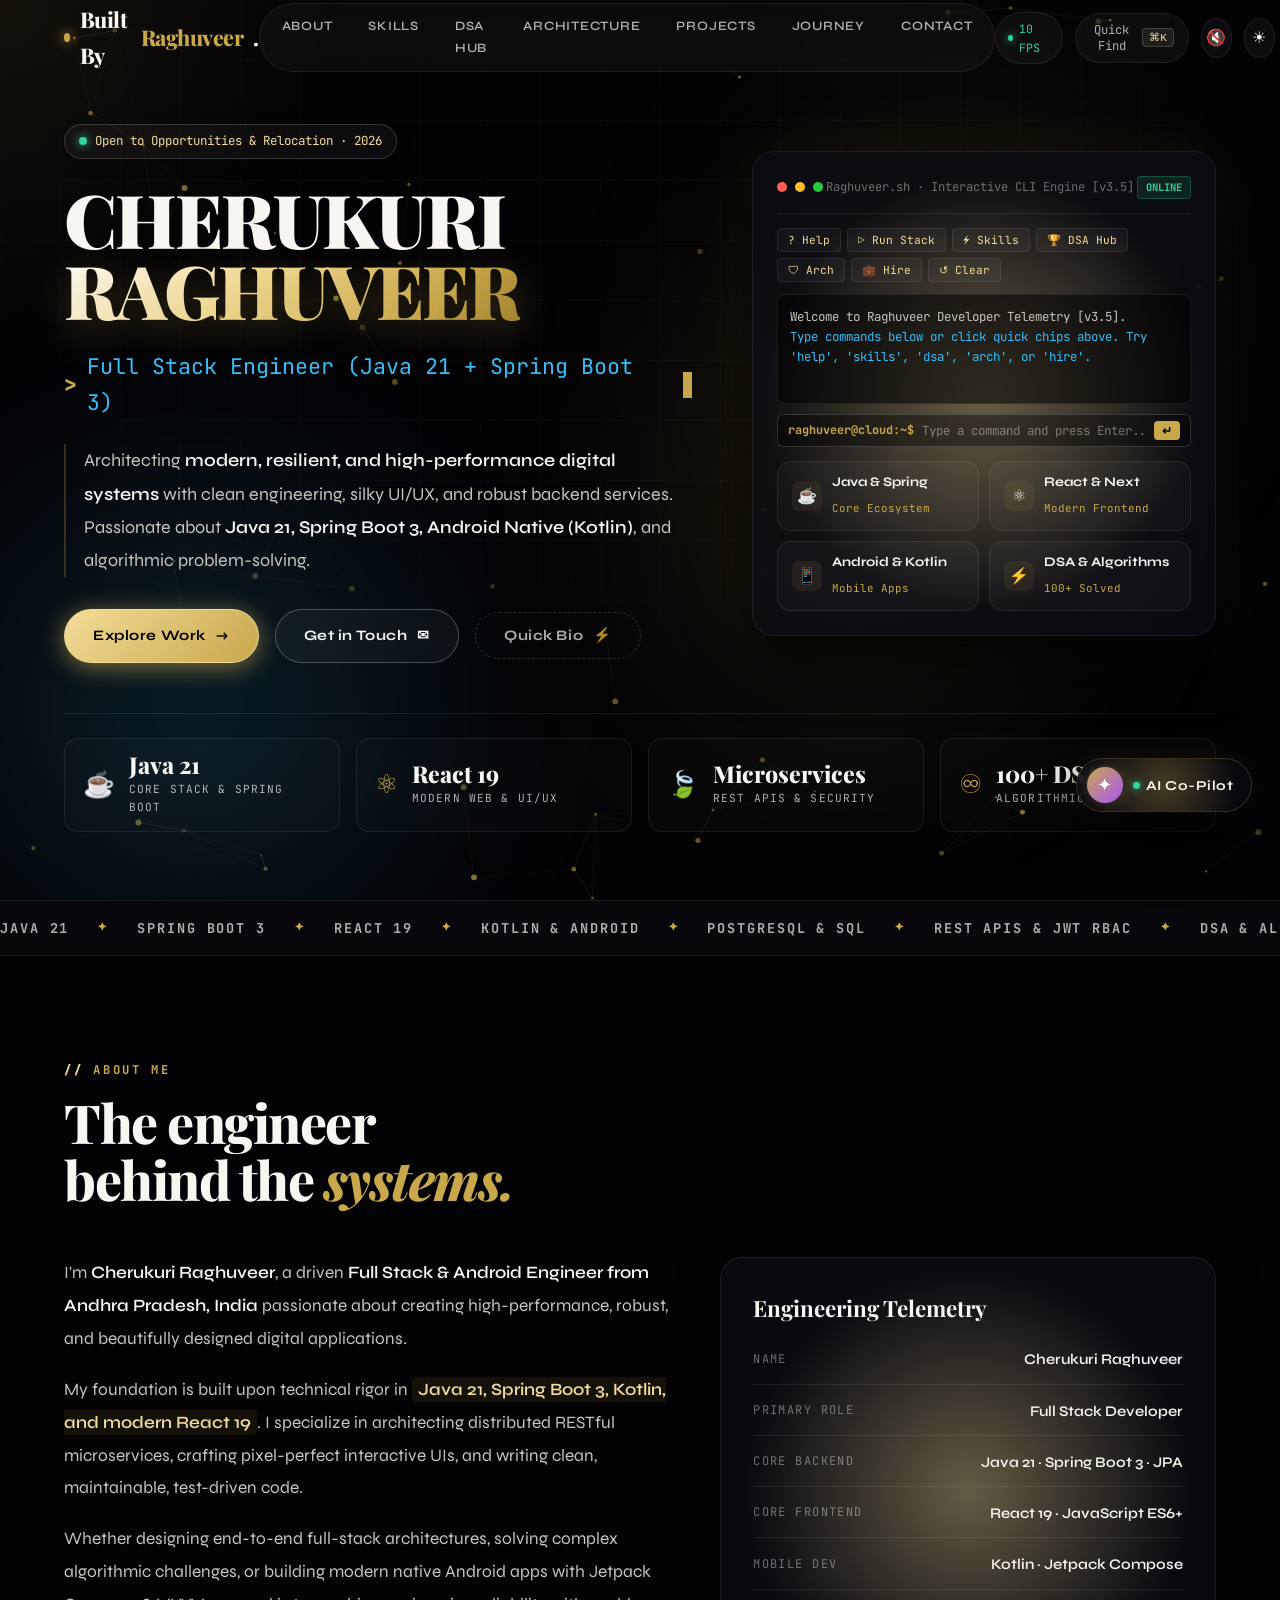
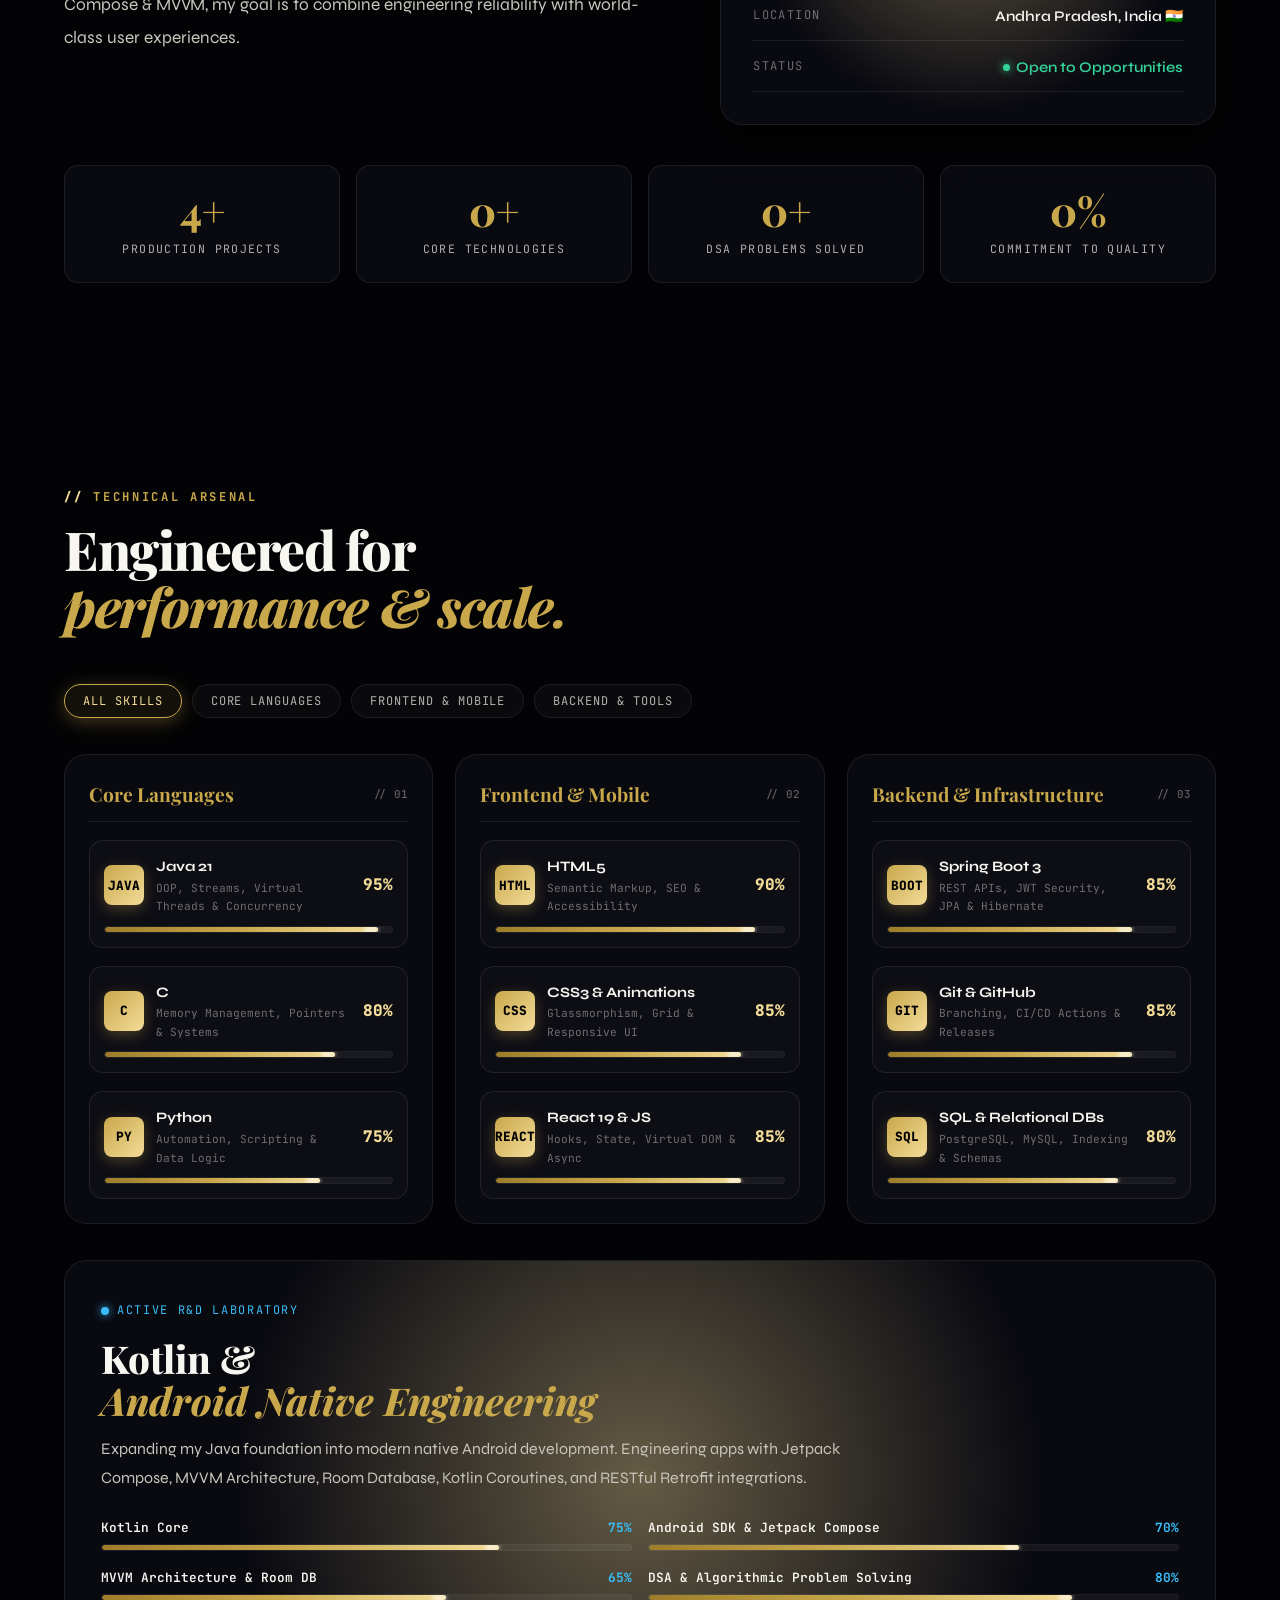
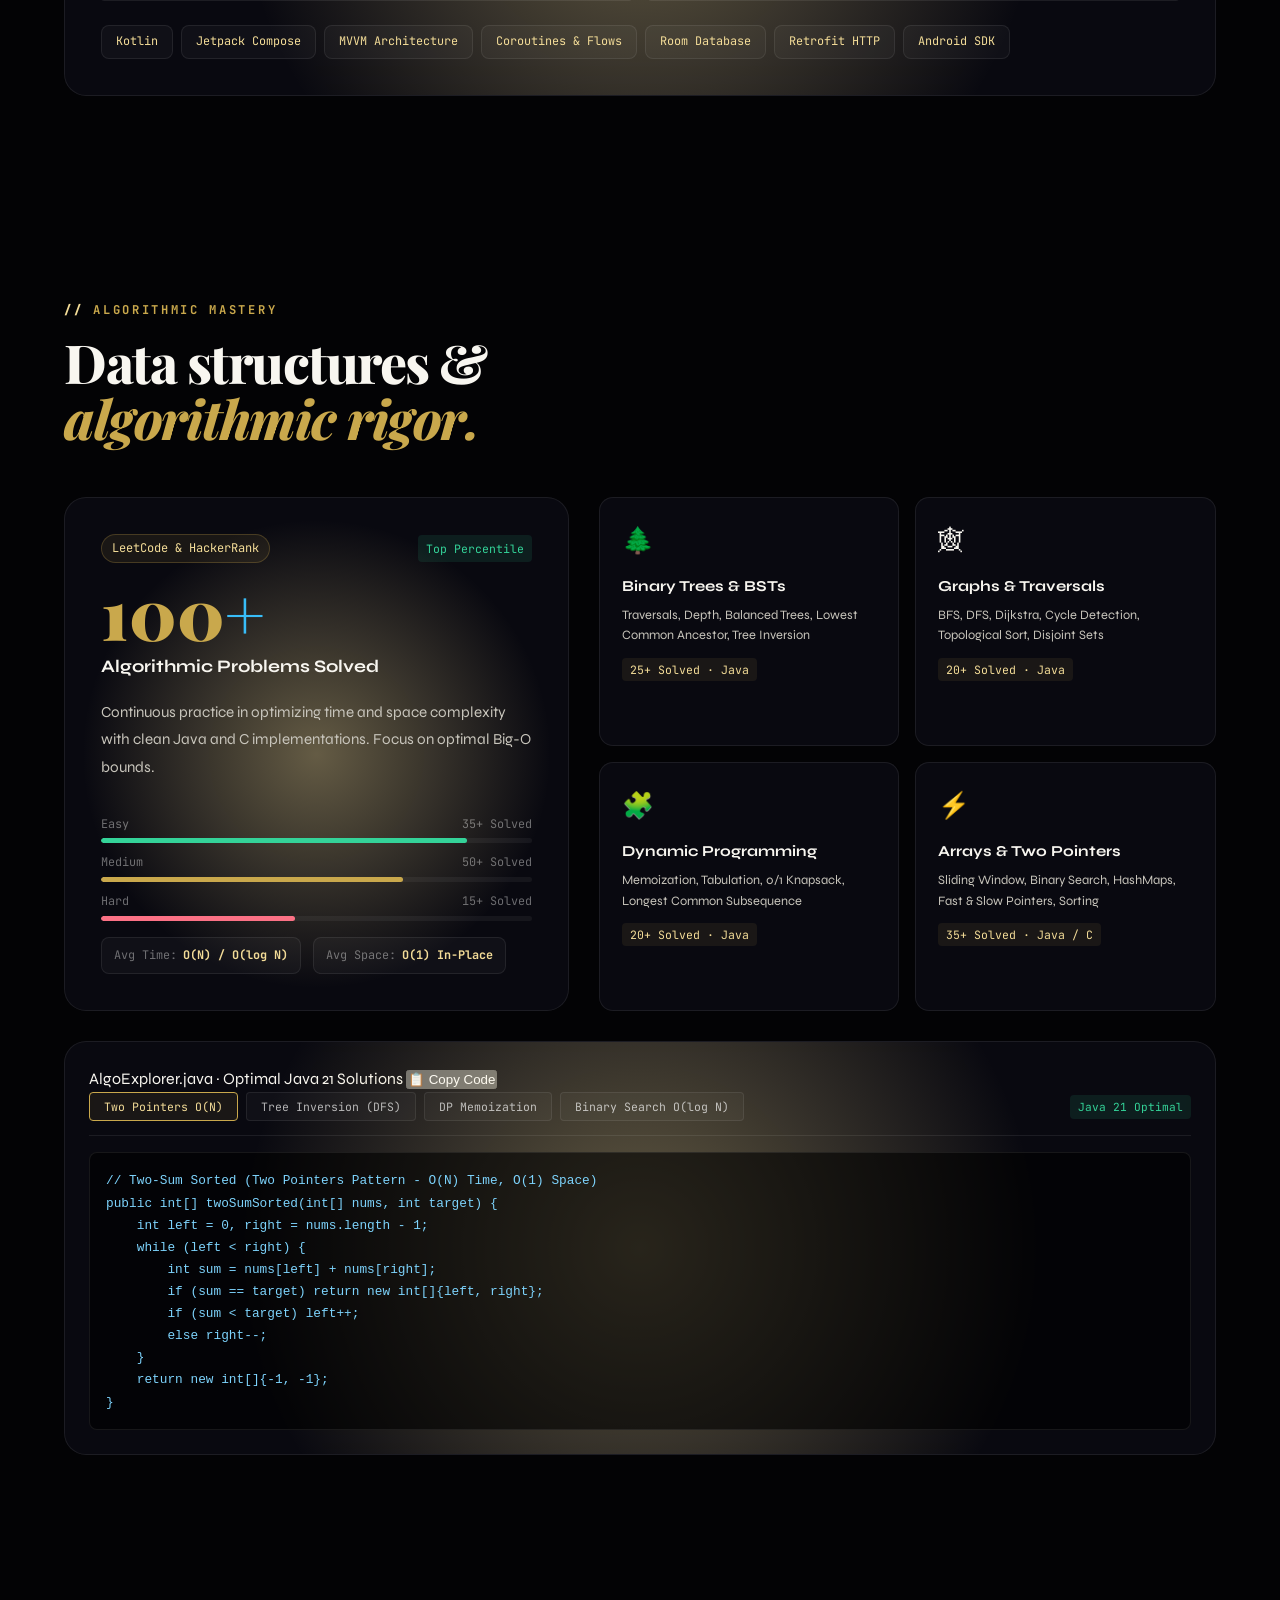
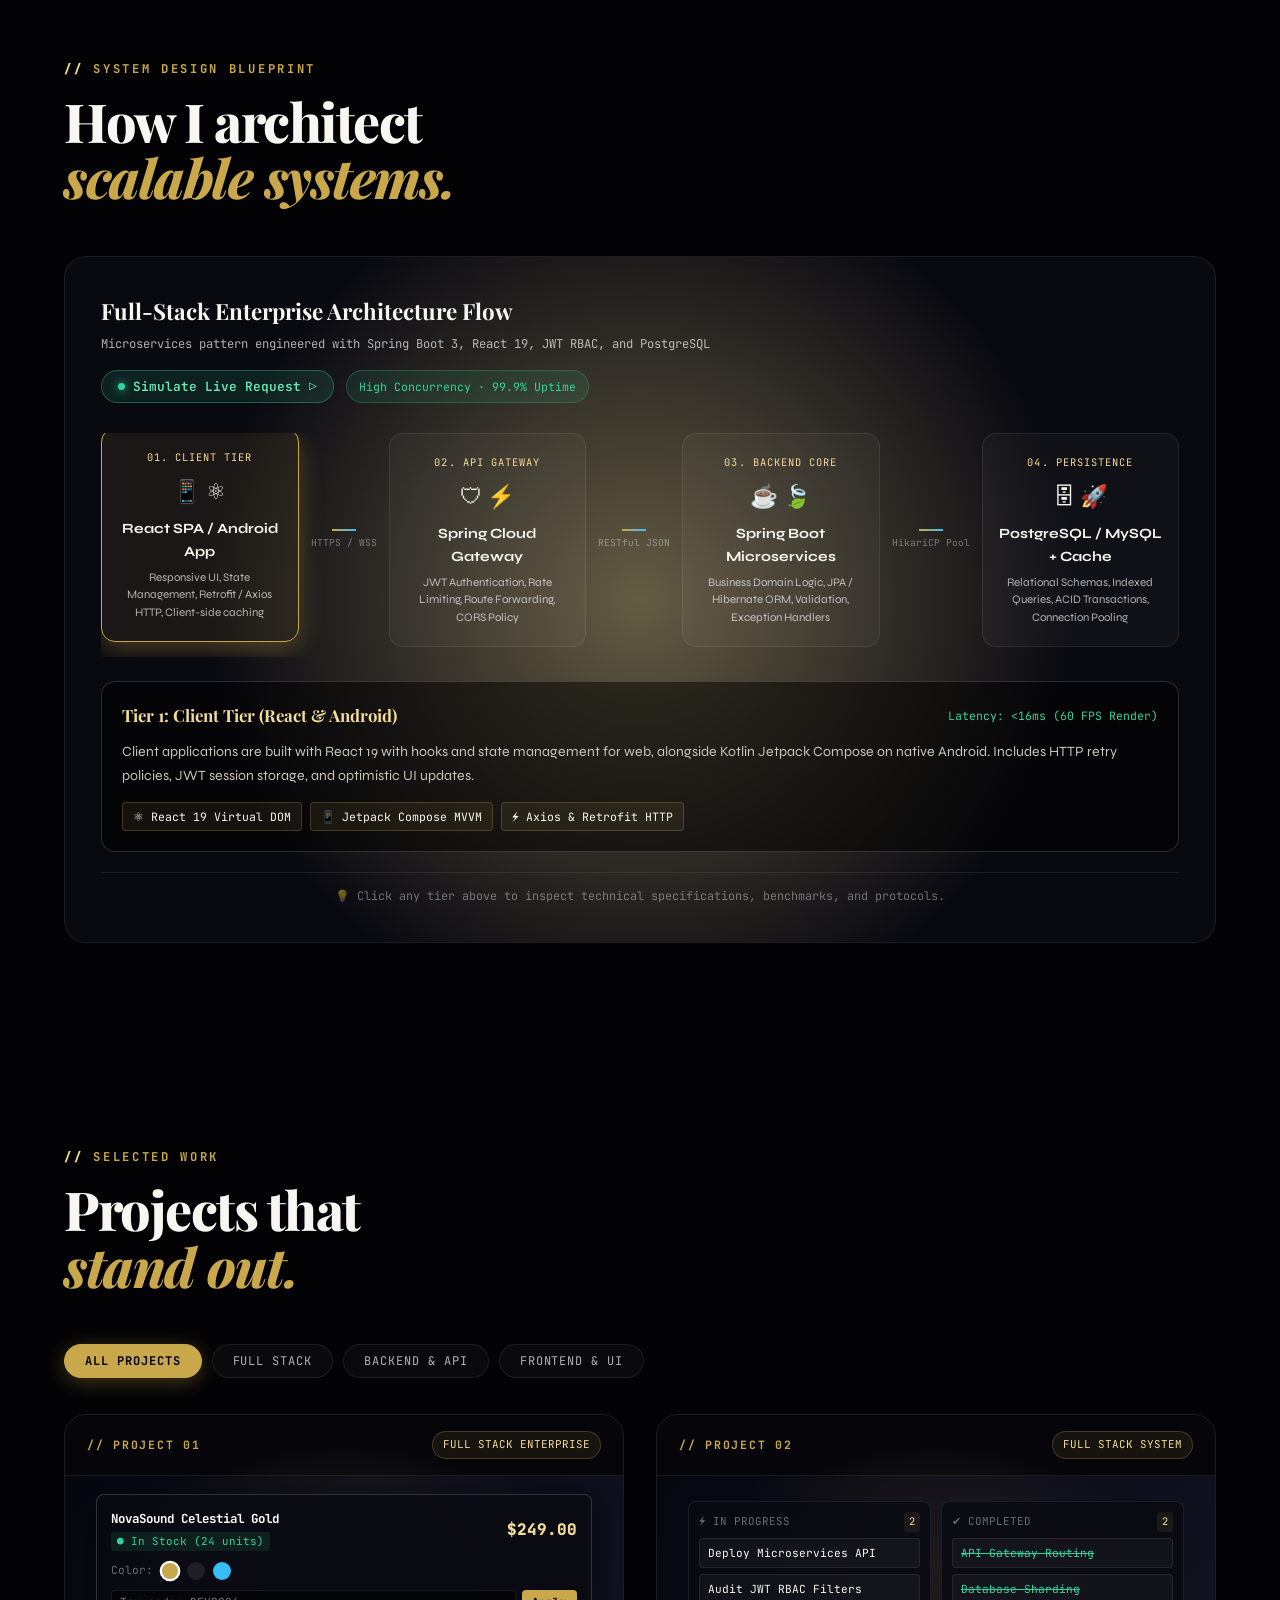
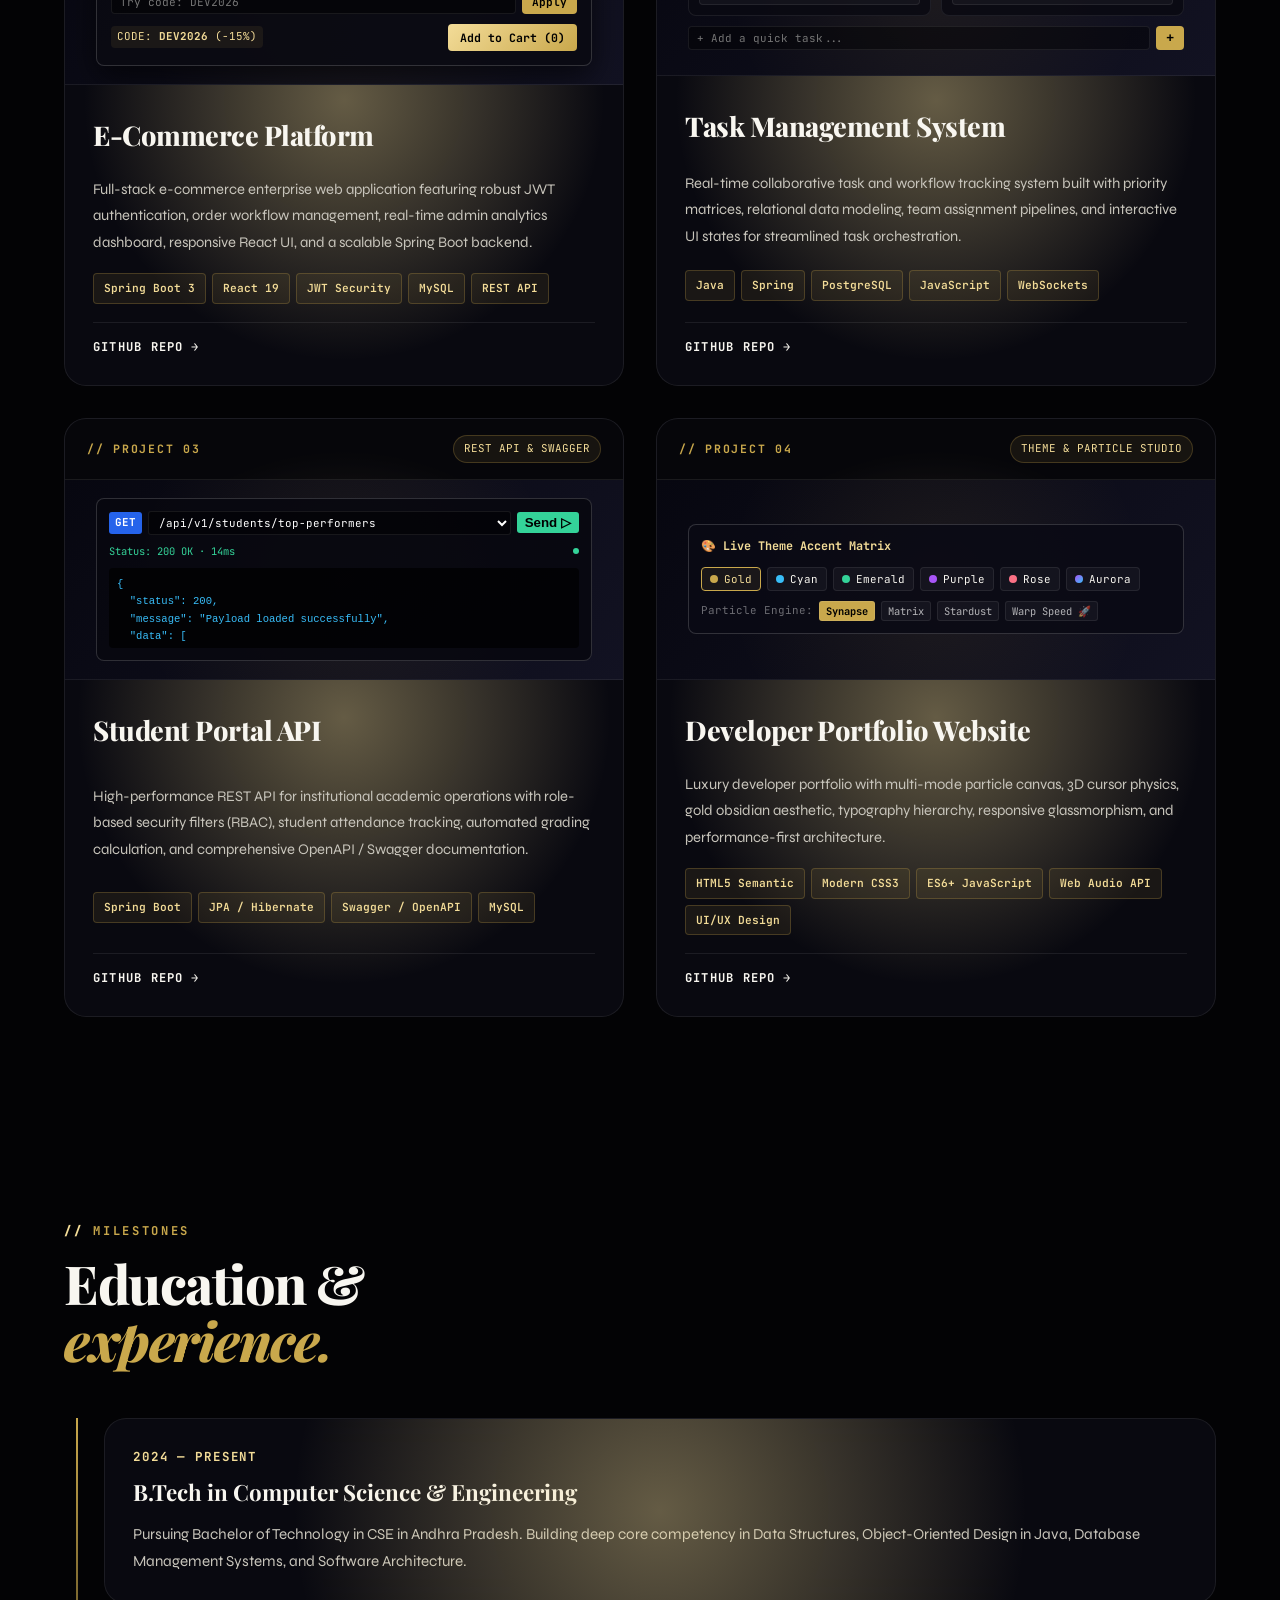
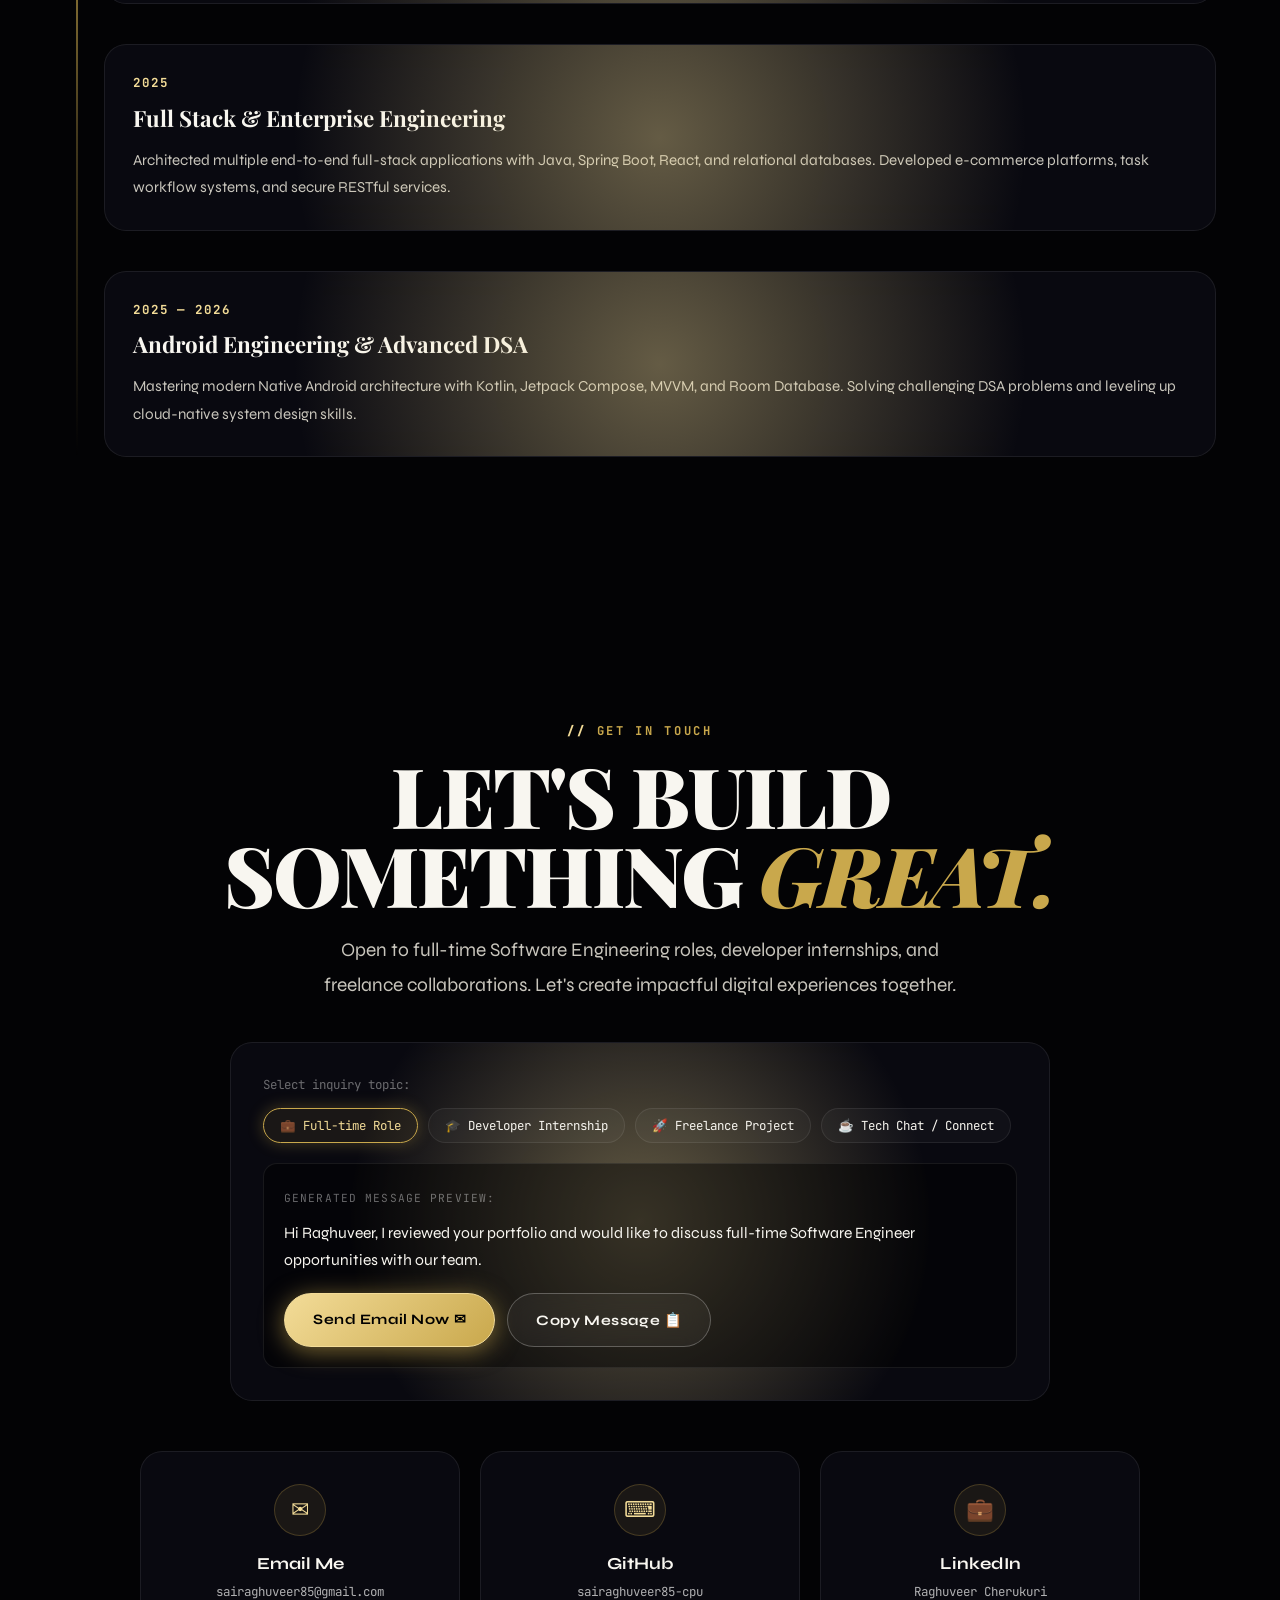
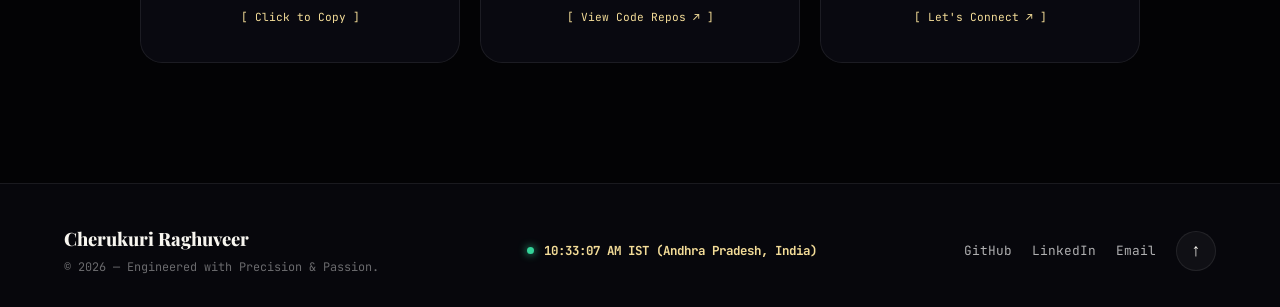
==== commit 0687514f: "Update index.html" ====
--- a/index.html
+++ b/index.html
@@ -785,92 +785,26 @@
       </div>
     </div>
 
-    <!-- Interactive Algorithm Step-by-Step Visualizer Sandbox -->
-    <div class="dsa-visualizer-sandbox animate-on-scroll" data-tilt id="dsaVisualizerSection">
-      <div class="card-border-beam"></div>
-      <div class="dsa-vis-header">
-        <div class="dsa-vis-title-group">
-          <div class="dsa-vis-badge">
-            <span class="pulse-ring-dot"></span>
-            Interactive DSA Visualizer Engine
-          </div>
-          <h3>Step-by-Step Algorithm Execution</h3>
-        </div>
-        <div class="dsa-vis-mode-selector">
-          <button class="dsa-vis-tab-btn active" data-vis-algo="binarySearch">Binary Search O(log N)</button>
-          <button class="dsa-vis-tab-btn" data-vis-algo="twoPointers">Two Pointers O(N)</button>
-        </div>
-      </div>
-
-      <!-- Interactive Array Canvas Display -->
-      <div class="dsa-vis-canvas-card">
-        <div class="dsa-vis-target-strip">
-          <div class="vis-target-info">
-            <span class="vis-label">Target Value:</span>
-            <span class="vis-target-val" id="visTargetValue">23</span>
-          </div>
-          <div class="vis-status-telemetry" id="visStatusTelemetry">
-            Status: Ready · Select target or press 'Play'
-          </div>
-        </div>
-
-        <div class="dsa-array-container" id="dsaArrayContainer">
-          <!-- Dynamic Array Elements Rendered by JS -->
-        </div>
-
-        <div class="dsa-pointers-track" id="dsaPointersTrack">
-          <!-- Dynamic Pointer Markers (L, M, R) -->
-        </div>
-      </div>
-
-      <!-- Visualizer Control Deck -->
-      <div class="dsa-vis-controls-bar">
-        <div class="vis-btn-group">
-          <button class="btn-vis-action btn-play" id="visPlayBtn">
-            <span class="btn-icon">▷</span> Auto Play
-          </button>
-          <button class="btn-vis-action btn-step" id="visStepBtn">
-            <span class="btn-icon">⏭</span> Next Step
-          </button>
-          <button class="btn-vis-action btn-reset" id="visResetBtn">
-            <span class="btn-icon">↺</span> Reset
-          </button>
-        </div>
-
-        <div class="vis-preset-targets">
-          <span class="vis-preset-label">Quick Targets:</span>
-          <button class="vis-chip-target active" data-target="23">23 (Found)</button>
-          <button class="vis-chip-target" data-target="5">5 (Left)</button>
-          <button class="vis-chip-target" data-target="72">72 (Right)</button>
-          <button class="vis-chip-target" data-target="99">99 (Not Found)</button>
-        </div>
-
-        <div class="vis-telemetry-metrics">
-          <div class="vis-metric-item">
-            <span class="m-lbl">Steps:</span>
-            <span class="m-val" id="visStepCount">0</span>
-          </div>
-          <div class="vis-metric-item">
-            <span class="m-lbl">Comparisons:</span>
-            <span class="m-val" id="visCompCount">0</span>
-          </div>
-        </div>
-      </div>
-
-      <div class="dsa-vis-explanation-card" id="visExplanationText">
-        💡 <strong>Binary Search Principle:</strong> Divides the search space in half at each step by comparing target with middle element <code>arr[mid]</code>. Reduces runtime from $O(N)$ to $O(\log N)$.
-      </div>
-    </div>
-
     <!-- Interactive Algorithm Code Inspector Widget -->
     <div class="algorithm-code-explorer animate-on-scroll" data-tilt>
       <div class="card-border-beam"></div>
+      
+      <div class="algo-explorer-top-bar">
+        <div class="algo-window-dots">
+          <span></span><span></span><span></span>
+        </div>
+        <span class="algo-window-title">AlgoExplorer.java · Optimal Java 21 Solutions</span>
+        <button class="algo-copy-btn" id="algoCopyCodeBtn" title="Copy code snippet">
+          <span>📋</span> Copy Code
+        </button>
+      </div>
+
       <div class="algo-explorer-header">
         <div class="algo-tabs-list">
-          <button class="algo-tab active" data-snippet="twopointers">Two Pointers (O(N))</button>
+          <button class="algo-tab active" data-snippet="twopointers">Two Pointers O(N)</button>
           <button class="algo-tab" data-snippet="tree">Tree Inversion (DFS)</button>
           <button class="algo-tab" data-snippet="dp">DP Memoization</button>
-          <button class="algo-tab" data-snippet="binarysearch">Binary Search (O(log N))</button>
+          <button class="algo-tab" data-snippet="binarysearch">Binary Search O(log N)</button>
         </div>
         <span class="algo-lang-badge">Java 21 Optimal</span>
       </div>
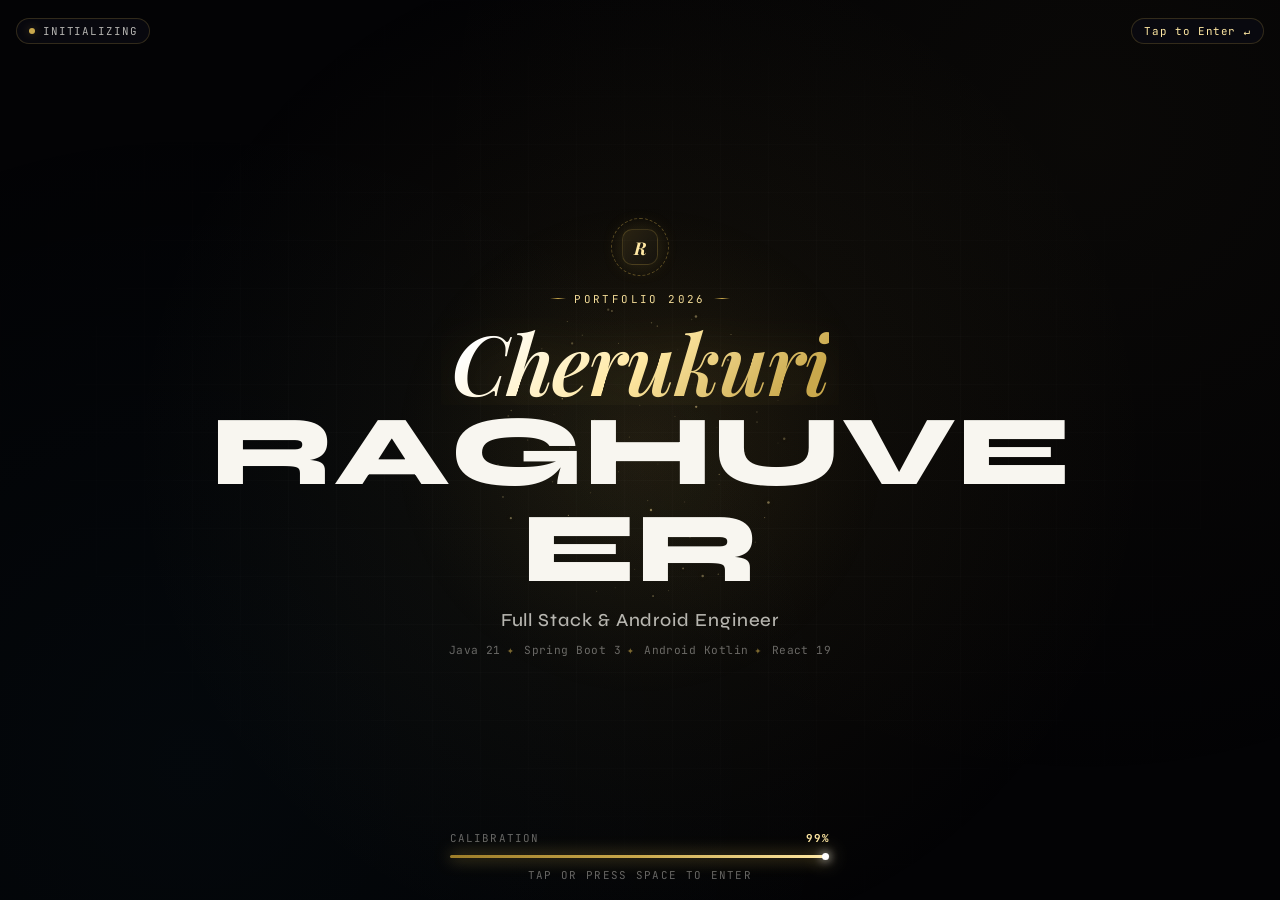
==== commit 4fd8ebfc: "Update index.html" ====
--- a/index.html
+++ b/index.html
@@ -2,6 +2,16 @@
 <html lang="en">
 
 <head>
+  <script>
+    const params = new URLSearchParams(window.location.search);
+    if (params.get('fromIntro') !== '1') {
+      window.location.replace('intro.html');
+    } else {
+      try {
+        window.history.replaceState({}, document.title, window.location.pathname + window.location.hash);
+      } catch (e) {}
+    }
+  </script>
   <meta charset="UTF-8" />
   <meta name="viewport" content="width=device-width, initial-scale=1.0" />
   <title>Cherukuri Raghuveer — Full Stack & Android Engineer</title>
@@ -782,44 +792,6 @@
             <span class="dsa-cat-stat">35+ Solved · Java / C</span>
           </div>
         </div>
-      </div>
-    </div>
-
-    <!-- Interactive Algorithm Code Inspector Widget -->
-    <div class="algorithm-code-explorer animate-on-scroll" data-tilt>
-      <div class="card-border-beam"></div>
-      
-      <div class="algo-explorer-top-bar">
-        <div class="algo-window-dots">
-          <span></span><span></span><span></span>
-        </div>
-        <span class="algo-window-title">AlgoExplorer.java · Optimal Java 21 Solutions</span>
-        <button class="algo-copy-btn" id="algoCopyCodeBtn" title="Copy code snippet">
-          <span>📋</span> Copy Code
-        </button>
-      </div>
-
-      <div class="algo-explorer-header">
-        <div class="algo-tabs-list">
-          <button class="algo-tab active" data-snippet="twopointers">Two Pointers O(N)</button>
-          <button class="algo-tab" data-snippet="tree">Tree Inversion (DFS)</button>
-          <button class="algo-tab" data-snippet="dp">DP Memoization</button>
-          <button class="algo-tab" data-snippet="binarysearch">Binary Search O(log N)</button>
-        </div>
-        <span class="algo-lang-badge">Java 21 Optimal</span>
-      </div>
-
-      <pre class="algo-code-content" id="algoCodeDisplay"><code>// Two-Sum Sorted (Two Pointers Pattern - O(N) Time, O(1) Space)
-public int[] twoSumSorted(int[] nums, int target) {
-    int left = 0, right = nums.length - 1;
-    while (left < right) {
-        int sum = nums[left] + nums[right];
-        if (sum == target) return new int[]{left, right};
-        if (sum < target) left++;
-        else right--;
-    }
-    return new int[]{-1, -1};
-}</code></pre>
     </div>
   </section>
 
--- a/styles.css
+++ b/styles.css
@@ -1891,11 +1891,65 @@
   margin-top: 30px;
   background: var(--bg-card);
   backdrop-filter: blur(24px);
-  border: 1px solid var(--border-subtle);
+  -webkit-backdrop-filter: blur(24px);
+  border: 1px solid var(--gold-border);
   border-radius: var(--radius-lg);
   padding: 24px;
   position: relative;
   overflow: hidden;
+  box-shadow: var(--shadow-md), 0 0 40px var(--gold-subtle);
+}
+
+.algo-explorer-top-bar {
+  display: flex;
+  align-items: center;
+  justify-content: space-between;
+  padding-bottom: 12px;
+  border-bottom: 1px solid var(--border-subtle);
+  margin-bottom: 14px;
+  position: relative;
+  z-index: 1;
+}
+
+.algo-window-dots {
+  display: flex;
+  gap: 7px;
+}
+
+.algo-window-dots span {
+  width: 9px;
+  height: 9px;
+  border-radius: 50%;
+}
+.algo-window-dots span:nth-child(1) { background: #ff5f56; }
+.algo-window-dots span:nth-child(2) { background: #ffbd2e; }
+.algo-window-dots span:nth-child(3) { background: #27c93f; }
+
+.algo-window-title {
+  font-family: var(--font-mono);
+  font-size: 0.76rem;
+  color: var(--text-dim);
+}
+
+.algo-copy-btn {
+  font-family: var(--font-mono);
+  font-size: 0.72rem;
+  color: var(--text-secondary);
+  background: rgba(255, 255, 255, 0.05);
+  border: 1px solid var(--border-subtle);
+  padding: 4px 10px;
+  border-radius: var(--radius-xs);
+  cursor: pointer;
+  display: inline-flex;
+  align-items: center;
+  gap: 5px;
+  transition: all 0.2s ease;
+}
+
+.algo-copy-btn:hover {
+  background: var(--gold-subtle);
+  border-color: var(--gold-border);
+  color: var(--gold-light);
 }
 
 .algo-explorer-header {
@@ -1918,40 +1972,44 @@
 }
 
 .algo-tab {
-  background: rgba(255, 255, 255, 0.03);
+  background: rgba(255, 255, 255, 0.04);
   border: 1px solid var(--border-subtle);
   color: var(--text-muted);
-  padding: 6px 14px;
-  border-radius: 4px;
-  font-family: var(--font-mono);
-  font-size: 0.72rem;
+  padding: 7px 14px;
+  border-radius: var(--radius-sm);
+  font-family: var(--font-mono);
+  font-size: 0.75rem;
+  font-weight: 500;
   cursor: pointer;
-  transition: all 0.2s ease;
+  transition: all 0.25s ease;
 }
 
 .algo-tab.active, .algo-tab:hover {
   background: var(--gold-subtle);
-  border-color: var(--gold-primary);
+  border-color: var(--gold-border-hover);
   color: var(--gold-light);
+  box-shadow: 0 0 15px var(--gold-glow);
 }
 
 .algo-lang-badge {
   font-family: var(--font-mono);
   font-size: 0.7rem;
+  font-weight: 600;
   color: var(--emerald-accent);
   background: rgba(52, 211, 153, 0.1);
-  padding: 3px 8px;
-  border-radius: 4px;
+  border: 1px solid rgba(52, 211, 153, 0.3);
+  padding: 4px 10px;
+  border-radius: var(--radius-full);
 }
 
 .algo-code-content {
-  background: rgba(0, 0, 0, 0.6);
+  background: rgba(4, 4, 8, 0.85);
   border: 1px solid var(--border-subtle);
-  border-radius: var(--radius-sm);
-  padding: 16px;
-  font-family: var(--font-mono);
-  font-size: 0.8rem;
-  line-height: 1.65;
+  border-radius: var(--radius-md);
+  padding: 20px;
+  font-family: var(--font-mono);
+  font-size: 0.84rem;
+  line-height: 1.7;
   color: #7dd3fc;
   overflow-x: auto;
   position: relative;
@@ -3434,389 +3492,7 @@
 }
 
 /* ==========================================================================
-   21. INTERACTIVE DSA STEP-BY-STEP VISUALIZER ENGINE
-   ========================================================================== */
-.dsa-visualizer-sandbox {
-  background: var(--bg-card);
-  border: 1px solid var(--gold-border);
-  border-radius: var(--radius-lg);
-  padding: 30px;
-  margin-top: 30px;
-  position: relative;
-  overflow: hidden;
-  box-shadow: var(--shadow-md), 0 0 50px var(--gold-subtle);
-  backdrop-filter: blur(20px);
-  -webkit-backdrop-filter: blur(20px);
-}
-
-.dsa-vis-header {
-  display: flex;
-  align-items: center;
-  justify-content: space-between;
-  flex-wrap: wrap;
-  gap: 16px;
-  padding-bottom: 20px;
-  border-bottom: 1px solid var(--border-subtle);
-  margin-bottom: 24px;
-}
-
-.dsa-vis-badge {
-  display: inline-flex;
-  align-items: center;
-  gap: 8px;
-  font-family: var(--font-mono);
-  font-size: 0.75rem;
-  color: var(--gold-light);
-  background: var(--gold-subtle);
-  border: 1px solid var(--gold-border);
-  padding: 4px 12px;
-  border-radius: var(--radius-full);
-  margin-bottom: 6px;
-}
-
-.pulse-ring-dot {
-  width: 8px;
-  height: 8px;
-  border-radius: 50%;
-  background: var(--gold-primary);
-  box-shadow: 0 0 10px var(--gold-glow);
-  animation: pulseRadar 2s infinite ease-in-out;
-}
-
-.dsa-vis-title-group h3 {
-  font-family: var(--font-sans);
-  font-size: 1.35rem;
-  font-weight: 700;
-  color: var(--text-primary);
-  margin: 0;
-}
-
-.dsa-vis-mode-selector {
-  display: flex;
-  background: rgba(0, 0, 0, 0.4);
-  border: 1px solid var(--border-subtle);
-  border-radius: var(--radius-full);
-  padding: 4px;
-  gap: 4px;
-}
-
-.dsa-vis-tab-btn {
-  font-family: var(--font-mono);
-  font-size: 0.78rem;
-  font-weight: 600;
-  color: var(--text-muted);
-  background: transparent;
-  border: none;
-  padding: 8px 16px;
-  border-radius: var(--radius-full);
-  cursor: pointer;
-  transition: all 0.25s ease;
-}
-
-.dsa-vis-tab-btn:hover {
-  color: var(--text-primary);
-}
-
-.dsa-vis-tab-btn.active {
-  color: #030305;
-  background: var(--gold-primary);
-  box-shadow: 0 0 15px var(--gold-glow);
-}
-
-/* Canvas Card & Target Strip */
-.dsa-vis-canvas-card {
-  background: rgba(3, 3, 6, 0.7);
-  border: 1px solid var(--border-subtle);
-  border-radius: var(--radius-md);
-  padding: 24px 20px;
-  margin-bottom: 22px;
-  position: relative;
-  overflow-x: auto;
-}
-
-.dsa-vis-target-strip {
-  display: flex;
-  align-items: center;
-  justify-content: space-between;
-  flex-wrap: wrap;
-  gap: 12px;
-  margin-bottom: 22px;
-  padding-bottom: 12px;
-  border-bottom: 1px dashed var(--border-subtle);
-}
-
-.vis-target-info {
-  display: flex;
-  align-items: center;
-  gap: 8px;
-  font-family: var(--font-mono);
-  font-size: 0.85rem;
-}
-
-.vis-label {
-  color: var(--text-muted);
-}
-
-.vis-target-val {
-  color: var(--gold-light);
-  font-weight: 700;
-  font-size: 1.05rem;
-  background: var(--gold-subtle);
-  border: 1px solid var(--gold-border);
-  padding: 2px 10px;
-  border-radius: var(--radius-sm);
-}
-
-.vis-status-telemetry {
-  font-family: var(--font-mono);
-  font-size: 0.8rem;
-  color: var(--cyan-accent);
-  background: rgba(56, 189, 248, 0.08);
-  border: 1px solid rgba(56, 189, 248, 0.25);
-  padding: 4px 12px;
-  border-radius: var(--radius-full);
-}
-
-/* Array Containers & Cells */
-.dsa-array-container {
-  display: flex;
-  align-items: flex-end;
-  justify-content: center;
-  gap: 10px;
-  min-height: 90px;
-  padding: 10px 0;
-}
-
-.dsa-arr-cell {
-  display: flex;
-  flex-direction: column;
-  align-items: center;
-  justify-content: center;
-  width: 48px;
-  height: 58px;
-  background: rgba(18, 18, 30, 0.9);
-  border: 1px solid var(--border-medium);
-  border-radius: var(--radius-sm);
-  color: var(--text-primary);
-  font-family: var(--font-mono);
-  font-weight: 700;
-  font-size: 1.05rem;
-  position: relative;
-  transition: all 0.35s var(--ease-spring);
-  box-shadow: 0 4px 12px rgba(0, 0, 0, 0.4);
-}
-
-.dsa-arr-cell .cell-index {
-  position: absolute;
-  top: -18px;
-  font-size: 0.65rem;
-  color: var(--text-dim);
-  font-weight: 500;
-}
-
-.dsa-arr-cell.in-window {
-  border-color: var(--gold-border);
-  background: rgba(30, 26, 15, 0.85);
-}
-
-.dsa-arr-cell.eliminated {
-  opacity: 0.22;
-  transform: scale(0.92);
-  filter: grayscale(1);
-  border-color: var(--border-subtle);
-}
-
-.dsa-arr-cell.cell-mid {
-  background: var(--gold-subtle);
-  border-color: var(--gold-light);
-  color: var(--gold-bright);
-  transform: translateY(-8px) scale(1.08);
-  box-shadow: 0 0 25px var(--gold-glow-intense);
-}
-
-.dsa-arr-cell.cell-left {
-  border-color: var(--cyan-accent);
-  box-shadow: 0 0 16px var(--cyan-glow);
-}
-
-.dsa-arr-cell.cell-right {
-  border-color: var(--purple-accent);
-  box-shadow: 0 0 16px var(--purple-glow);
-}
-
-.dsa-arr-cell.cell-found {
-  background: rgba(52, 211, 153, 0.2);
-  border-color: var(--emerald-accent);
-  color: #6ee7b7;
-  transform: translateY(-10px) scale(1.15);
-  box-shadow: 0 0 35px var(--emerald-glow);
-  animation: celebrateFound 0.6s ease;
-}
-
-@keyframes celebrateFound {
-  0% { transform: translateY(0) scale(1); }
-  50% { transform: translateY(-16px) scale(1.22); }
-  100% { transform: translateY(-10px) scale(1.15); }
-}
-
-/* Pointer Track */
-.dsa-pointers-track {
-  display: flex;
-  justify-content: center;
-  gap: 10px;
-  min-height: 32px;
-  margin-top: 8px;
-}
-
-.dsa-ptr-slot {
-  width: 48px;
-  display: flex;
-  justify-content: center;
-  align-items: center;
-}
-
-.dsa-ptr-badge {
-  font-family: var(--font-mono);
-  font-size: 0.7rem;
-  font-weight: 700;
-  padding: 2px 6px;
-  border-radius: var(--radius-xs);
-  display: inline-flex;
-  align-items: center;
-  gap: 2px;
-}
-
-.dsa-ptr-badge.ptr-l {
-  background: rgba(56, 189, 248, 0.2);
-  color: var(--cyan-accent);
-  border: 1px solid rgba(56, 189, 248, 0.4);
-}
-
-.dsa-ptr-badge.ptr-m {
-  background: var(--gold-subtle);
-  color: var(--gold-light);
-  border: 1px solid var(--gold-border);
-}
-
-.dsa-ptr-badge.ptr-r {
-  background: rgba(168, 85, 247, 0.2);
-  color: var(--purple-accent);
-  border: 1px solid rgba(168, 85, 247, 0.4);
-}
-
-/* Controls Bar */
-.dsa-vis-controls-bar {
-  display: flex;
-  align-items: center;
-  justify-content: space-between;
-  flex-wrap: wrap;
-  gap: 16px;
-  margin-bottom: 16px;
-}
-
-.vis-btn-group {
-  display: flex;
-  gap: 10px;
-}
-
-.btn-vis-action {
-  font-family: var(--font-mono);
-  font-size: 0.8rem;
-  font-weight: 600;
-  padding: 9px 18px;
-  border-radius: var(--radius-sm);
-  border: 1px solid var(--border-medium);
-  background: rgba(20, 20, 32, 0.8);
-  color: var(--text-primary);
-  cursor: pointer;
-  display: inline-flex;
-  align-items: center;
-  gap: 6px;
-  transition: all 0.25s ease;
-}
-
-.btn-vis-action:hover {
-  transform: translateY(-2px);
-  border-color: var(--gold-border);
-}
-
-.btn-vis-action.btn-play {
-  background: var(--gold-primary);
-  color: #030305;
-  border-color: var(--gold-primary);
-  font-weight: 700;
-  box-shadow: 0 4px 15px var(--gold-glow);
-}
-
-.btn-vis-action.btn-play:hover {
-  background: var(--gold-light);
-  box-shadow: 0 6px 22px var(--gold-glow-intense);
-}
-
-.vis-preset-targets {
-  display: flex;
-  align-items: center;
-  gap: 8px;
-  flex-wrap: wrap;
-}
-
-.vis-preset-label {
-  font-family: var(--font-mono);
-  font-size: 0.75rem;
-  color: var(--text-muted);
-}
-
-.vis-chip-target {
-  font-family: var(--font-mono);
-  font-size: 0.75rem;
-  background: rgba(0, 0, 0, 0.3);
-  border: 1px solid var(--border-subtle);
-  color: var(--text-secondary);
-  padding: 5px 10px;
-  border-radius: var(--radius-sm);
-  cursor: pointer;
-  transition: all 0.2s ease;
-}
-
-.vis-chip-target:hover {
-  border-color: var(--gold-border);
-  color: var(--text-primary);
-}
-
-.vis-chip-target.active {
-  background: var(--gold-subtle);
-  border-color: var(--gold-border-hover);
-  color: var(--gold-light);
-}
-
-.vis-telemetry-metrics {
-  display: flex;
-  gap: 14px;
-}
-
-.vis-metric-item {
-  font-family: var(--font-mono);
-  font-size: 0.78rem;
-  display: flex;
-  gap: 6px;
-  align-items: center;
-}
-
-.vis-metric-item .m-lbl { color: var(--text-dim); }
-.vis-metric-item .m-val { color: var(--gold-light); font-weight: 700; }
-
-.dsa-vis-explanation-card {
-  font-size: 0.85rem;
-  line-height: 1.6;
-  color: var(--text-secondary);
-  background: rgba(0, 0, 0, 0.3);
-  border-left: 3px solid var(--gold-primary);
-  padding: 12px 16px;
-  border-radius: 0 var(--radius-sm) var(--radius-sm) 0;
-}
-
-/* ==========================================================================
-   22. ARCHITECTURE LIVE SIMULATION & PACKET ENGINE
+   21. ARCHITECTURE LIVE SIMULATION & PACKET ENGINE
    ========================================================================== */
 .arch-header-actions {
   display: flex;
@@ -4607,75 +4283,32 @@
     gap: 12px;
   }
 
-  .dsa-vis-header {
-    flex-direction: column;
-    align-items: flex-start;
-    gap: 12px;
-  }
-
-  .dsa-vis-mode-selector {
+  .algorithm-code-explorer {
+    padding: 16px 12px;
+  }
+
+  .algo-explorer-top-bar {
+    flex-wrap: wrap;
+    gap: 8px;
+  }
+
+  .algo-tabs-list {
+    overflow-x: auto;
+    scrollbar-width: none;
+    flex-wrap: nowrap;
     width: 100%;
-    justify-content: space-between;
-  }
-
-  .dsa-vis-tab-btn {
-    flex: 1;
-    text-align: center;
+    padding-bottom: 4px;
+  }
+
+  .algo-tab {
+    white-space: nowrap;
     font-size: 0.72rem;
-    padding: 7px 8px;
-  }
-
-  .dsa-vis-canvas-card {
-    padding: 16px 10px;
-    overflow-x: auto;
-    -webkit-overflow-scrolling: touch;
-  }
-
-  .dsa-array-container {
-    justify-content: flex-start;
-    gap: 6px;
-    min-width: max-content;
-    padding: 10px 4px;
-  }
-
-  .dsa-pointers-track {
-    justify-content: flex-start;
-    gap: 6px;
-    min-width: max-content;
-    padding: 0 4px;
-  }
-
-  .dsa-arr-cell {
-    width: 42px;
-    height: 52px;
-    font-size: 0.95rem;
-  }
-
-  .dsa-ptr-slot {
-    width: 42px;
-  }
-
-  .dsa-vis-controls-bar {
-    flex-direction: column;
-    align-items: stretch;
-    gap: 14px;
-  }
-
-  .vis-btn-group {
-    width: 100%;
-    justify-content: space-between;
-  }
-
-  .btn-vis-action {
-    flex: 1;
-    justify-content: center;
-    padding: 8px 10px;
-    font-size: 0.75rem;
-  }
-
-  .vis-preset-targets {
-    width: 100%;
-    justify-content: flex-start;
+    padding: 6px 10px;
+  }
+
+  .algo-code-content {
+    font-size: 0.76rem;
+    padding: 14px 10px;
   }
 
   /* Architecture Pipeline on Mobile */
